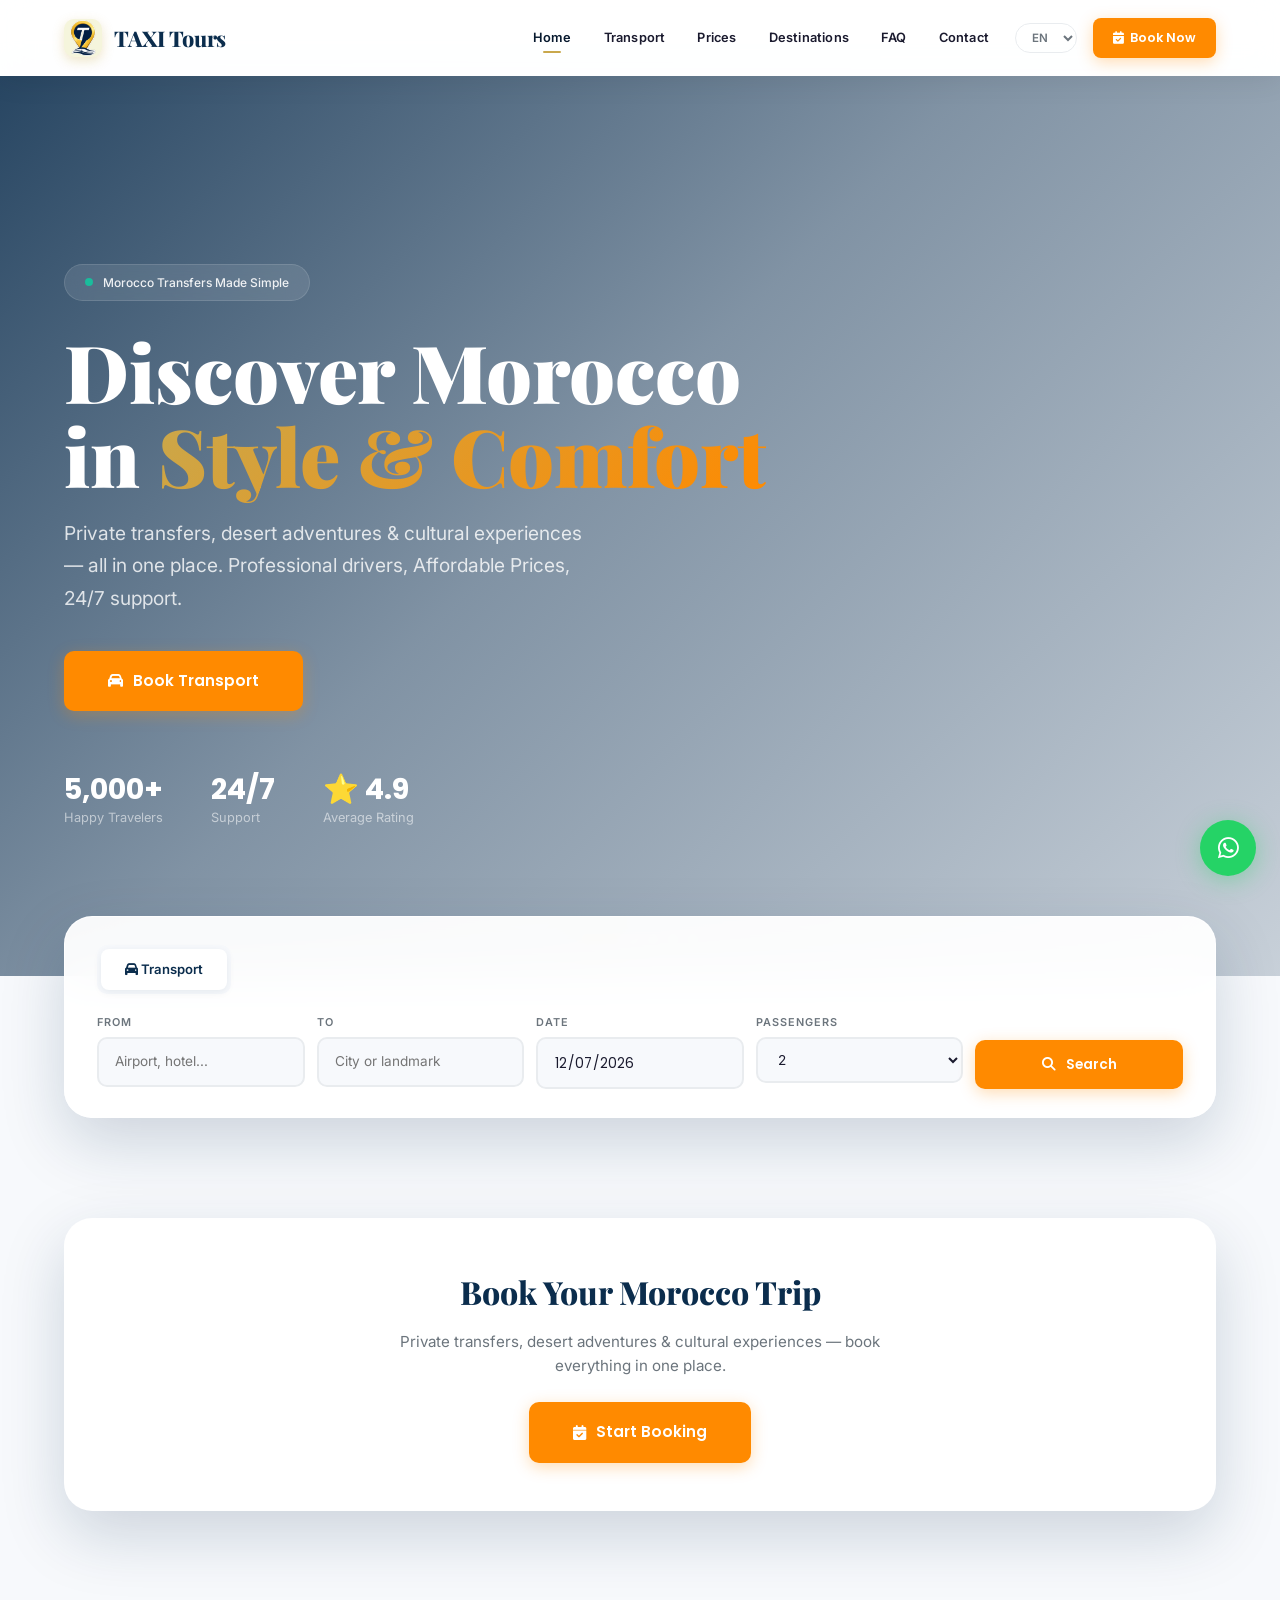
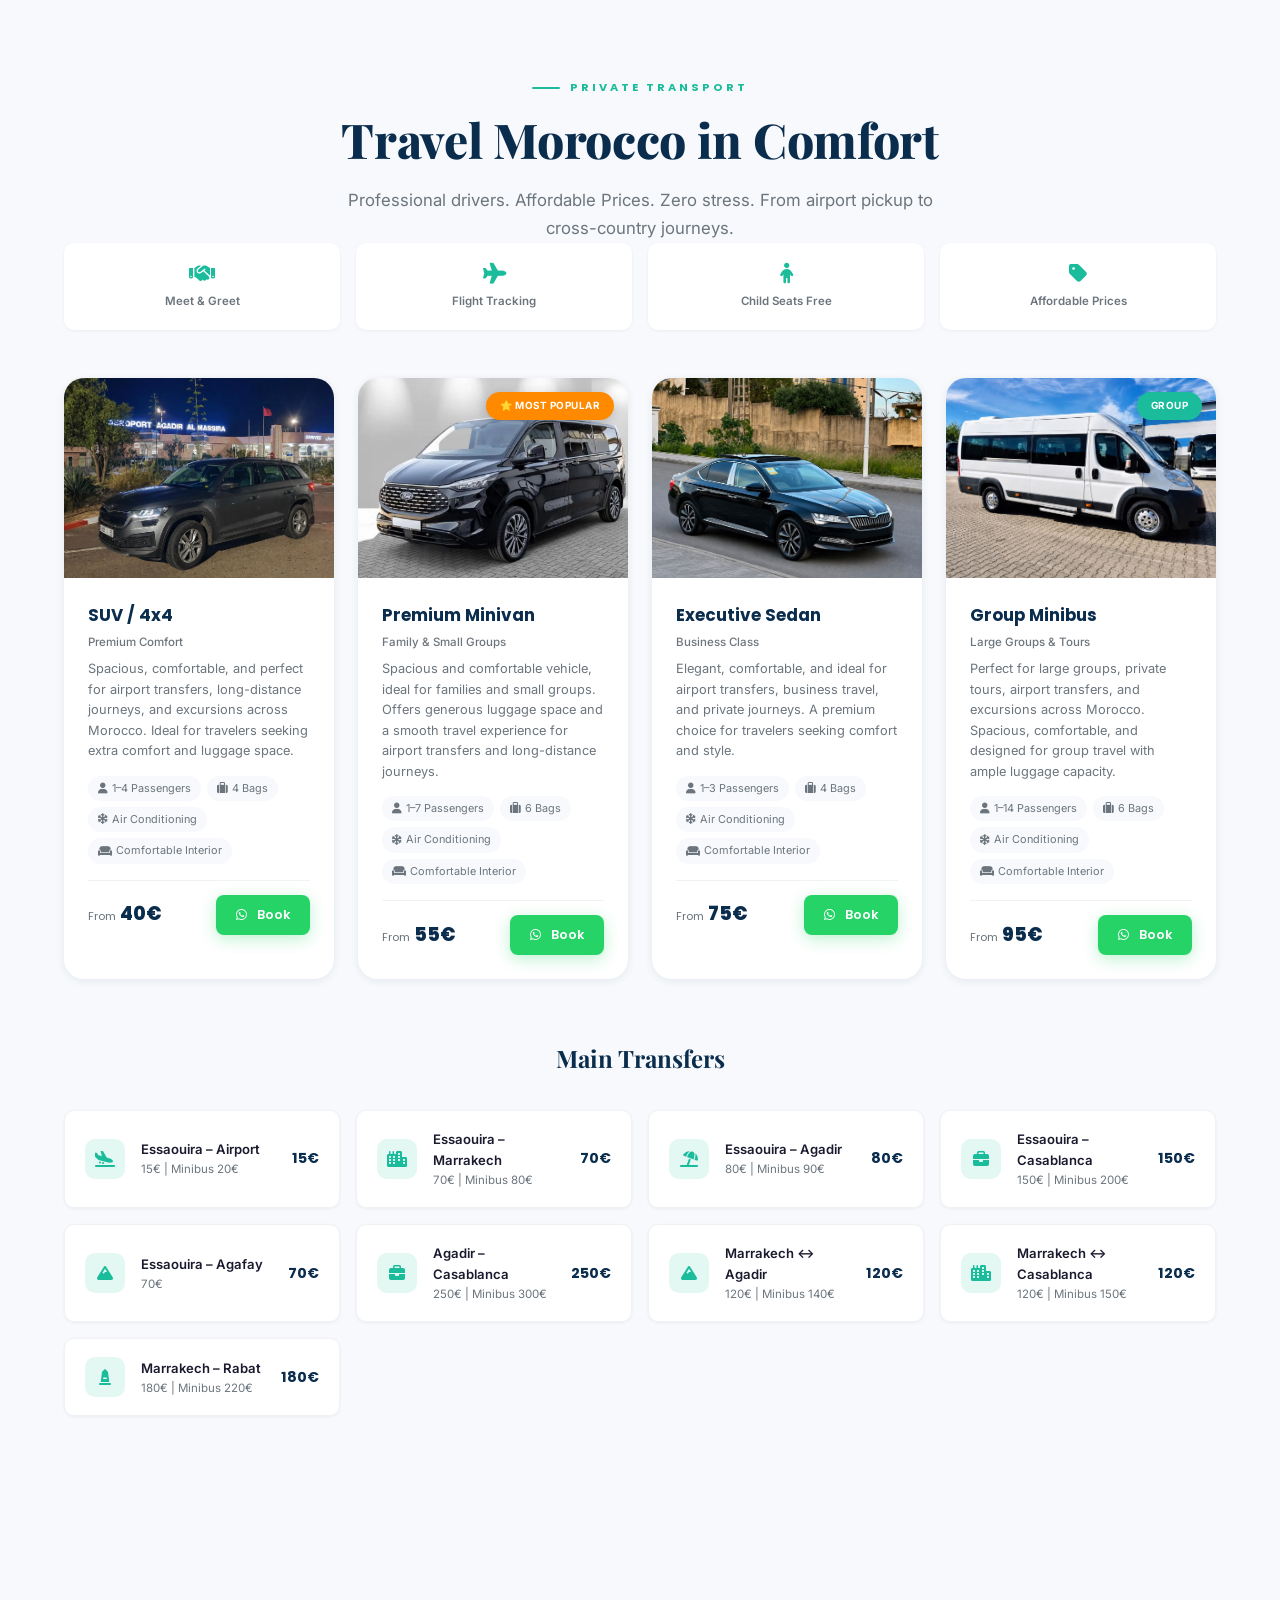
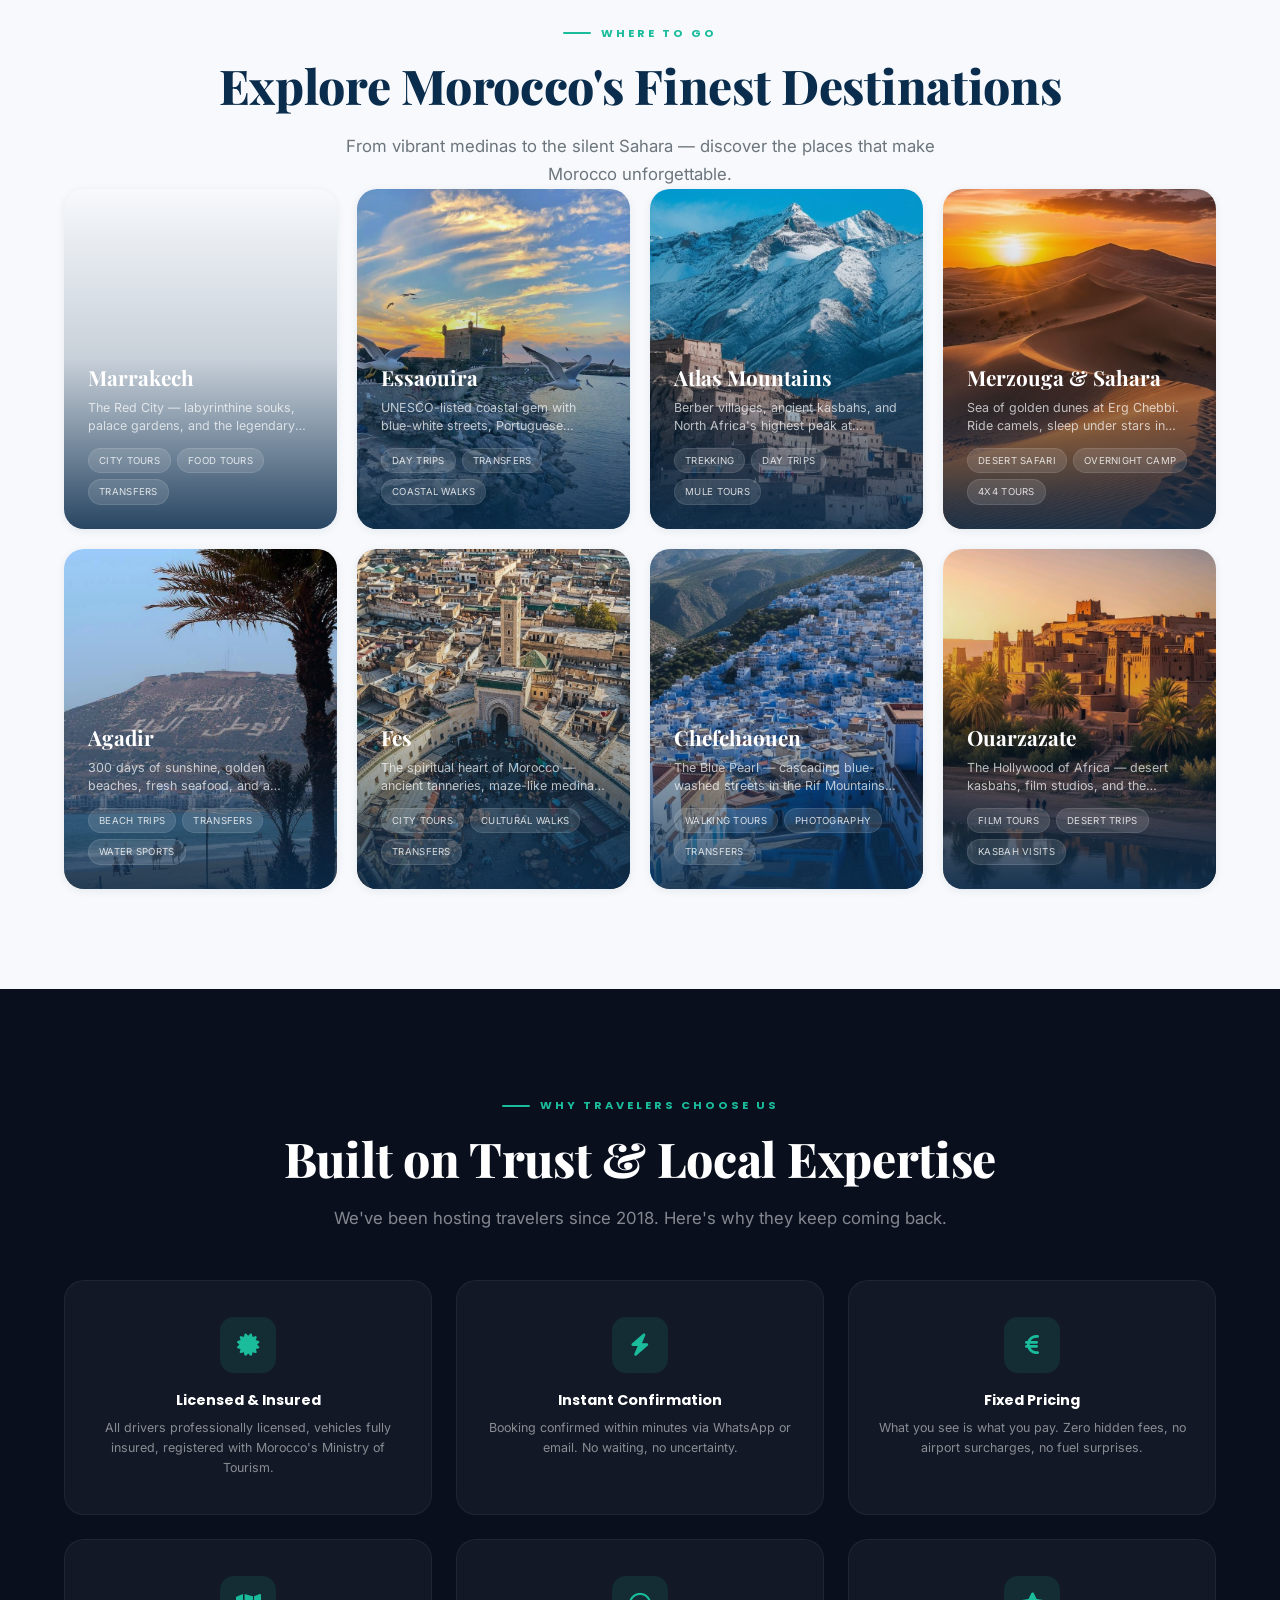
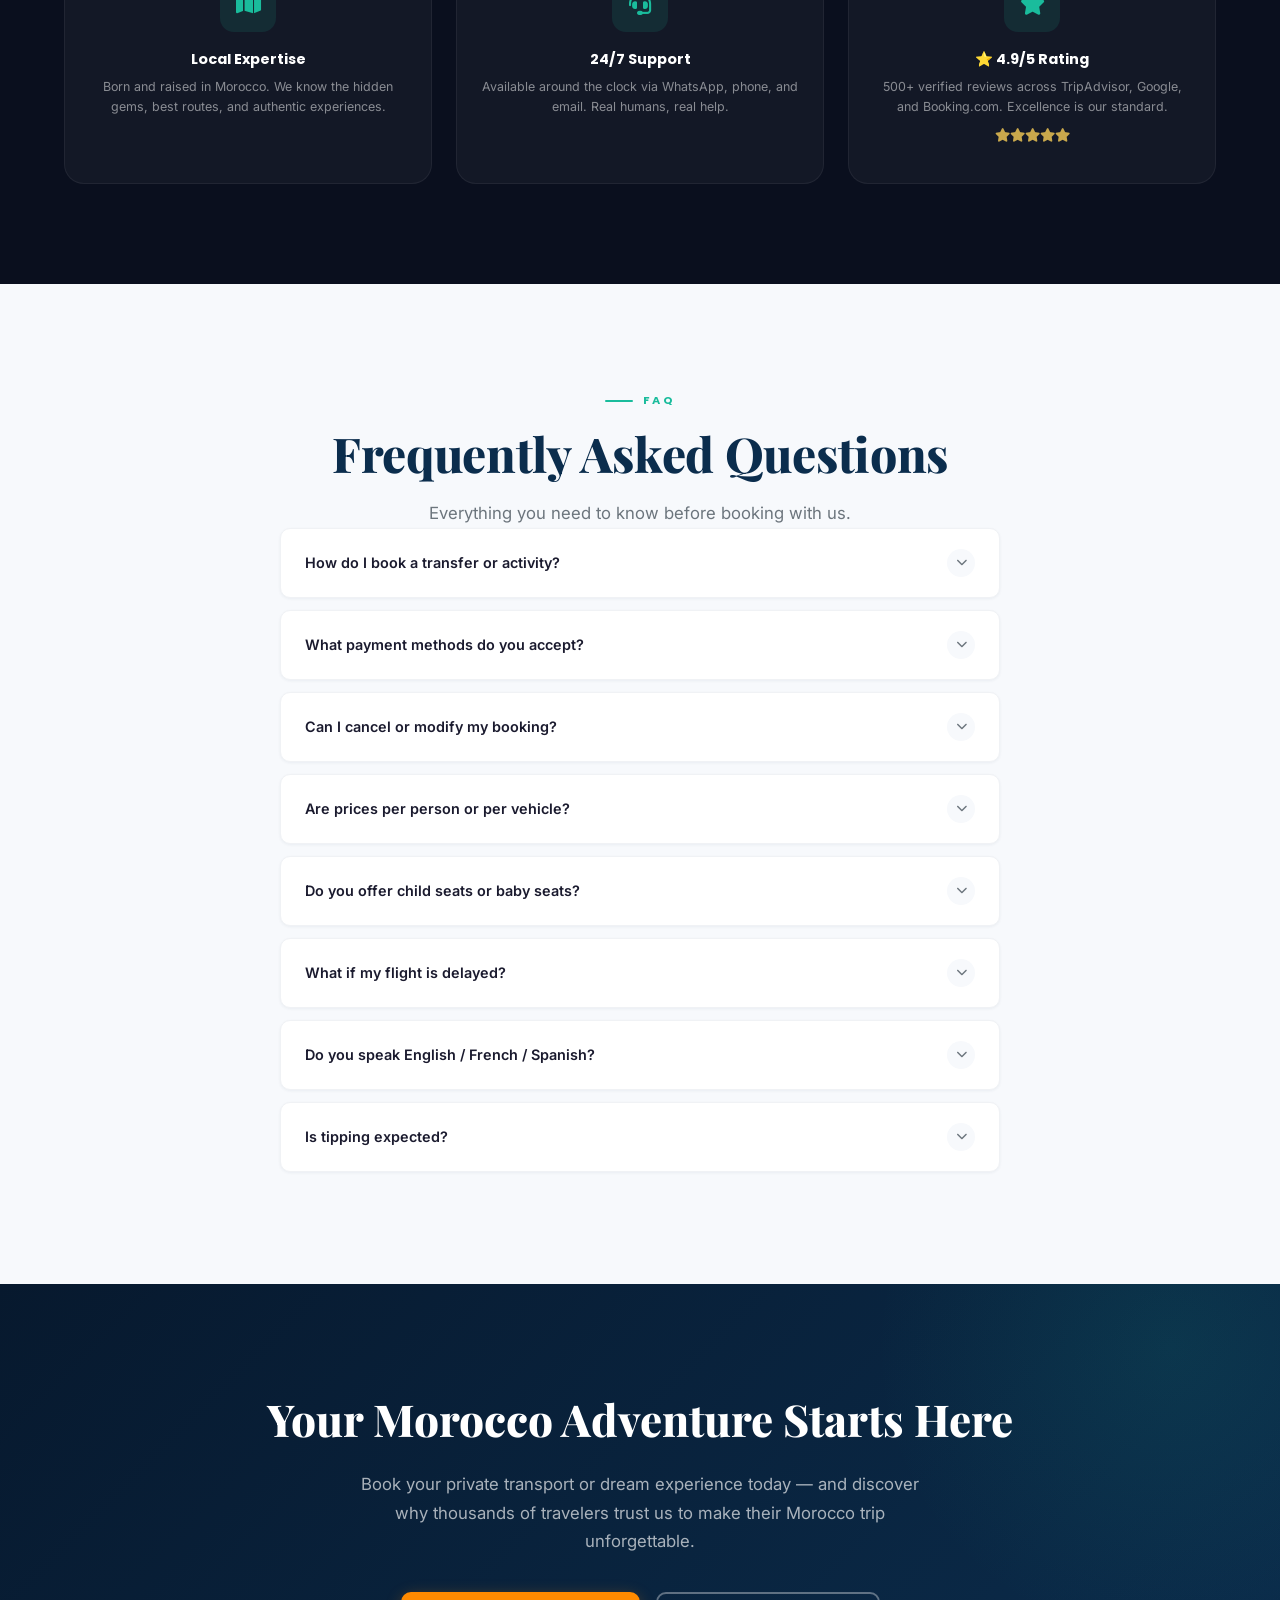
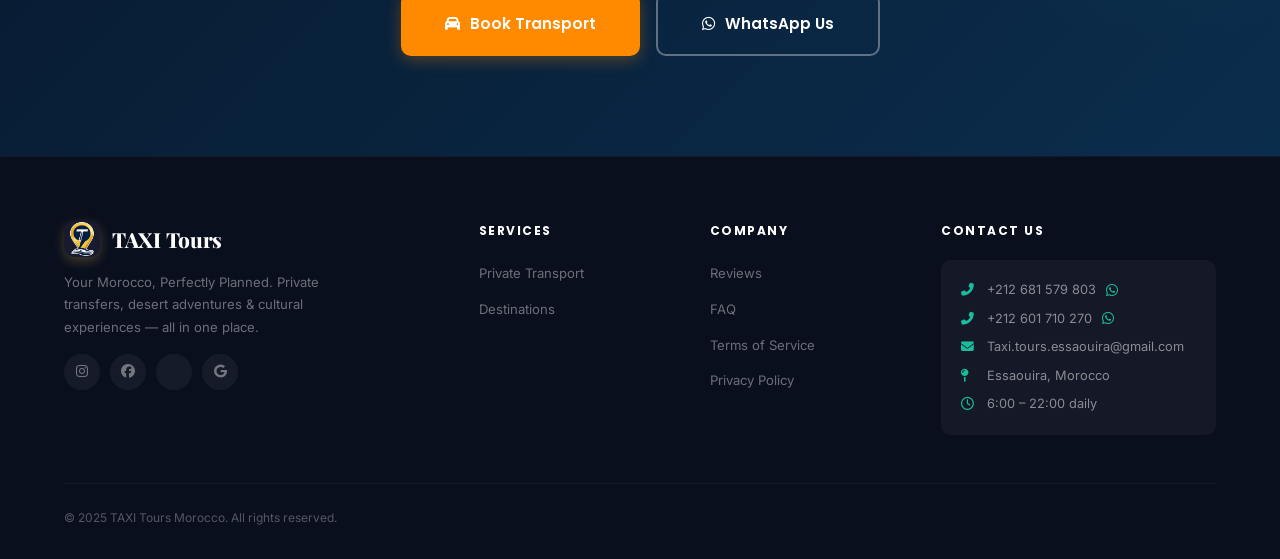
==== index.html @ ba304e3b "seo" ====
﻿<!DOCTYPE html>
<html lang="en">

<head>
  <meta charset="UTF-8">
  <meta name="viewport" content="width=device-width,initial-scale=1">
  <link rel="icon" type="image/svg+xml" href="./images/logo-icon.png">
  <title>TAXI Tours — Private Transfers, Desert Adventures & Cultural Experiences in Morocco</title>
  <meta name="description"
    content="Book premium private transport, desert safaris, and cultural experiences in Morocco. Professional drivers. Affordable Prices. 24/7 support.">
  <link rel="preconnect" href="https://fonts.googleapis.com">
  <link rel="preconnect" href="https://fonts.gstatic.com" crossorigin>
  <link
    href="https://fonts.googleapis.com/css2?family=Playfair+Display:ital,wght@0,400;0,600;0,700;0,800;0,900;1,400&family=Poppins:wght@400;500;600;700;800&family=Inter:wght@300;400;500;600;700&display=swap"
    rel="stylesheet">
  <link rel="stylesheet" href="https://cdnjs.cloudflare.com/ajax/libs/font-awesome/6.5.0/css/all.min.css">

  <style>
    /* ======================================================
   TAXI Tours — Design System
   ====================================================== */
    :root {
      --primary: #0B2D4D;
      --primary-light: #134074;
      --primary-dark: #07192e;
      --secondary: #1ABC9C;
      --secondary-dark: #16a085;
      --secondary-light: rgba(26, 188, 156, 0.12);
      --cta: #FF8A00;
      --cta-hover: #e67e00;
      --cta-light: rgba(255, 138, 0, 0.12);
      --gold: #C9A84C;
      --gold-light: rgba(201, 168, 76, 0.15);
      --bg: #F7F9FC;
      --bg-white: #fff;
      --bg-dark: #0A0F1E;
      --text: #1a1a2e;
      --text-muted: #6c757d;
      --text-light: #fff;
      --border: #e9ecef;
      --border-light: #f0f2f5;
      --radius: 20px;
      --radius-sm: 10px;
      --radius-lg: 28px;
      --shadow-xs: 0 1px 3px rgba(11, 45, 77, 0.06);
      --shadow-sm: 0 2px 8px rgba(11, 45, 77, 0.08);
      --shadow-md: 0 8px 30px rgba(11, 45, 77, 0.10);
      --shadow-lg: 0 16px 48px rgba(11, 45, 77, 0.14);
      --shadow-xl: 0 24px 64px rgba(11, 45, 77, 0.18);
      --shadow-glow-secondary: 0 8px 32px rgba(26, 188, 156, 0.25);
      --shadow-glow-cta: 0 8px 32px rgba(255, 138, 0, 0.3);
      --shadow-glow-gold: 0 8px 32px rgba(201, 168, 76, 0.25);
      --transition: 0.3s cubic-bezier(0.4, 0, 0.2, 1);
      --transition-slow: 0.5s cubic-bezier(0.4, 0, 0.2, 1);
      --transition-bounce: 0.4s cubic-bezier(0.34, 1.56, 0.64, 1);
      --nav-height: 76px;
      --max-width: 1200px;
      --font-display: 'Playfair Display', Georgia, serif;
      --font-ui: 'Poppins', sans-serif;
      --font-body: 'Inter', -apple-system, BlinkMacSystemFont, sans-serif;
      --glass-bg: rgba(255, 255, 255, 0.10);
      --glass-border: rgba(255, 255, 255, 0.15);
    }

    *,
    *::before,
    *::after {
      margin: 0;
      padding: 0;
      box-sizing: border-box
    }

    html {
      scroll-behavior: smooth;
      font-size: 16px;
      -webkit-tap-highlight-color: transparent
    }

    body {
      font-family: var(--font-body);
      color: var(--text);
      background: var(--bg);
      line-height: 1.6;
      -webkit-font-smoothing: antialiased;
      overflow-x: hidden;
      padding-top: var(--nav-height)
    }

    img {
      max-width: 100%;
      height: auto;
      display: block
    }

    a {
      text-decoration: none;
      color: inherit
    }

    ul {
      list-style: none
    }

    button {
      cursor: pointer;
      border: none;
      background: none;
      font: inherit;
      color: inherit
    }

    input,
    select,
    textarea {
      font: inherit;
      outline: none
    }

    ::selection {
      background: rgba(26, 188, 156, 0.2);
      color: var(--primary)
    }

    .container {
      width: 100%;
      max-width: var(--max-width);
      margin: 0 auto;
      padding: 0 24px
    }

    .section {
      padding: 100px 0
    }

    .section-label {
      display: inline-flex;
      align-items: center;
      gap: 10px;
      font-family: var(--font-ui);
      font-size: 0.7rem;
      font-weight: 700;
      text-transform: uppercase;
      letter-spacing: 3px;
      color: var(--secondary);
      margin-bottom: 16px
    }

    .section-label::before {
      content: '';
      width: 28px;
      height: 2px;
      background: var(--secondary);
      border-radius: 2px
    }

    .section-title {
      font-family: var(--font-display);
      font-size: clamp(2rem, 4.5vw, 3rem);
      font-weight: 800;
      color: var(--primary);
      line-height: 1.15;
      margin-bottom: 18px;
      letter-spacing: -0.3px
    }

    .section-subtitle {
      font-size: 1.05rem;
      color: var(--text-muted);
      max-width: 620px;
      line-height: 1.7
    }

    .text-center {
      text-align: center
    }

    .text-center .section-subtitle {
      margin: 0 auto
    }

    /* ---- Glass ---- */
    .glass {
      background: var(--glass-bg);
      backdrop-filter: blur(16px);
      -webkit-backdrop-filter: blur(16px);
      border: 1px solid var(--glass-border)
    }

    .glass-card {
      background: rgba(255, 255, 255, 0.92);
      backdrop-filter: blur(20px);
      -webkit-backdrop-filter: blur(20px);
      border: 1px solid rgba(255, 255, 255, 0.6);
      box-shadow: var(--shadow-lg)
    }

    /* ---- Buttons ---- */
    .btn {
      display: inline-flex;
      align-items: center;
      justify-content: center;
      gap: 10px;
      font-family: var(--font-ui);
      font-weight: 600;
      font-size: 0.85rem;
      padding: 14px 32px;
      border-radius: var(--radius-sm);
      transition: var(--transition);
      white-space: nowrap;
      position: relative;
      overflow: hidden
    }

    .btn::after {
      content: '';
      position: absolute;
      inset: 0;
      background: rgba(255, 255, 255, 0.12);
      opacity: 0;
      transition: opacity 0.3s
    }

    .btn:hover::after {
      opacity: 1
    }

    .btn:active {
      transform: scale(0.97)
    }

    .btn-primary {
      background: var(--primary);
      color: var(--text-light);
      box-shadow: 0 4px 16px rgba(11, 45, 77, 0.2)
    }

    .btn-primary:hover {
      background: var(--primary-light);
      transform: translateY(-2px);
      box-shadow: 0 8px 28px rgba(11, 45, 77, 0.3)
    }

    .btn-secondary {
      background: var(--secondary);
      color: var(--text-light);
      box-shadow: 0 4px 16px rgba(26, 188, 156, 0.25)
    }

    .btn-secondary:hover {
      background: var(--secondary-dark);
      transform: translateY(-2px);
      box-shadow: var(--shadow-glow-secondary)
    }

    .btn-cta {
      background: var(--cta);
      color: var(--text-light);
      box-shadow: 0 4px 16px rgba(255, 138, 0, 0.3)
    }

    .btn-cta:hover {
      background: var(--cta-hover);
      transform: translateY(-2px);
      box-shadow: var(--shadow-glow-cta)
    }

    .btn-outline {
      background: transparent;
      border: 2px solid rgba(255, 255, 255, 0.35);
      color: var(--text-light)
    }

    .btn-outline:hover {
      background: rgba(255, 255, 255, 0.1);
      border-color: rgba(255, 255, 255, 0.6);
      transform: translateY(-2px)
    }

    .btn-whatsapp {
      background: #25D366;
      color: white;
      box-shadow: 0 4px 16px rgba(37, 211, 102, 0.3)
    }

    .btn-whatsapp:hover {
      background: #20bd5d;
      transform: translateY(-2px);
      box-shadow: 0 8px 28px rgba(37, 211, 102, 0.35)
    }

    .btn-gold {
      background: var(--gold);
      color: var(--primary);
      box-shadow: 0 4px 16px rgba(201, 168, 76, 0.3)
    }

    .btn-gold:hover {
      background: #b8963a;
      transform: translateY(-2px);
      box-shadow: var(--shadow-glow-gold)
    }

    .btn-sm {
      padding: 10px 20px;
      font-size: 0.78rem;
      border-radius: 8px
    }

    .btn-lg {
      padding: 18px 44px;
      font-size: 0.95rem
    }

    .btn-block {
      width: 100%;
      justify-content: center
    }

    .btn-icon {
      width: 44px;
      height: 44px;
      padding: 0;
      border-radius: 50%
    }

    /* ---- Navbar ---- */
    .navbar {
      position: fixed;
      top: 0;
      left: 0;
      right: 0;
      z-index: 1000;
      height: var(--nav-height);
      display: flex;
      align-items: center;
      transition: background 0.4s cubic-bezier(0.4, 0, 0.2, 1),
        box-shadow 0.4s cubic-bezier(0.4, 0, 0.2, 1);
      background: rgba(255, 255, 255, 0.9);
      -webkit-backdrop-filter: blur(16px);
      backdrop-filter: blur(16px);
      box-shadow: 0 4px 30px rgba(0, 0, 0, 0.08)
    }

    .navbar .container {
      display: flex;
      align-items: center;
      justify-content: space-between;
      height: 100%
    }

    .navbar-brand {
      display: flex;
      align-items: center;
      gap: 12px;
      font-family: var(--font-display);
      font-weight: 800;
      font-size: 1.35rem;
      color: var(--primary);
      letter-spacing: -0.3px;
      flex-shrink: 0
    }

    .navbar-brand-icon {
      width: 38px;
      height: 38px;
      background: linear-gradient(135deg, var(--gold), #a8892e);
      border-radius: 10px;
      display: flex;
      align-items: center;
      justify-content: center;
      font-size: 1rem;
      color: var(--primary-dark);
      box-shadow: 0 4px 12px rgba(201, 168, 76, 0.3);
      flex-shrink: 0
    }

    .navbar-menu {
      display: flex;
      align-items: center;
      gap: 4px
    }

    .navbar-link {
      position: relative;
      font-size: 0.8rem;
      font-weight: 600;
      color: var(--text);
      padding: 8px 14px;
      border-radius: var(--radius-sm);
      transition: color 0.3s ease,
        background 0.3s ease;
      letter-spacing: 0.2px
    }

    .navbar-link::before {
      content: '';
      position: absolute;
      inset: 0;
      border-radius: var(--radius-sm);
      background: var(--bg);
      opacity: 0;
      transform: scale(0.92);
      transition: opacity 0.3s ease, transform 0.3s ease
    }

    .navbar-link:hover::before {
      opacity: 1;
      transform: scale(1)
    }

    .navbar-link:hover {
      color: var(--primary)
    }

    .navbar-link::after {
      content: '';
      position: absolute;
      bottom: 3px;
      left: 50%;
      transform: translateX(-50%) scaleX(0);
      width: 18px;
      height: 2.5px;
      background: var(--gold);
      border-radius: 3px;
      transition: transform 0.35s cubic-bezier(0.34, 1.56, 0.64, 1)
    }

    .navbar-link.active {
      color: var(--primary-dark)
    }

    .navbar-link.active::after {
      transform: translateX(-50%) scaleX(1)
    }

    .navbar-lang {
      margin-left: 8px;
      padding: 6px 12px;
      border-radius: 50px;
      font-size: 0.72rem;
      font-weight: 600;
      color: var(--text-muted);
      border: 1px solid var(--border);
      transition: color 0.3s ease,
        border-color 0.3s ease,
        background 0.3s ease;
      background: transparent;
      cursor: pointer;
      outline: none
    }

    .navbar-lang:hover {
      background-color: var(--bg);
      color: var(--text)
    }

    .navbar-lang-btn,
    .navbar-close {
      display: none
    }

    .navbar-cta {
      margin-left: 12px
    }

    .navbar-cta .btn {
      gap: 6px
    }

    .navbar-overlay {
      display: none
    }

    .navbar-toggle {
      display: none;
      flex-direction: column;
      gap: 5px;
      padding: 6px;
      cursor: pointer;
      z-index: 1001;
      background: none;
      border: none
    }

    .navbar-toggle span {
      display: block;
      width: 24px;
      height: 2.5px;
      background: var(--primary);
      border-radius: 3px;
      transition: transform 0.35s cubic-bezier(0.34, 1.56, 0.64, 1),
        opacity 0.25s ease,
        background 0.3s ease
    }

    .navbar-toggle.active span:nth-child(1) {
      transform: rotate(45deg) translate(5px, 5px)
    }

    .navbar-toggle.active span:nth-child(2) {
      opacity: 0;
      transform: translateX(-10px)
    }

    .navbar-toggle.active span:nth-child(3) {
      transform: rotate(-45deg) translate(5px, -5px)
    }

    /* ---- Hero Slider ---- */
    .hero {
      position: relative;
      min-height: 100vh;
      display: flex;
      align-items: center;
      overflow: hidden
    }

    .hero-slider {
      position: absolute;
      inset: 0
    }

    .hero-slide {
      position: absolute;
      inset: 0;
      background-size: cover;
      background-position: center;
      opacity: 0;
      transition: opacity 1.5s ease-in-out;
      transform: scale(1.05)
    }

    .hero-slide.active {
      opacity: 1
    }

    .hero-overlay {
      position: absolute;
      inset: 0;
      background: linear-gradient(135deg, rgba(11, 45, 77, 0.88) 0%, rgba(11, 45, 77, 0.5) 45%, rgba(11, 45, 77, 0.2) 100%);
      z-index: 1
    }

    .hero-content {
      position: relative;
      z-index: 2;
      width: 100%;
      padding: 140px 0 100px
    }

    .hero-badge {
      display: inline-flex;
      align-items: center;
      gap: 10px;
      background: rgba(255, 255, 255, 0.10);
      backdrop-filter: blur(12px);
      border: 1px solid rgba(255, 255, 255, 0.12);
      padding: 8px 20px;
      border-radius: 50px;
      font-size: 0.75rem;
      font-weight: 500;
      color: rgba(255, 255, 255, 0.9);
      margin-bottom: 28px;
      animation: fadeUp 0.7s ease-out
    }

    .hero-badge-dot {
      width: 8px;
      height: 8px;
      background: var(--secondary);
      border-radius: 50%;
      animation: pulse-dot 2s infinite
    }

    @keyframes pulse-dot {

      0%,
      100% {
        opacity: 1;
        transform: scale(1)
      }

      50% {
        opacity: 0.5;
        transform: scale(0.8)
      }
    }

    .hero-title {
      font-family: var(--font-display);
      font-size: clamp(2.5rem, 6.5vw, 5rem);
      font-weight: 900;
      color: var(--text-light);
      line-height: 1.05;
      margin-bottom: 20px;
      animation: fadeUp 0.7s ease-out 0.1s both
    }

    .hero-title span {
      background: linear-gradient(135deg, var(--gold) 0%, var(--cta) 100%);
      -webkit-background-clip: text;
      -webkit-text-fill-color: transparent;
      background-clip: text
    }

    .hero-text {
      font-size: clamp(1rem, 2vw, 1.2rem);
      color: rgba(255, 255, 255, 0.8);
      max-width: 540px;
      line-height: 1.7;
      margin-bottom: 36px;
      animation: fadeUp 0.7s ease-out 0.2s both
    }

    .hero-actions {
      display: flex;
      gap: 16px;
      flex-wrap: wrap;
      animation: fadeUp 0.7s ease-out 0.3s both
    }

    .hero-stats {
      display: flex;
      gap: 48px;
      margin-top: 64px;
      animation: fadeUp 0.7s ease-out 0.4s both
    }

    .hero-stat-value {
      font-family: var(--font-ui);
      font-size: 1.8rem;
      font-weight: 700;
      color: var(--text-light);
      line-height: 1
    }

    .hero-stat-label {
      font-size: 0.8rem;
      color: rgba(255, 255, 255, 0.55);
      margin-top: 4px
    }

    .slider-nav {
      position: absolute;
      bottom: 32px;
      left: 50%;
      transform: translateX(-50%);
      display: flex;
      gap: 10px;
      z-index: 3
    }

    .slider-dot {
      width: 10px;
      height: 10px;
      border-radius: 50%;
      background: rgba(255, 255, 255, 0.3);
      border: none;
      cursor: pointer;
      transition: var(--transition);
      padding: 0
    }

    .slider-dot.active {
      background: var(--gold);
      width: 36px;
      border-radius: 6px
    }

    @keyframes fadeUp {
      from {
        opacity: 0;
        transform: translateY(24px)
      }

      to {
        opacity: 1;
        transform: translateY(0)
      }
    }

    /* ---- Floating Search ---- */
    .search-section {
      position: relative;
      z-index: 3;
      margin-top: -60px
    }

    .search-card {
      background: rgba(255, 255, 255, 0.95);
      backdrop-filter: blur(24px);
      -webkit-backdrop-filter: blur(24px);
      border-radius: var(--radius-lg);
      box-shadow: var(--shadow-xl);
      padding: 28px 32px;
      border: 1px solid rgba(255, 255, 255, 0.8)
    }

    .search-tabs {
      display: flex;
      gap: 4px;
      margin-bottom: 20px;
      background: var(--bg);
      border-radius: var(--radius-sm);
      padding: 4px;
      width: fit-content
    }

    .search-tab {
      padding: 10px 24px;
      border-radius: 8px;
      font-size: 0.82rem;
      font-weight: 600;
      color: var(--text-muted);
      transition: var(--transition);
      cursor: pointer
    }

    .search-tab.active {
      background: var(--bg-white);
      color: var(--primary);
      box-shadow: var(--shadow-sm)
    }

    .search-form {
      display: none;
      gap: 12px
    }

    .search-form.active {
      display: flex;
      flex-wrap: wrap
    }

    .search-field {
      flex: 1;
      min-width: 160px
    }

    .search-field label {
      display: block;
      font-size: 0.68rem;
      font-weight: 600;
      text-transform: uppercase;
      letter-spacing: 1px;
      color: var(--text-muted);
      margin-bottom: 6px
    }

    .search-field input,
    .search-field select {
      width: 100%;
      padding: 12px 16px;
      border: 2px solid var(--border);
      border-radius: var(--radius-sm);
      font-size: 0.85rem;
      color: var(--text);
      background: var(--bg);
      transition: var(--transition)
    }

    .search-field input:focus,
    .search-field select:focus {
      border-color: var(--secondary);
      background: white;
      box-shadow: 0 0 0 4px rgba(26, 188, 156, 0.1)
    }

    /* ---- Booking Flow ---- */
    .flow-section {
      padding: 100px 0 60px
    }

    .flow-card {
      background: var(--bg-white);
      border-radius: var(--radius-lg);
      box-shadow: var(--shadow-xl);
      overflow: hidden
    }

    .flow-header {
      padding: 32px 32px 0
    }

    .flow-header h2 {
      font-family: var(--font-display);
      font-size: 1.4rem;
      font-weight: 800;
      color: var(--primary)
    }

    .flow-steps {
      display: flex;
      align-items: center;
      padding: 24px 32px;
      border-bottom: 1px solid var(--border-light)
    }

    .flow-step {
      display: flex;
      align-items: center;
      gap: 10px;
      flex: 1;
      position: relative
    }

    .flow-step:not(:last-child)::after {
      content: '';
      flex: 1;
      height: 2px;
      background: var(--border);
      margin: 0 16px;
      transition: var(--transition)
    }

    .flow-step.completed:not(:last-child)::after,
    .flow-step.active:not(:last-child)::after {
      background: var(--secondary)
    }

    .flow-step-number {
      width: 34px;
      height: 34px;
      border-radius: 50%;
      background: var(--border);
      display: flex;
      align-items: center;
      justify-content: center;
      font-size: 0.78rem;
      font-weight: 700;
      color: var(--text-muted);
      transition: var(--transition);
      flex-shrink: 0
    }

    .flow-step.active .flow-step-number {
      background: var(--secondary);
      color: white;
      box-shadow: 0 4px 12px rgba(26, 188, 156, 0.3)
    }

    .flow-step.completed .flow-step-number {
      background: var(--secondary);
      color: white
    }

    .flow-step-label {
      font-size: 0.72rem;
      font-weight: 600;
      color: var(--text-muted);
      white-space: nowrap;
      transition: var(--transition)
    }

    .flow-step.active .flow-step-label {
      color: var(--primary);
      font-weight: 700
    }

    .flow-step.completed .flow-step-label {
      color: var(--secondary)
    }

    .flow-body {
      padding: 32px
    }

    .flow-step-content {
      display: none;
      animation: fadeIn 0.4s ease-out
    }

    .flow-step-content.active {
      display: block
    }

    @keyframes fadeIn {
      from {
        opacity: 0;
        transform: translateY(12px)
      }

      to {
        opacity: 1;
        transform: translateY(0)
      }
    }

    .service-options {
      display: grid;
      grid-template-columns: 1fr 1fr;
      gap: 20px
    }

    .service-option {
      position: relative;
      padding: 40px 28px;
      border: 2px solid var(--border);
      border-radius: var(--radius);
      text-align: center;
      cursor: pointer;
      transition: var(--transition);
      background: var(--bg)
    }

    .service-option:hover {
      border-color: var(--secondary);
      background: rgba(26, 188, 156, 0.04);
      transform: translateY(-2px)
    }

    .service-option.selected {
      border-color: var(--secondary);
      background: rgba(26, 188, 156, 0.06);
      box-shadow: 0 0 0 4px rgba(26, 188, 156, 0.1)
    }

    .service-option-icon {
      width: 64px;
      height: 64px;
      margin: 0 auto 16px;
      background: var(--bg);
      border-radius: 16px;
      display: flex;
      align-items: center;
      justify-content: center;
      font-size: 1.8rem;
      transition: var(--transition)
    }

    .service-option.selected .service-option-icon {
      background: var(--secondary-light)
    }

    .service-option-title {
      font-family: var(--font-display);
      font-size: 1.2rem;
      font-weight: 700;
      color: var(--primary);
      margin-bottom: 6px
    }

    .service-option-desc {
      font-size: 0.82rem;
      color: var(--text-muted);
      line-height: 1.5
    }

    .service-option-check {
      position: absolute;
      top: 12px;
      right: 12px;
      width: 24px;
      height: 24px;
      border-radius: 50%;
      background: var(--border);
      display: flex;
      align-items: center;
      justify-content: center;
      font-size: 0.65rem;
      color: white;
      transition: var(--transition)
    }

    .service-option.selected .service-option-check {
      background: var(--secondary)
    }

    .form-grid {
      display: grid;
      grid-template-columns: 1fr 1fr;
      gap: 18px
    }

    .form-group {
      display: flex;
      flex-direction: column;
      gap: 6px;
      position: relative
    }

    .form-group.full {
      grid-column: 1/-1
    }

    .form-label {
      font-size: 0.72rem;
      font-weight: 600;
      text-transform: uppercase;
      letter-spacing: 0.8px;
      color: var(--text-muted)
    }

    .form-input {
      width: 100%;
      padding: 14px 16px;
      border: 2px solid var(--border);
      border-radius: var(--radius-sm);
      font-size: 0.88rem;
      color: var(--text);
      background: var(--bg);
      transition: var(--transition)
    }

    .form-input:focus {
      border-color: var(--secondary);
      background: white;
      box-shadow: 0 0 0 4px rgba(26, 188, 156, 0.1)
    }

    .form-input::placeholder {
      color: #adb5bd
    }

    input[type="date"],
    input[type="datetime-local"] {
      font-family: var(--font-ui);
      color-scheme: light;
      min-height: 52px;
      min-width: 0;
      max-width: 100%;
      appearance: none;
      -webkit-appearance: none;
      cursor: pointer
    }

    input[type="date"]::-webkit-calendar-picker-indicator,
    input[type="datetime-local"]::-webkit-calendar-picker-indicator {
      background: none;
      color: transparent;
      cursor: pointer;
      width: 20px;
      height: 20px;
      margin-left: 4px;
      opacity: 0.6;
      transition: opacity 0.2s
    }

    input[type="date"]::-webkit-calendar-picker-indicator:hover,
    input[type="datetime-local"]::-webkit-calendar-picker-indicator:hover {
      opacity: 1
    }

    input[type="date"]::-webkit-datetime-edit {
      display: flex;
      align-items: center;
      min-width: 0;
      width: 100%
    }

    .form-input.error {
      border-color: #e74c3c
    }

    .form-textarea {
      min-height: 80px;
      resize: vertical
    }

    .stepper {
      display: flex;
      align-items: center;
      gap: 0;
      background: var(--bg);
      border: 2px solid var(--border);
      border-radius: var(--radius-sm);
      overflow: hidden;
      width: fit-content
    }

    .stepper-btn {
      width: 44px;
      height: 44px;
      display: flex;
      align-items: center;
      justify-content: center;
      font-size: 1.2rem;
      font-weight: 600;
      color: var(--text-muted);
      transition: var(--transition);
      background: transparent;
      touch-action: manipulation;
      -webkit-touch-callout: none;
      user-select: none
    }

    .stepper-btn:hover {
      background: var(--secondary-light);
      color: var(--secondary)
    }

    .stepper-value {
      width: 56px;
      text-align: center;
      font-weight: 700;
      font-size: 1.1rem;
      color: var(--text);
      font-family: var(--font-ui)
    }

    .vehicle-selector {
      display: grid;
      grid-template-columns: repeat(5, 1fr);
      gap: 10px
    }

    .vehicle-option {
      padding: 16px 10px;
      border: 2px solid var(--border);
      border-radius: var(--radius-sm);
      text-align: center;
      cursor: pointer;
      transition: var(--transition);
      background: var(--bg)
    }

    .vehicle-option:hover {
      border-color: var(--secondary);
      transform: translateY(-2px)
    }

    .vehicle-option.selected {
      border-color: var(--secondary);
      background: rgba(26, 188, 156, 0.06);
      box-shadow: 0 0 0 3px rgba(26, 188, 156, 0.1)
    }

    .vehicle-option-icon {
      font-size: 1.6rem;
      margin-bottom: 4px
    }

    .vehicle-option-name {
      font-size: 0.68rem;
      font-weight: 600;
      color: var(--text)
    }

    .vehicle-option-price {
      font-size: 0.62rem;
      color: var(--text-muted)
    }

    .vehicle-option-badge {
      display: inline-block;
      padding: 2px 8px;
      border-radius: 4px;
      font-size: 0.55rem;
      font-weight: 700;
      margin-top: 4px;
      background: var(--gold-light);
      color: var(--gold)
    }

    .summary-card {
      background: var(--bg);
      border-radius: var(--radius);
      padding: 28px
    }

    .summary-row {
      display: flex;
      justify-content: space-between;
      align-items: center;
      padding: 14px 0;
      border-bottom: 1px solid var(--border-light)
    }

    .summary-row:last-of-type {
      border-bottom: none
    }

    .summary-label {
      display: flex;
      align-items: center;
      gap: 10px;
      font-size: 0.85rem;
      color: var(--text-muted)
    }

    .summary-label i {
      width: 20px;
      color: var(--secondary)
    }

    .summary-value {
      font-weight: 600;
      font-size: 0.88rem;
      color: var(--text);
      text-align: right
    }

    .summary-total {
      background: var(--primary);
      color: white;
      border-radius: var(--radius-sm);
      padding: 20px 24px;
      display: flex;
      justify-content: space-between;
      align-items: center;
      margin-top: 20px
    }

    .summary-total-label {
      font-size: 0.85rem;
      opacity: 0.8
    }

    .summary-total-value {
      font-family: var(--font-display);
      font-size: 1.6rem;
      font-weight: 800
    }

    .summary-note {
      display: flex;
      align-items: center;
      gap: 8px;
      margin-top: 12px;
      padding: 12px 16px;
      background: var(--secondary-light);
      border-radius: var(--radius-sm);
      font-size: 0.78rem;
      color: var(--secondary);
      font-weight: 500
    }

    .argan-option {
      margin-top: 16px;
      padding: 16px 18px;
      background: linear-gradient(135deg, rgba(26, 188, 156, 0.08), rgba(26, 188, 156, 0.03));
      border-radius: var(--radius);
      border: 1px solid rgba(26, 188, 156, 0.18);
      transition: border-color 0.25s
    }

    .argan-option:hover {
      border-color: rgba(26, 188, 156, 0.4)
    }

    .argan-checkbox {
      display: flex;
      align-items: flex-start;
      gap: 14px;
      cursor: pointer;
      position: relative
    }

    .argan-checkbox input {
      position: absolute;
      opacity: 0;
      width: 0;
      height: 0
    }

    .argan-checkmark {
      flex-shrink: 0;
      width: 22px;
      height: 22px;
      border-radius: 6px;
      border: 2px solid var(--secondary);
      background: var(--bg-white);
      display: flex;
      align-items: center;
      justify-content: center;
      transition: background 0.2s, border-color 0.2s;
      margin-top: 3px
    }

    .argan-checkbox input:checked+.argan-checkmark {
      background: var(--secondary);
      border-color: var(--secondary)
    }

    .argan-checkbox input:checked+.argan-checkmark::after {
      content: '';
      width: 6px;
      height: 10px;
      border: solid #fff;
      border-width: 0 2px 2px 0;
      transform: rotate(45deg);
      margin-top: -2px
    }

    .argan-label {
      display: flex;
      align-items: flex-start;
      gap: 12px;
      flex: 1
    }

    .argan-icon {
      flex-shrink: 0;
      width: 36px;
      height: 36px;
      border-radius: 10px;
      background: linear-gradient(135deg, var(--secondary), var(--secondary-dark));
      display: flex;
      align-items: center;
      justify-content: center;
      font-size: 0.9rem;
      color: #fff;
      margin-top: 1px
    }

    .argan-text {
      display: flex;
      flex-direction: column;
      gap: 4px;
      flex: 1;
      min-width: 0
    }

    .argan-heading {
      font-size: 0.88rem;
      font-weight: 700;
      color: var(--primary);
      line-height: 1.3
    }

    .argan-note {
      font-size: 0.78rem;
      font-weight: 400;
      color: var(--text-muted);
      line-height: 1.5
    }

    .argan-free {
      display: inline-flex;
      align-items: center;
      gap: 5px;
      font-size: 0.75rem;
      font-weight: 600;
      color: var(--secondary);
      margin-top: 2px
    }

    .argan-free::before {
      content: '';
      width: 6px;
      height: 6px;
      border-radius: 50%;
      background: var(--secondary);
      flex-shrink: 0
    }

    @media (max-width: 480px) {
      .argan-option {
        padding: 14px 14px
      }

      .argan-checkbox {
        gap: 12px
      }

      .argan-icon {
        width: 32px;
        height: 32px;
        font-size: 0.8rem
      }

      .argan-heading {
        font-size: 0.82rem
      }

      .argan-note {
        font-size: 0.75rem
      }

      .argan-free {
        font-size: 0.72rem
      }
    }

    @media (min-width: 768px) {
      .argan-option {
        padding: 18px 22px
      }

      .argan-icon {
        width: 40px;
        height: 40px;
        font-size: 1rem
      }

      .argan-heading {
        font-size: 0.92rem
      }
    }

    .confirm-grid {
      display: grid;
      grid-template-columns: 1fr 1fr;
      gap: 16px
    }

    .confirm-card {
      padding: 28px;
      border: 2px solid var(--border);
      border-radius: var(--radius);
      text-align: center;
      cursor: pointer;
      transition: var(--transition);
      background: var(--bg)
    }

    .confirm-card:hover {
      border-color: var(--secondary);
      transform: translateY(-3px);
      box-shadow: var(--shadow-md)
    }

    .confirm-card-icon {
      font-size: 2.2rem;
      margin-bottom: 12px
    }

    .confirm-card-title {
      font-family: var(--font-ui);
      font-size: 0.95rem;
      font-weight: 700;
      color: var(--primary);
      margin-bottom: 4px
    }

    .confirm-card-desc {
      font-size: 0.78rem;
      color: var(--text-muted)
    }

    /* ---- Transport ---- */
    .transport-hero {
      background: var(--primary-dark);
      position: relative;
      overflow: hidden
    }

    .vehicles-grid {
      display: grid;
      grid-template-columns: repeat(auto-fit, minmax(260px, 1fr));
      gap: 24px;
      margin-top: 48px
    }

    .vehicle-card {
      background: var(--bg-white);
      border-radius: var(--radius);
      overflow: hidden;
      box-shadow: var(--shadow-sm);
      transition: var(--transition-bounce);
      cursor: pointer
    }

    .vehicle-card:hover {
      transform: translateY(-10px);
      box-shadow: var(--shadow-xl)
    }

    .vehicle-card-image {
      height: 200px;
      position: relative;
      overflow: hidden;
      background-size: cover;
      background-position: center
    }

    .vehicle-card-badge {
      position: absolute;
      top: 14px;
      right: 14px;
      padding: 6px 14px;
      border-radius: 50px;
      font-size: 0.62rem;
      font-weight: 700;
      text-transform: uppercase;
      letter-spacing: 0.5px;
      box-shadow: 0 4px 12px rgba(0, 0, 0, 0.15)
    }

    .vehicle-card-badge.popular {
      background: var(--cta);
      color: white
    }

    .vehicle-card-badge.best {
      background: var(--secondary);
      color: white
    }

    .vehicle-card-badge.vip {
      background: var(--gold);
      color: var(--primary-dark)
    }

    .vehicle-card-body {
      padding: 24px
    }

    .vehicle-card-name {
      font-family: var(--font-ui);
      font-size: 1.05rem;
      font-weight: 700;
      color: var(--primary);
      margin-bottom: 4px
    }

    .vehicle-card-class {
      font-size: 0.72rem;
      color: var(--text-muted);
      margin-bottom: 8px;
      font-weight: 500
    }

    .vehicle-card-desc {
      font-size: 0.8rem;
      color: var(--text-muted);
      line-height: 1.6;
      margin-bottom: 14px
    }

    .vehicle-card-features {
      display: flex;
      flex-wrap: wrap;
      gap: 6px;
      margin-bottom: 16px
    }

    .vehicle-card-feature {
      display: inline-flex;
      align-items: center;
      gap: 4px;
      font-size: 0.68rem;
      color: var(--text-muted);
      padding: 4px 10px;
      background: var(--bg);
      border-radius: 50px
    }

    .vehicle-card-footer {
      display: flex;
      align-items: center;
      justify-content: space-between;
      padding-top: 14px;
      border-top: 1px solid var(--border-light)
    }

    .vehicle-card-price {
      font-family: var(--font-ui);
      font-size: 1.2rem;
      font-weight: 800;
      color: var(--primary)
    }

    .vehicle-card-price .price-from {
      font-size: 0.7rem;
      font-weight: 400;
      color: var(--text-muted)
    }

    .routes-grid {
      display: grid;
      grid-template-columns: repeat(auto-fit, minmax(220px, 1fr));
      gap: 16px;
      margin-top: 32px
    }

    .summary-price-row {
      border-top: 2px dashed var(--border);
      margin-top: 8px;
      padding-top: 12px;
    }
    .summary-price-value {
      font-size: 1.1rem;
    }

    .route-card {
      display: flex;
      align-items: center;
      gap: 16px;
      padding: 18px 20px;
      background: var(--bg-white);
      border-radius: var(--radius-sm);
      box-shadow: var(--shadow-xs);
      transition: var(--transition);
      border: 1px solid var(--border-light);
      cursor: pointer
    }

    .route-card:hover {
      transform: translateY(-2px);
      box-shadow: var(--shadow-md);
      border-color: var(--secondary)
    }

    .route-icon {
      width: 40px;
      height: 40px;
      border-radius: 10px;
      background: var(--secondary-light);
      display: flex;
      align-items: center;
      justify-content: center;
      color: var(--secondary);
      flex-shrink: 0
    }

    .route-info {
      flex: 1
    }

    .route-name {
      font-size: 0.82rem;
      font-weight: 600;
      color: var(--text)
    }

    .route-meta {
      font-size: 0.72rem;
      color: var(--text-muted)
    }

    .route-price {
      font-family: var(--font-ui);
      font-size: 0.9rem;
      font-weight: 700;
      color: var(--primary);
      white-space: nowrap
    }

    /* ---- Destinations ---- */

    /* ---- Destinations ---- */
    .destinations-grid {
      display: grid;
      grid-template-columns: repeat(auto-fit, minmax(220px, 1fr));
      gap: 20px
    }

    .destination-card {
      position: relative;
      border-radius: var(--radius);
      overflow: hidden;
      height: 340px;
      cursor: pointer;
      box-shadow: var(--shadow-sm);
      transition: var(--transition-bounce)
    }

    .destination-card:hover {
      transform: translateY(-8px);
      box-shadow: var(--shadow-xl)
    }

    .destination-card-image {
      position: absolute;
      inset: 0;
      background-size: cover;
      background-position: center;
      transition: transform 0.6s ease
    }

    .destination-card:hover .destination-card-image {
      transform: scale(1.08)
    }

    .destination-card-overlay {
      position: absolute;
      inset: 0;
      background: linear-gradient(to top, rgba(11, 45, 77, 0.88) 0%, rgba(11, 45, 77, 0.2) 50%, transparent 100%);
      z-index: 1
    }

    .destination-card-body {
      position: absolute;
      bottom: 0;
      left: 0;
      right: 0;
      padding: 24px;
      z-index: 2
    }

    .destination-card-name {
      font-family: var(--font-display);
      font-size: 1.3rem;
      font-weight: 700;
      color: var(--text-light);
      margin-bottom: 4px
    }

    .destination-card-desc {
      font-size: 0.78rem;
      color: rgba(255, 255, 255, 0.7);
      line-height: 1.5;
      display: -webkit-box;
      -webkit-line-clamp: 2;
      -webkit-box-orient: vertical;
      overflow: hidden
    }

    .destination-card-avail {
      display: flex;
      flex-wrap: wrap;
      gap: 6px;
      margin-top: 12px
    }

    .destination-card-avail span {
      padding: 4px 10px;
      background: rgba(255, 255, 255, 0.12);
      border: 1px solid rgba(255, 255, 255, 0.1);
      border-radius: 50px;
      font-size: 0.6rem;
      color: rgba(255, 255, 255, 0.8);
      text-transform: uppercase;
      letter-spacing: 0.3px
    }

    /* ---- Reviews ---- */
    .reviews-section {
      background: var(--primary);
      position: relative;
      overflow: hidden
    }

    .reviews-section::before {
      content: '';
      position: absolute;
      top: -30%;
      right: -10%;
      width: 500px;
      height: 500px;
      background: radial-gradient(circle, rgba(26, 188, 156, 0.08), transparent 70%);
      border-radius: 50%;
      pointer-events: none
    }

    .reviews-section .section-title {
      color: var(--text-light)
    }

    .reviews-section .section-subtitle {
      color: rgba(255, 255, 255, 0.55)
    }

    .reviews-carousel {
      position: relative;
      margin-top: 48px;
      overflow: hidden
    }

    .reviews-track {
      display: flex;
      gap: 24px;
      transition: transform 0.5s cubic-bezier(0.4, 0, 0.2, 1)
    }

    .review-card {
      min-width: calc(33.333% - 16px);
      background: rgba(255, 255, 255, 0.06);
      backdrop-filter: blur(12px);
      border: 1px solid rgba(255, 255, 255, 0.08);
      border-radius: var(--radius);
      padding: 28px;
      flex-shrink: 0
    }

    .review-card-stars {
      display: flex;
      gap: 3px;
      color: #FFB800;
      font-size: 0.8rem;
      margin-bottom: 12px
    }

    .review-card-flag {
      font-size: 1.2rem;
      margin-bottom: 8px;
      line-height: 1
    }

    .review-card-text {
      font-size: 0.85rem;
      color: rgba(255, 255, 255, 0.85);
      line-height: 1.7;
      margin-bottom: 18px;
      font-style: italic
    }

    .review-card-author {
      display: flex;
      align-items: center;
      gap: 12px
    }

    .review-card-avatar {
      width: 40px;
      height: 40px;
      border-radius: 50%;
      background: linear-gradient(135deg, var(--gold), var(--secondary));
      display: flex;
      align-items: center;
      justify-content: center;
      font-weight: 700;
      font-size: 0.8rem;
      color: white;
      flex-shrink: 0
    }

    .review-card-name {
      font-size: 0.82rem;
      font-weight: 600;
      color: var(--text-light)
    }

    .review-card-role {
      font-size: 0.68rem;
      color: rgba(255, 255, 255, 0.45)
    }

    .reviews-controls {
      display: flex;
      justify-content: center;
      gap: 12px;
      margin-top: 32px
    }

    .review-btn {
      width: 44px;
      height: 44px;
      border-radius: 50%;
      background: rgba(255, 255, 255, 0.08);
      border: 1px solid rgba(255, 255, 255, 0.12);
      color: white;
      display: flex;
      align-items: center;
      justify-content: center;
      font-size: 1rem;
      transition: var(--transition);
      cursor: pointer
    }

    .review-btn:hover {
      background: rgba(255, 255, 255, 0.18);
      transform: scale(1.05)
    }

    .review-summary {
      text-align: center;
      margin-bottom: 32px
    }

    .review-summary-stars {
      color: #FFB800;
      font-size: 1.3rem;
      margin-bottom: 8px
    }

    .review-summary-text {
      color: rgba(255, 255, 255, 0.6);
      font-size: 0.85rem
    }

    /* ---- Trust ---- */
    .trust-section {
      background: var(--bg-dark);
      position: relative;
      overflow: hidden
    }

    .trust-section .section-title {
      color: var(--text-light)
    }

    .trust-section .section-subtitle {
      color: rgba(255, 255, 255, 0.5)
    }

    .trust-grid {
      display: grid;
      grid-template-columns: repeat(3, 1fr);
      gap: 24px;
      margin-top: 48px
    }

    .trust-card {
      padding: 36px 24px;
      background: rgba(255, 255, 255, 0.04);
      border: 1px solid rgba(255, 255, 255, 0.06);
      border-radius: var(--radius);
      transition: var(--transition);
      text-align: center
    }

    .trust-card:hover {
      background: rgba(255, 255, 255, 0.07);
      border-color: rgba(255, 255, 255, 0.1);
      transform: translateY(-4px)
    }

    .trust-card-icon {
      width: 56px;
      height: 56px;
      margin: 0 auto 16px;
      background: rgba(26, 188, 156, 0.12);
      border-radius: 14px;
      display: flex;
      align-items: center;
      justify-content: center;
      font-size: 1.4rem;
      color: var(--secondary);
      transition: var(--transition)
    }

    .trust-card:hover .trust-card-icon {
      background: var(--secondary);
      color: white
    }

    .trust-card-title {
      font-family: var(--font-ui);
      font-size: 0.9rem;
      font-weight: 700;
      color: var(--text-light);
      margin-bottom: 6px
    }

    .trust-card-desc {
      font-size: 0.78rem;
      color: rgba(255, 255, 255, 0.5);
      line-height: 1.6
    }

    .trust-card-rating {
      font-size: 0.85rem;
      color: var(--gold);
      margin-top: 8px
    }

    /* ---- FAQ ---- */
    .faq-list {
      max-width: 720px;
      margin: 0 auto
    }

    .faq-item {
      background: var(--bg-white);
      border-radius: var(--radius-sm);
      margin-bottom: 12px;
      box-shadow: var(--shadow-xs);
      border: 1px solid var(--border-light);
      overflow: hidden;
      transition: var(--transition)
    }

    .faq-item:hover {
      box-shadow: var(--shadow-sm)
    }

    .faq-item.open {
      box-shadow: var(--shadow-md);
      border-color: var(--secondary)
    }

    .faq-question {
      display: flex;
      align-items: center;
      justify-content: space-between;
      width: 100%;
      padding: 20px 24px;
      font-size: 0.9rem;
      font-weight: 600;
      color: var(--text);
      text-align: left;
      transition: var(--transition);
      cursor: pointer
    }

    .faq-item.open .faq-question {
      color: var(--secondary)
    }

    .faq-icon {
      width: 28px;
      height: 28px;
      border-radius: 50%;
      background: var(--bg);
      display: flex;
      align-items: center;
      justify-content: center;
      font-size: 0.7rem;
      color: var(--text-muted);
      transition: var(--transition);
      flex-shrink: 0
    }

    .faq-item.open .faq-icon {
      background: var(--secondary-light);
      color: var(--secondary);
      transform: rotate(180deg)
    }

    .faq-answer {
      max-height: 0;
      overflow: hidden;
      transition: max-height 0.35s ease, padding 0.35s ease;
      padding: 0 24px
    }

    .faq-item.open .faq-answer {
      max-height: 300px;
      padding: 0 24px 20px
    }

    .faq-answer p {
      font-size: 0.83rem;
      color: var(--text-muted);
      line-height: 1.7
    }

    /* ---- CTA ---- */
    .cta-section {
      background: linear-gradient(135deg, var(--primary-dark), var(--primary));
      position: relative;
      overflow: hidden
    }

    .cta-section::before {
      content: '';
      position: absolute;
      top: -50%;
      right: -15%;
      width: 600px;
      height: 600px;
      background: radial-gradient(circle, rgba(26, 188, 156, 0.1), transparent 70%);
      border-radius: 50%;
      pointer-events: none
    }

    .cta-content {
      position: relative;
      z-index: 2;
      text-align: center
    }

    .cta-title {
      font-family: var(--font-display);
      font-size: clamp(1.75rem, 4vw, 2.75rem);
      font-weight: 800;
      color: var(--text-light);
      margin-bottom: 16px
    }

    .cta-text {
      color: rgba(255, 255, 255, 0.65);
      font-size: 1.05rem;
      max-width: 560px;
      margin: 0 auto 36px;
      line-height: 1.7
    }

    .cta-actions {
      display: flex;
      justify-content: center;
      gap: 16px;
      flex-wrap: wrap
    }

    /* ---- Footer ---- */
    .footer {
      background: var(--bg-dark);
      padding: 64px 0 32px;
      border-top: 1px solid rgba(255, 255, 255, 0.04)
    }

    .footer-grid {
      display: grid;
      grid-template-columns: 2fr 1fr 1fr 1.5fr;
      gap: 48px;
      margin-bottom: 48px
    }

    .footer-brand {
      font-family: var(--font-display);
      font-size: 1.3rem;
      font-weight: 800;
      color: var(--text-light);
      display: flex;
      align-items: center;
      gap: 12px;
      margin-bottom: 14px;
      letter-spacing: -0.3px
    }

    .footer-brand .navbar-brand-icon {
      width: 36px;
      height: 36px;
      font-size: 0.9rem
    }

    .footer-desc {
      font-size: 0.82rem;
      color: rgba(255, 255, 255, 0.4);
      line-height: 1.7;
      max-width: 300px;
      margin-bottom: 16px
    }

    .footer-socials {
      display: flex;
      gap: 10px
    }

    .footer-social {
      width: 36px;
      height: 36px;
      border-radius: 50%;
      background: rgba(255, 255, 255, 0.05);
      display: flex;
      align-items: center;
      justify-content: center;
      color: rgba(255, 255, 255, 0.4);
      font-size: 0.85rem;
      transition: var(--transition)
    }

    .footer-social:hover {
      background: var(--secondary);
      color: white;
      transform: translateY(-3px)
    }

    .footer-heading {
      font-family: var(--font-ui);
      font-size: 0.75rem;
      font-weight: 700;
      color: var(--text-light);
      text-transform: uppercase;
      letter-spacing: 1.5px;
      margin-bottom: 20px
    }

    .footer-links li {
      margin-bottom: 10px
    }

    .footer-links a {
      font-size: 0.82rem;
      color: rgba(255, 255, 255, 0.4);
      transition: var(--transition);
      display: inline-flex;
      align-items: center;
      gap: 8px
    }

    .footer-links a:hover {
      color: var(--secondary);
      transform: translateX(4px)
    }

    .footer-contact {
      padding: 20px;
      background: rgba(255, 255, 255, 0.04);
      border-radius: var(--radius-sm);
      margin-top: 12px
    }

    .footer-contact-item {
      display: flex;
      align-items: center;
      gap: 10px;
      font-size: 0.8rem;
      color: rgba(255, 255, 255, 0.5);
      margin-bottom: 8px
    }

    .footer-contact-item:last-child {
      margin-bottom: 0
    }

    .footer-contact-item i {
      width: 16px;
      color: var(--secondary)
    }

    .footer-contact-link {
      color: rgba(255, 255, 255, 0.5);
      text-decoration: none;
      transition: color 0.3s ease
    }

    .footer-contact-link:hover {
      color: var(--secondary)
    }

    .footer-contact-wa {
      color: #25D366;
      font-size: 0.85rem;
      transition: transform 0.3s ease;
      display: inline-flex;
      align-items: center
    }

    .footer-contact-wa:hover {
      color: #20bd5d;
      transform: scale(1.15)
    }

    .footer-bottom {
      padding-top: 24px;
      border-top: 1px solid rgba(255, 255, 255, 0.05);
      display: flex;
      justify-content: space-between;
      align-items: center;
      flex-wrap: wrap;
      gap: 16px
    }

    .footer-copy {
      font-size: 0.75rem;
      color: rgba(255, 255, 255, 0.3)
    }

    /* ---- Conversion Elements ---- */
    .whatsapp-float {
      position: fixed;
      bottom: 24px;
      right: 24px;
      z-index: 999;
      width: 56px;
      height: 56px;
      background: #25D366;
      border-radius: 50%;
      display: flex;
      align-items: center;
      justify-content: center;
      color: white;
      font-size: 1.5rem;
      box-shadow: 0 4px 24px rgba(37, 211, 102, 0.4);
      transition: var(--transition-bounce);
      animation: wa-pulse 2.5s ease-in-out infinite
    }

    .whatsapp-float:hover {
      transform: scale(1.12);
      box-shadow: 0 8px 36px rgba(37, 211, 102, 0.5)
    }

    @keyframes wa-pulse {

      0%,
      100% {
        box-shadow: 0 4px 24px rgba(37, 211, 102, 0.4)
      }

      50% {
        box-shadow: 0 4px 40px rgba(37, 211, 102, 0.65)
      }
    }

    .whatsapp-float-tooltip {
      position: absolute;
      right: 68px;
      background: white;
      color: var(--text);
      padding: 10px 18px;
      border-radius: var(--radius-sm);
      font-size: 0.78rem;
      font-weight: 600;
      white-space: nowrap;
      box-shadow: var(--shadow-lg);
      opacity: 0;
      pointer-events: none;
      transition: var(--transition)
    }

    .whatsapp-float:hover .whatsapp-float-tooltip {
      opacity: 1;
      right: 72px
    }

    .back-to-top {
      position: fixed;
      bottom: 92px;
      right: 24px;
      z-index: 998;
      width: 44px;
      height: 44px;
      border-radius: 50%;
      background: var(--primary);
      color: white;
      display: flex;
      align-items: center;
      justify-content: center;
      font-size: 1rem;
      box-shadow: var(--shadow-md);
      opacity: 0;
      pointer-events: none;
      transition: var(--transition);
      cursor: pointer
    }

    .back-to-top.visible {
      opacity: 1;
      pointer-events: auto
    }

    .back-to-top:hover {
      transform: translateY(-3px);
      box-shadow: var(--shadow-lg)
    }

    .sticky-mobile-cta {
      display: none;
      position: fixed;
      bottom: 0;
      left: 0;
      right: 0;
      z-index: 998;
      padding: 12px 16px;
      padding-bottom: calc(12px + env(safe-area-inset-bottom, 0));
      background: var(--bg-white);
      border-top: 1px solid var(--border);
      box-shadow: 0 -4px 20px rgba(0, 0, 0, 0.08);
      gap: 10px;
      animation: slideUp 0.3s ease-out
    }

    @keyframes slideUp {
      from {
        transform: translateY(100%)
      }

      to {
        transform: translateY(0)
      }
    }

    .sticky-mobile-cta .btn {
      flex: 1;
      justify-content: center
    }

    /* ---- Reveal ---- */
    .reveal {
      opacity: 0;
      transform: translateY(30px);
      transition: opacity 0.7s ease, transform 0.7s ease
    }

    .reveal.visible {
      opacity: 1;
      transform: translateY(0)
    }

    /* ---- Suggestion Dropdown ---- */
    .suggestions {
      display: none;
      position: absolute;
      top: 100%;
      left: 0;
      right: 0;
      background: white;
      border: 1px solid var(--border);
      border-radius: var(--radius-sm);
      box-shadow: var(--shadow-md);
      z-index: 100;
      margin-top: 2px;
      overflow: hidden
    }

    .suggestion-item {
      padding: 10px 14px;
      font-size: 0.82rem;
      cursor: pointer;
      transition: background 0.15s
    }

    .suggestion-item:hover {
      background: var(--secondary-light);
      color: var(--secondary)
    }

    /* ---- Responsive ---- */
    @media(max-width:1024px) {
      .vehicle-selector {
        grid-template-columns: repeat(3, 1fr)
      }

      .trust-grid {
        grid-template-columns: repeat(2, 1fr)
      }

      .footer-grid {
        grid-template-columns: repeat(2, 1fr)
      }

      .review-card {
        min-width: calc(50% - 12px)
      }
    }

    @media(max-width:768px) {
      .section {
        padding: 60px 0
      }

      .navbar-overlay {
        display: block;
        position: fixed;
        inset: 0;
        background: rgba(0, 0, 0, 0.45);
        z-index: 998;
        opacity: 0;
        pointer-events: none;
        transition: opacity 0.35s ease;
        -webkit-backdrop-filter: blur(4px);
        backdrop-filter: blur(4px)
      }

      .navbar-overlay.open {
        opacity: 1;
        pointer-events: auto
      }

      .navbar-toggle {
        display: flex
      }

      .navbar-menu {
        position: fixed;
        top: 0;
        right: -100%;
        width: min(320px, 85vw);
        height: 100vh;
        height: 100dvh;
        background: var(--primary);
        flex-direction: column;
        padding: 90px 28px 32px;
        align-items: flex-start;
        transition: right 0.45s cubic-bezier(0.4, 0, 0.2, 1);
        gap: 4px;
        z-index: 999;
        overflow-y: auto;
        box-shadow: -4px 0 30px rgba(0, 0, 0, 0.15)
      }

      .navbar.scrolled .navbar-menu {
        background: white
      }

      .navbar-menu.open {
        right: 0
      }

      .navbar.scrolled .navbar-menu.open,
      .navbar-menu.open {
        background: var(--primary)
      }

      .navbar-link {
        width: 100%;
        padding: 12px 16px;
        font-size: 0.9rem;
        border-radius: 8px
      }

      .navbar-link::before {
        display: none
      }

      .navbar-link:hover {
        background: rgba(255, 255, 255, 0.08)
      }

      .navbar.scrolled .navbar-menu .navbar-link {
        color: var(--text-muted)
      }

      .navbar-menu.open .navbar-link {
        color: rgba(255, 255, 255, 0.9)
      }

      .navbar.scrolled .navbar-menu.open .navbar-link,
      .navbar-menu.open .navbar-link.active {
        color: rgba(255, 255, 255, 0.9)
      }

      .navbar-link::after {
        bottom: auto;
        left: 0;
        top: 50%;
        transform: translateY(-50%) scaleY(0);
        width: 3px;
        height: 20px
      }

      .navbar-link.active::after {
        transform: translateY(-50%) scaleY(1)
      }

      .navbar-cta {
        margin-left: 0;
        margin-top: 8px;
        width: 100%
      }

      .navbar-cta .btn {
        width: 100%;
        justify-content: center
      }

      .navbar-lang {
        display: none
      }

      .navbar-lang-btn {
        display: block;
        width: 100%;
        margin-top: 4px;
        padding: 12px 16px;
        border-radius: 8px;
        font-size: 0.85rem;
        font-weight: 600;
        color: rgba(255, 255, 255, 0.9);
        border: 1px solid rgba(255, 255, 255, 0.2);
        background: transparent;
        cursor: pointer;
        outline: none;
        text-align: left;
        font-family: inherit
      }

      .navbar-lang-btn:hover {
        background: rgba(255, 255, 255, 0.08)
      }

      .navbar-close {
        display: block;
        position: absolute;
        top: 16px;
        right: 16px;
        width: 36px;
        height: 36px;
        border-radius: 50%;
        border: none;
        background: rgba(255, 255, 255, 0.1);
        color: #fff;
        font-size: 1.4rem;
        line-height: 1;
        cursor: pointer;
        z-index: 1000;
        transition: background 0.2s ease
      }

      .navbar-close:hover {
        background: rgba(255, 255, 255, 0.2)
      }

      .hero {
        min-height: 85vh
      }

      .hero-content {
        padding: 100px 0 60px
      }

      .hero-stats {
        gap: 24px;
        flex-wrap: wrap
      }

      .search-section {
        margin-top: -30px
      }

      .search-card {
        padding: 20px
      }

      .search-form.active {
        flex-direction: column
      }

      .search-field {
        min-width: 100%
      }

      .flow-section {
        padding: 60px 0 40px
      }

      .flow-steps {
        padding: 16px;
        overflow-x: auto
      }

      .flow-step-label {
        display: none
      }

      .flow-body {
        padding: 20px
      }

      .flow-header {
        padding: 20px 20px 0
      }

      .service-options {
        grid-template-columns: 1fr
      }

      .form-grid {
        grid-template-columns: 1fr
      }

      .vehicle-selector {
        grid-template-columns: repeat(2, 1fr)
      }

      .suggestion-item {
        padding: 14px 16px;
        font-size: 0.9rem
      }

      .confirm-grid {
        grid-template-columns: 1fr
      }

      .vehicles-grid {
        grid-template-columns: 1fr
      }

      .destinations-grid {
        grid-template-columns: 1fr
      }

      .destination-card {
        height: 260px
      }

      .trust-grid {
        grid-template-columns: 1fr
      }

      .footer-grid {
        grid-template-columns: 1fr;
        gap: 28px
      }

      .review-card {
        min-width: 100%
      }

      .sticky-mobile-cta {
        display: flex
      }

      .whatsapp-float {
        bottom: 76px;
        width: 48px;
        height: 48px;
        font-size: 1.25rem
      }

      .whatsapp-float-tooltip {
        display: none
      }

      .back-to-top {
        bottom: 76px
      }

      .slider-nav {
        bottom: 20px
      }
    }

    @media(max-width:480px) {

      .hero-actions,
      .cta-actions {
        flex-direction: column;
        width: 100%
      }

      .hero-actions .btn,
      .cta-actions .btn {
        width: 100%;
        justify-content: center
      }

      .vehicle-selector {
        grid-template-columns: repeat(2, 1fr)
      }

      .search-tabs {
        width: 100%
      }

      .search-tab {
        flex: 1;
        text-align: center
      }
    }

    /* ---- Modal ---- */
    .modal-overlay {
      position: fixed;
      inset: 0;
      background: rgba(0, 0, 0, 0.55);
      backdrop-filter: blur(8px);
      -webkit-backdrop-filter: blur(8px);
      z-index: 2000;
      display: flex;
      align-items: center;
      justify-content: center;
      opacity: 0;
      pointer-events: none;
      transition: opacity 0.3s ease;
      padding: 16px
    }

    .modal-overlay.open {
      opacity: 1;
      pointer-events: auto
    }

    .modal {
      background: var(--bg-white);
      border-radius: var(--radius-lg);
      max-width: 680px;
      width: 100%;
      max-height: 90vh;
      overflow-y: auto;
      box-shadow: var(--shadow-xl);
      transform: translateY(30px)scale(0.96);
      transition: transform 0.4s cubic-bezier(0.34, 1.56, 0.64, 1)
    }

    .modal-overlay.open .modal {
      transform: translateY(0)scale(1)
    }

    .modal-header {
      display: flex;
      align-items: center;
      justify-content: space-between;
      padding: 20px 28px;
      border-bottom: 1px solid var(--border-light);
      position: sticky;
      top: 0;
      background: var(--bg-white);
      z-index: 10;
      border-radius: var(--radius-lg) var(--radius-lg) 0 0
    }

    .modal-title {
      font-family: var(--font-display);
      font-size: 1.15rem;
      font-weight: 800;
      color: var(--primary);
      display: flex;
      align-items: center;
      gap: 10px
    }

    .modal-title i {
      color: var(--secondary)
    }

    .modal-close {
      width: 36px;
      height: 36px;
      border-radius: 50%;
      background: var(--bg);
      display: flex;
      align-items: center;
      justify-content: center;
      font-size: 1rem;
      color: var(--text-muted);
      transition: var(--transition);
      cursor: pointer;
      border: none
    }

    .modal-close:hover {
      background: var(--border);
      color: var(--text);
      transform: rotate(90deg)
    }

    .modal-body {
      padding: 24px 28px 28px
    }

    .modal-footer {
      display: flex;
      gap: 12px;
      justify-content: flex-end;
      padding: 16px 28px 20px;
      border-top: 1px solid var(--border-light);
      position: sticky;
      bottom: 0;
      background: var(--bg-white);
      border-radius: 0 0 var(--radius-lg) var(--radius-lg)
    }

    /* ---- Tariffs Modal ---- */
    .modal-tariffs .modal-body {
      padding: 0;
      max-height: 70vh;
      overflow-y: auto
    }

    /* ---- Tariffs Modal - Search ---- */
    .tariffs-search {
      position: relative;
      padding: 12px 20px 0
    }

    .tariffs-search-icon {
      position: absolute;
      left: 28px;
      top: 50%;
      transform: translateY(-50%);
      color: var(--text-muted);
      font-size: 0.8rem;
      pointer-events: none;
      z-index: 1
    }

    .tariffs-search-input {
      width: 100%;
      padding: 10px 14px 10px 36px;
      border: 1.5px solid var(--border);
      border-radius: 24px;
      font-size: 0.82rem;
      font-family: var(--font-ui);
      background: var(--bg);
      color: var(--text);
      outline: none;
      transition: var(--transition);
      box-sizing: border-box
    }

    .tariffs-search-input:focus {
      border-color: var(--secondary);
      box-shadow: 0 0 0 3px rgba(212, 175, 55, 0.15);
      background: var(--bg-white)
    }

    .tariffs-search-input::placeholder {
      color: var(--text-muted)
    }

    /* ---- Tariffs Modal - Filter + Cards ---- */
    .tariffs-filters {
      display: flex;
      flex-wrap: wrap;
      gap: 8px;
      padding: 16px 20px 12px;
      border-bottom: 1px solid var(--border-light);
      position: sticky;
      top: 0;
      background: var(--bg-white);
      z-index: 2
    }

    .tariffs-filter-btn {
      display: inline-flex;
      align-items: center;
      gap: 6px;
      padding: 8px 16px;
      border-radius: 24px;
      border: 1.5px solid var(--border);
      background: var(--bg);
      font-size: 0.78rem;
      font-weight: 600;
      font-family: var(--font-ui);
      color: var(--text-muted);
      cursor: pointer;
      transition: var(--transition);
      white-space: nowrap
    }

    .tariffs-filter-btn:hover {
      border-color: var(--secondary);
      color: var(--primary);
      background: var(--secondary-light)
    }

    .tariffs-filter-btn.active {
      background: var(--secondary);
      color: var(--text-light);
      border-color: var(--secondary);
      box-shadow: 0 2px 8px rgba(212, 175, 55, 0.3)
    }

    .tariffs-counter {
      padding: 10px 20px 4px;
      font-size: 0.72rem;
      font-family: var(--font-ui);
      color: var(--text-muted);
      font-weight: 500
    }

    .tariffs-grid {
      display: grid;
      grid-template-columns: repeat(auto-fill, minmax(240px, 1fr));
      gap: 12px;
      padding: 8px 20px 20px
    }

    .tariff-card {
      display: flex;
      flex-direction: column;
      background: var(--bg);
      border: 1px solid var(--border-light);
      border-radius: var(--radius-sm);
      padding: 16px 18px;
      cursor: pointer;
      transition: var(--transition);
      gap: 10px
    }

    .tariff-card:hover {
      transform: translateY(-3px);
      box-shadow: var(--shadow-md);
      border-color: var(--secondary)
    }

    .tariff-route {
      display: flex;
      align-items: center;
      gap: 8px;
      font-size: 0.85rem;
      font-weight: 500;
      color: var(--text)
    }

    .tariff-from {
      font-weight: 700;
      color: var(--primary)
    }

    .tariff-arrow {
      color: var(--secondary);
      font-size: 0.7rem
    }

    .tariff-to {
      color: var(--text-muted);
      font-weight: 500
    }

    .tariff-pricing {
      font-family: var(--font-ui);
      font-size: 0.9rem;
      font-weight: 700;
      color: var(--secondary)
    }

    .tariff-minibus {
      font-size: 0.72rem;
      font-weight: 500;
      color: var(--text-muted)
    }

    .tariff-roundtrip {
      font-size: 0.72rem;
      font-weight: 500;
      color: var(--secondary)
    }

    .tariff-book-btn {
      align-self: flex-end;
      display: inline-flex;
      align-items: center;
      gap: 6px;
      padding: 7px 18px;
      border-radius: 20px;
      border: none;
      background: var(--secondary);
      color: var(--text-light);
      font-size: 0.75rem;
      font-weight: 700;
      font-family: var(--font-ui);
      cursor: pointer;
      transition: var(--transition-bounce)
    }

    .tariff-book-btn:hover {
      background: var(--secondary-dark);
      transform: scale(1.05)
    }

    @media(max-width:600px) {
      .tariffs-search {
        padding: 10px 12px 0
      }
      .tariffs-search-icon {
        left: 20px
      }
      .tariffs-search-input {
        padding: 9px 12px 9px 32px;
        font-size: 0.78rem
      }
      .tariffs-filters {
        padding: 12px 12px 8px;
        gap: 6px
      }
      .tariffs-filter-btn {
        font-size: 0.7rem;
        padding: 6px 12px
      }
      .tariffs-grid {
        grid-template-columns: 1fr;
        padding: 6px 12px 16px;
        gap: 10px
      }
      .tariff-card {
        padding: 14px 14px
      }
    }

    .modal-tariffs .modal-body {
      padding: 0;
      max-height: 70vh;
      overflow-y: auto
    }

    .modal .flow-steps {
      padding: 20px 0;
      border-bottom: 1px solid var(--border-light);
      margin-bottom: 20px
    }

    .modal .flow-step-label {
      font-size: 0.65rem
    }

    .modal .form-grid {
      grid-template-columns: 1fr 1fr
    }

    .modal .vehicle-selector {
      grid-template-columns: repeat(5, 1fr)
    }

    @media(max-width:768px) {

      .modal .form-grid,
      .modal .confirm-grid {
        grid-template-columns: 1fr
      }

      .modal .vehicle-selector {
        grid-template-columns: repeat(2, 1fr)
      }

      .modal .service-options {
        grid-template-columns: 1fr
      }

      .modal {
        max-height: 85vh
      }

      .modal-body {
        padding: 16px 20px 20px
      }

      .modal-header {
        padding: 16px 20px
      }
    }
  </style>
</head>

<body>

  <!-- ====== NAVBAR ====== -->
  <nav class="navbar" id="navbar">
    <div class="container">
      <a href="#" class="navbar-brand">
        <span class="navbar-brand-icon" style="background: beige !important;">
          <img src="./images/logo-icon.png" alt="" srcset="">
        </span>
        <span data-i18n="nav.brand">TAXI Tours
        </span></a>
      <div class="navbar-menu" id="navbarMenu">
        <button class="navbar-close" id="navbarClose" aria-label="Close menu">&times;</button>
        <a href="#hero" class="navbar-link active" data-i18n="nav.home">Home</a>
        <a href="#transport" class="navbar-link" data-i18n="nav.transport">Transport</a>
        <a href="javascript:void(0)" class="navbar-link" onclick="TariffsModal.open()" data-i18n="nav.tariffs">Tarifs</a>
        <a href="#destinations" class="navbar-link" data-i18n="nav.destinations">Destinations</a>
        <a href="#faq" class="navbar-link" data-i18n="nav.faq">FAQ</a>
        <a href="#contact" class="navbar-link" data-i18n="nav.contact">Contact</a>
        <select class="navbar-lang" data-i18n-aria="aria.lang">
          <option value="en">EN</option>
          <option value="fr">FR</option>
        </select>
        <button class="navbar-lang-btn" id="navbarLangBtn"
          onclick="var s=document.querySelector('.navbar-lang');s.value=s.value==='en'?'fr':'en';s.dispatchEvent(new Event('change'))">EN</button>
        <div class="navbar-cta"><a href="book-now/index.html" class="btn btn-cta btn-sm"><i
              class="fas fa-calendar-check"></i> <span data-i18n="nav.book">Book Now</span></a></div>
      </div>
      <div class="navbar-overlay" id="navbarOverlay"></div>
      <button class="navbar-toggle" id="navbarToggle"
        data-i18n-aria="aria.toggle"><span></span><span></span><span></span></button>
    </div>
  </nav>

  <!-- ====== HERO ====== -->
  <section class="hero" id="hero">
    <div class="hero-slider" id="heroSlider">
      <div class="hero-slide active"
        style="background-image:url('https://images.unsplash.com/photo-1597212618440-806262de4f6b?w=1920&q=80')"></div>
      <div class="hero-slide" style="background-image:url('/images/bg/1.jpg')">
      </div>
      <div class="hero-slide"
        style="background-image:url('./images/bg/2.jpg')"></div>
  
      <div class="hero-slide"
        style="background-image:url('./images/bg/4.jpg')"></div>
    </div>
    <div class="hero-overlay"></div>
    <div class="hero-content">
      <div class="container">
        <div class="hero-badge"><span class="hero-badge-dot"></span><span data-i18n="hero.badge">Your Morocco, Perfectly
            Planned</span></div>
        <h1 class="hero-title" data-i18n="hero.title">Discover Morocco<br>in <span>Style &amp; Comfort</span></h1>
        <p class="hero-text" data-i18n="hero.text">Private transfers, desert adventures &amp; cultural experiences — all
          in one place. Professional drivers, Affordable Prices, 24/7 support.</p>
        <div class="hero-actions">
          <a href="book-now/index.html" class="btn btn-cta btn-lg"><i
              class="fas fa-car"></i> <span data-i18n="hero.cta">Book Transport</span></a>
        </div>
        <div class="hero-stats">
          <div>
            <div class="hero-stat-value">5,000+</div>
            <div class="hero-stat-label" data-i18n="hero.stat.travelers">Happy Travelers</div>
          </div>
          <div>
            <div class="hero-stat-value">24/7</div>
            <div class="hero-stat-label" data-i18n="hero.stat.support">Support</div>
          </div>
          <div>
            <div class="hero-stat-value">⭐ 4.9</div>
            <div class="hero-stat-label" data-i18n="hero.stat.rating">Average Rating</div>
          </div>
        </div>
      </div>
    </div>
    <div class="slider-nav" id="sliderNav">
      <button class="slider-dot active" data-slide="0"></button>
      <button class="slider-dot" data-slide="1"></button>
      <button class="slider-dot" data-slide="2"></button>
      <button class="slider-dot" data-slide="3"></button>
      <button class="slider-dot" data-slide="4"></button>
    </div>
  </section>

  <!-- ====== SEARCH BAR ====== -->
  <section class="search-section" id="booking">
    <div class="container">
      <div class="search-card reveal">
        <div class="search-tabs" id="searchTabs">
          <button class="search-tab active" data-tab="transport" onclick="Search.switch('transport')"><i
              class="fas fa-car"></i> <span data-i18n="search.tab.transport">Transport</span></button>
        </div>
        <form class="search-form active" id="searchTransport" onsubmit="return Search.submitTransport(event)">
          <div class="search-field" style="position:relative"><label data-i18n="search.from">From</label><input
              type="text" id="sPickup" data-i18n-placeholder="search.placeholder.pickup" placeholder="Airport, hotel..."
              required autocomplete="off">
            <div class="suggestions" id="sPickupSuggestions"></div>
          </div>
          <div class="search-field" style="position:relative"><label data-i18n="search.to">To</label><input type="text"
              id="sDest" data-i18n-placeholder="search.placeholder.dest" placeholder="City or landmark" required
              autocomplete="off">
            <div class="suggestions" id="sDestSuggestions"></div>
          </div>
          <div class="search-field"><label data-i18n="search.date">Date</label><input type="date" id="sDate" required>
          </div>
          <div class="search-field"><label data-i18n="search.passengers">Passengers</label><select id="sPassengers">
              <option>1</option>
              <option selected>2</option>
              <option>3</option>
              <option>4</option>
              <option>5</option>
              <option>6</option>
              <option>7</option>
              <option>8+</option>
            </select></div>
          <div class="search-field" style="display:flex;align-items:flex-end"><button type="submit"
              class="btn btn-cta btn-block"><i class="fas fa-search"></i> <span
                data-i18n="search.btn">Search</span></button></div>
        </form>

      </div>
    </div>
  </section>

  <!-- ====== BOOKING FLOW SECTION (triggers modal) ====== -->
  <section class="flow-section" id="bookingFlow">
    <div class="container">
      <a href="book-now/index.html" class="flow-card reveal" style="display:block">
        <div class="flow-header" style="text-align:center;padding:48px 32px">
          <h2 data-i18n="flowcta.title"
            style="font-family:var(--font-display);font-size:clamp(1.5rem,3vw,2rem);font-weight:800;color:var(--primary);margin-bottom:12px">
            Book Your Morocco Trip</h2>
          <p data-i18n="flowcta.text"
            style="font-size:0.95rem;color:var(--text-muted);max-width:480px;margin:0 auto 24px">Private transfers,
            desert adventures &amp; cultural experiences — book everything in one place.</p>
          <span class="btn btn-cta btn-lg"><i
              class="fas fa-calendar-check"></i> <span data-i18n="flowcta.btn">Start Booking</span></span>
        </div>
      </a>
    </div>
  </section>

  <!-- ====== TRANSPORT ====== -->
  <section class="section" id="transport">
    <div class="container">
      <div class="section-header text-center reveal">
        <span class="section-label" data-i18n="transport.label">Private Transport</span>
        <h2 class="section-title" data-i18n="transport.title">Travel Morocco in Comfort</h2>
        <p class="section-subtitle mx-auto" data-i18n="transport.subtitle">Professional drivers. Affordable Prices. Zero
          stress. From airport pickup to cross-country journeys.</p>
      </div>
      <div class="features-grid"
        style="display:grid;grid-template-columns:repeat(auto-fit,minmax(160px,1fr));gap:16px;margin-bottom:48px">
        <div
          style="text-align:center;padding:20px;background:var(--bg-white);border-radius:var(--radius-sm);box-shadow:var(--shadow-xs)">
          <i class="fas fa-handshake" style="color:var(--secondary);font-size:1.3rem;margin-bottom:8px"></i>
          <div style="font-size:0.72rem;font-weight:600;color:var(--text-muted)" data-i18n="feature.meet">Meet &amp;
            Greet</div>
        </div>

        <div
          style="text-align:center;padding:20px;background:var(--bg-white);border-radius:var(--radius-sm);box-shadow:var(--shadow-xs)">
          <i class="fas fa-plane" style="color:var(--secondary);font-size:1.3rem;margin-bottom:8px"></i>
          <div style="font-size:0.72rem;font-weight:600;color:var(--text-muted)" data-i18n="feature.flight">Flight
            Tracking</div>
        </div>
        <div
          style="text-align:center;padding:20px;background:var(--bg-white);border-radius:var(--radius-sm);box-shadow:var(--shadow-xs)">
          <i class="fas fa-child" style="color:var(--secondary);font-size:1.3rem;margin-bottom:8px"></i>
          <div style="font-size:0.72rem;font-weight:600;color:var(--text-muted)" data-i18n="feature.seats">Child Seats
            Free</div>
        </div>
        <div
          style="text-align:center;padding:20px;background:var(--bg-white);border-radius:var(--radius-sm);box-shadow:var(--shadow-xs)">
          <i class="fas fa-tag" style="color:var(--secondary);font-size:1.3rem;margin-bottom:8px"></i>
          <div style="font-size:0.72rem;font-weight:600;color:var(--text-muted)" data-i18n="feature.prices">
          </div>
        </div>
      </div>

      <div class="vehicles-grid">
        <div class="vehicle-card reveal">
          <div class="vehicle-card-image" style="background-image:url('./images/car/SUV/3.jpeg')">
          </div>
          <div class="vehicle-card-body">
            <h3 class="vehicle-card-name" data-i18n="vehicle.economy.name">SUV / 4x4</h3>
            <div class="vehicle-card-class" data-i18n="vehicle.economy.class">Premium Comfort</div>
            <p class="vehicle-card-desc" data-i18n="vehicle.economy.desc">Spacious, comfortable, and perfect for airport
              transfers, long-distance journeys, and excursions across Morocco. Ideal for travelers seeking extra comfort
              and luggage space.</p>
            <div class="vehicle-card-features"><span class="vehicle-card-feature"><i class="fas fa-user"></i> 1–4
                Passengers</span><span class="vehicle-card-feature"><i class="fas fa-suitcase"></i> 4 Bags</span><span
                class="vehicle-card-feature"><i class="fas fa-snowflake"></i> Air Conditioning</span><span
                class="vehicle-card-feature"><i class="fas fa-couch"></i> Comfortable Interior</span></div>
            <div class="vehicle-card-footer">
              <div class="vehicle-card-price"><span class="price-from" data-i18n="vehicle.price.from">À partir de</span>
                40€</div><a href="https://wa.me/212681579803?text=I'm%20interested%20in%20SUV%204x4"
                target="_blank" class="btn btn-whatsapp btn-sm"><i class="fab fa-whatsapp"></i> <span
                  data-i18n="vehicle.book">Book</span></a>
            </div>
          </div>
        </div>

        <div class="vehicle-card reveal">
          <div class="vehicle-card-image" style="background-image:url('./images/car/SUV/2.jpeg')">
            <span class="vehicle-card-badge popular" data-i18n="vehicle.premium.badge">? Most Popular</span>
          </div>
          <div class="vehicle-card-body">
            <h3 class="vehicle-card-name" data-i18n="vehicle.premium.name">Premium Minivan</h3>
            <div class="vehicle-card-class" data-i18n="vehicle.premium.class">Family & Small Groups</div>
            <p class="vehicle-card-desc" data-i18n="vehicle.premium.desc">Spacious and comfortable vehicle, ideal for
              families and small groups. Offers generous luggage space and a smooth travel experience for airport
              transfers and long-distance journeys.</p>
            <div class="vehicle-card-features"><span class="vehicle-card-feature"><i class="fas fa-user"></i> 1–7
                Passengers</span><span class="vehicle-card-feature"><i class="fas fa-suitcase"></i> 6 Bags</span><span
                class="vehicle-card-feature"><i class="fas fa-snowflake"></i> Air Conditioning</span><span
                class="vehicle-card-feature"><i class="fas fa-couch"></i> Comfortable Interior</span></div>
            <div class="vehicle-card-footer">
              <div class="vehicle-card-price"><span class="price-from" data-i18n="vehicle.price.from">À partir de</span>
                55€</div><a href="https://wa.me/212681579803?text=I'm%20interested%20in%20Premium%20Minivan"
                target="_blank" class="btn btn-whatsapp btn-sm"><i class="fab fa-whatsapp"></i> <span
                  data-i18n="vehicle.book">Book</span></a>
            </div>
          </div>
        </div>

        <div class="vehicle-card reveal">
          <div class="vehicle-card-image" style="background-image:url('./images/car/SUV/1.jpeg')">
          </div>
          <div class="vehicle-card-body">
            <h3 class="vehicle-card-name" data-i18n="vehicle.suv.name">Executive Sedan</h3>
            <div class="vehicle-card-class" data-i18n="vehicle.suv.class">Business Class</div>
            <p class="vehicle-card-desc" data-i18n="vehicle.suv.desc">Elegant, comfortable, and ideal for airport
              transfers, business travel, and private journeys. A premium choice for travelers seeking comfort and
              style.</p>
            <div class="vehicle-card-features"><span class="vehicle-card-feature"><i class="fas fa-user"></i> 1–3
                Passengers</span><span class="vehicle-card-feature"><i class="fas fa-suitcase"></i> 4 Bags</span><span
                class="vehicle-card-feature"><i class="fas fa-snowflake"></i> Air Conditioning</span><span
                class="vehicle-card-feature"><i class="fas fa-couch"></i> Comfortable Interior</span></div>
            <div class="vehicle-card-footer">
              <div class="vehicle-card-price"><span class="price-from" data-i18n="vehicle.price.from">À partir de</span>
                75€</div><a href="https://wa.me/212681579803?text=I'm%20interested%20in%20Executive%20Sedan"
                target="_blank" class="btn btn-whatsapp btn-sm"><i class="fab fa-whatsapp"></i> <span
                  data-i18n="vehicle.book">Book</span></a>
            </div>
          </div>
        </div>

        <div class="vehicle-card reveal">
          <div class="vehicle-card-image" style="background-image:url('./images/car/SUV/4.jpeg')">
            <span class="vehicle-card-badge best" data-i18n="vehicle.minivan.badge">Group</span>
          </div>
          <div class="vehicle-card-body">
            <h3 class="vehicle-card-name" data-i18n="vehicle.minivan.name">Group Minibus</h3>
            <div class="vehicle-card-class" data-i18n="vehicle.minivan.class">Large Groups &amp; Tours</div>
            <p class="vehicle-card-desc" data-i18n="vehicle.minivan.desc">Perfect for large groups, private tours,
              airport transfers, and excursions across Morocco. Spacious, comfortable, and designed for group travel
              with ample luggage capacity.</p>
            <div class="vehicle-card-features"><span class="vehicle-card-feature"><i class="fas fa-user"></i> 1–14
                Passengers</span><span class="vehicle-card-feature"><i class="fas fa-suitcase"></i> 6 Bags</span><span
                class="vehicle-card-feature"><i class="fas fa-snowflake"></i> Air Conditioning</span><span
                class="vehicle-card-feature"><i class="fas fa-couch"></i> Comfortable Interior</span></div>
            <div class="vehicle-card-footer">
              <div class="vehicle-card-price"><span class="price-from" data-i18n="vehicle.price.from">À partir de</span>
                95€</div><a href="https://wa.me/212681579803?text=I'm%20interested%20in%20Group%20Minibus"
                target="_blank" class="btn btn-whatsapp btn-sm"><i class="fab fa-whatsapp"></i> <span
                  data-i18n="vehicle.book">Book</span></a>
            </div>
          </div>
        </div>
      </div>

      <div class="reveal" style="margin-top:60px">
        <h3
          style="font-family:var(--font-display);font-size:1.5rem;font-weight:700;color:var(--primary);margin-bottom:20px;text-align:center"
          data-i18n="routes.title">Transferts Principaux</h3>
        <div class="routes-grid">
          <div class="route-card" onclick="Search.bookRoute('Essaouira')">
            <div class="route-icon"><i class="fas fa-plane-arrival"></i></div>
            <div class="route-info">
              <div class="route-name" data-i18n="route.essaouiraAirport">Essaouira – Airport</div>
              <div class="route-meta">15€ | Minibus 20€</div>
            </div>
            <div class="route-price">15€</div>
          </div>
          <div class="route-card" onclick="Search.bookRoute('Marrakech')">
            <div class="route-icon"><i class="fas fa-city"></i></div>
            <div class="route-info">
              <div class="route-name" data-i18n="route.essaouiraMarrakech">Essaouira – Marrakech</div>
              <div class="route-meta">70€ | Minibus 80€</div>
            </div>
            <div class="route-price">70€</div>
          </div>
          <div class="route-card" onclick="Search.bookRoute('Agadir')">
            <div class="route-icon"><i class="fas fa-umbrella-beach"></i></div>
            <div class="route-info">
              <div class="route-name" data-i18n="route.essaouiraAgadir">Essaouira – Agadir</div>
              <div class="route-meta">80€ | Minibus 90€</div>
            </div>
            <div class="route-price">80€</div>
          </div>
          <div class="route-card" onclick="Search.bookRoute('Casablanca')">
            <div class="route-icon"><i class="fas fa-briefcase"></i></div>
            <div class="route-info">
              <div class="route-name" data-i18n="route.essaouiraCasablanca">Essaouira – Casablanca</div>
              <div class="route-meta">150€ | Minibus 200€</div>
            </div>
            <div class="route-price">150€</div>
          </div>
          <div class="route-card" onclick="Search.bookRoute('Agafay')">
            <div class="route-icon"><i class="fas fa-mountain"></i></div>
            <div class="route-info">
              <div class="route-name" data-i18n="route.essaouiraAgafay">Essaouira – Agafay</div>
              <div class="route-meta">70€</div>
            </div>
            <div class="route-price">70€</div>
          </div>
          <div class="route-card" onclick="Search.bookRoute('Casablanca')">
            <div class="route-icon"><i class="fas fa-briefcase"></i></div>
            <div class="route-info">
              <div class="route-name" data-i18n="route.agadirCasablanca">Agadir – Casablanca</div>
              <div class="route-meta">250€ | Minibus 300€</div>
            </div>
            <div class="route-price">250€</div>
          </div>
          <div class="route-card" onclick="Search.bookRoute('Agadir')">
            <div class="route-icon"><i class="fas fa-mountain"></i></div>
            <div class="route-info">
              <div class="route-name" data-i18n="route.marrakechAgadir">Marrakech – Agadir</div>
              <div class="route-meta">120€ | Minibus 140€</div>
            </div>
            <div class="route-price">120€</div>
          </div>
          <div class="route-card" onclick="Search.bookRoute('Casablanca')">
            <div class="route-icon"><i class="fas fa-city"></i></div>
            <div class="route-info">
              <div class="route-name" data-i18n="route.marrakechCasablanca">Marrakech – Casablanca</div>
              <div class="route-meta">120€ | Minibus 150€</div>
            </div>
            <div class="route-price">120€</div>
          </div>
          <div class="route-card" onclick="Search.bookRoute('Rabat')">
            <div class="route-icon"><i class="fas fa-monument"></i></div>
            <div class="route-info">
              <div class="route-name" data-i18n="route.marrakechRabat">Marrakech – Rabat</div>
              <div class="route-meta">180€ | Minibus 220€</div>
            </div>
            <div class="route-price">180€</div>
          </div>
        </div>
      </div>

  </section>



  <!-- ====== DESTINATIONS ====== -->
  <section class="section" id="destinations">
    <div class="container">
      <div class="section-header text-center reveal">
        <span class="section-label" data-i18n="dest.label">Where to Go</span>
        <h2 class="section-title" data-i18n="dest.title">Explore Morocco's Finest Destinations</h2>
        <p class="section-subtitle mx-auto" data-i18n="dest.subtitle">From vibrant medinas to the silent Sahara —
          discover the places that make Morocco unforgettable.</p>
      </div>
      <div class="destinations-grid">

        <div class="destination-card reveal">
          <div class="destination-card-image"
            style="background-image:url('https://images.unsplash.com/photo-1597212618440-806262de4f6b?w=600&q=80')">
          </div>
          <div class="destination-card-overlay"></div>
          <div class="destination-card-body">
            <h3 class="destination-card-name" data-i18n="dest.marrakech.name">Marrakech</h3>
            <p class="destination-card-desc" data-i18n="dest.marrakech.desc">The Red City — labyrinthine souks, palace
              gardens, and the legendary Djemaa el-Fna square.</p>
            <div class="destination-card-avail"><span data-i18n="dest.marrakech.tag.city-tours">City Tours</span><span
                data-i18n="dest.marrakech.tag.food-tours">Food Tours</span><span
                data-i18n="dest.marrakech.tag.transfers">Transfers</span></div>
          </div>
        </div>

        <div class="destination-card reveal">
          <div class="destination-card-image" style="background-image:url('./images/city/essaouira.jpg')"></div>
          <div class="destination-card-overlay"></div>
          <div class="destination-card-body">
            <h3 class="destination-card-name" data-i18n="dest.essaouira.name">Essaouira</h3>
            <p class="destination-card-desc" data-i18n="dest.essaouira.desc">UNESCO-listed coastal gem with blue-white
              streets, Portuguese ramparts, and world-class windsurfing.</p>
            <div class="destination-card-avail"><span data-i18n="dest.essaouira.tag.day-trips">Day Trips</span><span
                data-i18n="dest.essaouira.tag.transfers">Transfers</span><span
                data-i18n="dest.essaouira.tag.coastal-walks">Coastal Walks</span></div>
          </div>
        </div>

        <div class="destination-card reveal">
          <div class="destination-card-image" style="background-image:url('./images/city/atlas.jpg')"></div>
          <div class="destination-card-overlay"></div>
          <div class="destination-card-body">
            <h3 class="destination-card-name" data-i18n="dest.atlas.name">Atlas Mountains</h3>
            <p class="destination-card-desc" data-i18n="dest.atlas.desc">Berber villages, ancient kasbahs, and North
              Africa's highest peak at 4,167m.</p>
            <div class="destination-card-avail"><span data-i18n="dest.atlas.tag.trekking">Trekking</span><span
                data-i18n="dest.atlas.tag.day-trips">Day Trips</span><span data-i18n="dest.atlas.tag.mule-tours">Mule
                Tours</span></div>
          </div>
        </div>

        <div class="destination-card reveal">
          <div class="destination-card-image" style="background-image:url('./images/city/marzouga.jpg')"></div>
          <div class="destination-card-overlay"></div>
          <div class="destination-card-body">
            <h3 class="destination-card-name" data-i18n="dest.merzouga.name">Merzouga &amp; Sahara</h3>
            <p class="destination-card-desc" data-i18n="dest.merzouga.desc">Sea of golden dunes at Erg Chebbi. Ride
              camels, sleep under stars in luxury desert camps.</p>
            <div class="destination-card-avail"><span data-i18n="dest.merzouga.tag.desert-safari">Desert
                Safari</span><span data-i18n="dest.merzouga.tag.overnight-camp">Overnight Camp</span><span
                data-i18n="dest.merzouga.tag.4x4-tours">4x4 Tours</span></div>
          </div>
        </div>

        <div class="destination-card reveal">
          <div class="destination-card-image" style="background-image:url('./images/city/agadir.jpg')"></div>
          <div class="destination-card-overlay"></div>
          <div class="destination-card-body">
            <h3 class="destination-card-name" data-i18n="dest.agadir.name">Agadir</h3>
            <p class="destination-card-desc" data-i18n="dest.agadir.desc">300 days of sunshine, golden beaches, fresh
              seafood, and a vibrant promenade.</p>
            <div class="destination-card-avail"><span data-i18n="dest.agadir.tag.beach-trips">Beach Trips</span><span
                data-i18n="dest.agadir.tag.transfers">Transfers</span><span
                data-i18n="dest.agadir.tag.water-sports">Water Sports</span></div>
          </div>
        </div>

        <div class="destination-card reveal">
          <div class="destination-card-image" style="background-image:url('./images/city/fes.jpg')"></div>
          <div class="destination-card-overlay"></div>
          <div class="destination-card-body">
            <h3 class="destination-card-name" data-i18n="dest.fes.name">Fes</h3>
            <p class="destination-card-desc" data-i18n="dest.fes.desc">The spiritual heart of Morocco — ancient
              tanneries, maze-like medina, and the world's oldest university.</p>
            <div class="destination-card-avail"><span data-i18n="dest.fes.tag.city-tours">City Tours</span><span
                data-i18n="dest.fes.tag.cultural-walks">Cultural Walks</span><span
                data-i18n="dest.fes.tag.transfers">Transfers</span></div>
          </div>
        </div>

        <div class="destination-card reveal">
          <div class="destination-card-image" style="background-image:url('./images/city/chefchaoun.jpg')"></div>
          <div class="destination-card-overlay"></div>
          <div class="destination-card-body">
            <h3 class="destination-card-name" data-i18n="dest.chefchaouen.name">Chefchaouen</h3>
            <p class="destination-card-desc" data-i18n="dest.chefchaouen.desc">The Blue Pearl — cascading blue-washed
              streets in the Rif Mountains, Morocco's most photogenic town.</p>
            <div class="destination-card-avail"><span data-i18n="dest.chefchaouen.tag.walking-tours">Walking
                Tours</span><span data-i18n="dest.chefchaouen.tag.photography">Photography</span><span
                data-i18n="dest.chefchaouen.tag.transfers">Transfers</span></div>
          </div>
        </div>

        <div class="destination-card reveal">
          <div class="destination-card-image" style="background-image:url('./images/city/ouarzazat.jpg')"></div>
          <div class="destination-card-overlay"></div>
          <div class="destination-card-body">
            <h3 class="destination-card-name" data-i18n="dest.ouarzazate.name">Ouarzazate</h3>
            <p class="destination-card-desc" data-i18n="dest.ouarzazate.desc">The Hollywood of Africa — desert kasbahs,
              film studios, and the gateway to the Draa Valley.</p>
            <div class="destination-card-avail"><span data-i18n="dest.ouarzazate.tag.film-tours">Film Tours</span><span
                data-i18n="dest.ouarzazate.tag.desert-trips">Desert Trips</span><span
                data-i18n="dest.ouarzazate.tag.kasbah-visits">Kasbah Visits</span></div>
          </div>
        </div>

      </div>
    </div>
  </section>

  <!-- ====== TRUST ====== -->
  <section class="section trust-section" id="trust">
    <div class="container">
      <div class="section-header text-center reveal">
        <span class="section-label" style="color:var(--secondary)" data-i18n="trust.label">Why Travelers Choose
          Us</span>
        <h2 class="section-title" style="color:var(--text-light)" data-i18n="trust.title">Built on Trust &amp; Local
          Expertise</h2>
        <p class="section-subtitle mx-auto" style="color:rgba(255,255,255,0.5)" data-i18n="trust.subtitle">We've been
          hosting travelers since 2018. Here's why they keep coming back.</p>
      </div>
      <div class="trust-grid reveal">
        <div class="trust-card">
          <div class="trust-card-icon"><i class="fas fa-certificate"></i></div>
          <h3 class="trust-card-title" data-i18n="trust.card1.title">Licensed &amp; Insured</h3>
          <p class="trust-card-desc" data-i18n="trust.card1.desc">All drivers professionally licensed, vehicles fully
            insured, registered with Morocco's Ministry of Tourism.</p>
        </div>
        <div class="trust-card">
          <div class="trust-card-icon"><i class="fas fa-bolt"></i></div>
          <h3 class="trust-card-title" data-i18n="trust.card2.title">Instant Confirmation</h3>
          <p class="trust-card-desc" data-i18n="trust.card2.desc">Booking confirmed within minutes via WhatsApp or
            email. No waiting, no uncertainty.</p>
        </div>
        <div class="trust-card">
          <div class="trust-card-icon"><i class="fas fa-euro-sign"></i></div>
          <h3 class="trust-card-title" data-i18n="trust.card3.title">Fixed Pricing</h3>
          <p class="trust-card-desc" data-i18n="trust.card3.desc">What you see is what you pay. Zero hidden fees, no
            airport surcharges, no fuel surprises.</p>
        </div>
        <div class="trust-card">
          <div class="trust-card-icon"><i class="fas fa-map"></i></div>
          <h3 class="trust-card-title" data-i18n="trust.card4.title">Local Expertise</h3>
          <p class="trust-card-desc" data-i18n="trust.card4.desc">Born and raised in Morocco. We know the hidden gems,
            best routes, and authentic experiences.</p>
        </div>
        <div class="trust-card">
          <div class="trust-card-icon"><i class="fas fa-headset"></i></div>
          <h3 class="trust-card-title" data-i18n="trust.card5.title">24/7 Support</h3>
          <p class="trust-card-desc" data-i18n="trust.card5.desc">Available around the clock via WhatsApp, phone, and
            email. Real humans, real help.</p>
        </div>
        <div class="trust-card">
          <div class="trust-card-icon"><i class="fas fa-star"></i></div>
          <h3 class="trust-card-title" data-i18n="trust.card6.title">⭐ 4.9/5 Rating</h3>
          <p class="trust-card-desc" data-i18n="trust.card6.desc">500+ verified reviews across TripAdvisor, Google, and
            Booking.com. Excellence is our standard.</p>
          <div class="trust-card-rating"><i class="fas fa-star"></i><i class="fas fa-star"></i><i
              class="fas fa-star"></i><i class="fas fa-star"></i><i class="fas fa-star"></i></div>
        </div>
      </div>
    </div>
  </section>

  <!-- ====== FAQ ====== -->
  <section class="section" id="faq">
    <div class="container container-narrow">
      <div class="section-header text-center reveal">
        <span class="section-label" data-i18n="faq.label">FAQ</span>
        <h2 class="section-title" data-i18n="faq.title">Frequently Asked Questions</h2>
        <p class="section-subtitle mx-auto" data-i18n="faq.subtitle">Everything you need to know before booking with us.
        </p>
      </div>
      <div class="faq-list">

        <div class="faq-item reveal"><button class="faq-question" onclick="FAQ.toggle(this)"><span
              data-i18n="faq.q1">How do I book a transfer or activity?</span><span class="faq-icon"><i
                class="fas fa-chevron-down"></i></span></button>
          <div class="faq-answer">
            <p data-i18n="faq.a1">Simply fill out our booking form or click the WhatsApp button. We confirm within 5–30
              minutes with all details. You can also email or call us directly.</p>
          </div>
        </div>

        <div class="faq-item reveal"><button class="faq-question" onclick="FAQ.toggle(this)"><span
              data-i18n="faq.q2">What payment methods do you accept?</span><span class="faq-icon"><i
                class="fas fa-chevron-down"></i></span></button>
          <div class="faq-answer">
            <p data-i18n="faq.a2">We accept cash (MAD, EUR, USD), bank transfer, and online payment via Stripe/PayPal
              (available on request). For WhatsApp bookings, you can pay upon pickup or in advance.</p>
          </div>
        </div>

        <div class="faq-item reveal"><button class="faq-question" onclick="FAQ.toggle(this)"><span
              data-i18n="faq.q3">Can I cancel or modify my booking?</span><span class="faq-icon"><i
                class="fas fa-chevron-down"></i></span></button>
          <div class="faq-answer">
            <p data-i18n="faq.a3">Free cancellation up to 48 hours before your scheduled service. Modifications accepted
              up to 24 hours before (subject to availability). We understand plans change — just let us know.</p>
          </div>
        </div>

        <div class="faq-item reveal"><button class="faq-question" onclick="FAQ.toggle(this)"><span
              data-i18n="faq.q4">Are prices per person or per vehicle?</span><span class="faq-icon"><i
                class="fas fa-chevron-down"></i></span></button>
          <div class="faq-answer">
            <p data-i18n="faq.a4">Transport prices are per vehicle (not per person). Activity prices are per person
              unless stated otherwise. Group discounts are available for parties of 4 or more.</p>
          </div>
        </div>

        <div class="faq-item reveal"><button class="faq-question" onclick="FAQ.toggle(this)"><span data-i18n="faq.q5">Do
              you offer child seats or baby seats?</span><span class="faq-icon"><i
                class="fas fa-chevron-down"></i></span></button>
          <div class="faq-answer">
            <p data-i18n="faq.a5">Yes, available on request at no extra charge. Please mention the child's age and
              weight when booking so we provide the appropriate seat. We carry all types from infant to booster.</p>
          </div>
        </div>

        <div class="faq-item reveal"><button class="faq-question" onclick="FAQ.toggle(this)"><span
              data-i18n="faq.q6">What if my flight is delayed?</span><span class="faq-icon"><i
                class="fas fa-chevron-down"></i></span></button>
          <div class="faq-answer">
            <p data-i18n="faq.a6">We track all flights in real-time. Your driver will always wait for you at no extra
              cost. No stress, no extra charges. We've got you covered.</p>
          </div>
        </div>

        <div class="faq-item reveal"><button class="faq-question" onclick="FAQ.toggle(this)"><span data-i18n="faq.q7">Do
              you speak English / French / Spanish?</span><span class="faq-icon"><i
                class="fas fa-chevron-down"></i></span></button>
          <div class="faq-answer">
            <p data-i18n="faq.a7">Yes! Our team speaks English, French, Arabic, and Spanish. We can match you with a
              driver or guide in your preferred language. Just let us know when booking.</p>
          </div>
        </div>

        <div class="faq-item reveal"><button class="faq-question" onclick="FAQ.toggle(this)"><span data-i18n="faq.q8">Is
              tipping expected?</span><span class="faq-icon"><i class="fas fa-chevron-down"></i></span></button>
          <div class="faq-answer">
            <p data-i18n="faq.a8">Tipping is appreciated but never mandatory. If you're happy with the service, a small
              gesture (10–15% is customary) goes a long way. But your smile is the best tip!</p>
          </div>
        </div>

      </div>
    </div>
  </section>

  <!-- ====== CTA ====== -->
  <section class="section cta-section">
    <div class="container">
      <div class="cta-content reveal">
        <h2 class="cta-title" data-i18n="cta.title">Your Morocco Adventure Starts Here</h2>
        <p class="cta-text" data-i18n="cta.text">Book your private transport or dream experience today — and discover
          why thousands of travelers trust us to make their Morocco trip unforgettable.</p>
        <div class="cta-actions">
          <a href="book-now/index.html" class="btn btn-cta btn-lg"><i
              class="fas fa-car"></i> <span data-i18n="hero.cta">Book Transport</span></a>
          <a href="https://wa.me/212681579803?text=Hi!%20I'd%20like%20to%20plan%20my%20Morocco%20trip" target="_blank"
            class="btn btn-outline btn-lg"><i class="fab fa-whatsapp"></i> <span data-i18n="cta.whatsapp">WhatsApp
              Us</span></a>
        </div>
      </div>
    </div>
  </section>

  <!-- ====== CONTACT / FOOTER ====== -->
  <footer class="footer" id="contact">
    <div class="container">
      <div class="footer-grid">
        <div>
          <div class="footer-brand"><span class="navbar-brand-icon" style="background: #1a1a2e !important;">
              <img src="./images/logo-icon.png" alt="" srcset="">
            </span>
            <span data-i18n="footer.brand">TAXI Tours</span>
          </div>
          <p class="footer-desc" data-i18n="footer.desc">Your Morocco, Perfectly Planned. Private transfers, desert
            adventures &amp; cultural experiences — all in one place.</p>
          <div class="footer-socials">
            <a href="#" class="footer-social" aria-label="Instagram" data-i18n-aria="aria.instagram"><i
                class="fab fa-instagram"></i></a>
            <a href="#" class="footer-social" aria-label="Facebook" data-i18n-aria="aria.facebook"><i
                class="fab fa-facebook"></i></a>
            <a href="#" class="footer-social" aria-label="TripAdvisor" data-i18n-aria="aria.tripadvisor"><i
                class="fab fa-tripadvisor"></i></a>
            <a href="#" class="footer-social" aria-label="Google" data-i18n-aria="aria.google"><i
                class="fab fa-google"></i></a>
          </div>
        </div>
        <div>
          <h4 class="footer-heading" data-i18n="footer.heading.services">Services</h4>
          <ul class="footer-links">
            <li><a href="#transport" data-i18n="footer.link.transport">Private Transport</a></li>
            <li><a href="#destinations" data-i18n="footer.link.destinations">Destinations</a></li>
          </ul>
        </div>
        <div>
          <h4 class="footer-heading" data-i18n="footer.heading.company">Company</h4>
          <ul class="footer-links">
            <li><a href="#reviews" data-i18n="footer.link.reviews">Reviews</a></li>
            <li><a href="#faq" data-i18n="footer.link.faq">FAQ</a></li>
            <li><a href="#" data-i18n="footer.link.terms">Terms of Service</a></li>
            <li><a href="#" data-i18n="footer.link.privacy">Privacy Policy</a></li>
          </ul>
        </div>
        <div>
          <h4 class="footer-heading" data-i18n="footer.heading.contact">Contact Us</h4>
          <div class="footer-contact">
            <div class="footer-contact-item"><i class="fas fa-phone-alt"></i> <a href="tel:+212681579803"
                class="footer-contact-link">+212 681 579 803</a> <a href="https://wa.me/212681579803" target="_blank"
                class="footer-contact-wa" aria-label="WhatsApp +212 681 579 803"><i class="fab fa-whatsapp"></i></a>
            </div>
            <div class="footer-contact-item"><i class="fas fa-phone-alt"></i> <a href="tel:+212601710270"
                class="footer-contact-link">+212 601 710 270</a> <a href="https://wa.me/212601710270" target="_blank"
                class="footer-contact-wa" aria-label="WhatsApp +212 601 710 270"><i class="fab fa-whatsapp"></i></a>
            </div>
            <div class="footer-contact-item"><i class="fas fa-envelope"></i> <a
                href="mailto:Taxi.tours.essaouira@gmail.com" class="footer-contact-link"
                data-i18n="footer.contact.email">Taxi.tours.essaouira@gmail.com</a></div>
            <div class="footer-contact-item"><i class="fas fa-map-pin"></i> <span
                data-i18n="footer.contact.address">Essaouira, Morocco</span></div>
            <div class="footer-contact-item"><i class="far fa-clock"></i> <span data-i18n="footer.contact.hours">6:00 –
                22:00 daily</span></div>
          </div>
        </div>
      </div>
      <div class="footer-bottom">
        <span class="footer-copy" data-i18n="footer.copyright">&copy; 2025 TAXI Tours Morocco. All rights reserved.
          &bull; Designed for travelers ??</span>
      </div>
    </div>
  </footer>

  <!-- ====== CONVERSION ELEMENTS ====== -->
  <a href="https://wa.me/212681579803?text=Hi!%20I'd%20like%20to%20plan%20my%20Morocco%20trip" target="_blank"
    class="whatsapp-float" aria-label="Contact on WhatsApp" data-i18n-aria="aria.whatsapp">
    <i class="fab fa-whatsapp"></i><span class="whatsapp-float-tooltip" data-i18n="whatsapp.tooltip">Chat with us!
      ??</span>
  </a>

  <button class="back-to-top" id="backToTop" onclick="window.scrollTo({top:0,behavior:'smooth'})"
    aria-label="Back to top" data-i18n-aria="aria.backToTop">
    <i class="fas fa-arrow-up"></i>
  </button>

  <div class="sticky-mobile-cta">
    <a href="book-now/index.html" class="btn btn-cta"><i class="fas fa-car"></i> <span
        data-i18n="sticky.book">Book Transport</span></a>
    <a href="https://wa.me/212681579803?text=Hi!%20I'd%20like%20to%20plan%20my%20Morocco%20trip" target="_blank"
      class="btn btn-whatsapp"><i class="fab fa-whatsapp"></i> <span data-i18n="sticky.whatsapp">WhatsApp</span></a>
  </div>

  <!-- ====== BOOKING MODAL ====== -->
  <div class="modal-overlay" id="bookingModalOverlay" onclick="BookingModal.close(event)">
    <div class="modal" onclick="event.stopPropagation()">
      <div class="modal-header">
        <div class="modal-title"><i class="fas fa-route"></i> <span data-i18n="modal.title">Book Your Morocco
            Trip</span></div>
        <button class="modal-close" onclick="BookingModal.close()"><i class="fas fa-times"></i></button>
      </div>
      <div class="modal-body">
        <div class="flow-steps" id="modalFlowSteps">
          <div class="flow-step active" data-step="1"><span class="flow-step-number">1</span><span
              class="flow-step-label" data-i18n="modal.step1">Trip Details</span></div>
          <div class="flow-step" data-step="2"><span class="flow-step-number">2</span><span class="flow-step-label"
              data-i18n="modal.step2">Customer Information</span></div>
          <div class="flow-step" data-step="3"><span class="flow-step-number">3</span><span class="flow-step-label"
              data-i18n="modal.step3">Confirmation</span></div>
        </div>
        <div id="modalFlowBody">

          <!-- Step 1: Trip Details -->
          <div class="flow-step-content active" data-step="1">
            <p style="margin-bottom:20px;font-size:0.88rem;color:var(--text-muted)" data-i18n="modal.step1.text">Where
              and when — set up your trip details below.</p>
            <div class="form-grid">
              <div class="form-group full"><label class="form-label" data-i18n="modal.label.pickup">Pickup
                  Location</label><input class="form-input" id="modalPickup" type="text"
                  placeholder="Airport, hotel, or address" data-i18n-placeholder="modal.placeholder.pickup" required>
                <div class="suggestions" id="modalPickupSuggestions"></div>
              </div>
              <div class="form-group full"><label class="form-label"
                  data-i18n="modal.label.destination">Destination</label><input class="form-input" id="modalDest"
                  type="text" placeholder="City or landmark" data-i18n-placeholder="modal.placeholder.dest" required>
                <div class="suggestions" id="modalDestSuggestions"></div>
              </div>

              <div class="form-group"><label class="form-label" data-i18n="modal.label.datetime">Date &amp;
                  Time</label><input class="form-input" id="modalDatetime" type="datetime-local" required></div>
              <div class="form-group"><label class="form-label" data-i18n="modal.label.passengers">Passengers</label>
                <div class="stepper"><button class="stepper-btn" type="button"
                    onclick="BookingModal.changePax(-1)">-</button><span class="stepper-value"
                    id="modalPax">2</span><button class="stepper-btn" type="button"
                    onclick="BookingModal.changePax(1)">+</button></div>
              </div>
              <div class="form-group full" id="modalFlightGroup" style="display:none">
                <label class="form-label" data-i18n="modal.label.flight">✈️ Flight Number (Optional)</label>
                <input class="form-input" id="modalFlight" type="text" placeholder="e.g. FR1234"
                  data-i18n-placeholder="modal.placeholder.flight">
                <div class="form-desc" data-i18n="modal.desc.flight">Provide your flight number so we can track your
                  arrival and adjust pickup timing in case of delays.</div>
              </div>
            </div>
            <div style="margin-top:24px;display:flex;gap:12px;justify-content:flex-end">
              <button class="btn btn-secondary" onclick="BookingModal.next()"><span data-i18n="modal.next">Next
                  Step</span> <i class="fas fa-arrow-right"></i></button>
            </div>
          </div>

          <!-- Step 2: Customer Information -->
          <div class="flow-step-content" data-step="2">
            <p style="margin-bottom:20px;font-size:0.88rem;color:var(--text-muted)" data-i18n="modal.step2.text">Who's
              traveling? Just your name and phone.</p>
            <div class="form-grid">
              <div class="form-group full"><label class="form-label" data-i18n="modal.label.name">Full
                  Name</label><input class="form-input" id="modalName" type="text" placeholder="Your full name"
                  data-i18n-placeholder="modal.placeholder.name" required></div>
              <div class="form-group full"><label class="form-label" data-i18n="modal.label.phone">Phone
                  Number</label><input class="form-input" id="modalPhone" type="tel" placeholder="+212 6XX XXX XXX"
                  required></div>
            </div>
            <div style="margin-top:24px;display:flex;gap:12px;justify-content:space-between">
              <button class="btn btn-ghost" onclick="BookingModal.prev()"><i class="fas fa-arrow-left"></i> <span
                  data-i18n="modal.back">Back</span></button>
              <button class="btn btn-secondary" onclick="BookingModal.next()"><span data-i18n="modal.seesummary">See
                  Summary</span> <i class="fas fa-arrow-right"></i></button>
            </div>
          </div>

          <!-- Step 3: Confirmation -->
          <div class="flow-step-content" data-step="3">
            <p style="margin-bottom:20px;font-size:0.88rem;color:var(--text-muted)" data-i18n="modal.step3.text">Review
              everything and confirm your reservation.</p>
            <div class="summary-card" id="modalSummaryCard">
              <div class="summary-row"><span class="summary-label"><i class="fas fa-map-pin"></i> <span
                    data-i18n="modal.summary.pickup">Pickup</span></span><span class="summary-value"
                  id="modalSumPickup">—</span></div>
              <div class="summary-row"><span class="summary-label"><i class="fas fa-location-dot"></i> <span
                    data-i18n="modal.summary.destination">Destination</span></span><span class="summary-value"
                  id="modalSumDest">—</span></div>
              <div class="summary-row"><span class="summary-label"><i class="far fa-calendar"></i> <span
                    data-i18n="modal.summary.datetime">Date &amp; Time</span></span><span class="summary-value"
                  id="modalSumDatetime">—</span></div>
              <div class="summary-row" id="modalSumFlightRow" style="display:none"><span class="summary-label"><i class="fas fa-plane"></i> <span
                    data-i18n="modal.summary.flight">Flight</span></span><span class="summary-value"
                  id="modalSumFlight">—</span></div>
              <div class="summary-row"><span class="summary-label"><i class="fas fa-user"></i> <span
                    data-i18n="modal.summary.passengers">Passengers</span></span><span class="summary-value"
                  id="modalSumPax">—</span></div>
              <div class="summary-row"><span class="summary-label"><i class="fas fa-user"></i> <span
                    data-i18n="modal.summary.name">Name</span></span><span class="summary-value"
                  id="modalSumName">—</span></div>
              <div class="summary-row"><span class="summary-label"><i class="fas fa-phone"></i> <span
                    data-i18n="modal.summary.phone">Phone</span></span><span class="summary-value"
                  id="modalSumPhone">—</span></div>
              <div class="summary-row summary-price-row"><span class="summary-label"><i class="fas fa-euro-sign"></i> <span
                    data-i18n="modal.summary.total">Price</span></span><span class="summary-value summary-price-value"
                  id="modalSumPrice">—</span></div>
            </div>

            <!-- Argan Oil Cooperative free experience -->
            <div class="argan-option" id="arganOption" style="display:none">
              <label class="argan-checkbox">
                <input type="checkbox" id="arganCheckbox">
                <span class="argan-checkmark"></span>
                <span class="argan-label">
                  <span class="argan-icon"><i class="fas fa-leaf"></i></span>
                  <span class="argan-text">
                    <span class="argan-heading" data-i18n="modal.argan.heading">Free Argan Oil Cooperative Visit</span>
                    <span class="argan-note" data-i18n="modal.argan.note">Enjoy a complimentary stop at a traditional
                      women's Argan Oil Cooperative during your journey between Marrakech and Essaouira.</span>
                    <span class="argan-free" data-i18n="modal.argan.free">No extra charge â€“ optional stop.</span>
                  </span>
                </span>
              </label>
            </div>

            <div style="margin-top:24px;display:flex;gap:12px;justify-content:space-between">
              <button class="btn btn-ghost" onclick="BookingModal.prev()"><i class="fas fa-arrow-left"></i> <span
                  data-i18n="modal.back">Back</span></button>
              <button class="btn btn-secondary" onclick="BookingModal.confirmAndWhatsApp()"><span
                  data-i18n="modal.confirm.reservation">Confirm Reservation</span> <i class="fas fa-check"></i></button>
            </div>
          </div>

        </div>
      </div>
    </div>
  </div>

  <!-- ====== TARIFS MODAL ====== -->
  <div class="modal-overlay" id="tariffsModalOverlay" onclick="TariffsModal.close(event)">
    <div class="modal modal-tariffs" onclick="event.stopPropagation()">
      <div class="modal-header">
        <div class="modal-title"><i class="fas fa-euro-sign"></i> <span data-i18n="tariffs.title">Price List / Tarifs</span></div>
        <button class="modal-close" onclick="TariffsModal.close()"><i class="fas fa-times"></i></button>
      </div>
      <div class="modal-body">
        <div class="tariffs-search">
          <i class="fas fa-search tariffs-search-icon"></i>
          <input type="text" class="tariffs-search-input" id="tariffsSearch" placeholder="Search routes..." data-i18n-placeholder="tariffs.search" oninput="TariffsModal.search(this.value)">
        </div>
        <div class="tariffs-filters" id="tariffsFilters"></div>
        <div class="tariffs-counter" id="tariffsCounter"></div>
        <div class="tariffs-grid" id="tariffsGrid"></div>
        <div class="tariffs-empty" id="tariffsEmpty" style="display:none;text-align:center;padding:40px 20px;color:var(--text-muted)"><i class="fas fa-search" style="font-size:1.5rem;display:block;margin-bottom:10px"></i> <span data-i18n="tariffs.empty">Aucun trajet trouvé</span></div>
      </div>
    </div>
  </div>

  <script src="js/i18n.js"></script>
  <script>
    // =============================================
    // TAXI Tours — Application Script
    // =============================================
    document.addEventListener('DOMContentLoaded', function () {

      // NAVBAR SCROLL
      const navbar = document.getElementById('navbar');
      function handleScroll() { navbar.classList.toggle('scrolled', window.scrollY > 60) }
      window.addEventListener('scroll', handleScroll, { passive: true }); handleScroll();

      // MOBILE MENU
      const toggle = document.getElementById('navbarToggle'), menu = document.getElementById('navbarMenu'), overlay = document.getElementById('navbarOverlay');
      function closeMenu() { menu.classList.remove('open'); toggle.classList.remove('active'); if (overlay) overlay.classList.remove('open'); document.body.style.overflow = '' }
      function openMenu() { menu.classList.add('open'); toggle.classList.add('active'); if (overlay) overlay.classList.add('open'); document.body.style.overflow = 'hidden' }
      if (toggle && menu) {
        toggle.addEventListener('click', function () { menu.classList.contains('open') ? closeMenu() : openMenu() });
        menu.querySelectorAll('.navbar-link').forEach(function (l) { l.addEventListener('click', closeMenu) });
      }
      var closeBtn = document.getElementById('navbarClose');
      if (closeBtn) closeBtn.addEventListener('click', closeMenu);
      if (overlay) overlay.addEventListener('click', closeMenu);
      window.addEventListener('resize', function () { if (window.innerWidth > 768) closeMenu() });
      document.addEventListener('keydown', function (e) { if (e.key === 'Escape' && menu?.classList.contains('open')) closeMenu() });

      // ACTIVE NAV LINK ON SCROLL
      (function initScrollSpy() {
        var sections = document.querySelectorAll('section[id]');
        var links = document.querySelectorAll('.navbar-link[href^="#"]');
        if (!sections.length || !links.length) return;
        var observer = new IntersectionObserver(function (entries) {
          entries.forEach(function (e) {
            if (!e.isIntersecting) return;
            links.forEach(function (l) { l.classList.remove('active'); if (l.getAttribute('href') === '#' + e.target.id) l.classList.add('active') });
          });
        }, { threshold: 0.2, rootMargin: '-20% 0px -20% 0px' });
        sections.forEach(function (s) { observer.observe(s) });
      })();

      // SCROLL REVEAL
      const ro = new IntersectionObserver(function (e) { e.forEach(function (e) { if (e.isIntersecting) { e.target.classList.add('visible'); ro.unobserve(e.target) } }) }, { threshold: 0.08, rootMargin: '0px 0px -40px 0px' });
      document.querySelectorAll('.reveal').forEach(function (el) { ro.observe(el) });

      // SMOOTH SCROLL
      document.querySelectorAll('a[href^="#"]').forEach(function (a) { a.addEventListener('click', function (e) { var id = a.getAttribute('href'); if (id === '#' || !id) return; var t = document.querySelector(id); if (t) { e.preventDefault(); var offset = (navbar ? navbar.offsetHeight : 76) + 10; window.scrollTo({ top: t.getBoundingClientRect().top + window.scrollY - offset, behavior: 'smooth' }) } }) });

      // HERO SLIDER
      (function () { var slides = document.querySelectorAll('.hero-slide'), dots = document.querySelectorAll('.slider-dot'); if (!slides.length) return; var cur = 0, interval; function go(i) { slides.forEach(function (s) { s.classList.remove('active') }); dots.forEach(function (d) { d.classList.remove('active') }); slides[i].classList.add('active'); dots[i].classList.add('active'); cur = i } function nextI() { go((cur + 1) % slides.length) } function start() { interval = setInterval(nextI, 5000) } function stop() { clearInterval(interval) } dots.forEach(function (d) { d.addEventListener('click', function () { go(parseInt(d.dataset.slide)); stop(); start() }) }); start() })();

      // SEARCH TABS
      function goToBookNow(pickup, dest) { var url = 'book-now/index.html'; var params = []; if (pickup) params.push('pickup=' + encodeURIComponent(pickup)); if (dest) params.push('dest=' + encodeURIComponent(dest)); if (params.length) url += '?' + params.join('&'); window.location.href = url }
      window.Search = { submitTransport: function (e) { e.preventDefault(); var p = document.getElementById('sPickup').value, d = document.getElementById('sDest').value; if (!p || !d) return false; goToBookNow(p, d); return false }, bookRoute: function (dest) { goToBookNow('', dest) } };

      // POPULAR ROUTES CLICK HANDLER
      document.querySelector('.routes-grid')?.addEventListener('click', function (e) { var card = e.target.closest('.route-card'); if (!card) return; var nameEl = card.querySelector('.route-name'); if (!nameEl) return; var parts = nameEl.textContent.split('↔'); if (parts.length !== 2) return; Search.bookRoute(parts[1].trim()) });

      // DESTINATION CARDS CLICK HANDLER - opens modal and pre-fills destination
      document.getElementById('destinations')?.querySelector('.destinations-grid')?.addEventListener('click', function (e) { var card = e.target.closest('.destination-card'); if (!card) return; var nameEl = card.querySelector('.destination-card-name'); if (!nameEl) return; goToBookNow('', nameEl.textContent) });

      // VEHICLE CARDS CLICK HANDLER - opens modal
      document.getElementById('transport')?.querySelector('.vehicles-grid')?.addEventListener('click', function (e) { var btn = e.target.closest('.btn-whatsapp'); if (!btn) return; e.preventDefault(); goToBookNow() });

      // BOOKING MODAL
      var modalLocations = [
        'Marrakech', 'Marrakech Airport', 'Marrakech Medina', 'Marrakech Palmeraie',
        'Essaouira', 'Essaouira Airport',
        'Agadir', 'Agadir Airport',
        'Casablanca', 'Casablanca Airport',
        'Rabat', 'Fes', 'Tangier', 'Chefchaouen', 'Ouarzazate', 'Merzouga',
        'Casablanca (CMN) - Mohammed V Airport', 'Rabat (RBA) - Rabat-Salé Airport', 'Marrakech (RAK) - Menara Airport', 'Agadir (AGA) - Al Massira Airport', 'Fes (FEZ) - Fes-Saïss Airport', 'Tangier (TNG) - Ibn Battouta Airport', 'Essaouira (ESU) - Mogador Airport',
        'Ourika', 'Oukaimeden', 'Imlil', 'Ouirgane',
        'Lac de Lalla Takerkoust', 'Agafay',
        'Taghazout', 'Imsouane', 'Sidi Ifni', 'Taroudant', 'Tiznit', 'Tafraoute',
        'Sidi Kaouki', 'Safi', 'Oualidia', 'El Jadida',
        'Cascades d\'Ouzoud', 'Ouzoud Waterfalls',
        'Atlas Mountains', 'Ourika Valley', 'Tafraoute', 'Legzira Beach', 'Paradise Valley', 'Imlil', 'Toubkal', 'Merzouga Sahara', 'Dades Gorge', 'Todra Gorge', 'Draa Valley', 'Lake Ifrah',
        'Meknes', 'Ifrane', 'Oujda', 'Nador', 'Kenitra', 'Tetouan', 'Mohammedia', 'Khouribga', 'Beni Mellal', 'Taza', 'Settat', 'Laayoune', 'Dakhla', 'Azrou', 'Midelt', 'Zagora', 'Taourirt', 'Berkane', 'Al Hoceima', 'Guelmim', 'Tan-Tan', 'Asilah', 'Ouezzane', 'Sefrou', 'Taounate', 'Benslimane', 'Sidi Kacem', 'Larache', 'Errachidia', 'Souk El Arbaa', 'Youssoufia'
      ];
      function setupModalAuto(id, sugId) { var inp = document.getElementById(id), box = document.getElementById(sugId); if (!inp || !box) return; inp.addEventListener('input', function () { var v = inp.value.toLowerCase().trim(); if (!v || v.length < 1) { box.innerHTML = ''; box.style.display = 'none'; return } var m = modalLocations.filter(function (l) { return l.toLowerCase().includes(v) }).slice(0, 5); if (!m.length) { box.innerHTML = ''; box.style.display = 'none'; return } box.innerHTML = m.map(function (x) { return '<div class="suggestion-item" data-value="' + x + '">' + x + '</div>' }).join(''); box.style.display = 'block'; box.querySelectorAll('.suggestion-item').forEach(function (el) { el.addEventListener('pointerdown', function (e) { e.preventDefault(); inp.value = el.dataset.value; box.innerHTML = ''; box.style.display = 'none' }) }) }); inp.addEventListener('blur', function () { setTimeout(function () { box.innerHTML = ''; box.style.display = 'none' }, 350) }) }
      setupModalAuto('modalPickup', 'modalPickupSuggestions'); setupModalAuto('modalDest', 'modalDestSuggestions');
      setupModalAuto('sPickup', 'sPickupSuggestions'); setupModalAuto('sDest', 'sDestSuggestions');

      // --- Flight Number: show only when pickup is an airport ---
      function isAirportLocation(name) {
        return name.toLowerCase().indexOf('airport') > -1;
      }
      function updateFlightField() {
        var pickup = document.getElementById('modalPickup');
        var group = document.getElementById('modalFlightGroup');
        if (!pickup || !group) return;
        group.style.display = isAirportLocation(pickup.value) ? '' : 'none';
      }
      document.getElementById('modalPickup').addEventListener('input', updateFlightField);
      document.getElementById('modalPickupSuggestions').addEventListener('pointerdown', function () {
        setTimeout(updateFlightField, 50);
      });

      window.BookingModal = { step: 1, total: 3, open: function (pickup, dest) { document.getElementById('bookingModalOverlay').classList.add('open'); document.body.style.overflow = 'hidden'; this.go(1);['modalName', 'modalPhone', 'modalFlight'].forEach(function (id) { var el = document.getElementById(id); if (el) el.value = '' }); if (pickup) { var pi = document.getElementById('modalPickup'); if (pi) pi.value = pickup } if (dest) { var di = document.getElementById('modalDest'); if (di) di.value = dest } var mdt = document.getElementById('modalDatetime'); if (mdt && !mdt.value) { var d = new Date(); d.setDate(d.getDate() + 1); mdt.value = d.toISOString().slice(0, 16) } document.getElementById('modalPax').textContent = '1'; setTimeout(function () { var fe = document.getElementById('modalPickup'); if (fe) fe.focus(); updateFlightField() }, 400) }, close: function (e) { if (e && e.target !== e.currentTarget) return; document.getElementById('bookingModalOverlay').classList.remove('open'); document.body.style.overflow = '' }, go: function (s) { this.step = s; var steps = document.getElementById('modalFlowSteps'); steps.querySelectorAll('.flow-step').forEach(function (e) { e.classList.remove('active', 'completed') }); var body = document.getElementById('modalFlowBody'); body.querySelectorAll('.flow-step-content').forEach(function (e) { e.classList.remove('active') }); var c = body.querySelector('.flow-step-content[data-step="' + s + '"]'); if (c) c.classList.add('active'); for (var i = 1; i <= this.total; i++) { var st = steps.querySelector('.flow-step[data-step="' + i + '"]'); if (!st) continue; if (i < s) st.classList.add('completed'); else if (i === s) st.classList.add('active') } if (s === 3) this.summary() }, next: function () { if (this.step < this.total) { if (!this.validate()) return; this.go(this.step + 1) } }, prev: function () { if (this.step > 1) this.go(this.step - 1) }, changePax: function (d) { var el = document.getElementById('modalPax'); var v = parseInt(el.textContent) + d; v = Math.max(1, Math.min(8, v)); el.textContent = v }, validate: function () { var fields; if (this.step === 1) { fields = ['modalPickup', 'modalDest', 'modalDatetime'] } else if (this.step === 2) { fields = ['modalName', 'modalPhone'] } else { return true } var v = true; fields.forEach(function (id) { var inp = document.getElementById(id); if (!inp) return; if (!inp.value.trim()) { inp.classList.add('error'); v = false; inp.addEventListener('input', function f() { this.classList.remove('error'); this.removeEventListener('input', f) }, { once: true }) } else inp.classList.remove('error') }); if (!v) { var fe = document.querySelector('#bookingModalOverlay .form-input.error'); if (fe) fe.focus() } return v }, summary: function () { var p = document.getElementById('modalPickup').value || '—', d = document.getElementById('modalDest').value || '—', mdt = document.getElementById('modalDatetime').value || '', dt = mdt ? mdt.split('T')[0] : '', tm = mdt && mdt.indexOf('T') > -1 ? mdt.split('T')[1].slice(0, 5) : '', px = document.getElementById('modalPax').textContent || '—', nm = document.getElementById('modalName').value || '—', ph = document.getElementById('modalPhone').value || '—'; document.getElementById('modalSumPickup').textContent = p; document.getElementById('modalSumDest').textContent = d; document.getElementById('modalSumName').textContent = nm; document.getElementById('modalSumPhone').textContent = ph; if (dt && tm) { try { var dd = new Date(dt + 'T' + tm); document.getElementById('modalSumDatetime').textContent = dd.toLocaleString((Lang.current === 'ar' ? 'ar-SA' : Lang.current === 'fr' ? 'fr-FR' : 'en-GB'), { day: 'numeric', month: 'short', year: 'numeric', hour: '2-digit', minute: '2-digit' }) } catch (e) { document.getElementById('modalSumDatetime').textContent = dt + ' ' + tm } } else { document.getElementById('modalSumDatetime').textContent = (dt || '—') + ' ' + (tm || '—') } document.getElementById('modalSumPax').textContent = px; var pl = p.toLowerCase(), dl = d.toLowerCase(); var isArgan = (pl.indexOf('essaouira') > -1 && dl.indexOf('marrakech') > -1) || (pl.indexOf('marrakech') > -1 && dl.indexOf('essaouira') > -1) || (pl.indexOf('essaouira') > -1 && dl.indexOf('agafay') > -1) || (pl.indexOf('agafay') > -1 && dl.indexOf('essaouira') > -1); var ao = document.getElementById('arganOption'); if (ao) { ao.style.display = isArgan ? '' : 'none'; if (!isArgan) { var ac = document.getElementById('arganCheckbox'); if (ac) ac.checked = false } } }, confirmAndWhatsApp: function () { var nm = document.getElementById('modalName').value || '', ph = document.getElementById('modalPhone').value || '', p = document.getElementById('modalPickup').value || '—', d = document.getElementById('modalDest').value || '—', mdt = document.getElementById('modalDatetime').value || '', dt = mdt ? mdt.split('T')[0] : '', tm = mdt && mdt.indexOf('T') > -1 ? mdt.split('T')[1].slice(0, 5) : '', px = document.getElementById('modalPax').textContent || '1', arganEl = document.getElementById('arganCheckbox'), msg = Lang.t('whatsapp.modal.header') + Lang.t('whatsapp.modal.name') + nm + '\n' + Lang.t('whatsapp.modal.phone') + ph + '\n' + Lang.t('whatsapp.modal.pickup') + p + '\n' + Lang.t('whatsapp.modal.dest') + d + '\n' + Lang.t('whatsapp.modal.date') + dt + '\n' + Lang.t('whatsapp.modal.time') + tm + '\n' + Lang.t('whatsapp.modal.pax') + px; if (arganEl && arganEl.checked) { msg += '\n\n🌿 Argan Oil Cooperative Visit' } window.open('https://wa.me/212681579803?text=' + encodeURIComponent(msg), '_blank'); this.close() } };
      // Extend BookingModal with price calculation and flight number
      var origSummary = BookingModal.summary;
      BookingModal.summary = function () {
        origSummary.call(this);
        var p = document.getElementById('modalPickup').value || '';
        var d = document.getElementById('modalDest').value || '';
        var priceData = window.getTransferPrice ? window.getTransferPrice(p, d) : null;
        var priceEl = document.getElementById('modalSumPrice');
        if (priceData && priceData.car) {
          var txt = '€' + priceData.car;
          if (priceData.minibus) txt += ' | Minibus €' + priceData.minibus;
          priceEl.textContent = txt;
          priceEl.style.color = 'var(--secondary)';
          priceEl.style.fontWeight = '700';
        } else {
          priceEl.textContent = Lang.t('modal.summary.price.request');
          priceEl.style.color = 'var(--text-muted)';
          priceEl.style.fontWeight = '400';
        }
        // Flight number in summary
        var flight = document.getElementById('modalFlight').value || '';
        var flightRow = document.getElementById('modalSumFlightRow');
        var flightVal = document.getElementById('modalSumFlight');
        if (flightRow && flightVal) {
          if (flight) {
            flightVal.textContent = flight;
            flightRow.style.display = '';
          } else {
            flightRow.style.display = 'none';
          }
        }
      };
      var origConfirm = BookingModal.confirmAndWhatsApp;
      BookingModal.confirmAndWhatsApp = function () {
        var nm = document.getElementById('modalName').value || '',
          ph = document.getElementById('modalPhone').value || '',
          p = document.getElementById('modalPickup').value || '-',
          d = document.getElementById('modalDest').value || '-',
          mdt = document.getElementById('modalDatetime').value || '',
          dt = mdt ? mdt.split('T')[0] : '',
          tm = mdt && mdt.indexOf('T') > -1 ? mdt.split('T')[1].slice(0, 5) : '',
          px = document.getElementById('modalPax').textContent || '1',
          fl = document.getElementById('modalFlight').value || '',
          priceData = window.getTransferPrice ? window.getTransferPrice(p, d) : null;
        var msg = Lang.t('whatsapp.modal.header') +
          Lang.t('whatsapp.modal.name') + nm + '\n' +
          Lang.t('whatsapp.modal.phone') + ph + '\n' +
          Lang.t('whatsapp.modal.pickup') + p + '\n' +
          Lang.t('whatsapp.modal.dest') + d + '\n' +
          Lang.t('whatsapp.modal.date') + dt + '\n' +
          Lang.t('whatsapp.modal.time') + tm + '\n' +
          Lang.t('whatsapp.modal.pax') + px;
        if (fl) {
          msg += '\n' + Lang.t('whatsapp.modal.flight') + fl;
        }
        if (priceData && priceData.car) {
          msg += '\n💰 Price: €' + priceData.car;
          if (priceData.minibus) msg += ' | Minibus €' + priceData.minibus;
        }
        var arganEl = document.getElementById('arganCheckbox');
        if (arganEl && arganEl.checked) { msg += '\n\n🌿 Argan Oil Cooperative Visit' }
        window.open('https://wa.me/212681579803?text=' + encodeURIComponent(msg), '_blank');
        this.close();
      };

      // ====== ROUTE DATA ======
      var routesData = [
        // Main Transfers
        { from: 'Essaouira', to: 'Airport', price: 15, minibus: 20, tags: ['essaouira','airports'], pickup: 'Essaouira', dest: 'Essaouira Airport' },
        { from: 'Essaouira', to: 'Marrakech', price: 70, minibus: 80, tags: ['essaouira','marrakech'], pickup: 'Essaouira', dest: 'Marrakech' },
        { from: 'Essaouira', to: 'Agadir', price: 80, minibus: 90, tags: ['essaouira','agadir'], pickup: 'Essaouira', dest: 'Agadir' },
        { from: 'Essaouira', to: 'Casablanca', price: 150, minibus: 200, tags: ['essaouira','casablanca'], pickup: 'Essaouira', dest: 'Casablanca' },
        { from: 'Essaouira', to: 'Agafay', price: 120, roundtrip: 180, tags: ['essaouira'], pickup: 'Essaouira', dest: 'Agafay' },
        { from: 'Agafay', to: 'Essaouira', price: 120, roundtrip: 180, tags: ['essaouira'], pickup: 'Agafay', dest: 'Essaouira' },
        { from: 'Agadir', to: 'Casablanca', price: 250, minibus: 300, tags: ['agadir','casablanca'], pickup: 'Agadir', dest: 'Casablanca' },
        { from: 'Marrakech', to: 'Agadir', price: 120, minibus: 140, tags: ['marrakech','agadir'], pickup: 'Marrakech', dest: 'Agadir' },
        { from: 'Marrakech', to: 'Casablanca', price: 120, minibus: 150, tags: ['marrakech','casablanca'], pickup: 'Marrakech', dest: 'Casablanca' },
        { from: 'Marrakech', to: 'Rabat', price: 180, minibus: 220, tags: ['marrakech'], pickup: 'Marrakech', dest: 'Rabat' },

        // From Marrakech
        { from: 'Marrakech', to: 'Airport', price: 15, tags: ['marrakech','airports'], pickup: 'Marrakech', dest: 'Marrakech Airport' },
        { from: 'Marrakech', to: 'Palmeraie', price: 20, tags: ['marrakech'], pickup: 'Marrakech', dest: 'Marrakech Palmeraie' },
        { from: 'Marrakech', to: 'Ourika', price: 70, tags: ['marrakech'], pickup: 'Marrakech', dest: 'Ourika' },
        { from: 'Marrakech', to: 'Oukaimeden', price: 90, tags: ['marrakech'], pickup: 'Marrakech', dest: 'Oukaimeden' },
        { from: 'Marrakech', to: 'Imlil', price: 90, tags: ['marrakech'], pickup: 'Marrakech', dest: 'Imlil' },
        { from: 'Marrakech', to: 'Ouirgane', price: 70, tags: ['marrakech'], pickup: 'Marrakech', dest: 'Ouirgane' },
        { from: 'Marrakech', to: 'Lalla Takerkoust', price: 70, tags: ['marrakech'], pickup: 'Marrakech', dest: 'Lac de Lalla Takerkoust' },
        { from: 'Marrakech', to: 'Agafay', price: 60, roundtrip: 100, tags: ['marrakech'], pickup: 'Marrakech', dest: 'Agafay' },
        { from: 'Agafay', to: 'Marrakech', price: 60, roundtrip: 100, tags: ['marrakech'], pickup: 'Agafay', dest: 'Marrakech' },
        { from: 'Marrakech', to: 'Essaouira', price: 70, tags: ['marrakech','essaouira'], pickup: 'Marrakech', dest: 'Essaouira' },
        { from: 'Marrakech', to: 'Agadir Airport', price: 120, tags: ['marrakech','agadir','airports'], pickup: 'Marrakech', dest: 'Agadir Airport' },
        { from: 'Marrakech', to: 'Taghazout', price: 150, tags: ['marrakech','agadir'], pickup: 'Marrakech', dest: 'Taghazout' },
        { from: 'Marrakech', to: 'Imsouane', price: 160, tags: ['marrakech','essaouira'], pickup: 'Marrakech', dest: 'Imsouane' },
        { from: 'Marrakech', to: 'Sidi Ifni', price: 250, tags: ['marrakech'], pickup: 'Marrakech', dest: 'Sidi Ifni' },
        { from: 'Marrakech', to: 'Taroudant', price: 170, tags: ['marrakech'], pickup: 'Marrakech', dest: 'Taroudant' },
        { from: 'Marrakech', to: "Cascades d'Ouzoud", price: 120, tags: ['marrakech'], pickup: 'Marrakech', dest: 'Ouzoud Waterfalls' },
        { from: 'Marrakech', to: 'Ouarzazate', price: 140, tags: ['marrakech'], pickup: 'Marrakech', dest: 'Ouarzazate' },
        { from: 'Marrakech', to: 'Merzouga', price: 400, tags: ['marrakech'], pickup: 'Marrakech', dest: 'Merzouga' },
        { from: 'Marrakech', to: 'Casablanca Airport', price: 120, tags: ['marrakech','casablanca','airports'], pickup: 'Marrakech', dest: 'Casablanca Airport' },
        { from: 'Marrakech', to: 'Fes', price: 350, tags: ['marrakech'], pickup: 'Marrakech', dest: 'Fes' },
        { from: 'Marrakech', to: 'Chefchaouen', price: 450, tags: ['marrakech'], pickup: 'Marrakech', dest: 'Chefchaouen' },
        { from: 'Marrakech', to: 'Tangier', price: 450, tags: ['marrakech'], pickup: 'Marrakech', dest: 'Tangier' },

        // From Agadir
        { from: 'Agadir', to: 'Airport', price: 20, tags: ['agadir','airports'], pickup: 'Agadir', dest: 'Agadir Airport' },
        { from: 'Agadir', to: 'Taghazout', price: 40, tags: ['agadir'], pickup: 'Agadir', dest: 'Taghazout' },
        { from: 'Agadir', to: 'Imsouane', price: 65, tags: ['agadir','essaouira'], pickup: 'Agadir', dest: 'Imsouane' },
        { from: 'Agadir', to: 'Taroudant', price: 90, tags: ['agadir'], pickup: 'Agadir', dest: 'Taroudant' },
        { from: 'Agadir', to: 'Tiznit', price: 100, tags: ['agadir'], pickup: 'Agadir', dest: 'Tiznit' },
        { from: 'Agadir', to: 'Sidi Ifni', price: 120, tags: ['agadir'], pickup: 'Agadir', dest: 'Sidi Ifni' },
        { from: 'Agadir', to: 'Tafraoute', price: 160, tags: ['agadir'], pickup: 'Agadir', dest: 'Tafraoute' },
        { from: 'Agadir', to: 'Essaouira', price: 80, tags: ['agadir','essaouira'], pickup: 'Agadir', dest: 'Essaouira' },
        { from: 'Agadir', to: 'Essaouira Airport', price: 90, tags: ['agadir','essaouira','airports'], pickup: 'Agadir', dest: 'Essaouira Airport' },

        // From Essaouira
        { from: 'Essaouira', to: 'Sidi Kaouki', price: 25, tags: ['essaouira'], pickup: 'Essaouira', dest: 'Sidi Kaouki' },
        { from: 'Essaouira', to: 'Imsouane', price: 70, tags: ['essaouira','agadir'], pickup: 'Essaouira', dest: 'Imsouane' },
        { from: 'Essaouira', to: 'Taghazout', price: 70, tags: ['essaouira','agadir'], pickup: 'Essaouira', dest: 'Taghazout' },
        { from: 'Essaouira', to: 'Agadir Airport', price: 90, tags: ['essaouira','agadir','airports'], pickup: 'Essaouira', dest: 'Agadir Airport' },
        { from: 'Essaouira', to: 'Taroudant', price: 180, tags: ['essaouira'], pickup: 'Essaouira', dest: 'Taroudant' },
        { from: 'Essaouira', to: 'Sidi Ifni', price: 250, tags: ['essaouira'], pickup: 'Essaouira', dest: 'Sidi Ifni' },
        { from: 'Essaouira', to: 'Safi', price: 90, tags: ['essaouira'], pickup: 'Essaouira', dest: 'Safi' },
        { from: 'Essaouira', to: 'Oualidia', price: 130, tags: ['essaouira'], pickup: 'Essaouira', dest: 'Oualidia' },
        { from: 'Essaouira', to: 'El Jadida', price: 150, tags: ['essaouira','casablanca'], pickup: 'Essaouira', dest: 'El Jadida' },
        { from: 'Essaouira', to: 'Casablanca Airport', price: 170, tags: ['essaouira','casablanca','airports'], pickup: 'Essaouira', dest: 'Casablanca Airport' },
        { from: 'Essaouira', to: 'Rabat', price: 250, tags: ['essaouira'], pickup: 'Essaouira', dest: 'Rabat' },
        { from: 'Essaouira', to: 'Fes', price: 420, tags: ['essaouira'], pickup: 'Essaouira', dest: 'Fes' },
        { from: 'Essaouira', to: 'Tangier', price: 500, tags: ['essaouira'], pickup: 'Essaouira', dest: 'Tangier' }
      ];

      var filterDefs = [
        { id: 'all', label: { en: 'All Routes', fr: 'Tous les trajets' }, icon: 'fa-route' },
        { id: 'marrakech', label: { en: 'Marrakech', fr: 'Marrakech' }, icon: 'fa-city' },
        { id: 'agadir', label: { en: 'Agadir', fr: 'Agadir' }, icon: 'fa-umbrella-beach' },
        { id: 'essaouira', label: { en: 'Essaouira', fr: 'Essaouira' }, icon: 'fa-sailboat' },
        { id: 'casablanca', label: { en: 'Casablanca', fr: 'Casablanca' }, icon: 'fa-briefcase' },
        { id: 'airports', label: { en: 'Airports', fr: 'Aéroports' }, icon: 'fa-plane' }
      ];

      // TARIFS MODAL
      window.TariffsModal = {
        activeFilter: 'all',
        searchQuery: '',
        open: function () {
          document.getElementById('tariffsModalOverlay').classList.add('open');
          document.body.style.overflow = 'hidden';
          this.activeFilter = 'all';
          this.searchQuery = '';
          var inp = document.getElementById('tariffsSearch');
          if (inp) inp.value = '';
          this.render();
        },
        close: function (e) {
          if (e && e.target !== e.currentTarget) return;
          document.getElementById('tariffsModalOverlay').classList.remove('open');
          document.body.style.overflow = '';
        },
        setFilter: function (id) {
          this.activeFilter = id;
          this.render();
        },
        search: function (value) {
          this.searchQuery = value.toLowerCase().trim();
          this.render();
        },
        render: function () {
          var filtersEl = document.getElementById('tariffsFilters');
          var gridEl = document.getElementById('tariffsGrid');
          var counterEl = document.getElementById('tariffsCounter');
          var emptyEl = document.getElementById('tariffsEmpty');

          // Render filter buttons
          var lang = (window.Lang && Lang.current) || 'en';
          filtersEl.innerHTML = filterDefs.map(function (f) {
            var active = f.id === TariffsModal.activeFilter ? ' active' : '';
            return '<button class="tariffs-filter-btn' + active + '" onclick="TariffsModal.setFilter(\'' + f.id + '\')"><i class="fas ' + f.icon + '"></i> ' + f.label[lang] + '</button>';
          }).join('');

          // Filter routes by tag
          var filtered = routesData;
          if (this.activeFilter !== 'all') {
            filtered = routesData.filter(function (r) {
              return r.tags.indexOf(TariffsModal.activeFilter) > -1;
            });
          }

          // Filter by search query
          if (this.searchQuery) {
            var q = this.searchQuery;
            filtered = filtered.filter(function (r) {
              return r.from.toLowerCase().indexOf(q) > -1 ||
                r.to.toLowerCase().indexOf(q) > -1 ||
                (r.from + ' ' + r.to).toLowerCase().indexOf(q) > -1;
            });
          }

          counterEl.textContent = filtered.length + ' ' + (lang === 'fr' ? 'trajets' : 'routes');

          if (filtered.length === 0) {
            gridEl.innerHTML = '';
            emptyEl.style.display = 'block';
            return;
          }
          emptyEl.style.display = 'none';

          gridEl.innerHTML = filtered.map(function (r) {
            var priceStr = r.price + '\u20AC';
            if (r.minibus) priceStr += ' <span class="tariff-minibus">| Minibus ' + r.minibus + '\u20AC</span>';
            if (r.roundtrip) priceStr += ' <span class="tariff-roundtrip">| ' + (lang === 'fr' ? 'Aller-retour' : 'Round trip') + ' ' + r.roundtrip + '\u20AC</span>';
            var pVal = r.pickup;
            var dVal = r.dest;
            return '<div class="tariff-card" onclick="TariffsModal.book(\'' + dVal.replace(/'/g, "\\'") + '\',\'' + pVal.replace(/'/g, "\\'") + '\')">' +
              '<div class="tariff-route"><span class="tariff-from">' + r.from + '</span> <span class="tariff-arrow"><i class="fas fa-arrow-right"></i></span> <span class="tariff-to">' + r.to + '</span></div>' +
              '<div class="tariff-pricing">' + priceStr + '</div>' +
              '<button class="tariff-book-btn" onclick="event.stopPropagation();TariffsModal.book(\'' + dVal.replace(/'/g, "\\'") + '\',\'' + pVal.replace(/'/g, "\\'") + '\')"><i class="fas fa-check"></i> ' + (lang === 'fr' ? 'Réserver' : 'Book') + '</button>' +
              '</div>';
          }).join('');
        },
        book: function (dest, pickup) {
          this.close();
          goToBookNow(pickup || '', dest || '');
        }
      };

      document.addEventListener('keydown', function (e) { if (e.key === 'Escape') { BookingModal.close(); TariffsModal.close() } });

      // Set default dates
      var mdd = document.getElementById('modalDatetime'); if (mdd) { var mn = new Date(); mn.setDate(mn.getDate() + 1); mdd.value = mn.toISOString().slice(0, 16) }

      var sd = document.getElementById('sDate'); if (sd) { var nn = new Date(); nn.setDate(nn.getDate() + 1); sd.value = nn.toISOString().slice(0, 10) }

      // REVIEWS CAROUSEL
      window.Reviews = { idx: 0, getTrack: function () { return document.getElementById('reviewsTrack') }, getVis: function () { var w = window.innerWidth; if (w <= 768) return 1; if (w <= 1024) return 2; return 3 }, move: function () { var t = this.getTrack(); if (!t) return; var cards = t.querySelectorAll('.review-card'); if (!cards.length) return; var gap = 24, cw = cards[0].offsetWidth, vis = this.getVis(), mx = Math.max(0, cards.length - vis); this.idx = Math.max(0, Math.min(this.idx, mx)); var x = -(this.idx * (cw + gap)); t.style.transform = 'translateX(' + x + 'px)' }, next: function () { var vis = this.getVis(), cards = this.getTrack()?.querySelectorAll('.review-card'), mx = cards ? Math.max(0, cards.length - vis) : 0; this.idx = Math.min(this.idx + 1, mx); this.move() }, prev: function () { this.idx = Math.max(this.idx - 1, 0); this.move() } };
      window.addEventListener('resize', function () { window.Reviews?.move() });

      // FAQ ACCORDION
      window.FAQ = { toggle: function (btn) { var item = btn.closest('.faq-item'), open = item.classList.contains('open'); document.querySelectorAll('.faq-item').forEach(function (i) { i.classList.remove('open') }); if (!open) item.classList.add('open') } };

      // BACK TO TOP
      var btt = document.getElementById('backToTop');
      window.addEventListener('scroll', function () { btt.classList.toggle('visible', window.scrollY > 500) }, { passive: true });

      // HERO PARALLAX
      (function () { var slides = document.querySelectorAll('.hero-slide'), hero = document.querySelector('.hero'); if (hero && slides.length) { window.addEventListener('scroll', function () { var y = window.scrollY, h = hero.offsetHeight; if (y <= h) { slides.forEach(function (s) { s.style.transform = 'translateY(' + (y * 0.25) + 'px) scale(1.05)' }) } }, { passive: true }) } })();

    });
  </script>
</body>

</html>
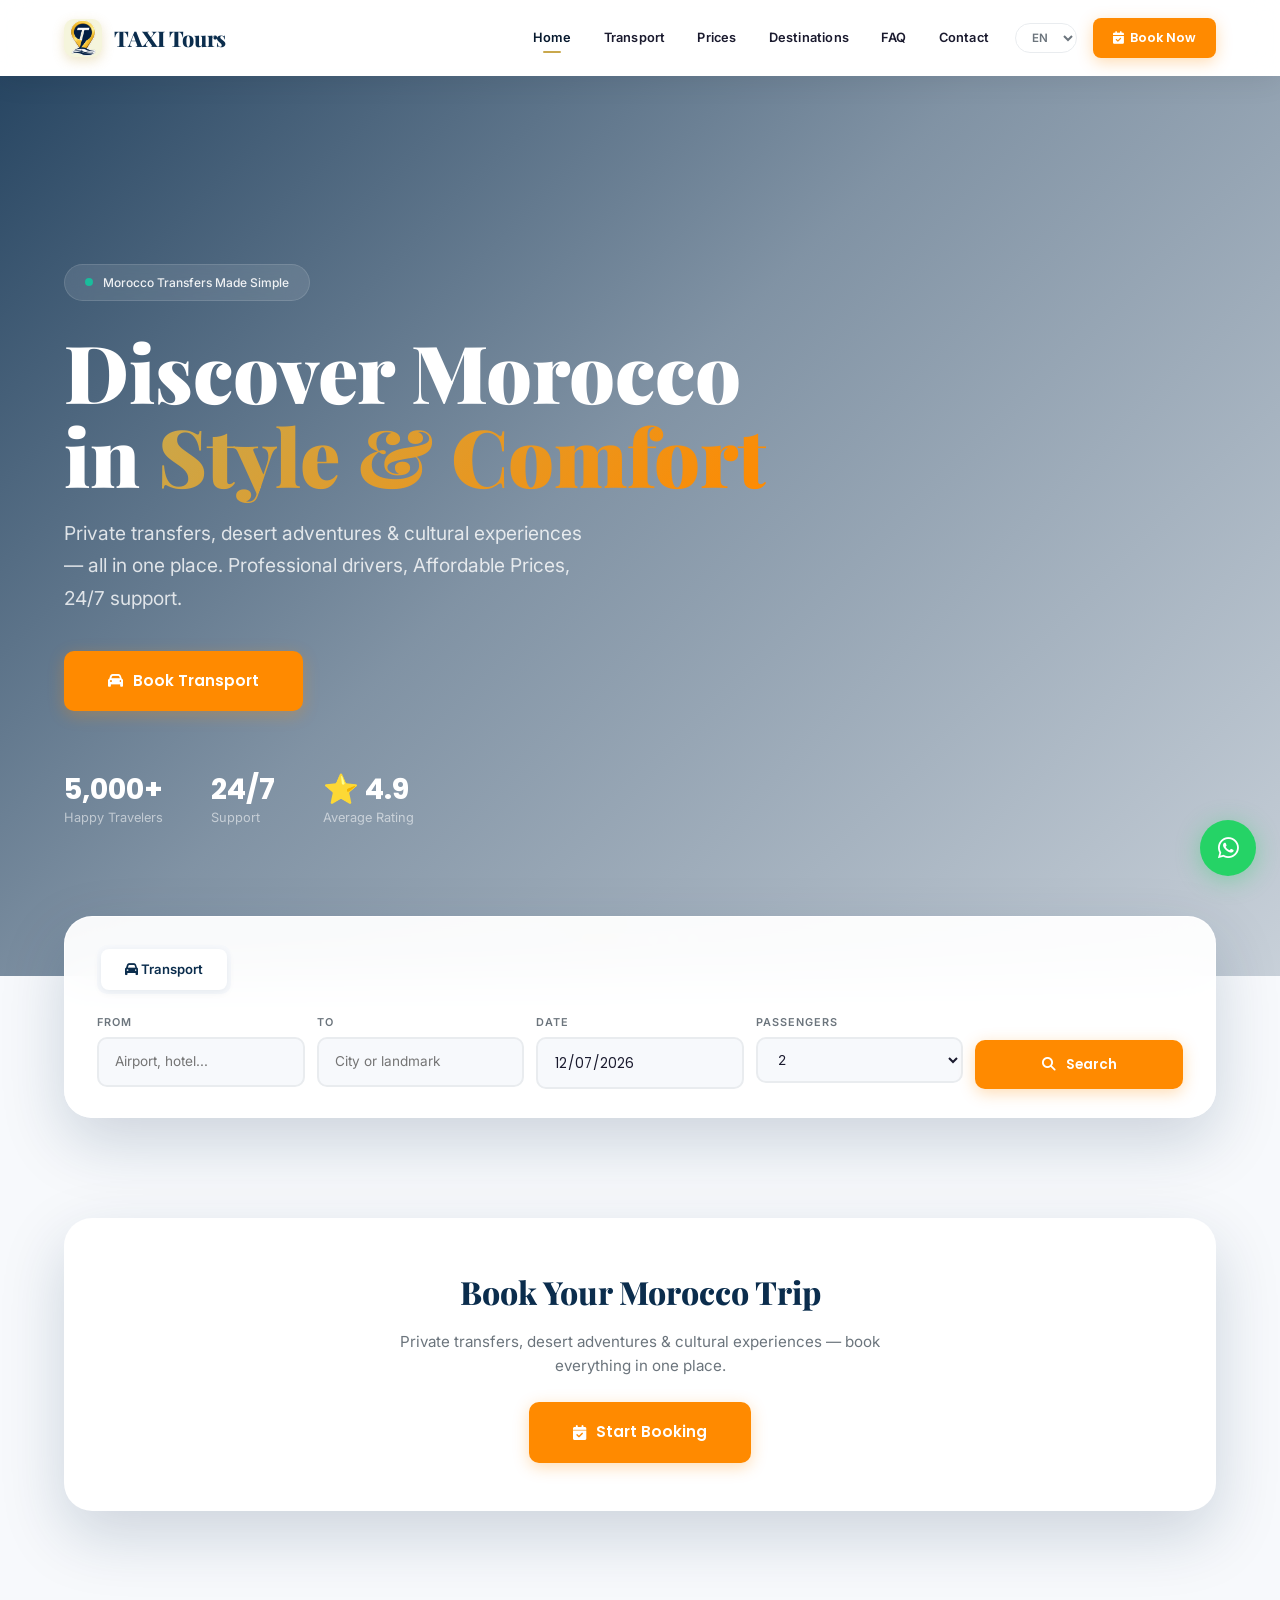
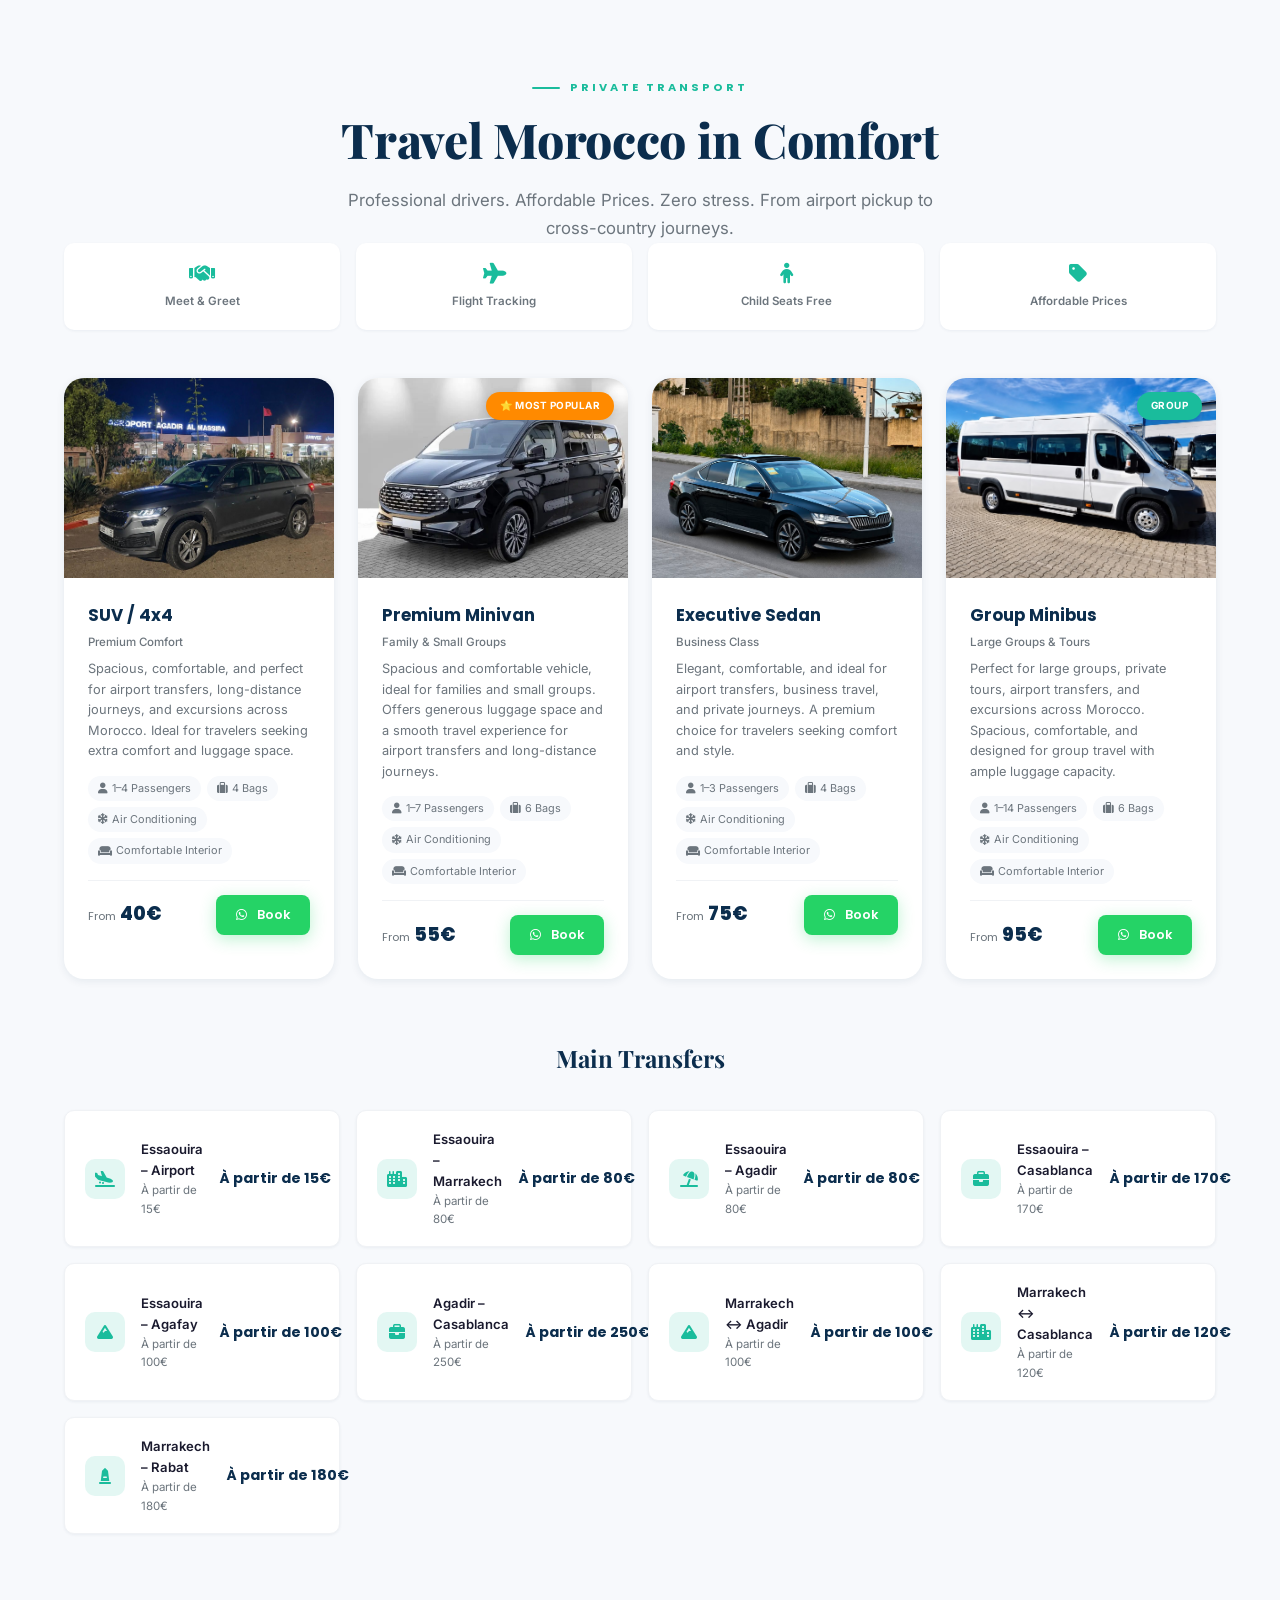
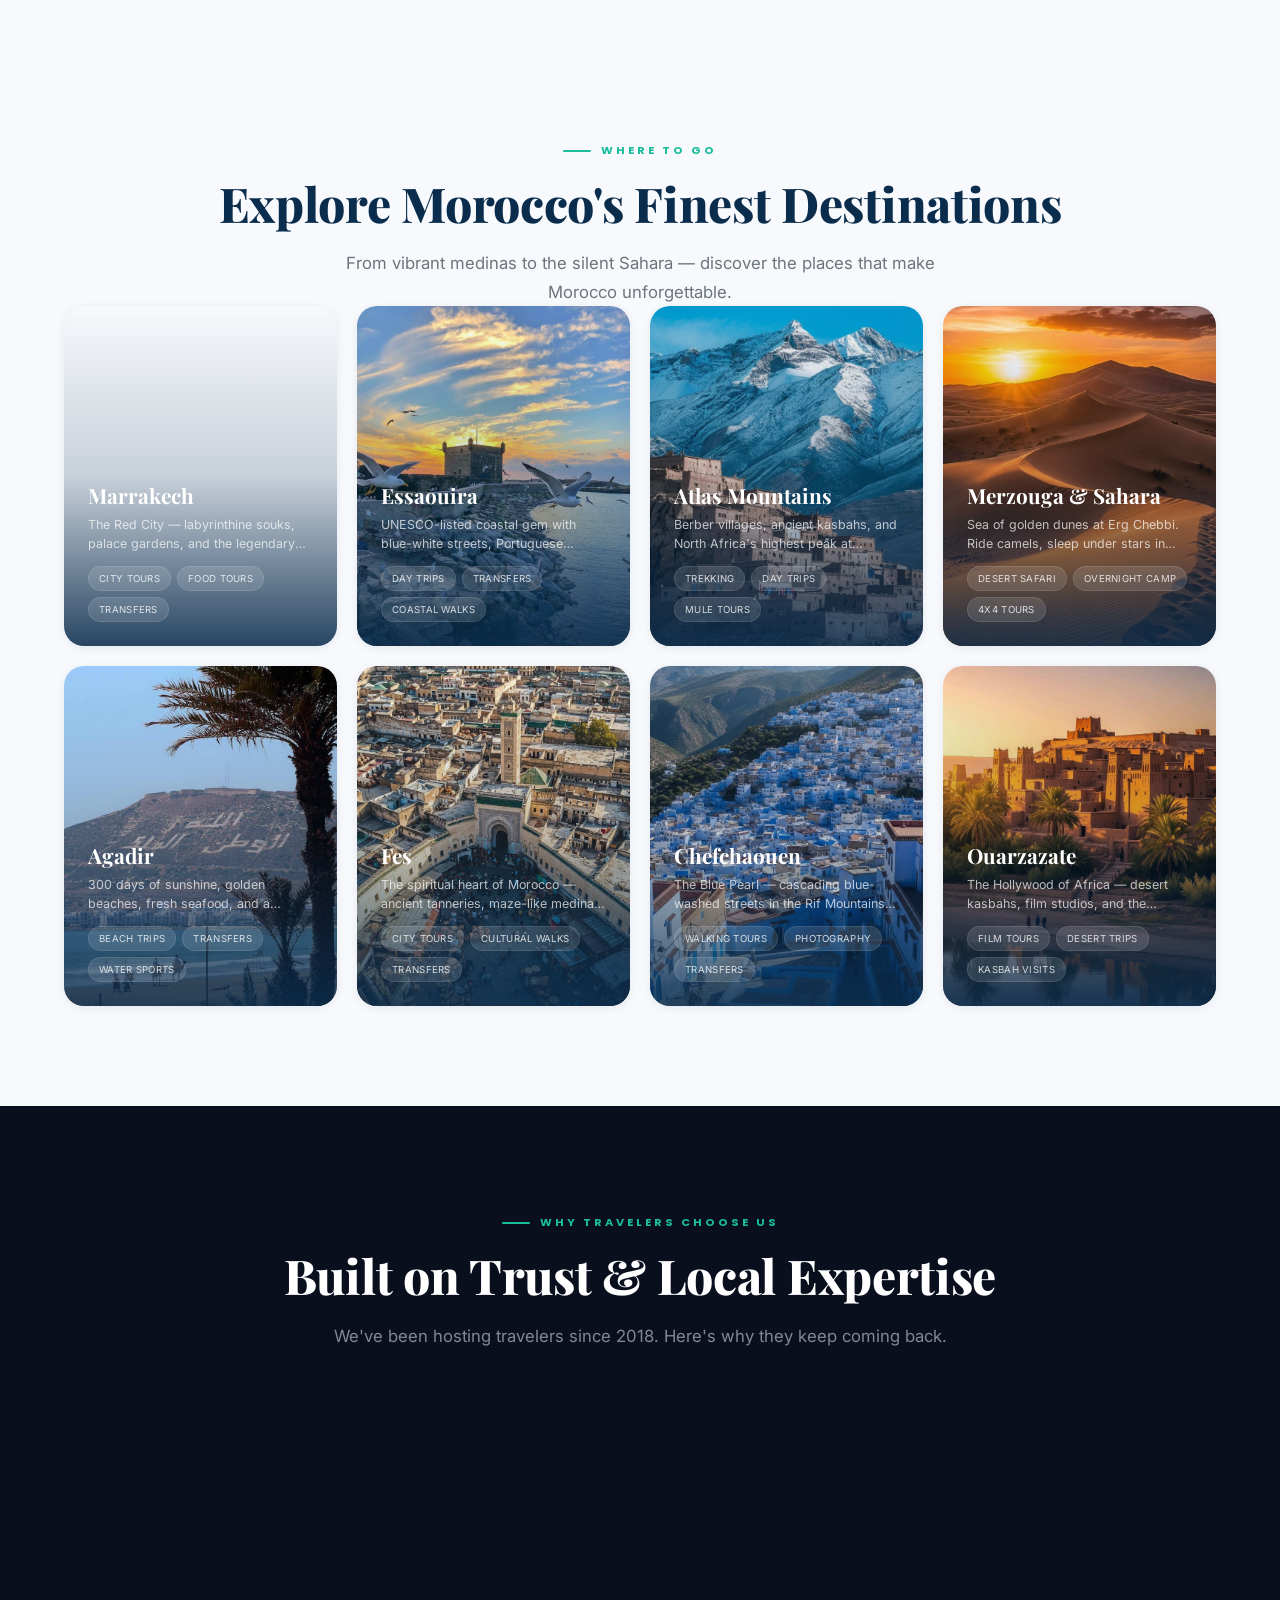
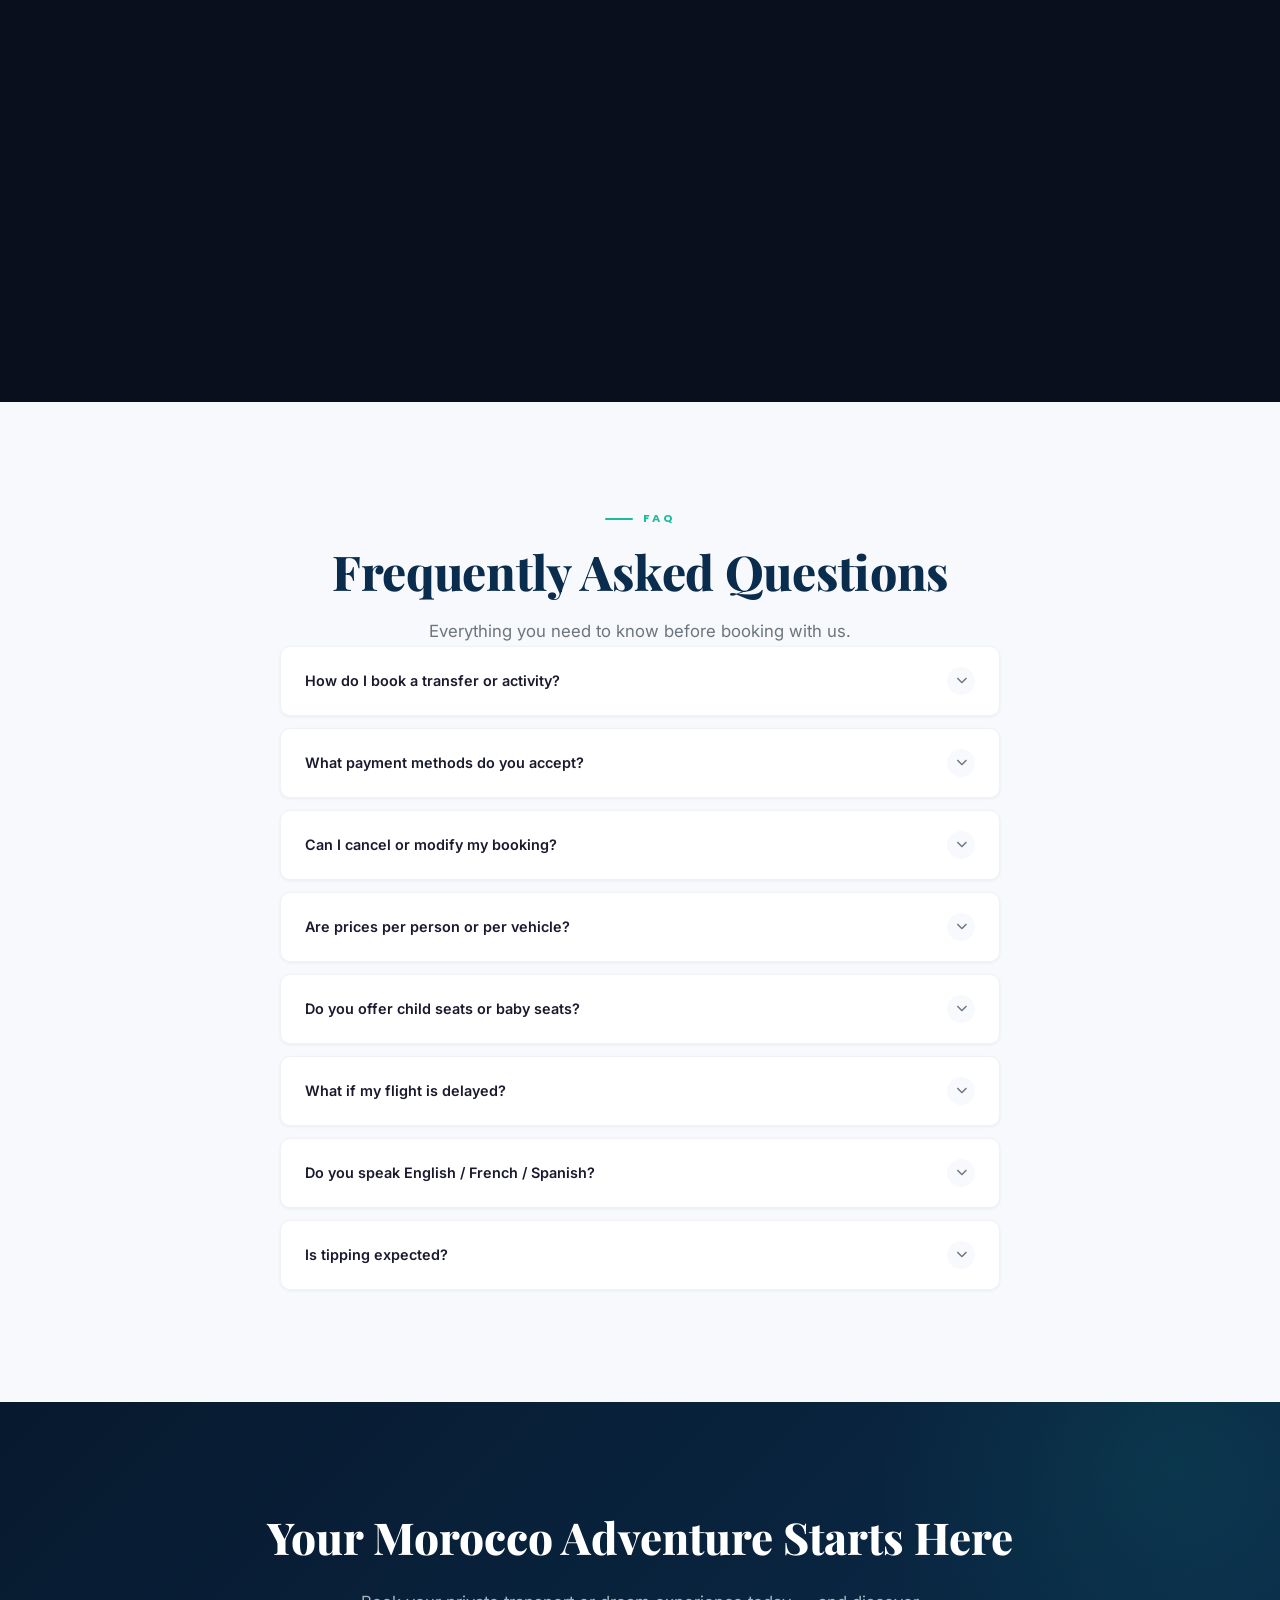
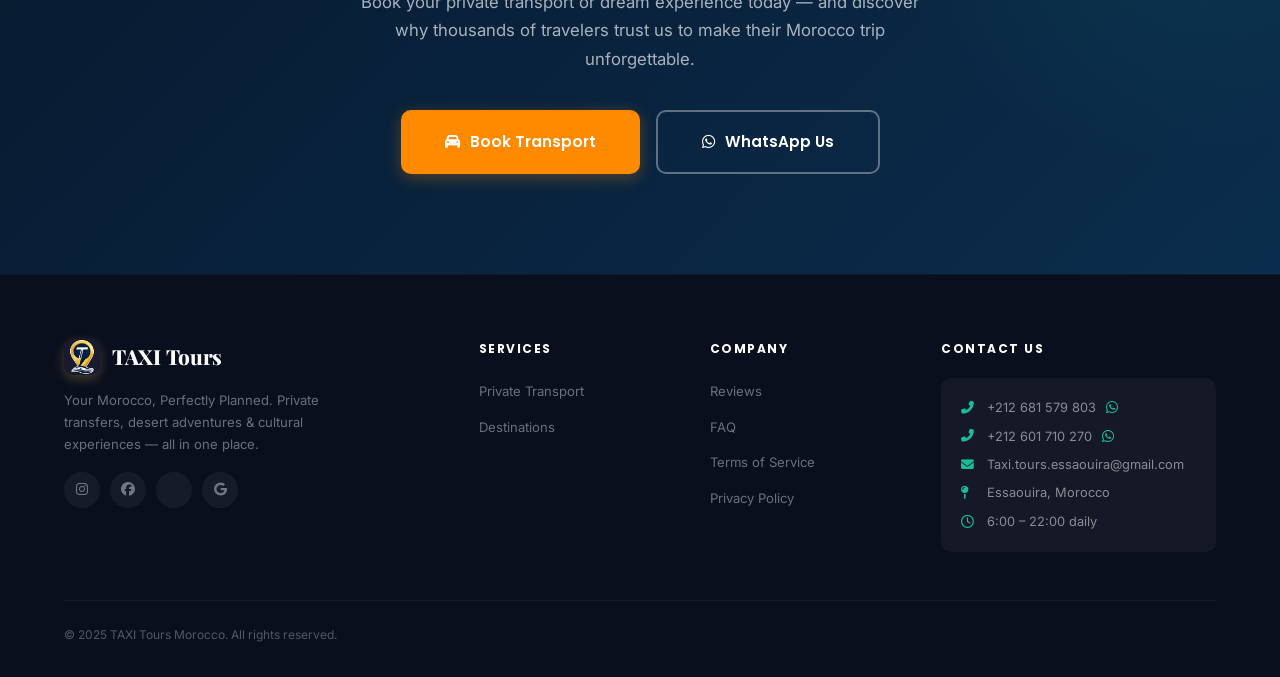
==== commit d9ded846: "seo" ====
--- a/index.html
+++ b/index.html
@@ -2961,12 +2961,6 @@
       color: var(--secondary)
     }
 
-    .tariff-minibus {
-      font-size: 0.72rem;
-      font-weight: 500;
-      color: var(--text-muted)
-    }
-
     .tariff-roundtrip {
       font-size: 0.72rem;
       font-weight: 500;
@@ -3359,73 +3353,73 @@
             <div class="route-icon"><i class="fas fa-plane-arrival"></i></div>
             <div class="route-info">
               <div class="route-name" data-i18n="route.essaouiraAirport">Essaouira – Airport</div>
-              <div class="route-meta">15€ | Minibus 20€</div>
+              <div class="route-meta">À partir de 15€</div>
             </div>
-            <div class="route-price">15€</div>
+            <div class="route-price">À partir de 15€</div>
           </div>
           <div class="route-card" onclick="Search.bookRoute('Marrakech')">
             <div class="route-icon"><i class="fas fa-city"></i></div>
             <div class="route-info">
               <div class="route-name" data-i18n="route.essaouiraMarrakech">Essaouira – Marrakech</div>
-              <div class="route-meta">70€ | Minibus 80€</div>
+              <div class="route-meta">À partir de 80€</div>
             </div>
-            <div class="route-price">70€</div>
+            <div class="route-price">À partir de 80€</div>
           </div>
           <div class="route-card" onclick="Search.bookRoute('Agadir')">
             <div class="route-icon"><i class="fas fa-umbrella-beach"></i></div>
             <div class="route-info">
               <div class="route-name" data-i18n="route.essaouiraAgadir">Essaouira – Agadir</div>
-              <div class="route-meta">80€ | Minibus 90€</div>
+              <div class="route-meta">À partir de 80€</div>
             </div>
-            <div class="route-price">80€</div>
+            <div class="route-price">À partir de 80€</div>
           </div>
           <div class="route-card" onclick="Search.bookRoute('Casablanca')">
             <div class="route-icon"><i class="fas fa-briefcase"></i></div>
             <div class="route-info">
               <div class="route-name" data-i18n="route.essaouiraCasablanca">Essaouira – Casablanca</div>
-              <div class="route-meta">150€ | Minibus 200€</div>
+              <div class="route-meta">À partir de 170€</div>
             </div>
-            <div class="route-price">150€</div>
+            <div class="route-price">À partir de 170€</div>
           </div>
           <div class="route-card" onclick="Search.bookRoute('Agafay')">
             <div class="route-icon"><i class="fas fa-mountain"></i></div>
             <div class="route-info">
               <div class="route-name" data-i18n="route.essaouiraAgafay">Essaouira – Agafay</div>
-              <div class="route-meta">70€</div>
+              <div class="route-meta">À partir de 100€</div>
             </div>
-            <div class="route-price">70€</div>
+            <div class="route-price">À partir de 100€</div>
           </div>
           <div class="route-card" onclick="Search.bookRoute('Casablanca')">
             <div class="route-icon"><i class="fas fa-briefcase"></i></div>
             <div class="route-info">
               <div class="route-name" data-i18n="route.agadirCasablanca">Agadir – Casablanca</div>
-              <div class="route-meta">250€ | Minibus 300€</div>
+              <div class="route-meta">À partir de 250€</div>
             </div>
-            <div class="route-price">250€</div>
+            <div class="route-price">À partir de 250€</div>
           </div>
           <div class="route-card" onclick="Search.bookRoute('Agadir')">
             <div class="route-icon"><i class="fas fa-mountain"></i></div>
             <div class="route-info">
               <div class="route-name" data-i18n="route.marrakechAgadir">Marrakech – Agadir</div>
-              <div class="route-meta">120€ | Minibus 140€</div>
+              <div class="route-meta">À partir de 100€</div>
             </div>
-            <div class="route-price">120€</div>
+            <div class="route-price">À partir de 100€</div>
           </div>
           <div class="route-card" onclick="Search.bookRoute('Casablanca')">
             <div class="route-icon"><i class="fas fa-city"></i></div>
             <div class="route-info">
               <div class="route-name" data-i18n="route.marrakechCasablanca">Marrakech – Casablanca</div>
-              <div class="route-meta">120€ | Minibus 150€</div>
+              <div class="route-meta">À partir de 120€</div>
             </div>
-            <div class="route-price">120€</div>
+            <div class="route-price">À partir de 120€</div>
           </div>
           <div class="route-card" onclick="Search.bookRoute('Rabat')">
             <div class="route-icon"><i class="fas fa-monument"></i></div>
             <div class="route-info">
               <div class="route-name" data-i18n="route.marrakechRabat">Marrakech – Rabat</div>
-              <div class="route-meta">180€ | Minibus 220€</div>
+              <div class="route-meta">À partir de 180€</div>
             </div>
-            <div class="route-price">180€</div>
+            <div class="route-price">À partir de 180€</div>
           </div>
         </div>
       </div>
@@ -3916,8 +3910,7 @@
                   <span class="argan-icon"><i class="fas fa-leaf"></i></span>
                   <span class="argan-text">
                     <span class="argan-heading" data-i18n="modal.argan.heading">Free Argan Oil Cooperative Visit</span>
-                    <span class="argan-note" data-i18n="modal.argan.note">Enjoy a complimentary stop at a traditional
-                      women's Argan Oil Cooperative during your journey between Marrakech and Essaouira.</span>
+                    <span class="argan-note" data-i18n="modal.argan.note">Enjoy a complimentary stop at a traditional women's Argan Oil Cooperative during your journey.</span>
                     <span class="argan-free" data-i18n="modal.argan.free">No extra charge â€“ optional stop.</span>
                   </span>
                 </span>
@@ -4065,8 +4058,7 @@
         var priceData = window.getTransferPrice ? window.getTransferPrice(p, d) : null;
         var priceEl = document.getElementById('modalSumPrice');
         if (priceData && priceData.car) {
-          var txt = '€' + priceData.car;
-          if (priceData.minibus) txt += ' | Minibus €' + priceData.minibus;
+          var txt = 'À partir de ' + priceData.car + '€';
           priceEl.textContent = txt;
           priceEl.style.color = 'var(--secondary)';
           priceEl.style.fontWeight = '700';
@@ -4113,7 +4105,6 @@
         }
         if (priceData && priceData.car) {
           msg += '\n💰 Price: €' + priceData.car;
-          if (priceData.minibus) msg += ' | Minibus €' + priceData.minibus;
         }
         var arganEl = document.getElementById('arganCheckbox');
         if (arganEl && arganEl.checked) { msg += '\n\n🌿 Argan Oil Cooperative Visit' }
@@ -4124,16 +4115,16 @@
       // ====== ROUTE DATA ======
       var routesData = [
         // Main Transfers
-        { from: 'Essaouira', to: 'Airport', price: 15, minibus: 20, tags: ['essaouira','airports'], pickup: 'Essaouira', dest: 'Essaouira Airport' },
-        { from: 'Essaouira', to: 'Marrakech', price: 70, minibus: 80, tags: ['essaouira','marrakech'], pickup: 'Essaouira', dest: 'Marrakech' },
-        { from: 'Essaouira', to: 'Agadir', price: 80, minibus: 90, tags: ['essaouira','agadir'], pickup: 'Essaouira', dest: 'Agadir' },
-        { from: 'Essaouira', to: 'Casablanca', price: 150, minibus: 200, tags: ['essaouira','casablanca'], pickup: 'Essaouira', dest: 'Casablanca' },
-        { from: 'Essaouira', to: 'Agafay', price: 120, roundtrip: 180, tags: ['essaouira'], pickup: 'Essaouira', dest: 'Agafay' },
-        { from: 'Agafay', to: 'Essaouira', price: 120, roundtrip: 180, tags: ['essaouira'], pickup: 'Agafay', dest: 'Essaouira' },
-        { from: 'Agadir', to: 'Casablanca', price: 250, minibus: 300, tags: ['agadir','casablanca'], pickup: 'Agadir', dest: 'Casablanca' },
-        { from: 'Marrakech', to: 'Agadir', price: 120, minibus: 140, tags: ['marrakech','agadir'], pickup: 'Marrakech', dest: 'Agadir' },
-        { from: 'Marrakech', to: 'Casablanca', price: 120, minibus: 150, tags: ['marrakech','casablanca'], pickup: 'Marrakech', dest: 'Casablanca' },
-        { from: 'Marrakech', to: 'Rabat', price: 180, minibus: 220, tags: ['marrakech'], pickup: 'Marrakech', dest: 'Rabat' },
+        { from: 'Essaouira', to: 'Airport', price: 15, tags: ['essaouira','airports'], pickup: 'Essaouira', dest: 'Essaouira Airport' },
+        { from: 'Essaouira', to: 'Marrakech', price: 80, tags: ['essaouira','marrakech'], pickup: 'Essaouira', dest: 'Marrakech' },
+        { from: 'Essaouira', to: 'Agadir', price: 80, tags: ['essaouira','agadir'], pickup: 'Essaouira', dest: 'Agadir' },
+        { from: 'Essaouira', to: 'Casablanca', price: 170, tags: ['essaouira','casablanca'], pickup: 'Essaouira', dest: 'Casablanca' },
+        { from: 'Essaouira', to: 'Agafay', price: 100, roundtrip: 160, tags: ['essaouira'], pickup: 'Essaouira', dest: 'Agafay' },
+        { from: 'Agafay', to: 'Essaouira', price: 100, roundtrip: 160, tags: ['essaouira'], pickup: 'Agafay', dest: 'Essaouira' },
+        { from: 'Agadir', to: 'Casablanca', price: 250, tags: ['agadir','casablanca'], pickup: 'Agadir', dest: 'Casablanca' },
+        { from: 'Marrakech', to: 'Agadir', price: 100, tags: ['marrakech','agadir'], pickup: 'Marrakech', dest: 'Agadir' },
+        { from: 'Marrakech', to: 'Casablanca', price: 120, tags: ['marrakech','casablanca'], pickup: 'Marrakech', dest: 'Casablanca' },
+        { from: 'Marrakech', to: 'Rabat', price: 180, tags: ['marrakech'], pickup: 'Marrakech', dest: 'Rabat' },
 
         // From Marrakech
         { from: 'Marrakech', to: 'Airport', price: 15, tags: ['marrakech','airports'], pickup: 'Marrakech', dest: 'Marrakech Airport' },
@@ -4143,8 +4134,8 @@
         { from: 'Marrakech', to: 'Imlil', price: 90, tags: ['marrakech'], pickup: 'Marrakech', dest: 'Imlil' },
         { from: 'Marrakech', to: 'Ouirgane', price: 70, tags: ['marrakech'], pickup: 'Marrakech', dest: 'Ouirgane' },
         { from: 'Marrakech', to: 'Lalla Takerkoust', price: 70, tags: ['marrakech'], pickup: 'Marrakech', dest: 'Lac de Lalla Takerkoust' },
-        { from: 'Marrakech', to: 'Agafay', price: 60, roundtrip: 100, tags: ['marrakech'], pickup: 'Marrakech', dest: 'Agafay' },
-        { from: 'Agafay', to: 'Marrakech', price: 60, roundtrip: 100, tags: ['marrakech'], pickup: 'Agafay', dest: 'Marrakech' },
+        { from: 'Marrakech', to: 'Agafay', price: 50, roundtrip: 90, tags: ['marrakech'], pickup: 'Marrakech', dest: 'Agafay' },
+        { from: 'Agafay', to: 'Marrakech', price: 50, roundtrip: 90, tags: ['marrakech'], pickup: 'Agafay', dest: 'Marrakech' },
         { from: 'Marrakech', to: 'Essaouira', price: 70, tags: ['marrakech','essaouira'], pickup: 'Marrakech', dest: 'Essaouira' },
         { from: 'Marrakech', to: 'Agadir Airport', price: 120, tags: ['marrakech','agadir','airports'], pickup: 'Marrakech', dest: 'Agadir Airport' },
         { from: 'Marrakech', to: 'Taghazout', price: 150, tags: ['marrakech','agadir'], pickup: 'Marrakech', dest: 'Taghazout' },
@@ -4161,20 +4152,20 @@
 
         // From Agadir
         { from: 'Agadir', to: 'Airport', price: 20, tags: ['agadir','airports'], pickup: 'Agadir', dest: 'Agadir Airport' },
-        { from: 'Agadir', to: 'Taghazout', price: 40, tags: ['agadir'], pickup: 'Agadir', dest: 'Taghazout' },
+        { from: 'Agadir', to: 'Taghazout', price: 120, tags: ['agadir'], pickup: 'Agadir', dest: 'Taghazout' },
         { from: 'Agadir', to: 'Imsouane', price: 65, tags: ['agadir','essaouira'], pickup: 'Agadir', dest: 'Imsouane' },
         { from: 'Agadir', to: 'Taroudant', price: 90, tags: ['agadir'], pickup: 'Agadir', dest: 'Taroudant' },
         { from: 'Agadir', to: 'Tiznit', price: 100, tags: ['agadir'], pickup: 'Agadir', dest: 'Tiznit' },
         { from: 'Agadir', to: 'Sidi Ifni', price: 120, tags: ['agadir'], pickup: 'Agadir', dest: 'Sidi Ifni' },
         { from: 'Agadir', to: 'Tafraoute', price: 160, tags: ['agadir'], pickup: 'Agadir', dest: 'Tafraoute' },
         { from: 'Agadir', to: 'Essaouira', price: 80, tags: ['agadir','essaouira'], pickup: 'Agadir', dest: 'Essaouira' },
-        { from: 'Agadir', to: 'Essaouira Airport', price: 90, tags: ['agadir','essaouira','airports'], pickup: 'Agadir', dest: 'Essaouira Airport' },
+        { from: 'Agadir', to: 'Essaouira Airport', price: 80, tags: ['agadir','essaouira','airports'], pickup: 'Agadir', dest: 'Essaouira Airport' },
 
         // From Essaouira
         { from: 'Essaouira', to: 'Sidi Kaouki', price: 25, tags: ['essaouira'], pickup: 'Essaouira', dest: 'Sidi Kaouki' },
         { from: 'Essaouira', to: 'Imsouane', price: 70, tags: ['essaouira','agadir'], pickup: 'Essaouira', dest: 'Imsouane' },
         { from: 'Essaouira', to: 'Taghazout', price: 70, tags: ['essaouira','agadir'], pickup: 'Essaouira', dest: 'Taghazout' },
-        { from: 'Essaouira', to: 'Agadir Airport', price: 90, tags: ['essaouira','agadir','airports'], pickup: 'Essaouira', dest: 'Agadir Airport' },
+        { from: 'Essaouira', to: 'Agadir Airport', price: 80, tags: ['essaouira','agadir','airports'], pickup: 'Essaouira', dest: 'Agadir Airport' },
         { from: 'Essaouira', to: 'Taroudant', price: 180, tags: ['essaouira'], pickup: 'Essaouira', dest: 'Taroudant' },
         { from: 'Essaouira', to: 'Sidi Ifni', price: 250, tags: ['essaouira'], pickup: 'Essaouira', dest: 'Sidi Ifni' },
         { from: 'Essaouira', to: 'Safi', price: 90, tags: ['essaouira'], pickup: 'Essaouira', dest: 'Safi' },
@@ -4262,8 +4253,7 @@
           emptyEl.style.display = 'none';
 
           gridEl.innerHTML = filtered.map(function (r) {
-            var priceStr = r.price + '\u20AC';
-            if (r.minibus) priceStr += ' <span class="tariff-minibus">| Minibus ' + r.minibus + '\u20AC</span>';
+            var priceStr = (lang === 'fr' ? 'À partir de ' : 'From ') + r.price + '\u20AC';
             if (r.roundtrip) priceStr += ' <span class="tariff-roundtrip">| ' + (lang === 'fr' ? 'Aller-retour' : 'Round trip') + ' ' + r.roundtrip + '\u20AC</span>';
             var pVal = r.pickup;
             var dVal = r.dest;
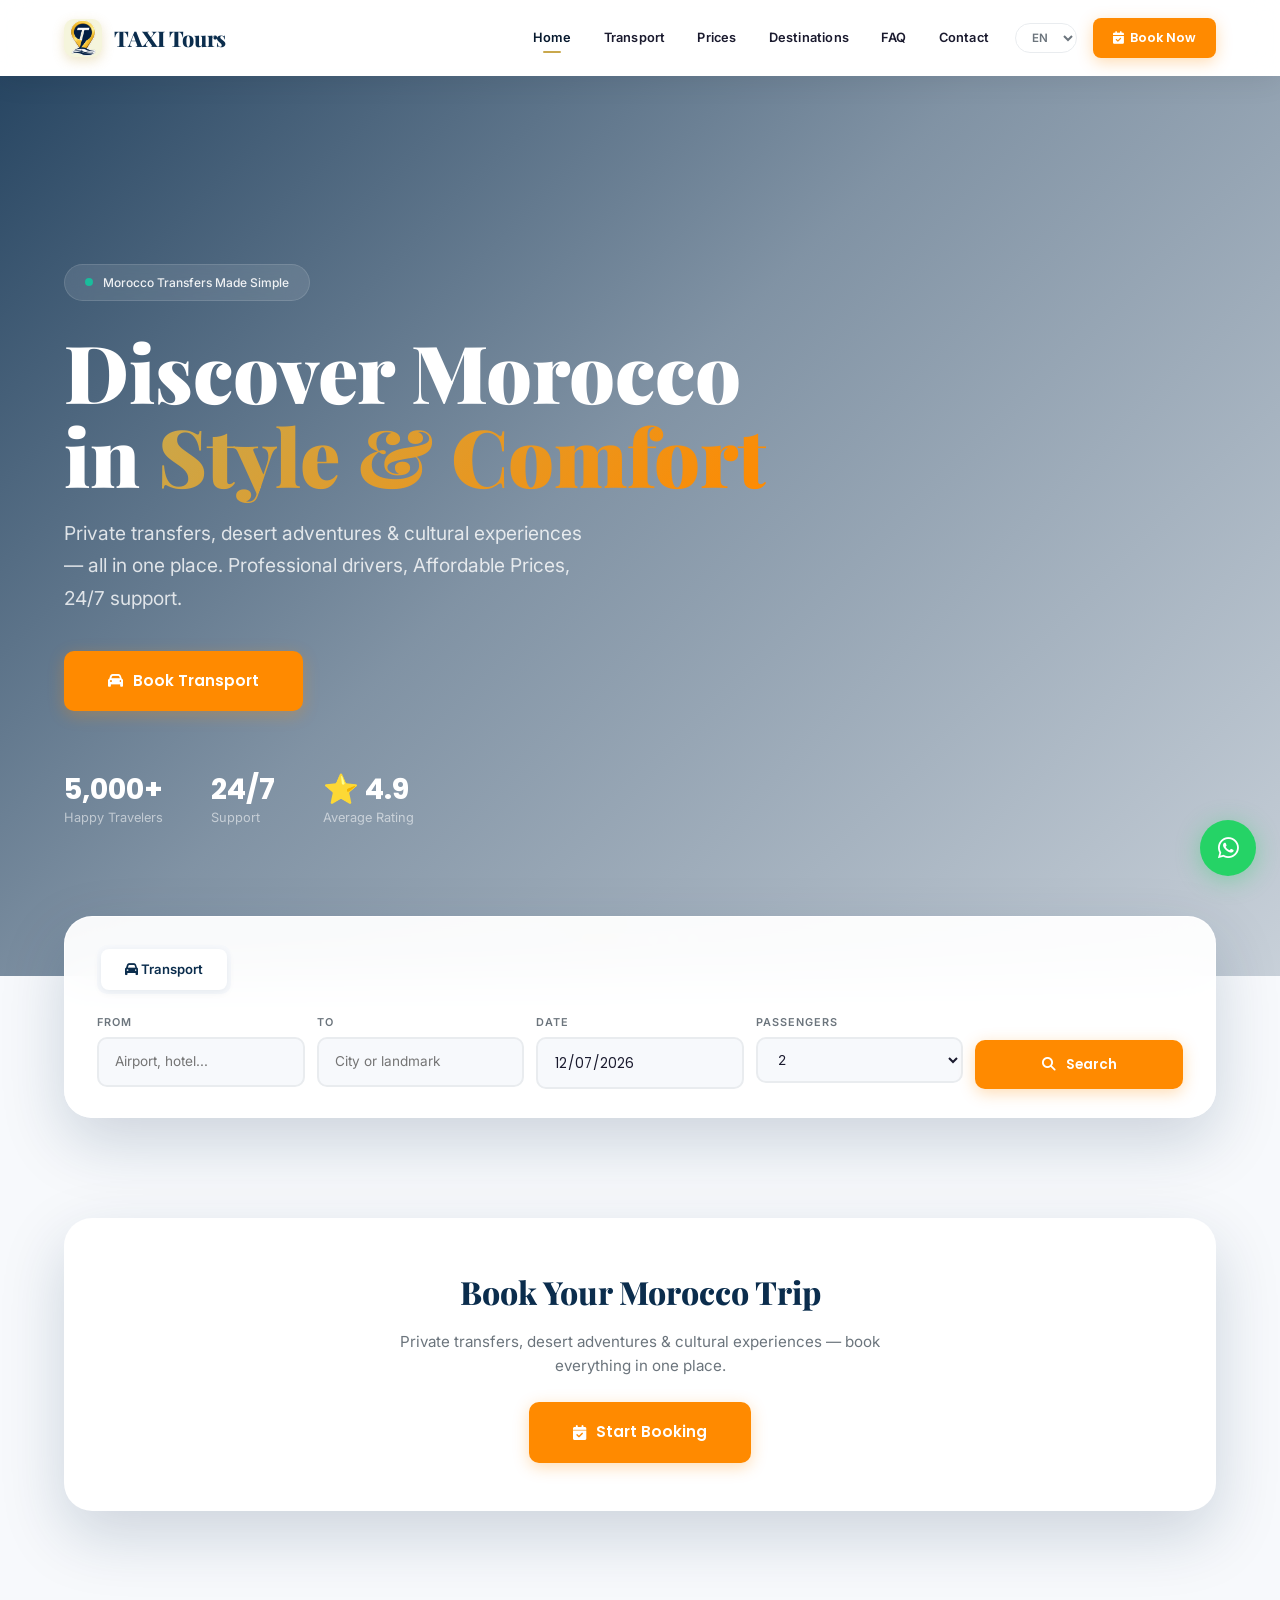
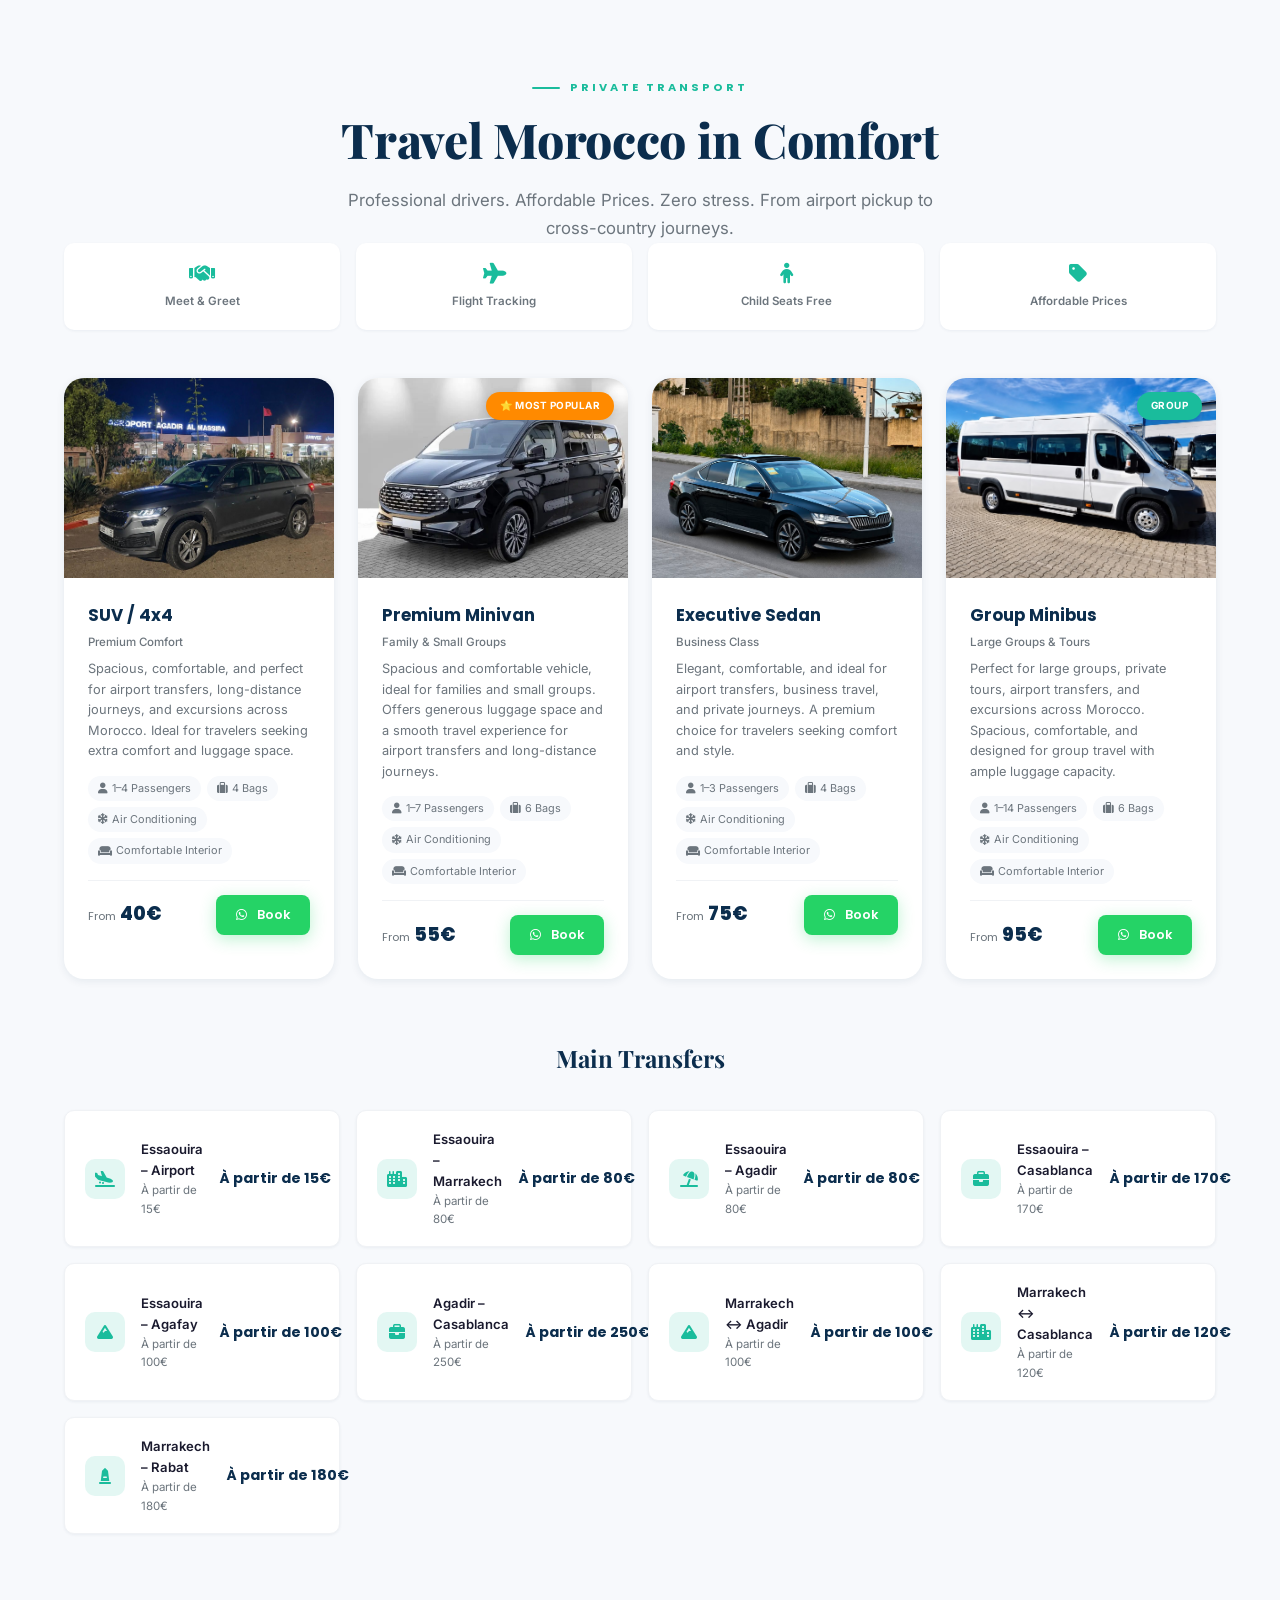
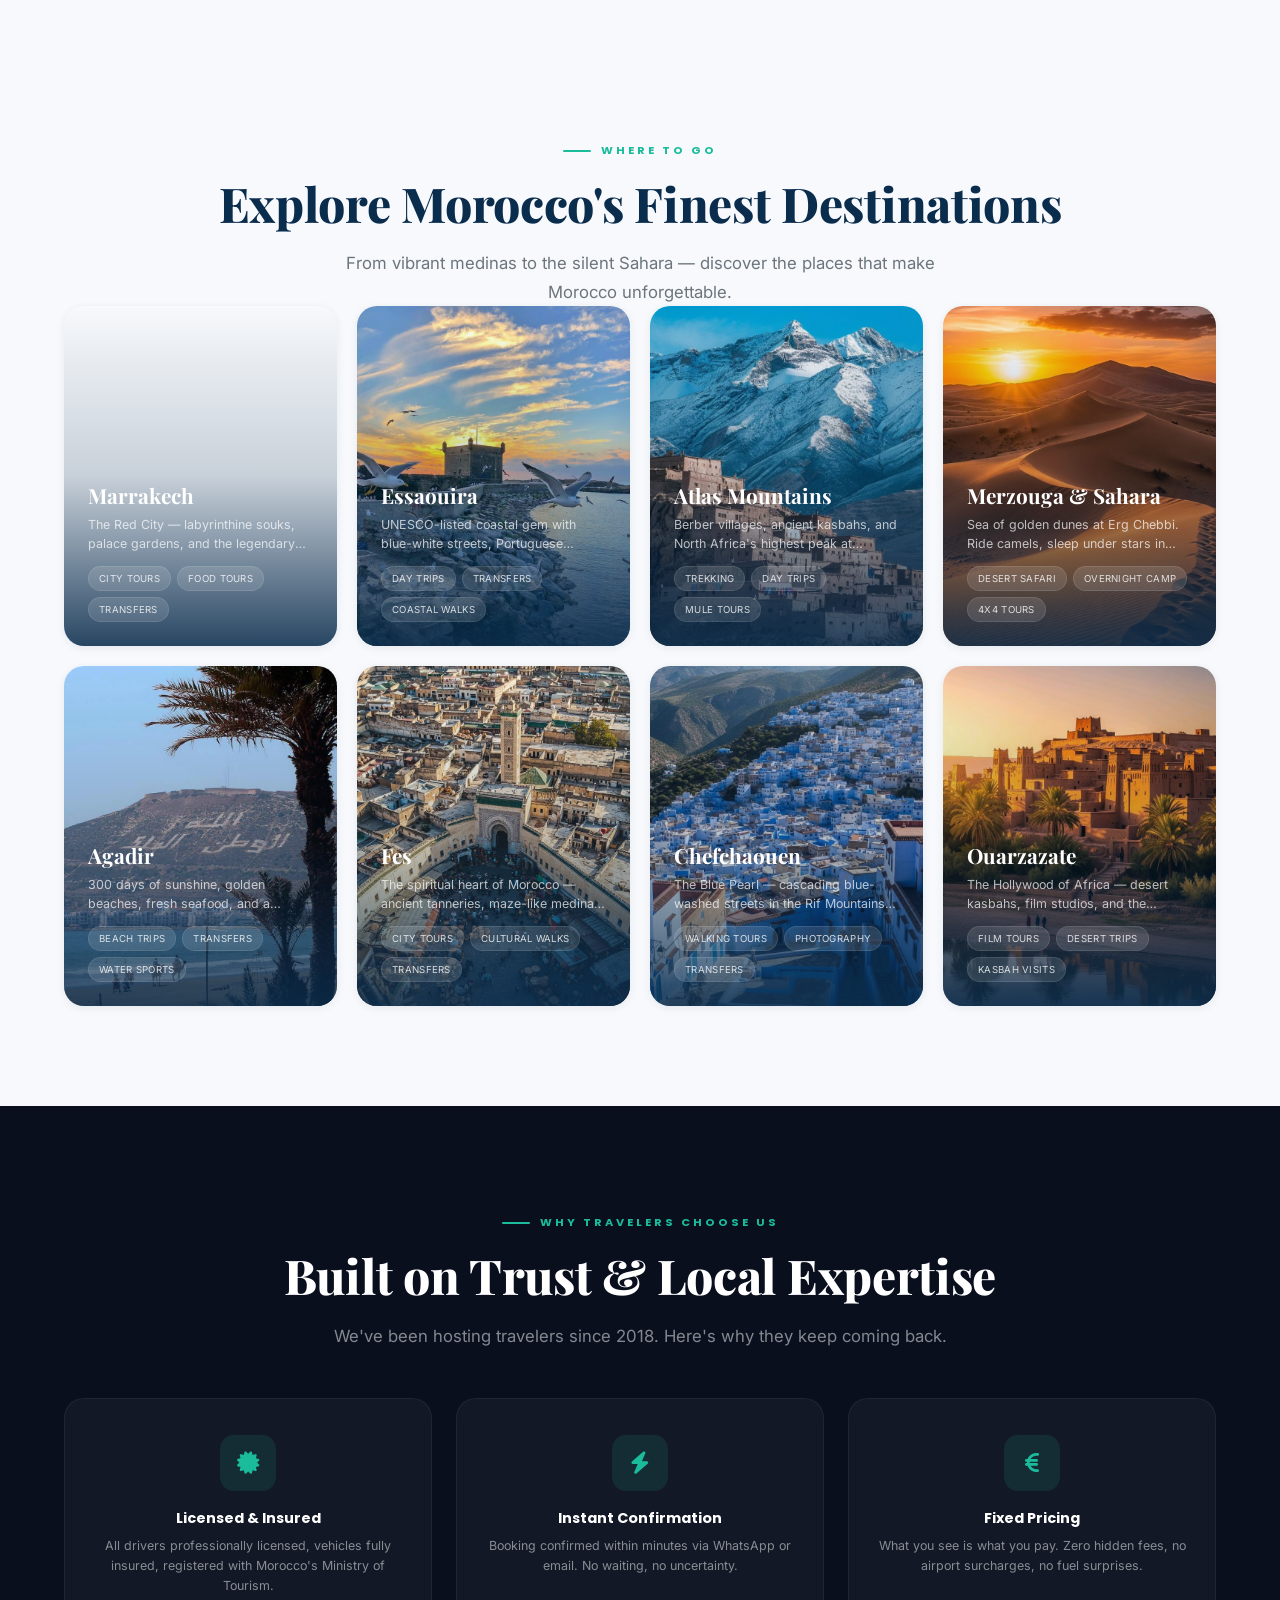
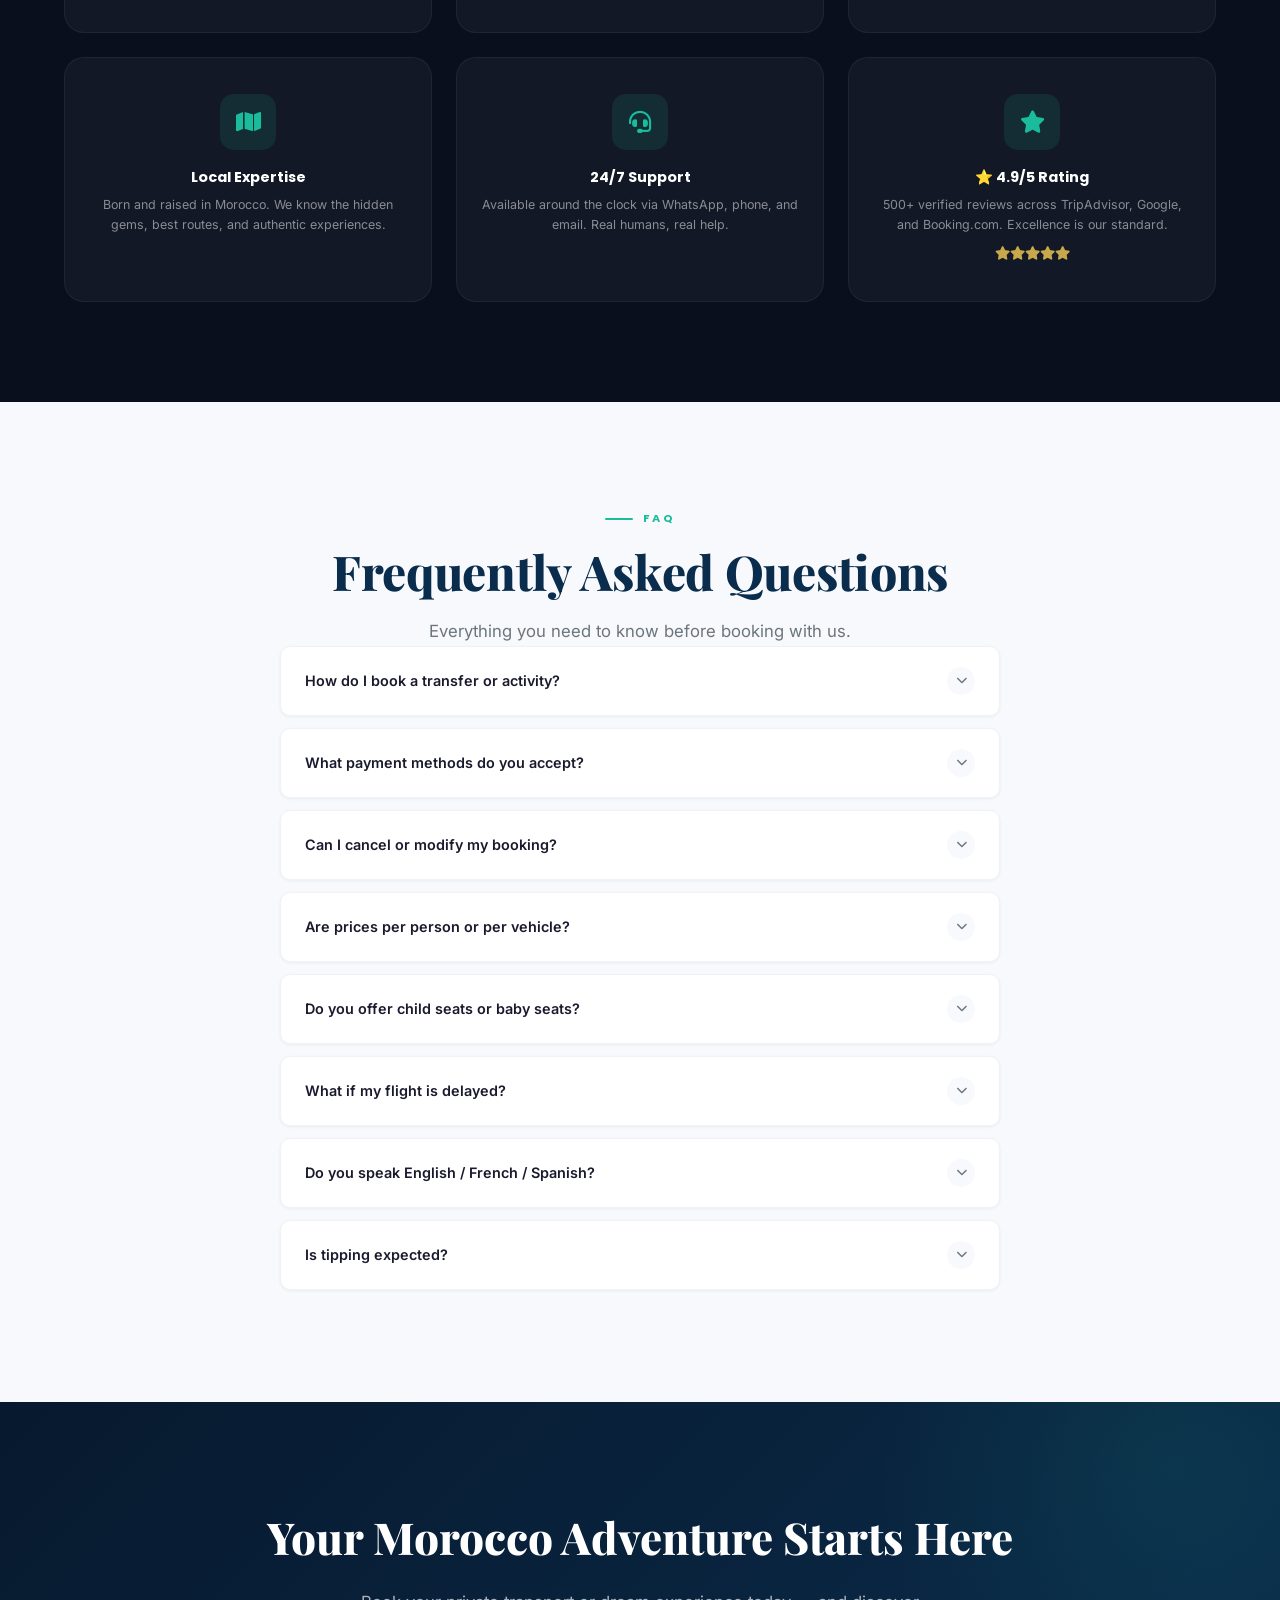
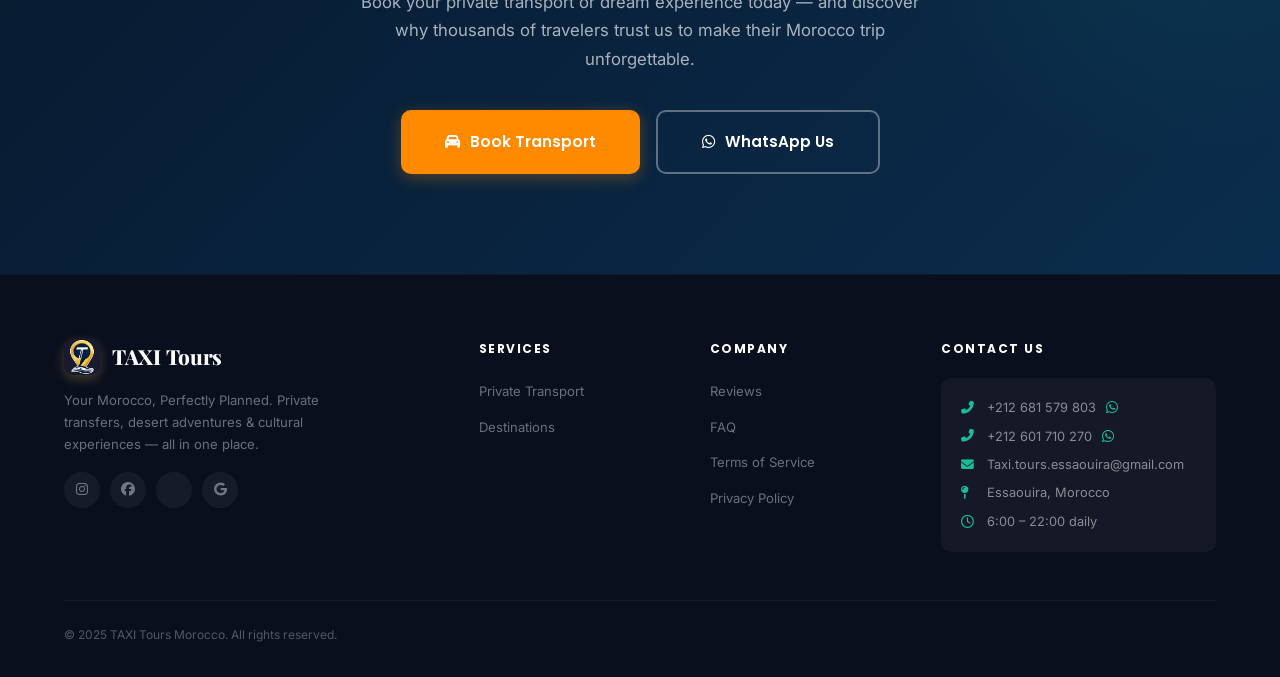
==== commit 42b58b14: "seo" ====
--- a/index.html
+++ b/index.html
@@ -2365,7 +2365,10 @@
       box-shadow: var(--shadow-md);
       z-index: 100;
       margin-top: 2px;
-      overflow: hidden
+      overflow: hidden;
+      max-height: 200px;
+      overflow-y: auto;
+      -webkit-overflow-scrolling: touch
     }
 
     .suggestion-item {
@@ -3067,6 +3070,20 @@
 
       .modal-header {
         padding: 16px 20px
+      }
+
+      .modal .suggestion-item {
+        padding: 14px 16px;
+        min-height: 44px;
+        display: flex;
+        align-items: center
+      }
+    }
+
+    @media(max-width:414px) {
+      .modal .suggestions {
+        max-height: 160px;
+        font-size: 0.82rem
       }
     }
   </style>
@@ -4163,7 +4180,7 @@
 
         // From Essaouira
         { from: 'Essaouira', to: 'Sidi Kaouki', price: 25, tags: ['essaouira'], pickup: 'Essaouira', dest: 'Sidi Kaouki' },
-        { from: 'Essaouira', to: 'Imsouane', price: 70, tags: ['essaouira','agadir'], pickup: 'Essaouira', dest: 'Imsouane' },
+        { from: 'Essaouira', to: 'Imsouane', price: 60, tags: ['essaouira','agadir'], pickup: 'Essaouira', dest: 'Imsouane' },
         { from: 'Essaouira', to: 'Taghazout', price: 70, tags: ['essaouira','agadir'], pickup: 'Essaouira', dest: 'Taghazout' },
         { from: 'Essaouira', to: 'Agadir Airport', price: 80, tags: ['essaouira','agadir','airports'], pickup: 'Essaouira', dest: 'Agadir Airport' },
         { from: 'Essaouira', to: 'Taroudant', price: 180, tags: ['essaouira'], pickup: 'Essaouira', dest: 'Taroudant' },
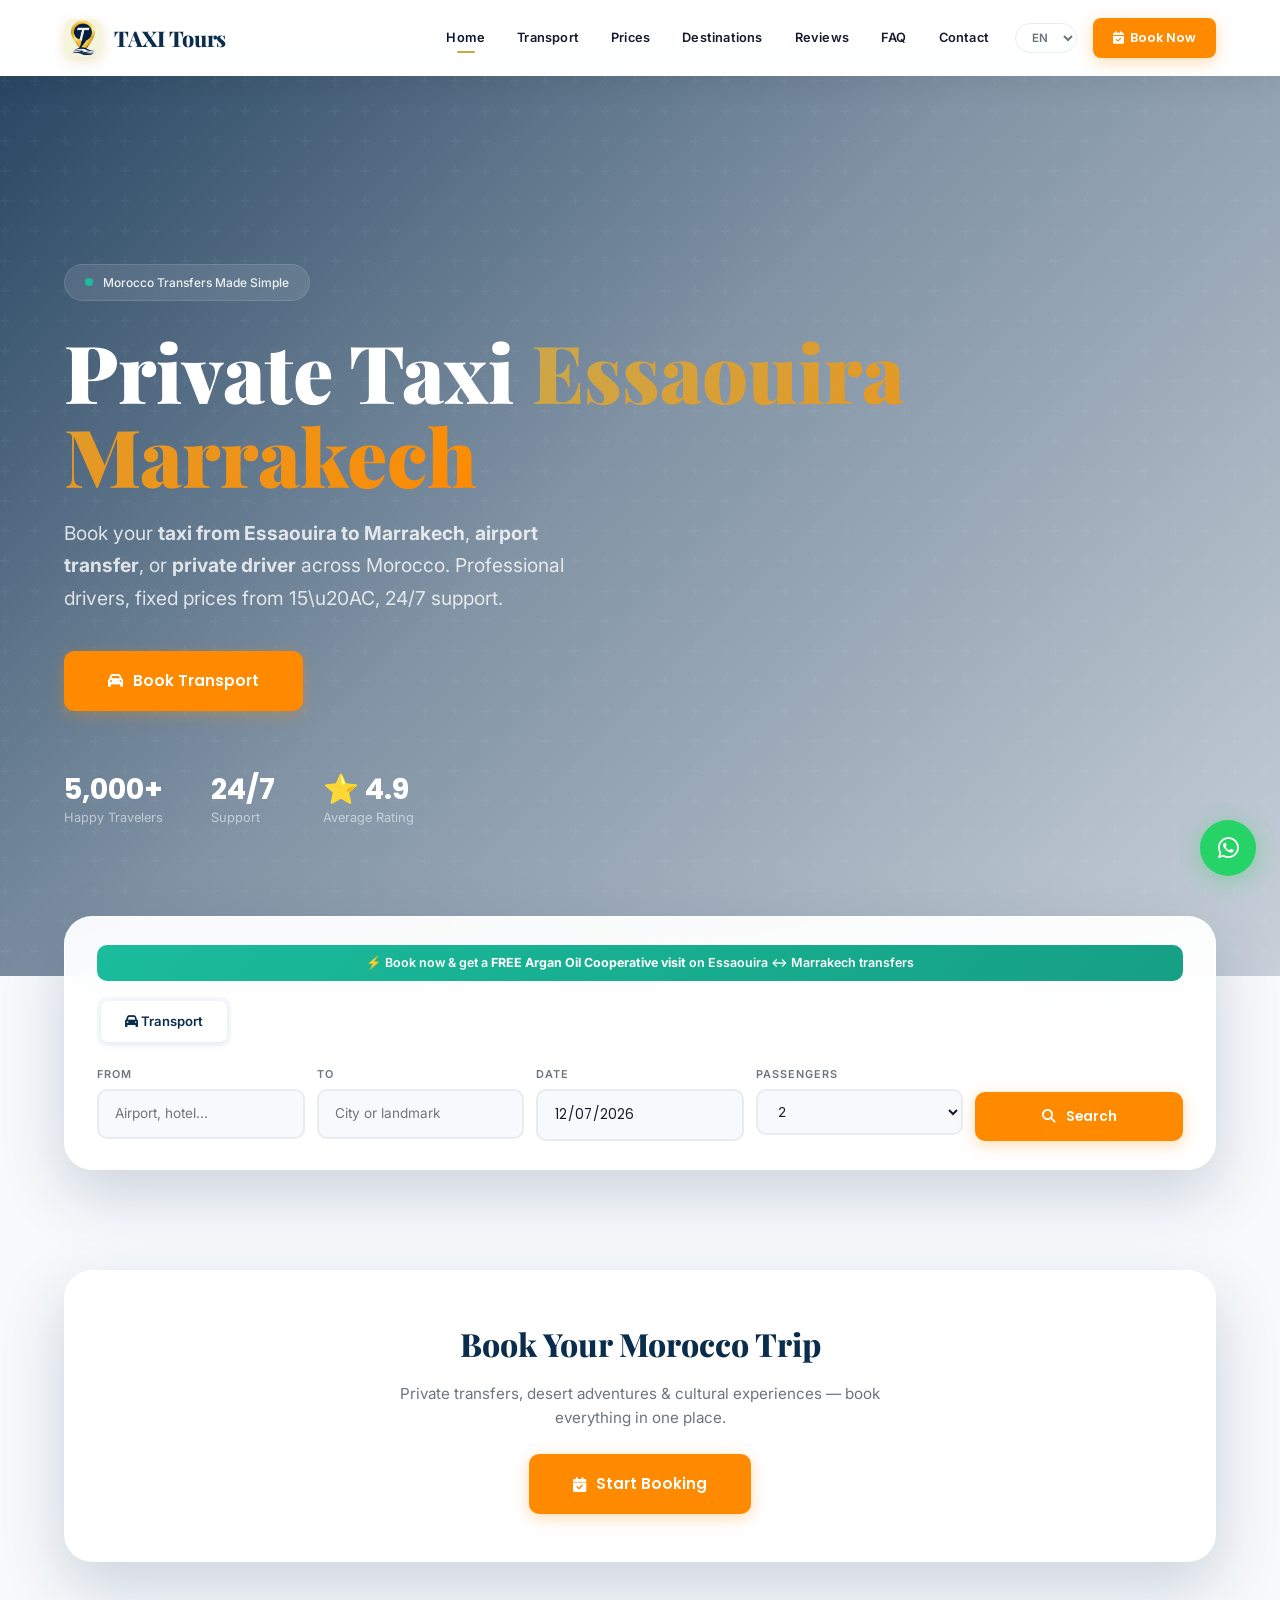
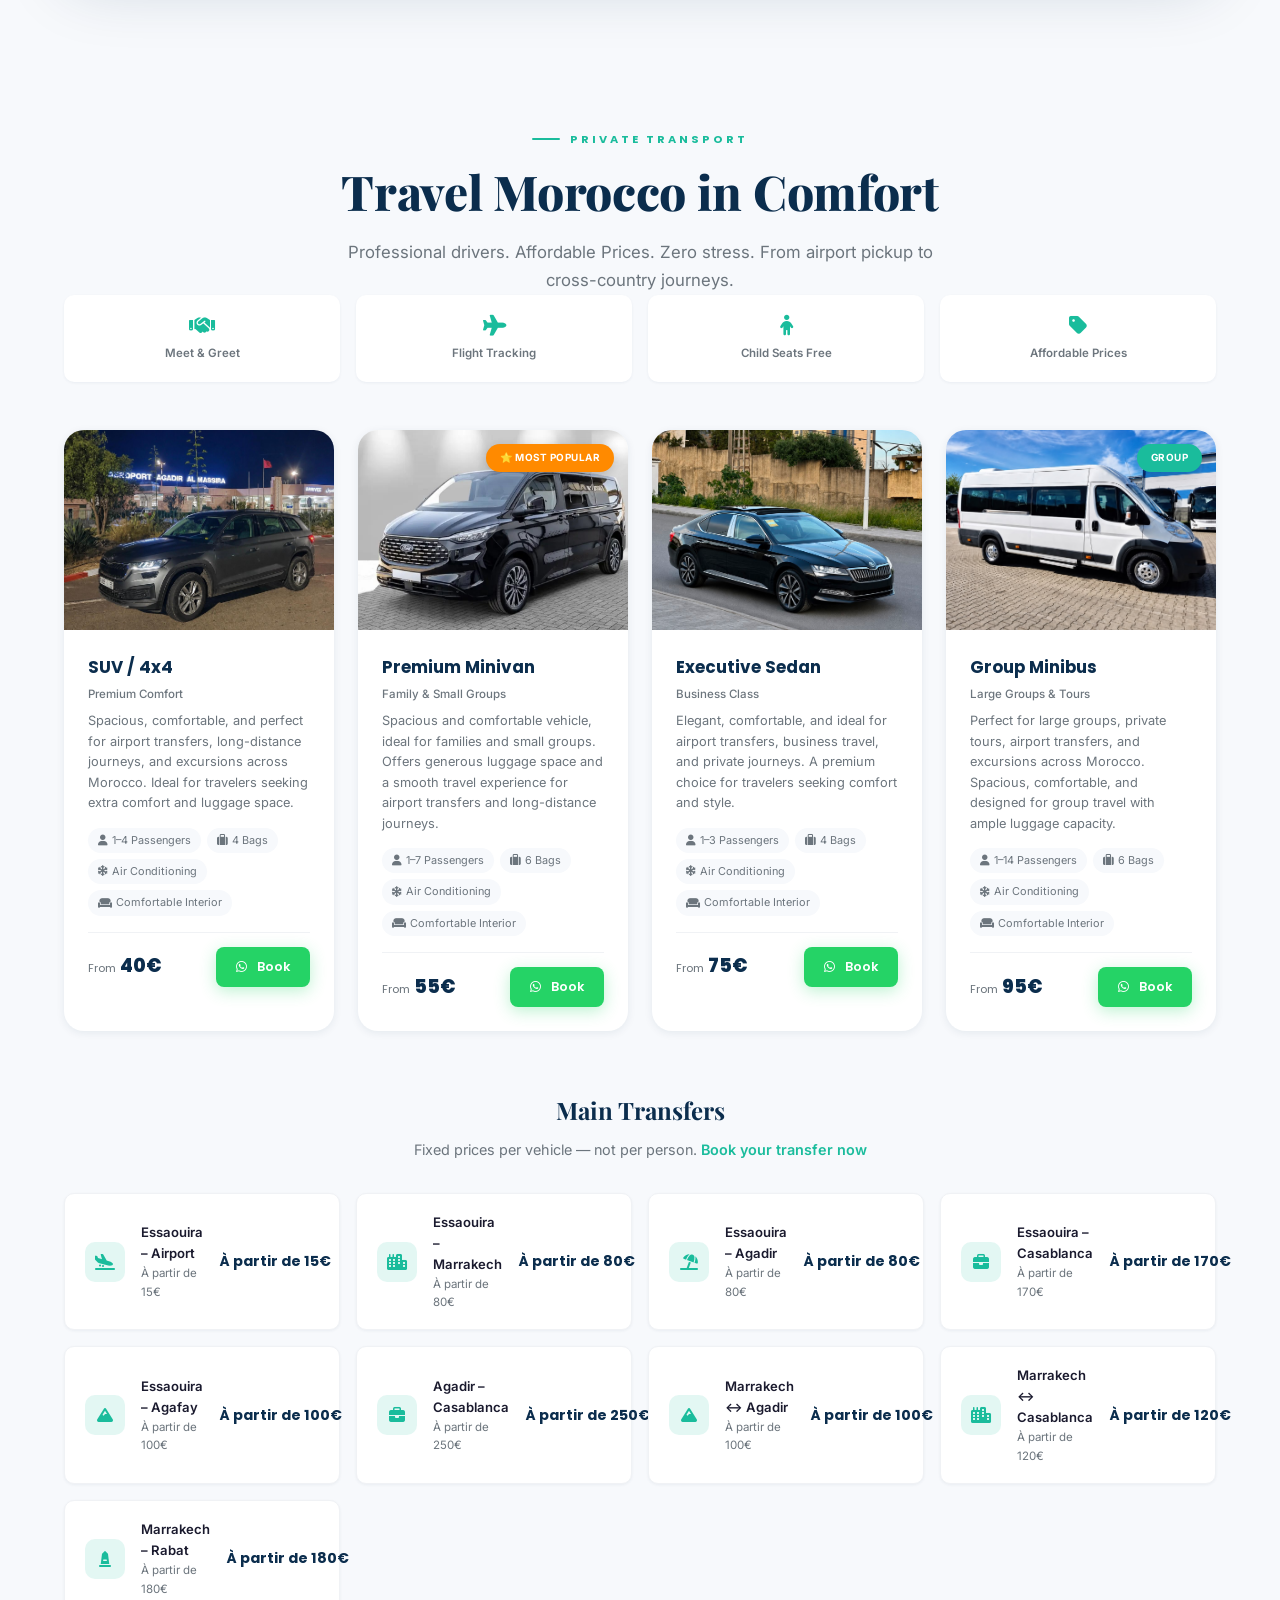
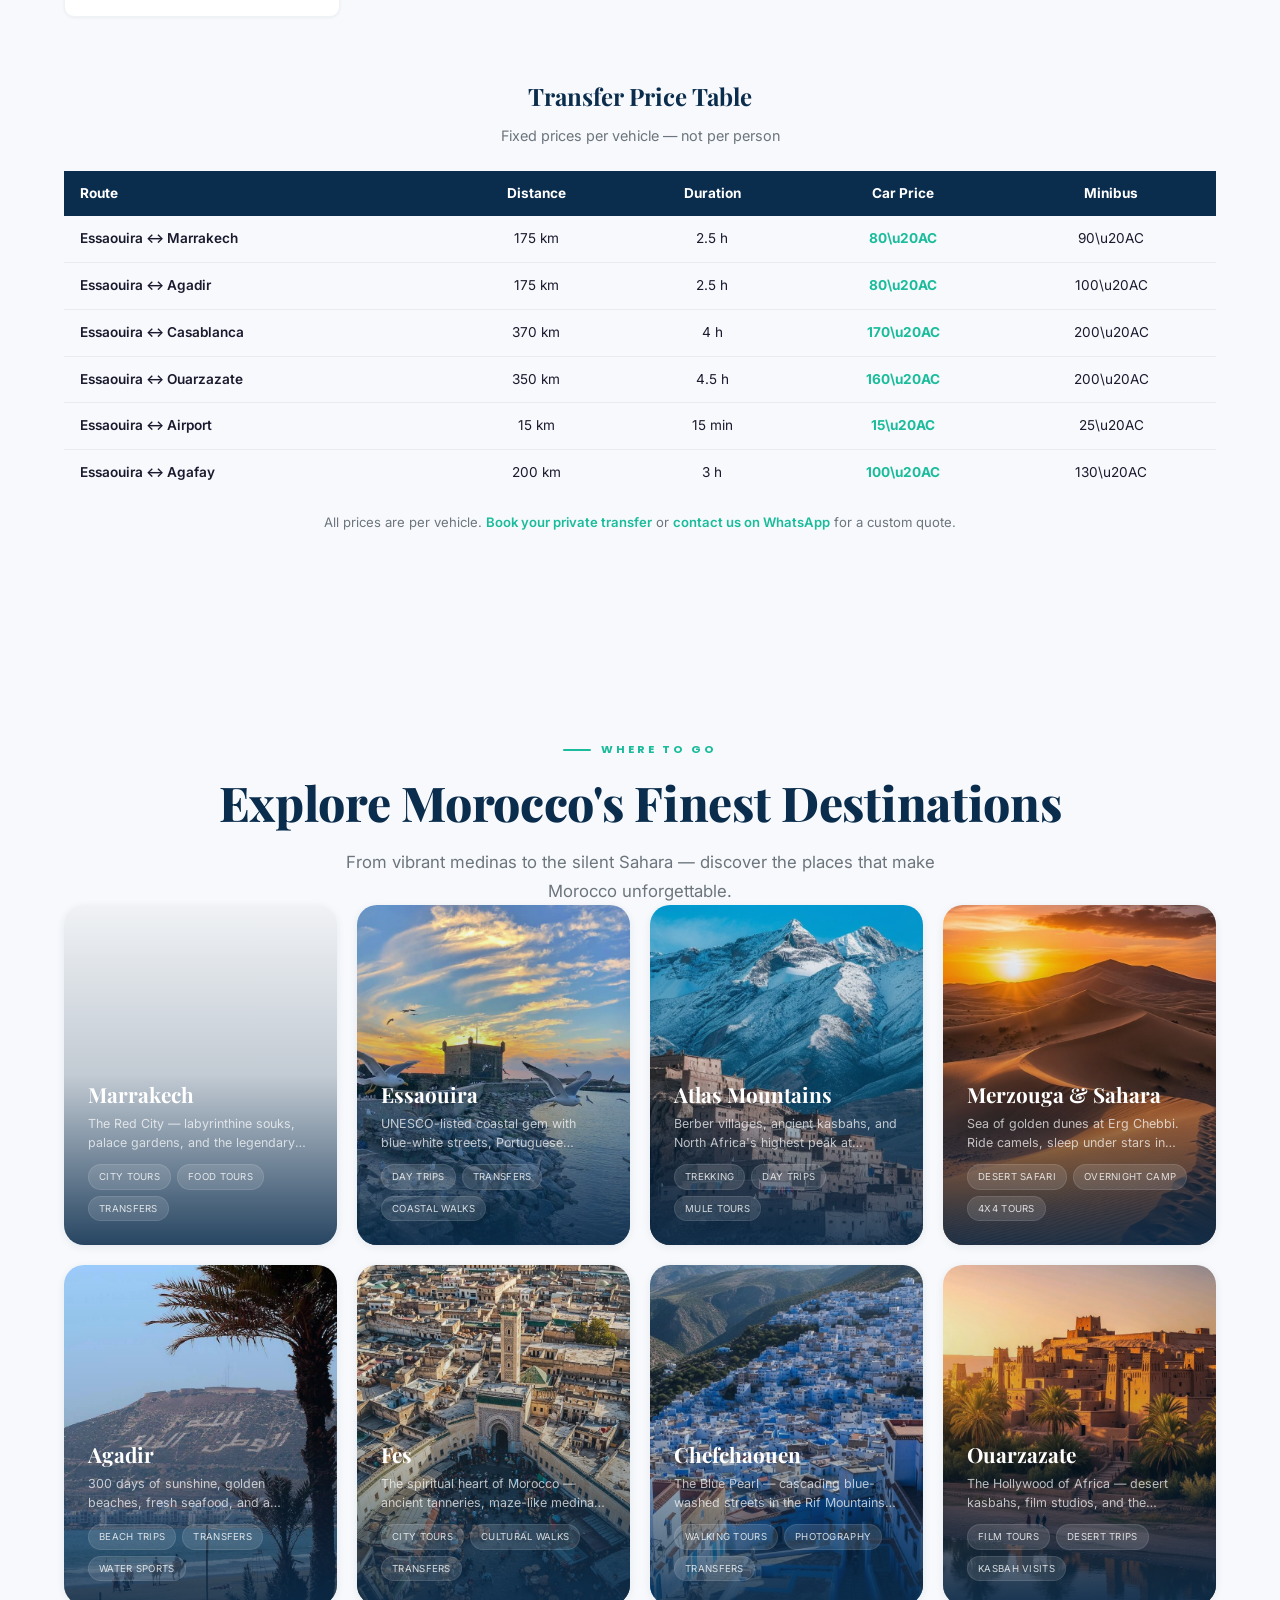
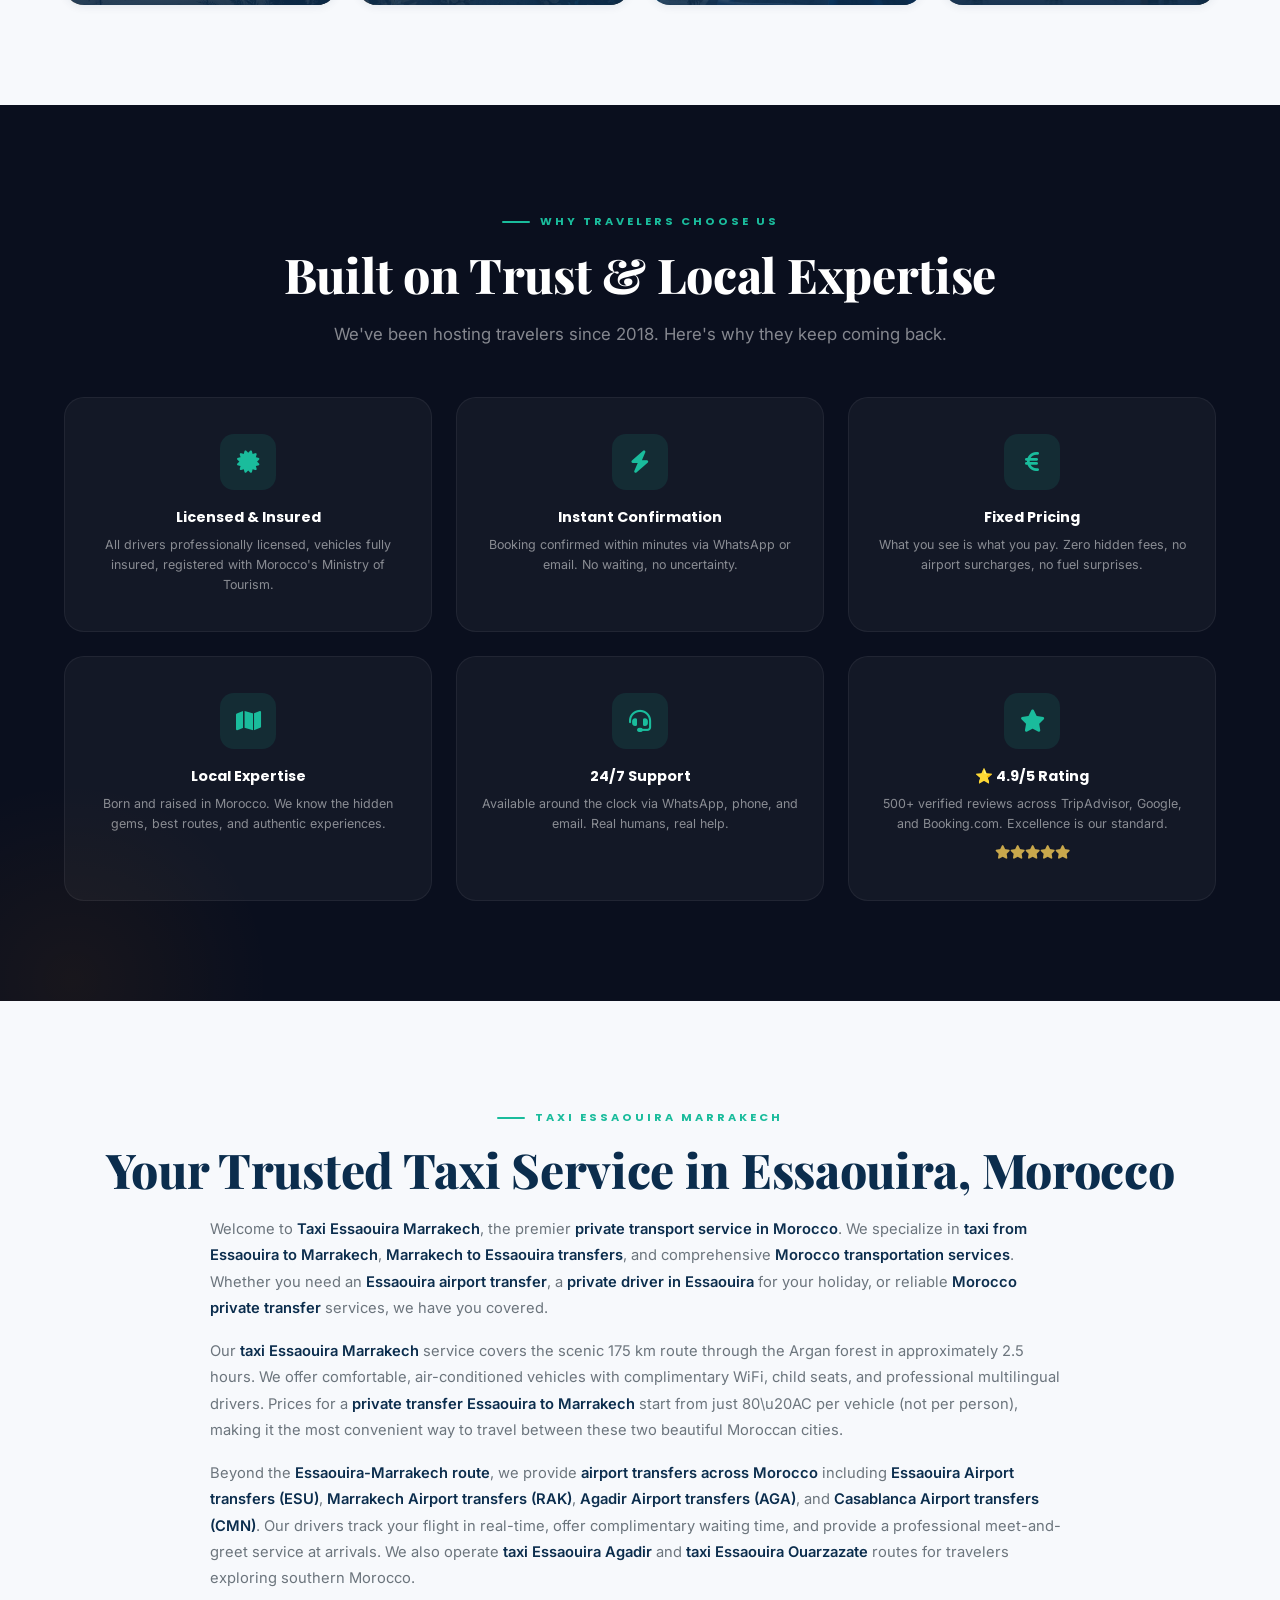
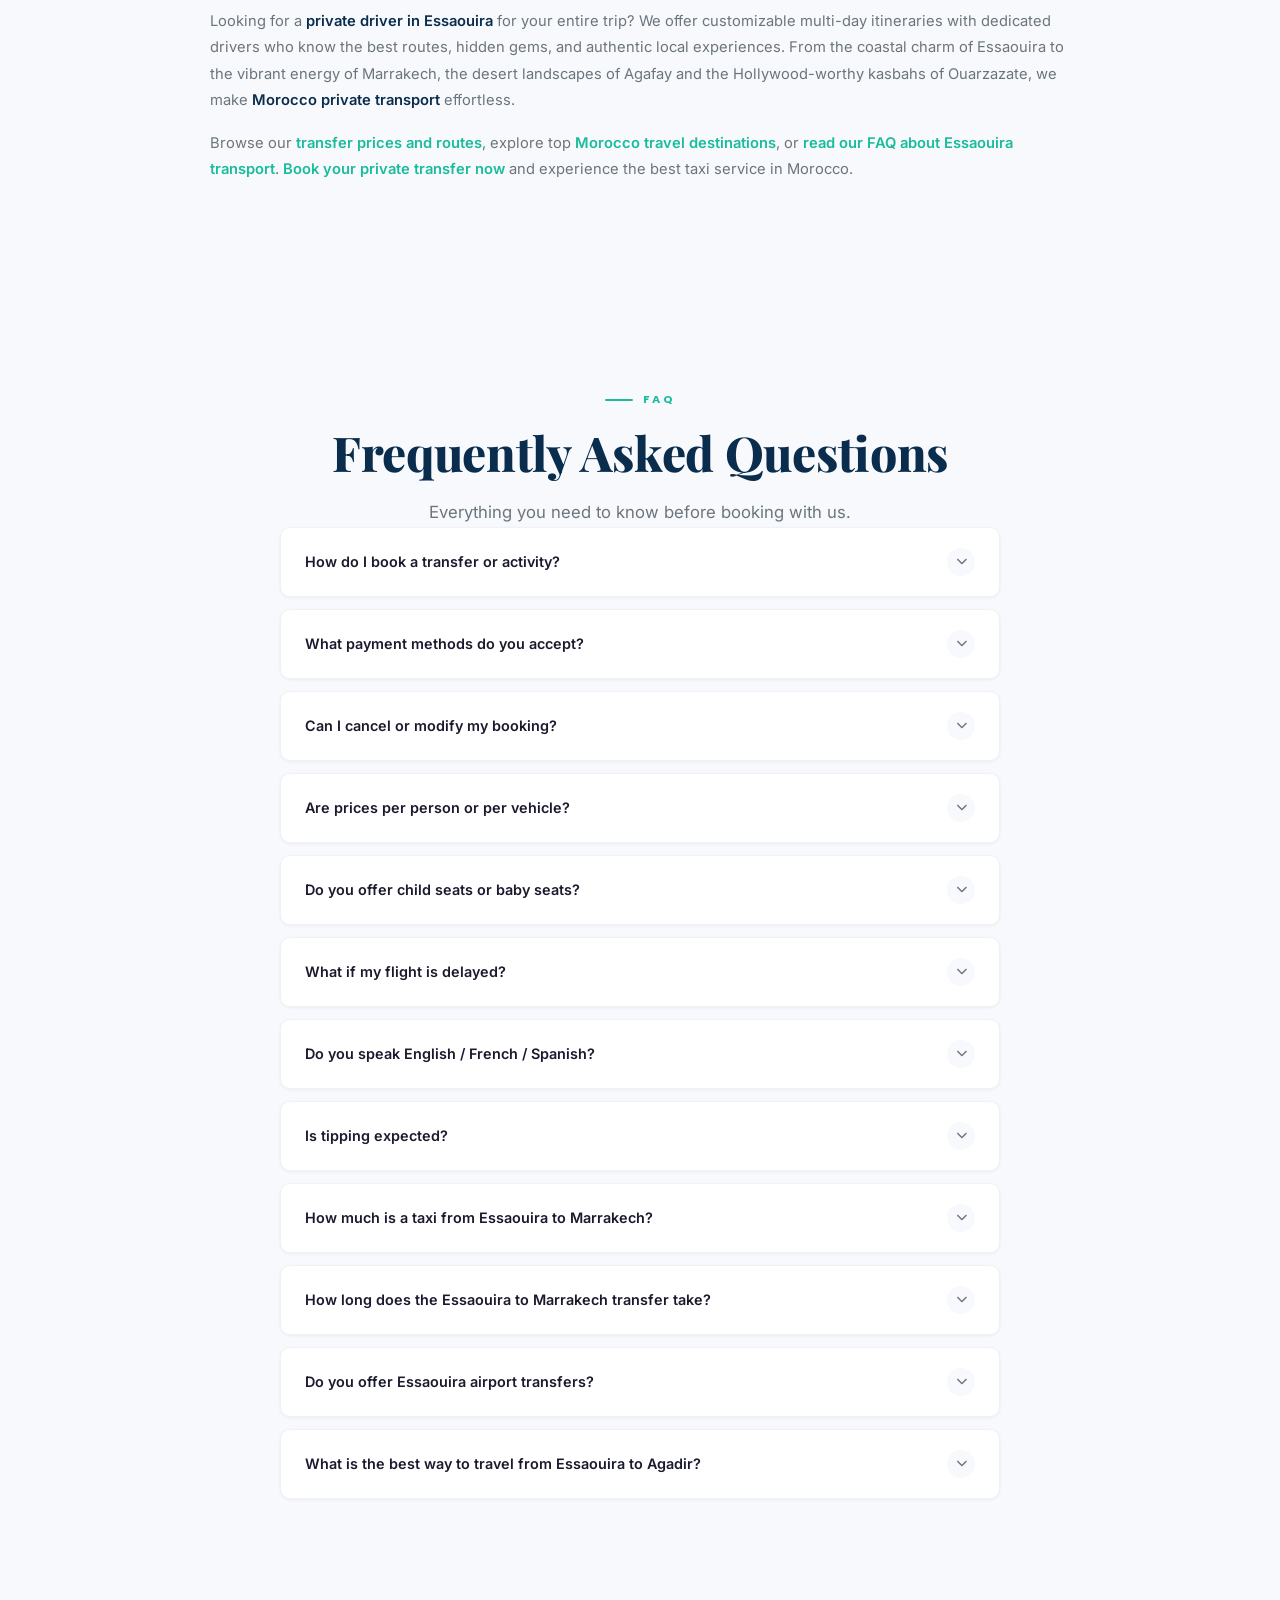
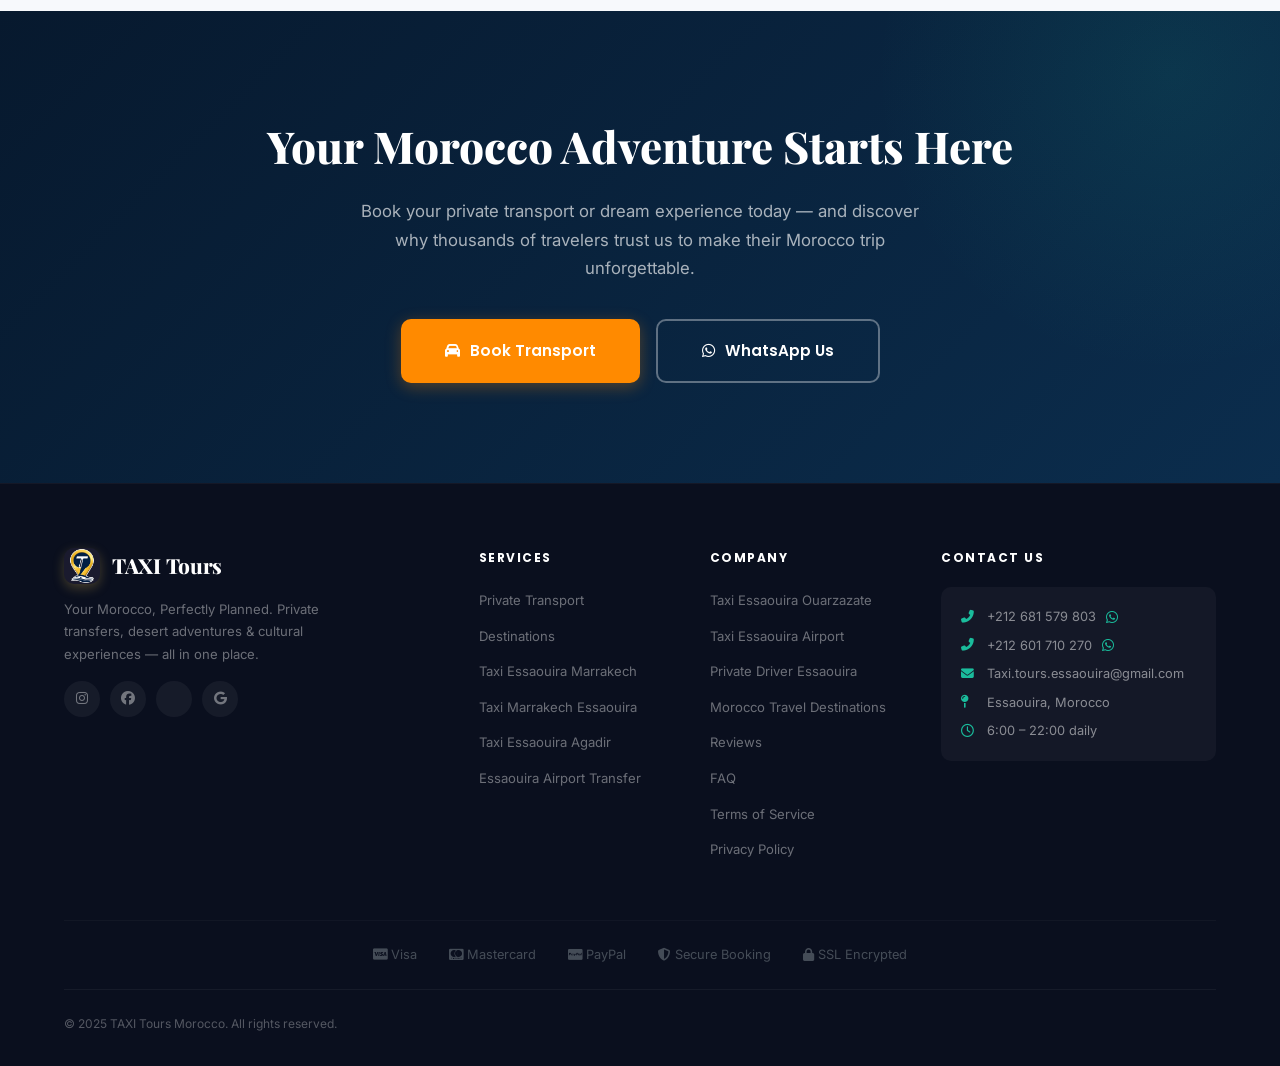
==== commit 5d73fcd4: "add seo pages" ====
--- a/index.html
+++ b/index.html
@@ -5,15 +5,222 @@
   <meta charset="UTF-8">
   <meta name="viewport" content="width=device-width,initial-scale=1">
   <link rel="icon" type="image/svg+xml" href="./images/logo-icon.png">
-  <title>TAXI Tours — Private Transfers, Desert Adventures & Cultural Experiences in Morocco</title>
-  <meta name="description"
-    content="Book premium private transport, desert safaris, and cultural experiences in Morocco. Professional drivers. Affordable Prices. 24/7 support.">
+  <link rel="apple-touch-icon" href="./images/logo-icon.png">
+  <link rel="canonical" href="https://www.taximarrakeckessaouiraa.com/">
+  <meta name="theme-color" content="#0B2D4D">
+
+  <!-- PRIMARY TITLE & META -->
+  <title>Taxi Essaouira Marrakech | Private Transfer & Airport Taxi Morocco</title>
+  <meta name="description" content="Book a private taxi between Essaouira and Marrakech. Airport transfers, fixed prices, professional drivers and 24/7 reservations across Morocco.">
+  <meta name="keywords" content="Taxi Essaouira Marrakech, Private Transfer Essaouira, Essaouira Airport Transfer, Taxi Marrakech Essaouira, Taxi Essaouira Airport, Private Driver Essaouira, Morocco Private Transfer">
+
+  <!-- OPEN GRAPH -->
+  <meta property="og:type" content="website">
+  <meta property="og:url" content="https://www.taximarrakeckessaouiraa.com/">
+  <meta property="og:title" content="Taxi Essaouira Marrakech | Private Transfer & Airport Taxi Morocco">
+  <meta property="og:description" content="Book a private taxi between Essaouira and Marrakech. Airport transfers, fixed prices, professional drivers and 24/7 reservations across Morocco.">
+  <meta property="og:image" content="https://www.taximarrakeckessaouiraa.com/images/og-image.jpg">
+  <meta property="og:image:width" content="1200">
+  <meta property="og:image:height" content="630">
+  <meta property="og:locale" content="en_US">
+  <meta property="og:site_name" content="Taxi Essaouira Marrakech">
+
+  <!-- TWITTER CARDS -->
+  <meta name="twitter:card" content="summary_large_image">
+  <meta name="twitter:title" content="Taxi Essaouira Marrakech | Private Transfer & Airport Taxi Morocco">
+  <meta name="twitter:description" content="Book a private taxi between Essaouira and Marrakech. Airport transfers, fixed prices, professional drivers and 24/7 reservations across Morocco.">
+  <meta name="twitter:image" content="https://www.taximarrakeckessaouiraa.com/images/og-image.jpg">
+
+  <!-- ROBOTS -->
+  <meta name="robots" content="index, follow, max-snippet:-1, max-image-preview:large">
+  <meta name="googlebot" content="index, follow, max-snippet:-1, max-image-preview:large">
+
+  <!-- HREFLANG -->
+  <link rel="alternate" hreflang="en" href="https://www.taximarrakeckessaouiraa.com/">
+  <link rel="alternate" hreflang="fr" href="https://www.taximarrakeckessaouiraa.com/fr/">
+  <link rel="alternate" hreflang="x-default" href="https://www.taximarrakeckessaouiraa.com/">
+
+  <!-- STRUCTURED DATA - LocalBusiness -->
+  <script type="application/ld+json">
+  {
+    "@context": "https://schema.org",
+    "@type": "LocalBusiness",
+    "name": "Taxi Essaouira Marrakech",
+    "image": "https://www.taximarrakeckessaouiraa.com/images/logo-horizontal.svg",
+    "logo": "https://www.taximarrakeckessaouiraa.com/images/logo-icon.png",
+    "url": "https://www.taximarrakeckessaouiraa.com",
+    "telephone": "+212681579803",
+    "email": "Taxi.tours.essaouira@gmail.com",
+    "description": "Private taxi and transfer services in Morocco. Specializing in Essaouira to Marrakech transfers, airport transfers, and private driver services across Morocco.",
+    "priceRange": "\u20AC\u20AC",
+    "address": {
+      "@type": "PostalAddress",
+      "addressLocality": "Essaouira",
+      "addressRegion": "Marrakech-Safi",
+      "addressCountry": "MA"
+    },
+    "aggregateRating": {
+      "@type": "AggregateRating",
+      "ratingValue": "4.9",
+      "reviewCount": "500",
+      "bestRating": "5"
+    },
+    "openingHoursSpecification": [
+      {
+        "@type": "OpeningHoursSpecification",
+        "dayOfWeek": ["Monday","Tuesday","Wednesday","Thursday","Friday","Saturday","Sunday"],
+        "opens": "06:00",
+        "closes": "22:00"
+      }
+    ],
+    "sameAs": [
+      "https://www.instagram.com/taxitoursessaouira",
+      "https://www.facebook.com/taxitoursessaouira",
+      "https://www.tripadvisor.com/taxitoursessaouira"
+    ],
+    "areaServed": [
+      {"@type": "City", "name": "Marrakech"},
+      {"@type": "City", "name": "Essaouira"},
+      {"@type": "City", "name": "Agadir"},
+      {"@type": "City", "name": "Casablanca"},
+      {"@type": "City", "name": "Rabat"},
+      {"@type": "City", "name": "Ouarzazate"}
+    ]
+  }
+  </script>
+
+  <!-- STRUCTURED DATA - TaxiService -->
+  <script type="application/ld+json">
+  {
+    "@context": "https://schema.org",
+    "@type": "Service",
+    "name": "Taxi Essaouira Marrakech Private Transfer",
+    "serviceType": "TaxiService",
+    "provider": {
+      "@type": "LocalBusiness",
+      "name": "Taxi Essaouira Marrakech"
+    },
+    "areaServed": ["Marrakech", "Essaouira", "Agadir", "Casablanca", "Ouarzazate"],
+    "description": "Private taxi transfers between Essaouira and Marrakech, airport transfers, and private driver services across Morocco."
+  }
+  </script>
+
+  <!-- STRUCTURED DATA - BreadcrumbList -->
+  <script type="application/ld+json">
+  {
+    "@context": "https://schema.org",
+    "@type": "BreadcrumbList",
+    "itemListElement": [
+      {"@type": "ListItem", "position": 1, "name": "Home", "item": "https://www.taximarrakeckessaouiraa.com/"},
+      {"@type": "ListItem", "position": 2, "name": "Taxi Essaouira Marrakech", "item": "https://www.taximarrakeckessaouiraa.com/taxi-essaouira-marrakech.html"},
+      {"@type": "ListItem", "position": 3, "name": "Private Transfers", "item": "https://www.taximarrakeckessaouiraa.com/#transport"},
+      {"@type": "ListItem", "position": 4, "name": "Destinations", "item": "https://www.taximarrakeckessaouiraa.com/#destinations"},
+      {"@type": "ListItem", "position": 5, "name": "Contact", "item": "https://www.taximarrakeckessaouiraa.com/#contact"}
+    ]
+  }
+  </script>
+
+  <!-- STRUCTURED DATA - FAQPage -->
+  <script type="application/ld+json">
+  {
+    "@context": "https://schema.org",
+    "@type": "FAQPage",
+    "mainEntity": [
+      {
+        "@type": "Question",
+        "name": "How do I book a taxi from Essaouira to Marrakech?",
+        "acceptedAnswer": {
+          "@type": "Answer",
+          "text": "Simply fill out our booking form or click the WhatsApp button on our site. We confirm within 5-30 minutes with all details. You can also email or call us directly at +212681579803."
+        }
+      },
+      {
+        "@type": "Question",
+        "name": "How much is a taxi from Essaouira to Marrakech?",
+        "acceptedAnswer": {
+          "@type": "Answer",
+          "text": "A private taxi from Essaouira to Marrakech costs 80\u20AC per vehicle (not per person). For larger groups, a minibus is available from 90\u20AC. All prices are fixed with no hidden fees."
+        }
+      },
+      {
+        "@type": "Question",
+        "name": "How long does the Essaouira to Marrakech transfer take?",
+        "acceptedAnswer": {
+          "@type": "Answer",
+          "text": "The transfer from Essaouira to Marrakech takes approximately 2.5 hours covering 175 km. We offer comfortable vehicles with air conditioning and complimentary WiFi."
+        }
+      },
+      {
+        "@type": "Question",
+        "name": "Do you offer Essaouira airport transfers?",
+        "acceptedAnswer": {
+          "@type": "Answer",
+          "text": "Yes, we provide Essaouira Airport transfers (ESU) to and from the city center and all nearby destinations. Prices start from 15\u20AC for Essaouira Airport to city center. We also serve Marrakech Airport (RAK), Agadir Airport (AGA), and Casablanca Airport (CMN)."
+        }
+      },
+      {
+        "@type": "Question",
+        "name": "What is the best way to get from Essaouira to Agadir?",
+        "acceptedAnswer": {
+          "@type": "Answer",
+          "text": "The best way to travel from Essaouira to Agadir is by private taxi transfer. The journey takes approximately 2.5 hours and costs from 80\u20AC per vehicle. This offers door-to-door convenience with air conditioning and a professional driver."
+        }
+      }
+    ]
+  }
+  </script>
+
+  <!-- STRUCTURED DATA - WebSite -->
+  <script type="application/ld+json">
+  {
+    "@context": "https://schema.org",
+    "@type": "WebSite",
+    "name": "Taxi Essaouira Marrakech",
+    "url": "https://www.taximarrakeckessaouiraa.com",
+    "potentialAction": {
+      "@type": "SearchAction",
+      "target": "https://www.taximarrakeckessaouiraa.com/?search={search_term_string}",
+      "query-input": "required name=search_term_string"
+    }
+  }
+  </script>
+
+  <!-- STRUCTURED DATA - Review -->
+  <script type="application/ld+json">
+  {
+    "@context": "https://schema.org",
+    "@type": "Review",
+    "itemReviewed": {
+      "@type": "LocalBusiness",
+      "name": "Taxi Essaouira Marrakech"
+    },
+    "reviewRating": {
+      "@type": "Rating",
+      "ratingValue": "4.9",
+      "bestRating": "5"
+    },
+    "author": {
+      "@type": "Person",
+      "name": "Verified Travelers"
+    },
+    "reviewBody": "Excellent private taxi service between Essaouira and Marrakech. Professional drivers, comfortable vehicles, and punctual service. Highly recommended for airport transfers and long-distance travel in Morocco."
+  }
+  </script>
+
+  <meta http-equiv="Cache-Control" content="public, max-age=31536000, immutable">
+
   <link rel="preconnect" href="https://fonts.googleapis.com">
   <link rel="preconnect" href="https://fonts.gstatic.com" crossorigin>
   <link
     href="https://fonts.googleapis.com/css2?family=Playfair+Display:ital,wght@0,400;0,600;0,700;0,800;0,900;1,400&family=Poppins:wght@400;500;600;700;800&family=Inter:wght@300;400;500;600;700&display=swap"
     rel="stylesheet">
   <link rel="stylesheet" href="https://cdnjs.cloudflare.com/ajax/libs/font-awesome/6.5.0/css/all.min.css">
+
+  <!-- PRELOAD HERO IMAGES -->
+  <link rel="preload" as="image" href="https://images.unsplash.com/photo-1597212618440-806262de4f6b?w=1920&q=80" fetchpriority="high">
+  <link rel="preload" as="image" href="./images/bg/1.jpg">
+  <link rel="preload" as="image" href="./images/bg/2.jpg">
+  <link rel="preload" as="image" href="./images/bg/4.jpg">
 
   <style>
     /* ======================================================
@@ -2383,6 +2590,41 @@
       color: var(--secondary)
     }
 
+    /* ---- SEO Content ---- */
+    .seo-content p:last-child { margin-bottom: 0; }
+    .seo-content strong { color: var(--primary); font-weight: 600; }
+
+    /* ---- Hero Overlay Pattern ---- */
+    .hero-overlay::after {
+      content: '';
+      position: absolute;
+      inset: 0;
+      background: url("data:image/svg+xml,%3Csvg width='60' height='60' viewBox='0 0 60 60' xmlns='http://www.w3.org/2000/svg'%3E%3Cg fill='none' fill-rule='evenodd'%3E%3Cg fill='%23ffffff' fill-opacity='0.03'%3E%3Cpath d='M36 34v-4h-2v4h-4v2h4v4h2v-4h4v-2h-4zm0-30V0h-2v4h-4v2h4v4h2V6h4V4h-4zM6 34v-4H4v4H0v2h4v4h2v-4h4v-2H6zM6 4V0H4v4H0v2h4v4h2V6h4V4H6z'/%3E%3C/g%3E%3C/g%3E%3C/svg%3E");
+      pointer-events: none;
+    }
+
+    /* ---- Page Fade In ---- */
+    body { animation: pageFadeIn 0.5s ease-out; }
+    @keyframes pageFadeIn { from { opacity: 0; } to { opacity: 1; } }
+
+    /* ---- Skeleton Loading for Images ---- */
+    .vehicle-card-image, .destination-card-image {
+      background-color: #f0f2f5;
+    }
+
+    /* ---- Trust Section Background Effect ---- */
+    .trust-section::after {
+      content: '';
+      position: absolute;
+      bottom: -20%;
+      left: -10%;
+      width: 400px;
+      height: 400px;
+      background: radial-gradient(circle, rgba(255, 138, 0, 0.06), transparent 70%);
+      border-radius: 50%;
+      pointer-events: none;
+    }
+
     /* ---- Responsive ---- */
     @media(max-width:1024px) {
       .vehicle-selector {
@@ -3102,12 +3344,13 @@
         </span></a>
       <div class="navbar-menu" id="navbarMenu">
         <button class="navbar-close" id="navbarClose" aria-label="Close menu">&times;</button>
-        <a href="#hero" class="navbar-link active" data-i18n="nav.home">Home</a>
-        <a href="#transport" class="navbar-link" data-i18n="nav.transport">Transport</a>
-        <a href="javascript:void(0)" class="navbar-link" onclick="TariffsModal.open()" data-i18n="nav.tariffs">Tarifs</a>
-        <a href="#destinations" class="navbar-link" data-i18n="nav.destinations">Destinations</a>
-        <a href="#faq" class="navbar-link" data-i18n="nav.faq">FAQ</a>
-        <a href="#contact" class="navbar-link" data-i18n="nav.contact">Contact</a>
+        <a href="#hero" class="navbar-link active" data-i18n="nav.home"><i class="fas fa-home" style="width:20px"></i> Home</a>
+        <a href="#transport" class="navbar-link" data-i18n="nav.transport"><i class="fas fa-car" style="width:20px"></i> Transport</a>
+        <a href="javascript:void(0)" class="navbar-link" onclick="TariffsModal.open()" data-i18n="nav.tariffs"><i class="fas fa-euro-sign" style="width:20px"></i> Prices</a>
+        <a href="#destinations" class="navbar-link" data-i18n="nav.destinations"><i class="fas fa-map-marker-alt" style="width:20px"></i> Destinations</a>
+        <a href="#trust" class="navbar-link" data-i18n="nav.reviews"><i class="fas fa-star" style="width:20px"></i> Reviews</a>
+        <a href="#faq" class="navbar-link" data-i18n="nav.faq"><i class="fas fa-question-circle" style="width:20px"></i> FAQ</a>
+        <a href="#contact" class="navbar-link" data-i18n="nav.contact"><i class="fas fa-envelope" style="width:20px"></i> Contact</a>
         <select class="navbar-lang" data-i18n-aria="aria.lang">
           <option value="en">EN</option>
           <option value="fr">FR</option>
@@ -3127,23 +3370,24 @@
   <section class="hero" id="hero">
     <div class="hero-slider" id="heroSlider">
       <div class="hero-slide active"
-        style="background-image:url('https://images.unsplash.com/photo-1597212618440-806262de4f6b?w=1920&q=80')"></div>
-      <div class="hero-slide" style="background-image:url('/images/bg/1.jpg')">
+        style="background-image:url('https://images.unsplash.com/photo-1597212618440-806262de4f6b?w=1920&q=80')"
+        role="img" aria-label="Private taxi transfer between Essaouira and Marrakech in Morocco"></div>
+      <div class="hero-slide" style="background-image:url('/images/bg/1.jpg')"
+        role="img" aria-label="Morocco desert landscape private transfer tour">
       </div>
       <div class="hero-slide"
-        style="background-image:url('./images/bg/2.jpg')"></div>
+        style="background-image:url('./images/bg/2.jpg')" role="img" aria-label="Essaouira coastal city Morocco taxi service"></div>
   
       <div class="hero-slide"
-        style="background-image:url('./images/bg/4.jpg')"></div>
+        style="background-image:url('./images/bg/4.jpg')" role="img" aria-label="Private driver tour in Essaouira Morocco"></div>
     </div>
     <div class="hero-overlay"></div>
     <div class="hero-content">
       <div class="container">
         <div class="hero-badge"><span class="hero-badge-dot"></span><span data-i18n="hero.badge">Your Morocco, Perfectly
             Planned</span></div>
-        <h1 class="hero-title" data-i18n="hero.title">Discover Morocco<br>in <span>Style &amp; Comfort</span></h1>
-        <p class="hero-text" data-i18n="hero.text">Private transfers, desert adventures &amp; cultural experiences — all
-          in one place. Professional drivers, Affordable Prices, 24/7 support.</p>
+        <h1 class="hero-title">Private Taxi <span>Essaouira Marrakech</span></h1>
+        <p class="hero-text">Book your <strong>taxi from Essaouira to Marrakech</strong>, <strong>airport transfer</strong>, or <strong>private driver</strong> across Morocco. Professional drivers, fixed prices from 15\u20AC, 24/7 support.</p>
         <div class="hero-actions">
           <a href="book-now/index.html" class="btn btn-cta btn-lg"><i
               class="fas fa-car"></i> <span data-i18n="hero.cta">Book Transport</span></a>
@@ -3177,6 +3421,9 @@
   <section class="search-section" id="booking">
     <div class="container">
       <div class="search-card reveal">
+        <div class="urgency-banner" style="text-align:center;padding:8px 16px;background:linear-gradient(135deg,var(--secondary),var(--secondary-dark));border-radius:var(--radius-sm);margin-bottom:16px;color:white;font-size:0.78rem;font-weight:600">
+          &#9889; Book now &amp; get a <strong>FREE Argan Oil Cooperative visit</strong> on Essaouira &#8596; Marrakech transfers
+        </div>
         <div class="search-tabs" id="searchTabs">
           <button class="search-tab active" data-tab="transport" onclick="Search.switch('transport')"><i
               class="fas fa-car"></i> <span data-i18n="search.tab.transport">Transport</span></button>
@@ -3271,7 +3518,7 @@
 
       <div class="vehicles-grid">
         <div class="vehicle-card reveal">
-          <div class="vehicle-card-image" style="background-image:url('./images/car/SUV/3.jpeg')">
+          <div class="vehicle-card-image" style="background-image:url('./images/car/SUV/3.jpeg')" role="img" aria-label="SUV 4x4 Essaouira Marrakech private transfer vehicle">
           </div>
           <div class="vehicle-card-body">
             <h3 class="vehicle-card-name" data-i18n="vehicle.economy.name">SUV / 4x4</h3>
@@ -3293,7 +3540,7 @@
         </div>
 
         <div class="vehicle-card reveal">
-          <div class="vehicle-card-image" style="background-image:url('./images/car/SUV/2.jpeg')">
+          <div class="vehicle-card-image" style="background-image:url('./images/car/SUV/2.jpeg')" role="img" aria-label="Premium minivan Essaouira airport transfer vehicle">
             <span class="vehicle-card-badge popular" data-i18n="vehicle.premium.badge">? Most Popular</span>
           </div>
           <div class="vehicle-card-body">
@@ -3316,7 +3563,7 @@
         </div>
 
         <div class="vehicle-card reveal">
-          <div class="vehicle-card-image" style="background-image:url('./images/car/SUV/1.jpeg')">
+          <div class="vehicle-card-image" style="background-image:url('./images/car/SUV/1.jpeg')" role="img" aria-label="Executive sedan private driver Essaouira">
           </div>
           <div class="vehicle-card-body">
             <h3 class="vehicle-card-name" data-i18n="vehicle.suv.name">Executive Sedan</h3>
@@ -3338,7 +3585,7 @@
         </div>
 
         <div class="vehicle-card reveal">
-          <div class="vehicle-card-image" style="background-image:url('./images/car/SUV/4.jpeg')">
+          <div class="vehicle-card-image" style="background-image:url('./images/car/SUV/4.jpeg')" role="img" aria-label="Group minibus Morocco private transfer vehicle">
             <span class="vehicle-card-badge best" data-i18n="vehicle.minivan.badge">Group</span>
           </div>
           <div class="vehicle-card-body">
@@ -3363,8 +3610,9 @@
 
       <div class="reveal" style="margin-top:60px">
         <h3
-          style="font-family:var(--font-display);font-size:1.5rem;font-weight:700;color:var(--primary);margin-bottom:20px;text-align:center"
-          data-i18n="routes.title">Transferts Principaux</h3>
+          style="font-family:var(--font-display);font-size:1.5rem;font-weight:700;color:var(--primary);margin-bottom:8px;text-align:center"
+          data-i18n="routes.title">Morocco Transfer Prices</h3>
+        <p style="text-align:center;color:var(--text-muted);margin-bottom:24px;font-size:0.9rem">Fixed prices per vehicle — not per person. <a href="book-now/index.html" style="color:var(--secondary);font-weight:600">Book your transfer now</a></p>
         <div class="routes-grid">
           <div class="route-card" onclick="Search.bookRoute('Essaouira')">
             <div class="route-icon"><i class="fas fa-plane-arrival"></i></div>
@@ -3439,6 +3687,69 @@
             <div class="route-price">À partir de 180€</div>
           </div>
         </div>
+      </div>
+
+      <div class="reveal" style="margin-top:60px">
+        <h3 style="font-family:var(--font-display);font-size:1.5rem;font-weight:700;color:var(--primary);margin-bottom:8px;text-align:center">Transfer Price Table</h3>
+        <p style="text-align:center;color:var(--text-muted);margin-bottom:24px;font-size:0.9rem">Fixed prices per vehicle — not per person</p>
+        <div style="overflow-x:auto">
+          <table style="width:100%;border-collapse:collapse;font-size:0.85rem">
+            <thead>
+              <tr style="background:var(--primary);color:white">
+                <th style="padding:12px 16px;text-align:left">Route</th>
+                <th style="padding:12px 16px;text-align:center">Distance</th>
+                <th style="padding:12px 16px;text-align:center">Duration</th>
+                <th style="padding:12px 16px;text-align:center">Car Price</th>
+                <th style="padding:12px 16px;text-align:center">Minibus</th>
+              </tr>
+            </thead>
+            <tbody>
+              <tr style="border-bottom:1px solid var(--border)">
+                <td style="padding:12px 16px;font-weight:600">Essaouira &#8596; Marrakech</td>
+                <td style="padding:12px 16px;text-align:center">175 km</td>
+                <td style="padding:12px 16px;text-align:center">2.5 h</td>
+                <td style="padding:12px 16px;text-align:center;font-weight:700;color:var(--secondary)">80\u20AC</td>
+                <td style="padding:12px 16px;text-align:center">90\u20AC</td>
+              </tr>
+              <tr style="border-bottom:1px solid var(--border)">
+                <td style="padding:12px 16px;font-weight:600">Essaouira &#8596; Agadir</td>
+                <td style="padding:12px 16px;text-align:center">175 km</td>
+                <td style="padding:12px 16px;text-align:center">2.5 h</td>
+                <td style="padding:12px 16px;text-align:center;font-weight:700;color:var(--secondary)">80\u20AC</td>
+                <td style="padding:12px 16px;text-align:center">100\u20AC</td>
+              </tr>
+              <tr style="border-bottom:1px solid var(--border)">
+                <td style="padding:12px 16px;font-weight:600">Essaouira &#8596; Casablanca</td>
+                <td style="padding:12px 16px;text-align:center">370 km</td>
+                <td style="padding:12px 16px;text-align:center">4 h</td>
+                <td style="padding:12px 16px;text-align:center;font-weight:700;color:var(--secondary)">170\u20AC</td>
+                <td style="padding:12px 16px;text-align:center">200\u20AC</td>
+              </tr>
+              <tr style="border-bottom:1px solid var(--border)">
+                <td style="padding:12px 16px;font-weight:600">Essaouira &#8596; Ouarzazate</td>
+                <td style="padding:12px 16px;text-align:center">350 km</td>
+                <td style="padding:12px 16px;text-align:center">4.5 h</td>
+                <td style="padding:12px 16px;text-align:center;font-weight:700;color:var(--secondary)">160\u20AC</td>
+                <td style="padding:12px 16px;text-align:center">200\u20AC</td>
+              </tr>
+              <tr style="border-bottom:1px solid var(--border)">
+                <td style="padding:12px 16px;font-weight:600">Essaouira &#8596; Airport</td>
+                <td style="padding:12px 16px;text-align:center">15 km</td>
+                <td style="padding:12px 16px;text-align:center">15 min</td>
+                <td style="padding:12px 16px;text-align:center;font-weight:700;color:var(--secondary)">15\u20AC</td>
+                <td style="padding:12px 16px;text-align:center">25\u20AC</td>
+              </tr>
+              <tr>
+                <td style="padding:12px 16px;font-weight:600">Essaouira &#8596; Agafay</td>
+                <td style="padding:12px 16px;text-align:center">200 km</td>
+                <td style="padding:12px 16px;text-align:center">3 h</td>
+                <td style="padding:12px 16px;text-align:center;font-weight:700;color:var(--secondary)">100\u20AC</td>
+                <td style="padding:12px 16px;text-align:center">130\u20AC</td>
+              </tr>
+            </tbody>
+          </table>
+        </div>
+        <p style="text-align:center;margin-top:16px;font-size:0.82rem;color:var(--text-muted)">All prices are per vehicle. <a href="book-now/index.html" style="color:var(--secondary);font-weight:600">Book your private transfer</a> or <a href="https://wa.me/212681579803" target="_blank" style="color:var(--secondary);font-weight:600">contact us on WhatsApp</a> for a custom quote.</p>
       </div>
 
   </section>
@@ -3458,7 +3769,8 @@
 
         <div class="destination-card reveal">
           <div class="destination-card-image"
-            style="background-image:url('https://images.unsplash.com/photo-1597212618440-806262de4f6b?w=600&q=80')">
+            style="background-image:url('https://images.unsplash.com/photo-1597212618440-806262de4f6b?w=600&q=80')"
+            role="img" aria-label="Marrakech city tour private taxi transfer">
           </div>
           <div class="destination-card-overlay"></div>
           <div class="destination-card-body">
@@ -3472,7 +3784,7 @@
         </div>
 
         <div class="destination-card reveal">
-          <div class="destination-card-image" style="background-image:url('./images/city/essaouira.jpg')"></div>
+          <div class="destination-card-image" style="background-image:url('./images/city/essaouira.jpg')" role="img" aria-label="Essaouira coastal city taxi transfer service"></div>
           <div class="destination-card-overlay"></div>
           <div class="destination-card-body">
             <h3 class="destination-card-name" data-i18n="dest.essaouira.name">Essaouira</h3>
@@ -3485,7 +3797,7 @@
         </div>
 
         <div class="destination-card reveal">
-          <div class="destination-card-image" style="background-image:url('./images/city/atlas.jpg')"></div>
+          <div class="destination-card-image" style="background-image:url('./images/city/atlas.jpg')" role="img" aria-label="Atlas Mountains private driver tour Morocco"></div>
           <div class="destination-card-overlay"></div>
           <div class="destination-card-body">
             <h3 class="destination-card-name" data-i18n="dest.atlas.name">Atlas Mountains</h3>
@@ -3498,7 +3810,7 @@
         </div>
 
         <div class="destination-card reveal">
-          <div class="destination-card-image" style="background-image:url('./images/city/marzouga.jpg')"></div>
+          <div class="destination-card-image" style="background-image:url('./images/city/marzouga.jpg')" role="img" aria-label="Merzouga Sahara desert private tour transfer"></div>
           <div class="destination-card-overlay"></div>
           <div class="destination-card-body">
             <h3 class="destination-card-name" data-i18n="dest.merzouga.name">Merzouga &amp; Sahara</h3>
@@ -3511,7 +3823,7 @@
         </div>
 
         <div class="destination-card reveal">
-          <div class="destination-card-image" style="background-image:url('./images/city/agadir.jpg')"></div>
+          <div class="destination-card-image" style="background-image:url('./images/city/agadir.jpg')" role="img" aria-label="Agadir beach city transfer service Morocco"></div>
           <div class="destination-card-overlay"></div>
           <div class="destination-card-body">
             <h3 class="destination-card-name" data-i18n="dest.agadir.name">Agadir</h3>
@@ -3524,7 +3836,7 @@
         </div>
 
         <div class="destination-card reveal">
-          <div class="destination-card-image" style="background-image:url('./images/city/fes.jpg')"></div>
+          <div class="destination-card-image" style="background-image:url('./images/city/fes.jpg')" role="img" aria-label="Fes city tour private transfer Morocco"></div>
           <div class="destination-card-overlay"></div>
           <div class="destination-card-body">
             <h3 class="destination-card-name" data-i18n="dest.fes.name">Fes</h3>
@@ -3537,7 +3849,7 @@
         </div>
 
         <div class="destination-card reveal">
-          <div class="destination-card-image" style="background-image:url('./images/city/chefchaoun.jpg')"></div>
+          <div class="destination-card-image" style="background-image:url('./images/city/chefchaoun.jpg')" role="img" aria-label="Chefchaouen blue city private driver tour"></div>
           <div class="destination-card-overlay"></div>
           <div class="destination-card-body">
             <h3 class="destination-card-name" data-i18n="dest.chefchaouen.name">Chefchaouen</h3>
@@ -3550,7 +3862,7 @@
         </div>
 
         <div class="destination-card reveal">
-          <div class="destination-card-image" style="background-image:url('./images/city/ouarzazat.jpg')"></div>
+          <div class="destination-card-image" style="background-image:url('./images/city/ouarzazat.jpg')" role="img" aria-label="Ouarzazate desert kasbah private transfer Morocco"></div>
           <div class="destination-card-overlay"></div>
           <div class="destination-card-body">
             <h3 class="destination-card-name" data-i18n="dest.ouarzazate.name">Ouarzazate</h3>
@@ -3620,6 +3932,27 @@
     </div>
   </section>
 
+  <!-- ====== SEO CONTENT SECTION ====== -->
+  <section class="section" id="seo-content">
+    <div class="container">
+      <div class="section-header text-center reveal">
+        <span class="section-label">Taxi Essaouira Marrakech</span>
+        <h2 class="section-title">Your Trusted Taxi Service in Essaouira, Morocco</h2>
+      </div>
+      <div class="seo-content reveal" style="font-size:0.92rem;color:var(--text-muted);line-height:1.8;max-width:860px;margin:0 auto;">
+        <p style="margin-bottom:16px">Welcome to <strong>Taxi Essaouira Marrakech</strong>, the premier <strong>private transport service in Morocco</strong>. We specialize in <strong>taxi from Essaouira to Marrakech</strong>, <strong>Marrakech to Essaouira transfers</strong>, and comprehensive <strong>Morocco transportation services</strong>. Whether you need an <strong>Essaouira airport transfer</strong>, a <strong>private driver in Essaouira</strong> for your holiday, or reliable <strong>Morocco private transfer</strong> services, we have you covered.</p>
+
+        <p style="margin-bottom:16px">Our <strong>taxi Essaouira Marrakech</strong> service covers the scenic 175 km route through the Argan forest in approximately 2.5 hours. We offer comfortable, air-conditioned vehicles with complimentary WiFi, child seats, and professional multilingual drivers. Prices for a <strong>private transfer Essaouira to Marrakech</strong> start from just 80\u20AC per vehicle (not per person), making it the most convenient way to travel between these two beautiful Moroccan cities.</p>
+
+        <p style="margin-bottom:16px">Beyond the <strong>Essaouira-Marrakech route</strong>, we provide <strong>airport transfers across Morocco</strong> including <strong>Essaouira Airport transfers (ESU)</strong>, <strong>Marrakech Airport transfers (RAK)</strong>, <strong>Agadir Airport transfers (AGA)</strong>, and <strong>Casablanca Airport transfers (CMN)</strong>. Our drivers track your flight in real-time, offer complimentary waiting time, and provide a professional meet-and-greet service at arrivals. We also operate <strong>taxi Essaouira Agadir</strong> and <strong>taxi Essaouira Ouarzazate</strong> routes for travelers exploring southern Morocco.</p>
+
+        <p style="margin-bottom:16px">Looking for a <strong>private driver in Essaouira</strong> for your entire trip? We offer customizable multi-day itineraries with dedicated drivers who know the best routes, hidden gems, and authentic local experiences. From the coastal charm of Essaouira to the vibrant energy of Marrakech, the desert landscapes of Agafay and the Hollywood-worthy kasbahs of Ouarzazate, we make <strong>Morocco private transport</strong> effortless.</p>
+
+        <p>Browse our <a href="#transport" style="color:var(--secondary);font-weight:600">transfer prices and routes</a>, explore top <a href="#destinations" style="color:var(--secondary);font-weight:600">Morocco travel destinations</a>, or <a href="#faq" style="color:var(--secondary);font-weight:600">read our FAQ about Essaouira transport</a>. <a href="book-now/index.html" style="color:var(--secondary);font-weight:600">Book your private transfer now</a> and experience the best taxi service in Morocco.</p>
+      </div>
+    </div>
+  </section>
+
   <!-- ====== FAQ ====== -->
   <section class="section" id="faq">
     <div class="container container-narrow">
@@ -3662,8 +3995,7 @@
               data-i18n="faq.q4">Are prices per person or per vehicle?</span><span class="faq-icon"><i
                 class="fas fa-chevron-down"></i></span></button>
           <div class="faq-answer">
-            <p data-i18n="faq.a4">Transport prices are per vehicle (not per person). Activity prices are per person
-              unless stated otherwise. Group discounts are available for parties of 4 or more.</p>
+            <p data-i18n="faq.a4">Transport prices are per vehicle (not per person). For example, our popular <strong>taxi Essaouira Marrakech</strong> costs 80\u20AC for the whole vehicle regardless of passenger count. Group discounts are available for parties of 4 or more.</p>
           </div>
         </div>
 
@@ -3699,6 +4031,30 @@
           <div class="faq-answer">
             <p data-i18n="faq.a8">Tipping is appreciated but never mandatory. If you're happy with the service, a small
               gesture (10–15% is customary) goes a long way. But your smile is the best tip!</p>
+          </div>
+        </div>
+
+        <div class="faq-item reveal"><button class="faq-question" onclick="FAQ.toggle(this)"><span>How much is a taxi from Essaouira to Marrakech?</span><span class="faq-icon"><i class="fas fa-chevron-down"></i></span></button>
+          <div class="faq-answer">
+            <p>A private taxi from Essaouira to Marrakech costs 80\u20AC per vehicle (not per person) for a standard car. For larger groups, a minibus costs 90\u20AC. This includes door-to-door service, air conditioning, WiFi, and professional driver.</p>
+          </div>
+        </div>
+
+        <div class="faq-item reveal"><button class="faq-question" onclick="FAQ.toggle(this)"><span>How long does the Essaouira to Marrakech transfer take?</span><span class="faq-icon"><i class="fas fa-chevron-down"></i></span></button>
+          <div class="faq-answer">
+            <p>The drive from Essaouira to Marrakech takes approximately 2 hours and 30 minutes, covering 175 kilometers. The route passes through scenic Argan forests and charming Berber villages.</p>
+          </div>
+        </div>
+
+        <div class="faq-item reveal"><button class="faq-question" onclick="FAQ.toggle(this)"><span>Do you offer Essaouira airport transfers?</span><span class="faq-icon"><i class="fas fa-chevron-down"></i></span></button>
+          <div class="faq-answer">
+            <p>Yes! We provide airport transfers to and from all major Moroccan airports: Essaouira Mogador Airport (ESU), Marrakech Menara Airport (RAK), Agadir Al Massira Airport (AGA), and Casablanca Mohammed V Airport (CMN). Prices from 15\u20AC for Essaouira Airport.</p>
+          </div>
+        </div>
+
+        <div class="faq-item reveal"><button class="faq-question" onclick="FAQ.toggle(this)"><span>What is the best way to travel from Essaouira to Agadir?</span><span class="faq-icon"><i class="fas fa-chevron-down"></i></span></button>
+          <div class="faq-answer">
+            <p>The best way to travel from Essaouira to Agadir is by private taxi transfer. It offers door-to-door convenience, flexible timing, air conditioning, WiFi, and professional drivers. Buses are cheaper but less convenient. A private transfer from Essaouira to Agadir costs from 80\u20AC per vehicle.</p>
           </div>
         </div>
 
@@ -3752,11 +4108,19 @@
           <ul class="footer-links">
             <li><a href="#transport" data-i18n="footer.link.transport">Private Transport</a></li>
             <li><a href="#destinations" data-i18n="footer.link.destinations">Destinations</a></li>
+            <li><a href="taxi-essaouira-marrakech.html">Taxi Essaouira Marrakech</a></li>
+            <li><a href="taxi-marrakech-essaouira.html">Taxi Marrakech Essaouira</a></li>
+            <li><a href="taxi-essaouira-agadir.html">Taxi Essaouira Agadir</a></li>
+            <li><a href="essaouira-airport-transfer.html">Essaouira Airport Transfer</a></li>
           </ul>
         </div>
         <div>
-          <h4 class="footer-heading" data-i18n="footer.heading.company">Company</h4>
+          <h4 class="footer-heading" data-i18n="footer.heading.company">Destinations</h4>
           <ul class="footer-links">
+            <li><a href="taxi-essaouira-ouarzazate.html">Taxi Essaouira Ouarzazate</a></li>
+            <li><a href="taxi-essaouira-airport.html">Taxi Essaouira Airport</a></li>
+            <li><a href="private-driver-essaouira.html">Private Driver Essaouira</a></li>
+            <li><a href="#destinations">Morocco Travel Destinations</a></li>
             <li><a href="#reviews" data-i18n="footer.link.reviews">Reviews</a></li>
             <li><a href="#faq" data-i18n="footer.link.faq">FAQ</a></li>
             <li><a href="#" data-i18n="footer.link.terms">Terms of Service</a></li>
@@ -3784,9 +4148,15 @@
           </div>
         </div>
       </div>
+      <div class="trust-badges" style="display:flex;justify-content:center;gap:32px;flex-wrap:wrap;padding:24px 0;opacity:0.6;border-top:1px solid rgba(255,255,255,0.05)">
+        <span style="font-size:0.8rem;color:var(--text-muted);"><i class="fab fa-cc-visa"></i> Visa</span>
+        <span style="font-size:0.8rem;color:var(--text-muted);"><i class="fab fa-cc-mastercard"></i> Mastercard</span>
+        <span style="font-size:0.8rem;color:var(--text-muted);"><i class="fab fa-cc-paypal"></i> PayPal</span>
+        <span style="font-size:0.8rem;color:var(--text-muted);"><i class="fas fa-shield-alt"></i> Secure Booking</span>
+        <span style="font-size:0.8rem;color:var(--text-muted);"><i class="fas fa-lock"></i> SSL Encrypted</span>
+      </div>
       <div class="footer-bottom">
-        <span class="footer-copy" data-i18n="footer.copyright">&copy; 2025 TAXI Tours Morocco. All rights reserved.
-          &bull; Designed for travelers ??</span>
+        <span class="footer-copy" data-i18n="footer.copyright">&copy; 2026 Taxi Essaouira Marrakech. All rights reserved.</span>
       </div>
     </div>
   </footer>
@@ -3794,8 +4164,7 @@
   <!-- ====== CONVERSION ELEMENTS ====== -->
   <a href="https://wa.me/212681579803?text=Hi!%20I'd%20like%20to%20plan%20my%20Morocco%20trip" target="_blank"
     class="whatsapp-float" aria-label="Contact on WhatsApp" data-i18n-aria="aria.whatsapp">
-    <i class="fab fa-whatsapp"></i><span class="whatsapp-float-tooltip" data-i18n="whatsapp.tooltip">Chat with us!
-      ??</span>
+    <i class="fab fa-whatsapp"></i><span class="whatsapp-float-tooltip"><strong>Quick reply</strong> — Book in 2 minutes</span>
   </a>
 
   <button class="back-to-top" id="backToTop" onclick="window.scrollTo({top:0,behavior:'smooth'})"
@@ -3804,10 +4173,17 @@
   </button>
 
   <div class="sticky-mobile-cta">
-    <a href="book-now/index.html" class="btn btn-cta"><i class="fas fa-car"></i> <span
-        data-i18n="sticky.book">Book Transport</span></a>
-    <a href="https://wa.me/212681579803?text=Hi!%20I'd%20like%20to%20plan%20my%20Morocco%20trip" target="_blank"
-      class="btn btn-whatsapp"><i class="fab fa-whatsapp"></i> <span data-i18n="sticky.whatsapp">WhatsApp</span></a>
+    <div style="display:flex;gap:10px;width:100%">
+      <a href="book-now/index.html" class="btn btn-cta" style="flex:1">
+        <i class="fas fa-car"></i> <strong>Book Transport</strong>
+      </a>
+      <a href="https://wa.me/212681579803?text=Hi!%20I'd%20like%20to%20plan%20my%20Morocco%20trip" target="_blank" class="btn btn-whatsapp" style="flex:1">
+        <i class="fab fa-whatsapp"></i> <strong>WhatsApp</strong>
+      </a>
+    </div>
+    <div style="text-align:center;font-size:0.65rem;color:var(--text-muted);margin-top:6px">
+      &#9889; Reply in 2 minutes &middot; Free cancellation &middot; Best price guaranteed
+    </div>
   </div>
 
   <!-- ====== BOOKING MODAL ====== -->
@@ -3967,7 +4343,7 @@
     </div>
   </div>
 
-  <script src="js/i18n.js"></script>
+  <script src="js/i18n.js" defer></script>
   <script>
     // =============================================
     // TAXI Tours — Application Script
@@ -4301,6 +4677,36 @@
       // FAQ ACCORDION
       window.FAQ = { toggle: function (btn) { var item = btn.closest('.faq-item'), open = item.classList.contains('open'); document.querySelectorAll('.faq-item').forEach(function (i) { i.classList.remove('open') }); if (!open) item.classList.add('open') } };
 
+      // ANIMATED COUNTERS
+      (function initCounters() {
+        var stats = document.querySelectorAll('.hero-stat-value');
+        if (!stats.length) return;
+        var counted = false;
+        var observer = new IntersectionObserver(function(entries) {
+          entries.forEach(function(e) {
+            if (e.isIntersecting && !counted) {
+              counted = true;
+              animateValue(document.querySelector('.hero-stat-value:first-child'), 0, 5000, 2000, '+');
+            }
+          });
+        }, { threshold: 0.5 });
+        observer.observe(stats[0].closest('.hero-stats') || stats[0]);
+        function animateValue(el, start, end, duration, suffix) {
+          if (!el) return;
+          var range = end - start;
+          var startTime = performance.now();
+          function tick(currentTime) {
+            var elapsed = currentTime - startTime;
+            var progress = Math.min(elapsed / duration, 1);
+            var eased = 1 - Math.pow(1 - progress, 3);
+            var current = Math.floor(start + range * eased);
+            el.textContent = current.toLocaleString() + suffix;
+            if (progress < 1) requestAnimationFrame(tick);
+          }
+          requestAnimationFrame(tick);
+        }
+      })();
+
       // BACK TO TOP
       var btt = document.getElementById('backToTop');
       window.addEventListener('scroll', function () { btt.classList.toggle('visible', window.scrollY > 500) }, { passive: true });
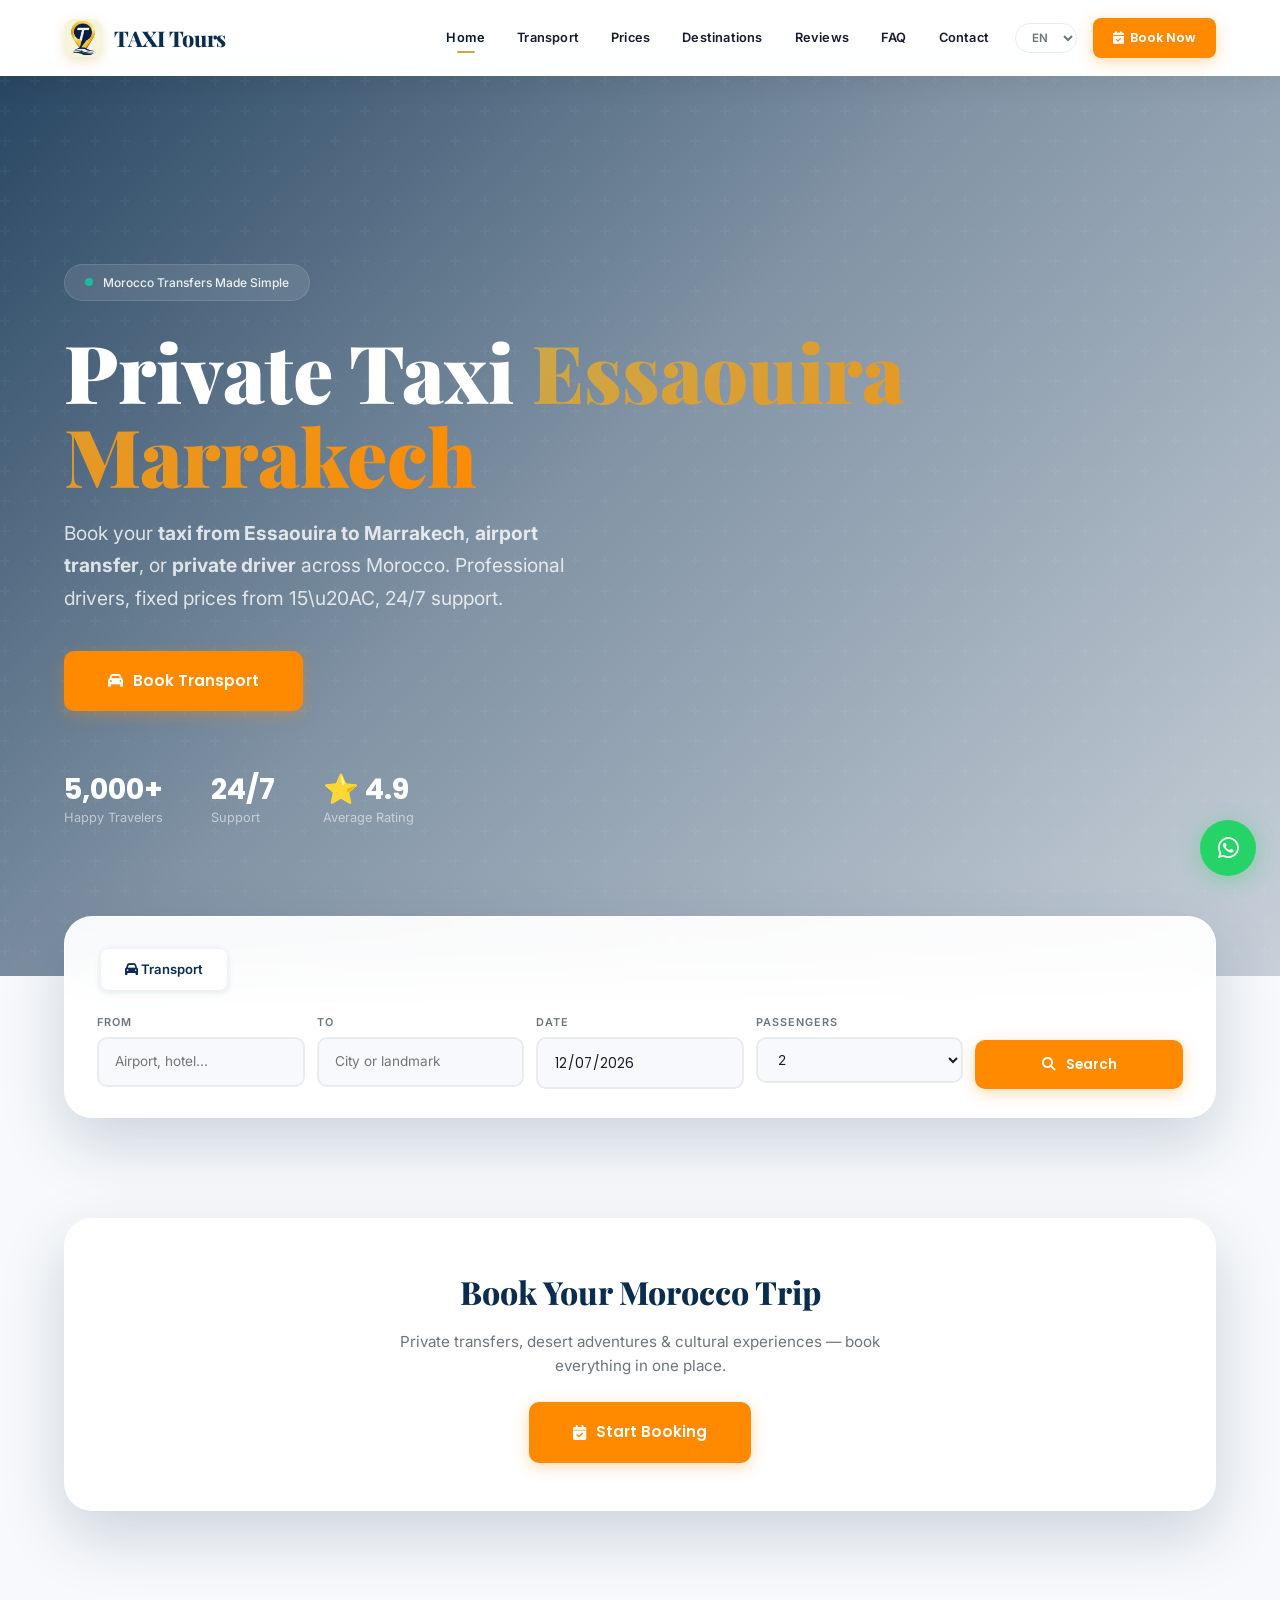
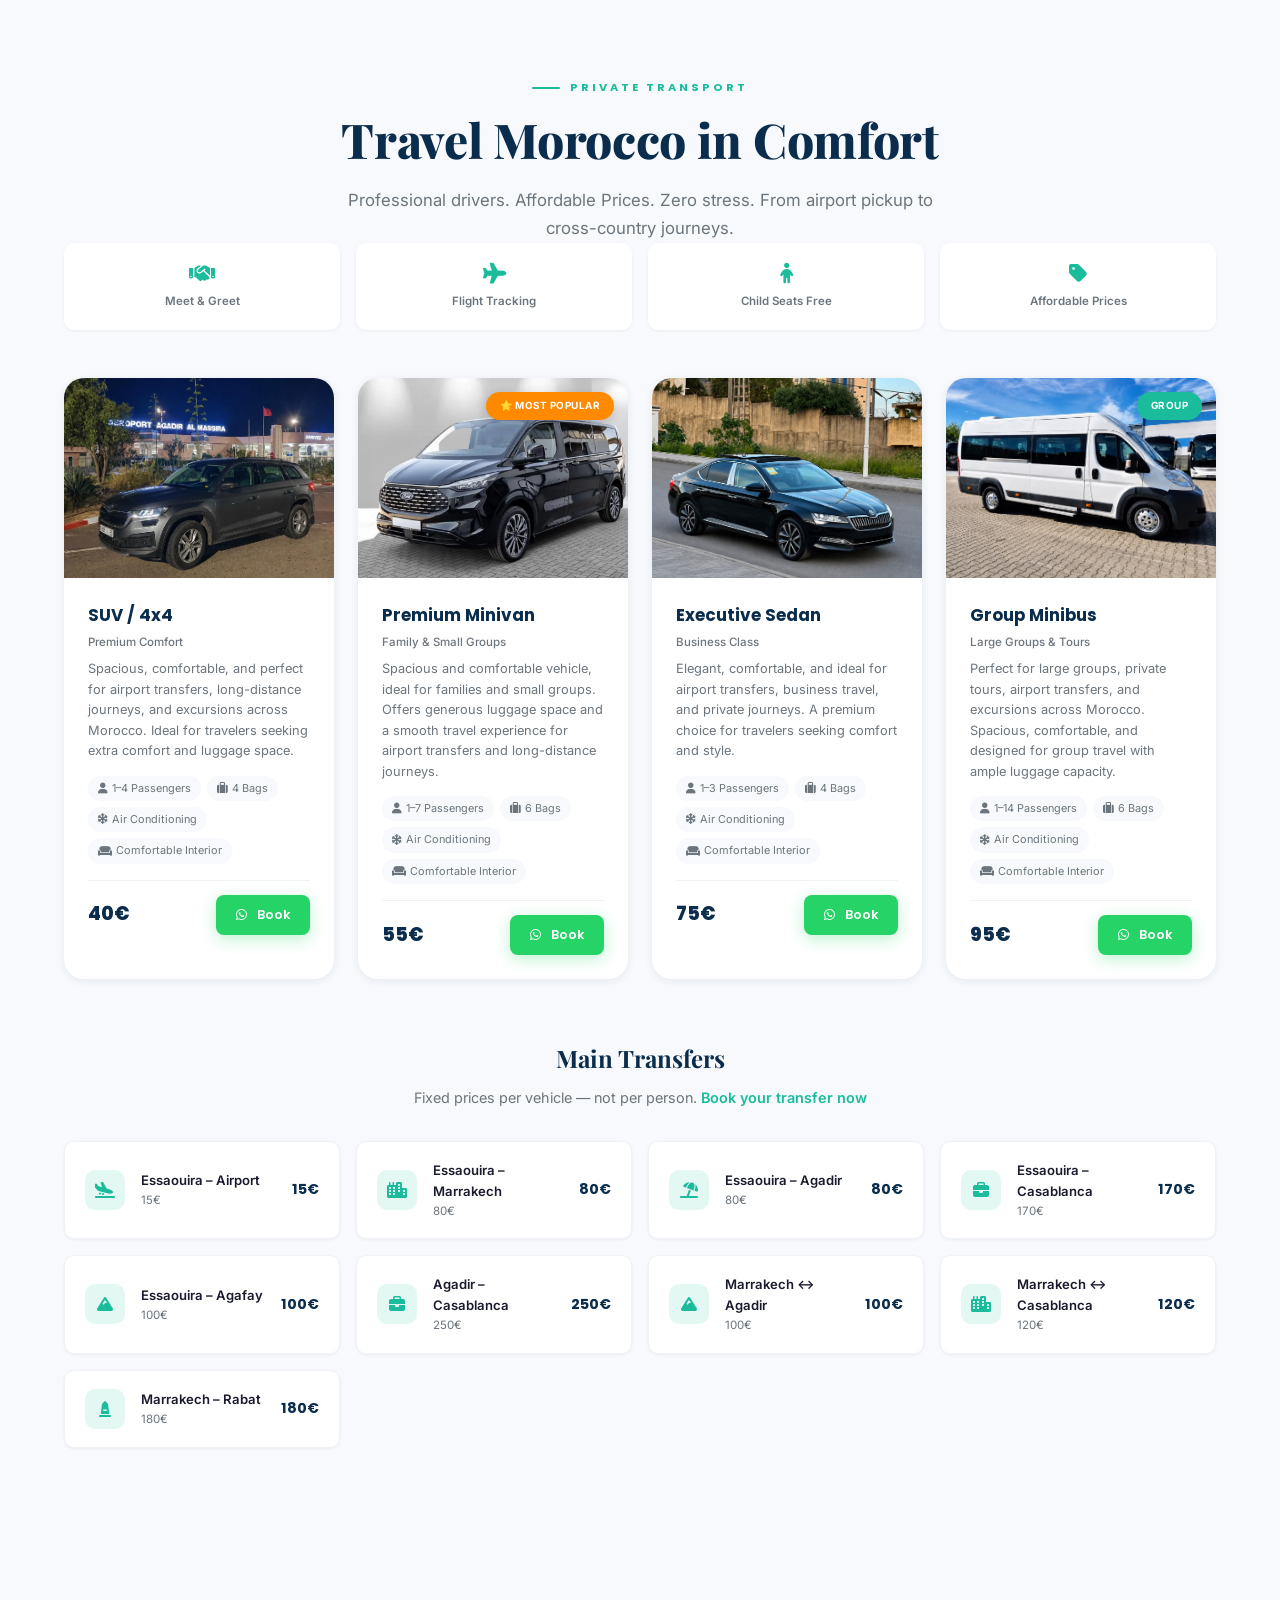
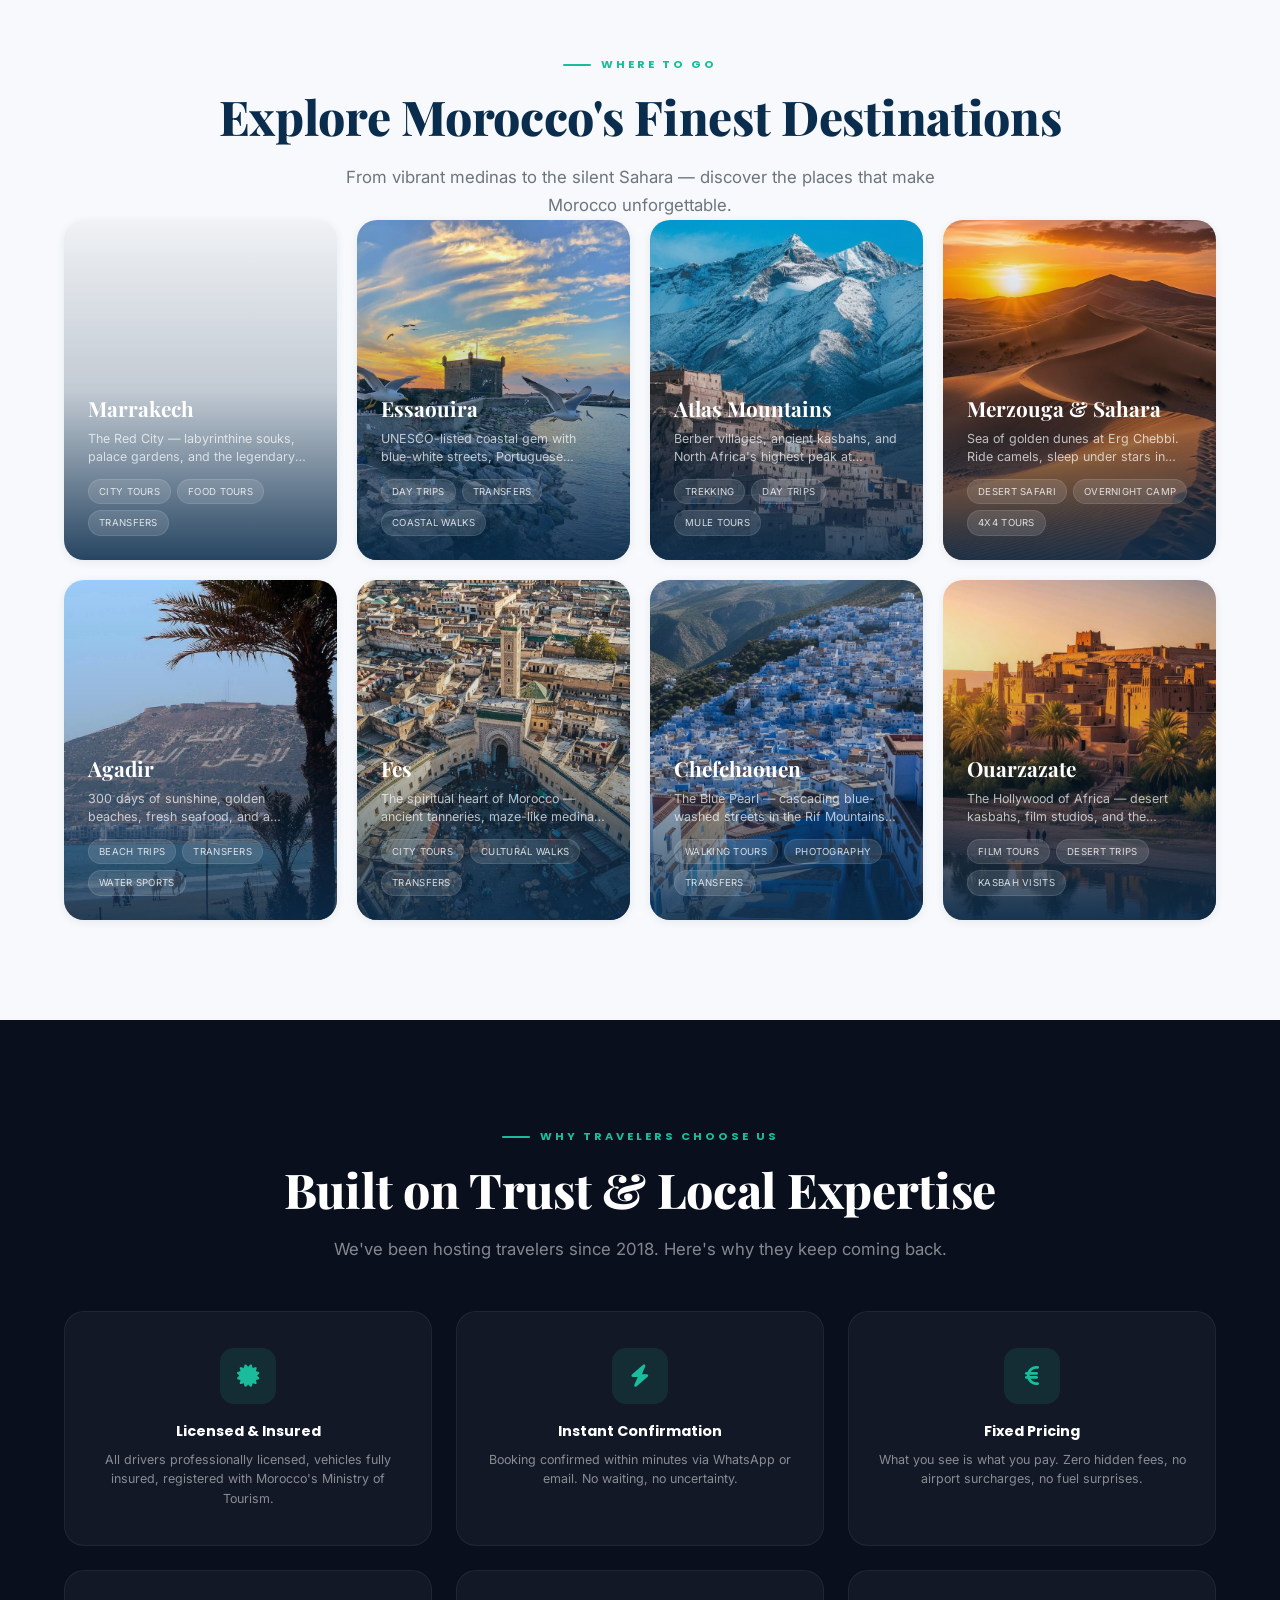
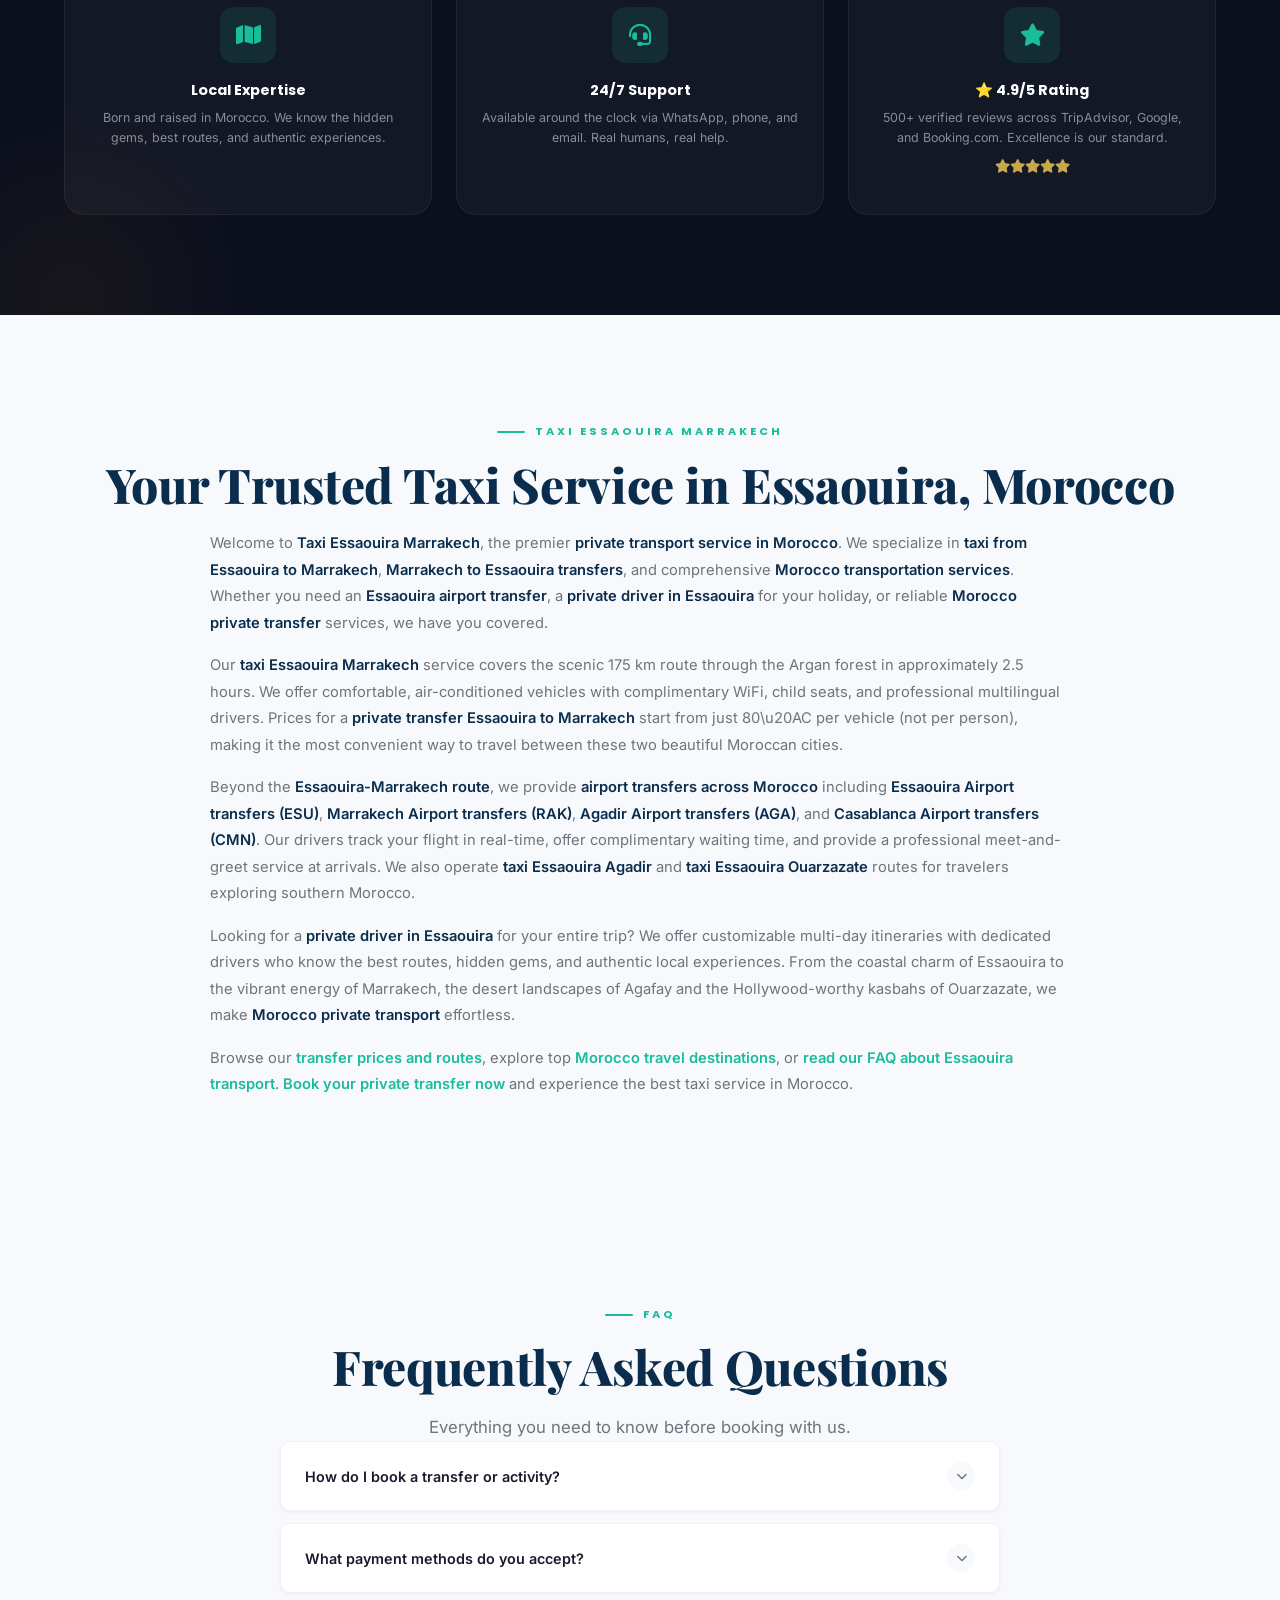
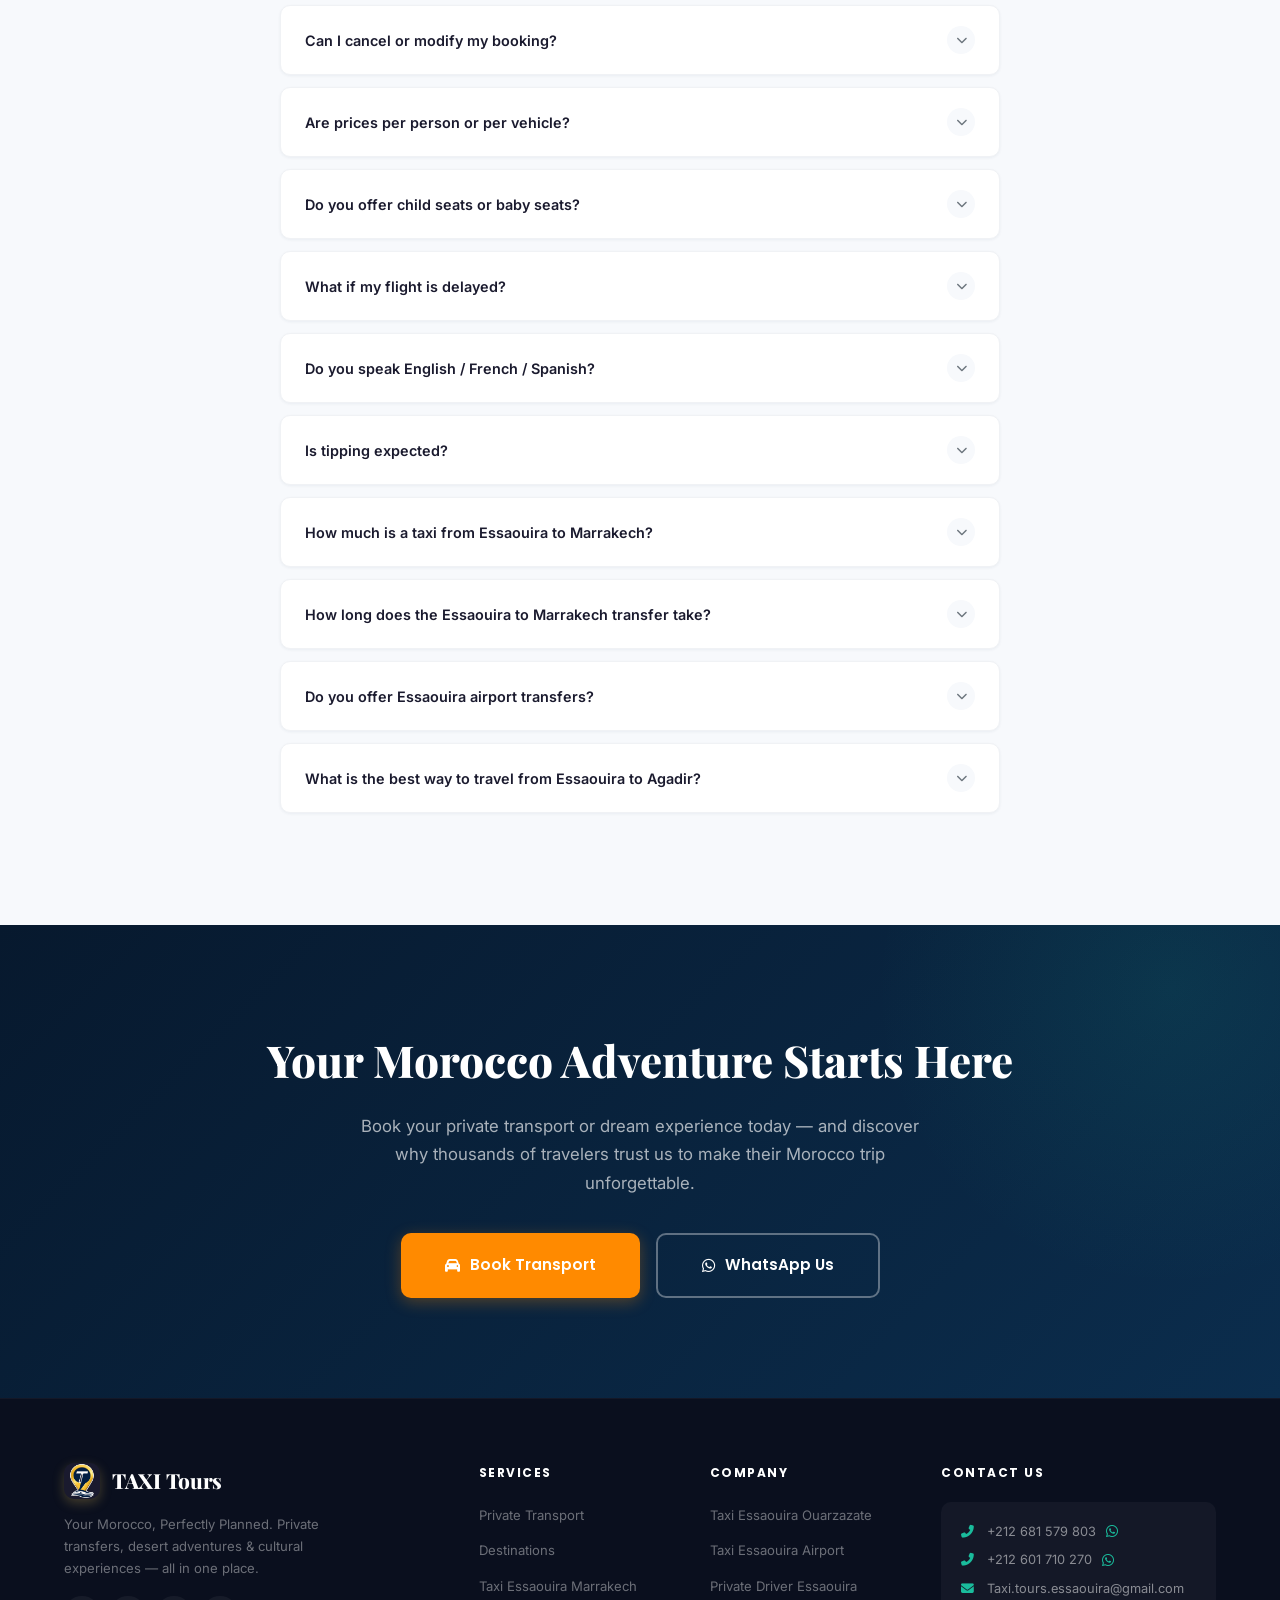
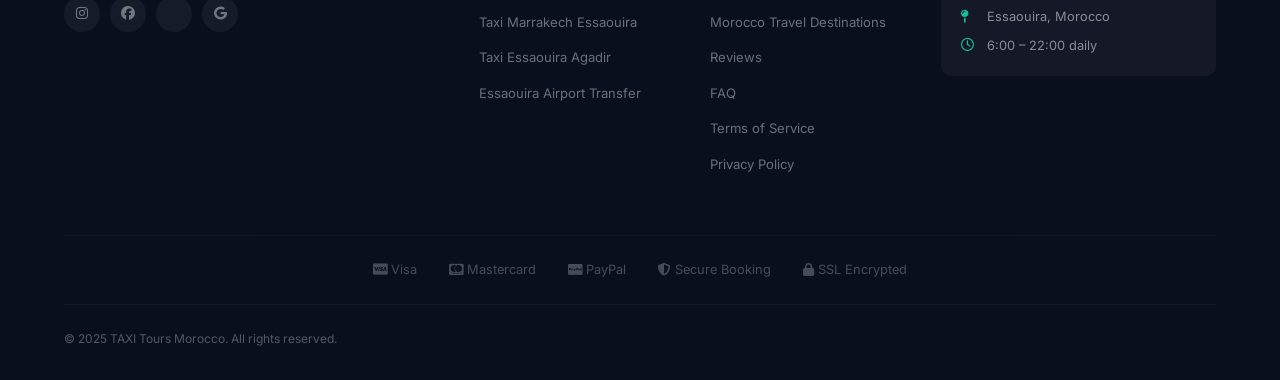
==== commit 70b32e57: "add seo pages" ====
--- a/index.html
+++ b/index.html
@@ -3421,9 +3421,6 @@
   <section class="search-section" id="booking">
     <div class="container">
       <div class="search-card reveal">
-        <div class="urgency-banner" style="text-align:center;padding:8px 16px;background:linear-gradient(135deg,var(--secondary),var(--secondary-dark));border-radius:var(--radius-sm);margin-bottom:16px;color:white;font-size:0.78rem;font-weight:600">
-          &#9889; Book now &amp; get a <strong>FREE Argan Oil Cooperative visit</strong> on Essaouira &#8596; Marrakech transfers
-        </div>
         <div class="search-tabs" id="searchTabs">
           <button class="search-tab active" data-tab="transport" onclick="Search.switch('transport')"><i
               class="fas fa-car"></i> <span data-i18n="search.tab.transport">Transport</span></button>
@@ -3531,7 +3528,7 @@
                 class="vehicle-card-feature"><i class="fas fa-snowflake"></i> Air Conditioning</span><span
                 class="vehicle-card-feature"><i class="fas fa-couch"></i> Comfortable Interior</span></div>
             <div class="vehicle-card-footer">
-              <div class="vehicle-card-price"><span class="price-from" data-i18n="vehicle.price.from">À partir de</span>
+              <div class="vehicle-card-price">
                 40€</div><a href="https://wa.me/212681579803?text=I'm%20interested%20in%20SUV%204x4"
                 target="_blank" class="btn btn-whatsapp btn-sm"><i class="fab fa-whatsapp"></i> <span
                   data-i18n="vehicle.book">Book</span></a>
@@ -3554,7 +3551,7 @@
                 class="vehicle-card-feature"><i class="fas fa-snowflake"></i> Air Conditioning</span><span
                 class="vehicle-card-feature"><i class="fas fa-couch"></i> Comfortable Interior</span></div>
             <div class="vehicle-card-footer">
-              <div class="vehicle-card-price"><span class="price-from" data-i18n="vehicle.price.from">À partir de</span>
+              <div class="vehicle-card-price">
                 55€</div><a href="https://wa.me/212681579803?text=I'm%20interested%20in%20Premium%20Minivan"
                 target="_blank" class="btn btn-whatsapp btn-sm"><i class="fab fa-whatsapp"></i> <span
                   data-i18n="vehicle.book">Book</span></a>
@@ -3576,7 +3573,7 @@
                 class="vehicle-card-feature"><i class="fas fa-snowflake"></i> Air Conditioning</span><span
                 class="vehicle-card-feature"><i class="fas fa-couch"></i> Comfortable Interior</span></div>
             <div class="vehicle-card-footer">
-              <div class="vehicle-card-price"><span class="price-from" data-i18n="vehicle.price.from">À partir de</span>
+              <div class="vehicle-card-price">
                 75€</div><a href="https://wa.me/212681579803?text=I'm%20interested%20in%20Executive%20Sedan"
                 target="_blank" class="btn btn-whatsapp btn-sm"><i class="fab fa-whatsapp"></i> <span
                   data-i18n="vehicle.book">Book</span></a>
@@ -3599,7 +3596,7 @@
                 class="vehicle-card-feature"><i class="fas fa-snowflake"></i> Air Conditioning</span><span
                 class="vehicle-card-feature"><i class="fas fa-couch"></i> Comfortable Interior</span></div>
             <div class="vehicle-card-footer">
-              <div class="vehicle-card-price"><span class="price-from" data-i18n="vehicle.price.from">À partir de</span>
+              <div class="vehicle-card-price">
                 95€</div><a href="https://wa.me/212681579803?text=I'm%20interested%20in%20Group%20Minibus"
                 target="_blank" class="btn btn-whatsapp btn-sm"><i class="fab fa-whatsapp"></i> <span
                   data-i18n="vehicle.book">Book</span></a>
@@ -3618,139 +3615,78 @@
             <div class="route-icon"><i class="fas fa-plane-arrival"></i></div>
             <div class="route-info">
               <div class="route-name" data-i18n="route.essaouiraAirport">Essaouira – Airport</div>
-              <div class="route-meta">À partir de 15€</div>
+              <div class="route-meta"> 15€</div>
             </div>
-            <div class="route-price">À partir de 15€</div>
+            <div class="route-price"> 15€</div>
           </div>
           <div class="route-card" onclick="Search.bookRoute('Marrakech')">
             <div class="route-icon"><i class="fas fa-city"></i></div>
             <div class="route-info">
               <div class="route-name" data-i18n="route.essaouiraMarrakech">Essaouira – Marrakech</div>
-              <div class="route-meta">À partir de 80€</div>
+              <div class="route-meta"> 80€</div>
             </div>
-            <div class="route-price">À partir de 80€</div>
+            <div class="route-price"> 80€</div>
           </div>
           <div class="route-card" onclick="Search.bookRoute('Agadir')">
             <div class="route-icon"><i class="fas fa-umbrella-beach"></i></div>
             <div class="route-info">
               <div class="route-name" data-i18n="route.essaouiraAgadir">Essaouira – Agadir</div>
-              <div class="route-meta">À partir de 80€</div>
+              <div class="route-meta"> 80€</div>
             </div>
-            <div class="route-price">À partir de 80€</div>
+            <div class="route-price"> 80€</div>
           </div>
           <div class="route-card" onclick="Search.bookRoute('Casablanca')">
             <div class="route-icon"><i class="fas fa-briefcase"></i></div>
             <div class="route-info">
               <div class="route-name" data-i18n="route.essaouiraCasablanca">Essaouira – Casablanca</div>
-              <div class="route-meta">À partir de 170€</div>
+              <div class="route-meta"> 170€</div>
             </div>
-            <div class="route-price">À partir de 170€</div>
+            <div class="route-price"> 170€</div>
           </div>
           <div class="route-card" onclick="Search.bookRoute('Agafay')">
             <div class="route-icon"><i class="fas fa-mountain"></i></div>
             <div class="route-info">
               <div class="route-name" data-i18n="route.essaouiraAgafay">Essaouira – Agafay</div>
-              <div class="route-meta">À partir de 100€</div>
+              <div class="route-meta"> 100€</div>
             </div>
-            <div class="route-price">À partir de 100€</div>
+            <div class="route-price"> 100€</div>
           </div>
           <div class="route-card" onclick="Search.bookRoute('Casablanca')">
             <div class="route-icon"><i class="fas fa-briefcase"></i></div>
             <div class="route-info">
               <div class="route-name" data-i18n="route.agadirCasablanca">Agadir – Casablanca</div>
-              <div class="route-meta">À partir de 250€</div>
+              <div class="route-meta"> 250€</div>
             </div>
-            <div class="route-price">À partir de 250€</div>
+            <div class="route-price"> 250€</div>
           </div>
           <div class="route-card" onclick="Search.bookRoute('Agadir')">
             <div class="route-icon"><i class="fas fa-mountain"></i></div>
             <div class="route-info">
               <div class="route-name" data-i18n="route.marrakechAgadir">Marrakech – Agadir</div>
-              <div class="route-meta">À partir de 100€</div>
+              <div class="route-meta"> 100€</div>
             </div>
-            <div class="route-price">À partir de 100€</div>
+            <div class="route-price"> 100€</div>
           </div>
           <div class="route-card" onclick="Search.bookRoute('Casablanca')">
             <div class="route-icon"><i class="fas fa-city"></i></div>
             <div class="route-info">
               <div class="route-name" data-i18n="route.marrakechCasablanca">Marrakech – Casablanca</div>
-              <div class="route-meta">À partir de 120€</div>
+              <div class="route-meta"> 120€</div>
             </div>
-            <div class="route-price">À partir de 120€</div>
+            <div class="route-price"> 120€</div>
           </div>
           <div class="route-card" onclick="Search.bookRoute('Rabat')">
             <div class="route-icon"><i class="fas fa-monument"></i></div>
             <div class="route-info">
               <div class="route-name" data-i18n="route.marrakechRabat">Marrakech – Rabat</div>
-              <div class="route-meta">À partir de 180€</div>
+              <div class="route-meta"> 180€</div>
             </div>
-            <div class="route-price">À partir de 180€</div>
+            <div class="route-price"> 180€</div>
           </div>
         </div>
       </div>
 
-      <div class="reveal" style="margin-top:60px">
-        <h3 style="font-family:var(--font-display);font-size:1.5rem;font-weight:700;color:var(--primary);margin-bottom:8px;text-align:center">Transfer Price Table</h3>
-        <p style="text-align:center;color:var(--text-muted);margin-bottom:24px;font-size:0.9rem">Fixed prices per vehicle — not per person</p>
-        <div style="overflow-x:auto">
-          <table style="width:100%;border-collapse:collapse;font-size:0.85rem">
-            <thead>
-              <tr style="background:var(--primary);color:white">
-                <th style="padding:12px 16px;text-align:left">Route</th>
-                <th style="padding:12px 16px;text-align:center">Distance</th>
-                <th style="padding:12px 16px;text-align:center">Duration</th>
-                <th style="padding:12px 16px;text-align:center">Car Price</th>
-                <th style="padding:12px 16px;text-align:center">Minibus</th>
-              </tr>
-            </thead>
-            <tbody>
-              <tr style="border-bottom:1px solid var(--border)">
-                <td style="padding:12px 16px;font-weight:600">Essaouira &#8596; Marrakech</td>
-                <td style="padding:12px 16px;text-align:center">175 km</td>
-                <td style="padding:12px 16px;text-align:center">2.5 h</td>
-                <td style="padding:12px 16px;text-align:center;font-weight:700;color:var(--secondary)">80\u20AC</td>
-                <td style="padding:12px 16px;text-align:center">90\u20AC</td>
-              </tr>
-              <tr style="border-bottom:1px solid var(--border)">
-                <td style="padding:12px 16px;font-weight:600">Essaouira &#8596; Agadir</td>
-                <td style="padding:12px 16px;text-align:center">175 km</td>
-                <td style="padding:12px 16px;text-align:center">2.5 h</td>
-                <td style="padding:12px 16px;text-align:center;font-weight:700;color:var(--secondary)">80\u20AC</td>
-                <td style="padding:12px 16px;text-align:center">100\u20AC</td>
-              </tr>
-              <tr style="border-bottom:1px solid var(--border)">
-                <td style="padding:12px 16px;font-weight:600">Essaouira &#8596; Casablanca</td>
-                <td style="padding:12px 16px;text-align:center">370 km</td>
-                <td style="padding:12px 16px;text-align:center">4 h</td>
-                <td style="padding:12px 16px;text-align:center;font-weight:700;color:var(--secondary)">170\u20AC</td>
-                <td style="padding:12px 16px;text-align:center">200\u20AC</td>
-              </tr>
-              <tr style="border-bottom:1px solid var(--border)">
-                <td style="padding:12px 16px;font-weight:600">Essaouira &#8596; Ouarzazate</td>
-                <td style="padding:12px 16px;text-align:center">350 km</td>
-                <td style="padding:12px 16px;text-align:center">4.5 h</td>
-                <td style="padding:12px 16px;text-align:center;font-weight:700;color:var(--secondary)">160\u20AC</td>
-                <td style="padding:12px 16px;text-align:center">200\u20AC</td>
-              </tr>
-              <tr style="border-bottom:1px solid var(--border)">
-                <td style="padding:12px 16px;font-weight:600">Essaouira &#8596; Airport</td>
-                <td style="padding:12px 16px;text-align:center">15 km</td>
-                <td style="padding:12px 16px;text-align:center">15 min</td>
-                <td style="padding:12px 16px;text-align:center;font-weight:700;color:var(--secondary)">15\u20AC</td>
-                <td style="padding:12px 16px;text-align:center">25\u20AC</td>
-              </tr>
-              <tr>
-                <td style="padding:12px 16px;font-weight:600">Essaouira &#8596; Agafay</td>
-                <td style="padding:12px 16px;text-align:center">200 km</td>
-                <td style="padding:12px 16px;text-align:center">3 h</td>
-                <td style="padding:12px 16px;text-align:center;font-weight:700;color:var(--secondary)">100\u20AC</td>
-                <td style="padding:12px 16px;text-align:center">130\u20AC</td>
-              </tr>
-            </tbody>
-          </table>
-        </div>
-        <p style="text-align:center;margin-top:16px;font-size:0.82rem;color:var(--text-muted)">All prices are per vehicle. <a href="book-now/index.html" style="color:var(--secondary);font-weight:600">Book your private transfer</a> or <a href="https://wa.me/212681579803" target="_blank" style="color:var(--secondary);font-weight:600">contact us on WhatsApp</a> for a custom quote.</p>
-      </div>
+      
 
   </section>
 
@@ -4181,9 +4117,7 @@
         <i class="fab fa-whatsapp"></i> <strong>WhatsApp</strong>
       </a>
     </div>
-    <div style="text-align:center;font-size:0.65rem;color:var(--text-muted);margin-top:6px">
-      &#9889; Reply in 2 minutes &middot; Free cancellation &middot; Best price guaranteed
-    </div>
+   
   </div>
 
   <!-- ====== BOOKING MODAL ====== -->
@@ -4451,7 +4385,7 @@
         var priceData = window.getTransferPrice ? window.getTransferPrice(p, d) : null;
         var priceEl = document.getElementById('modalSumPrice');
         if (priceData && priceData.car) {
-          var txt = 'À partir de ' + priceData.car + '€';
+          var txt = ' ' + priceData.car + '€';
           priceEl.textContent = txt;
           priceEl.style.color = 'var(--secondary)';
           priceEl.style.fontWeight = '700';
@@ -4646,7 +4580,7 @@
           emptyEl.style.display = 'none';
 
           gridEl.innerHTML = filtered.map(function (r) {
-            var priceStr = (lang === 'fr' ? 'À partir de ' : 'From ') + r.price + '\u20AC';
+            var priceStr = (lang === 'fr' ? ' ' : 'From ') + r.price + '\u20AC';
             if (r.roundtrip) priceStr += ' <span class="tariff-roundtrip">| ' + (lang === 'fr' ? 'Aller-retour' : 'Round trip') + ' ' + r.roundtrip + '\u20AC</span>';
             var pVal = r.pickup;
             var dVal = r.dest;
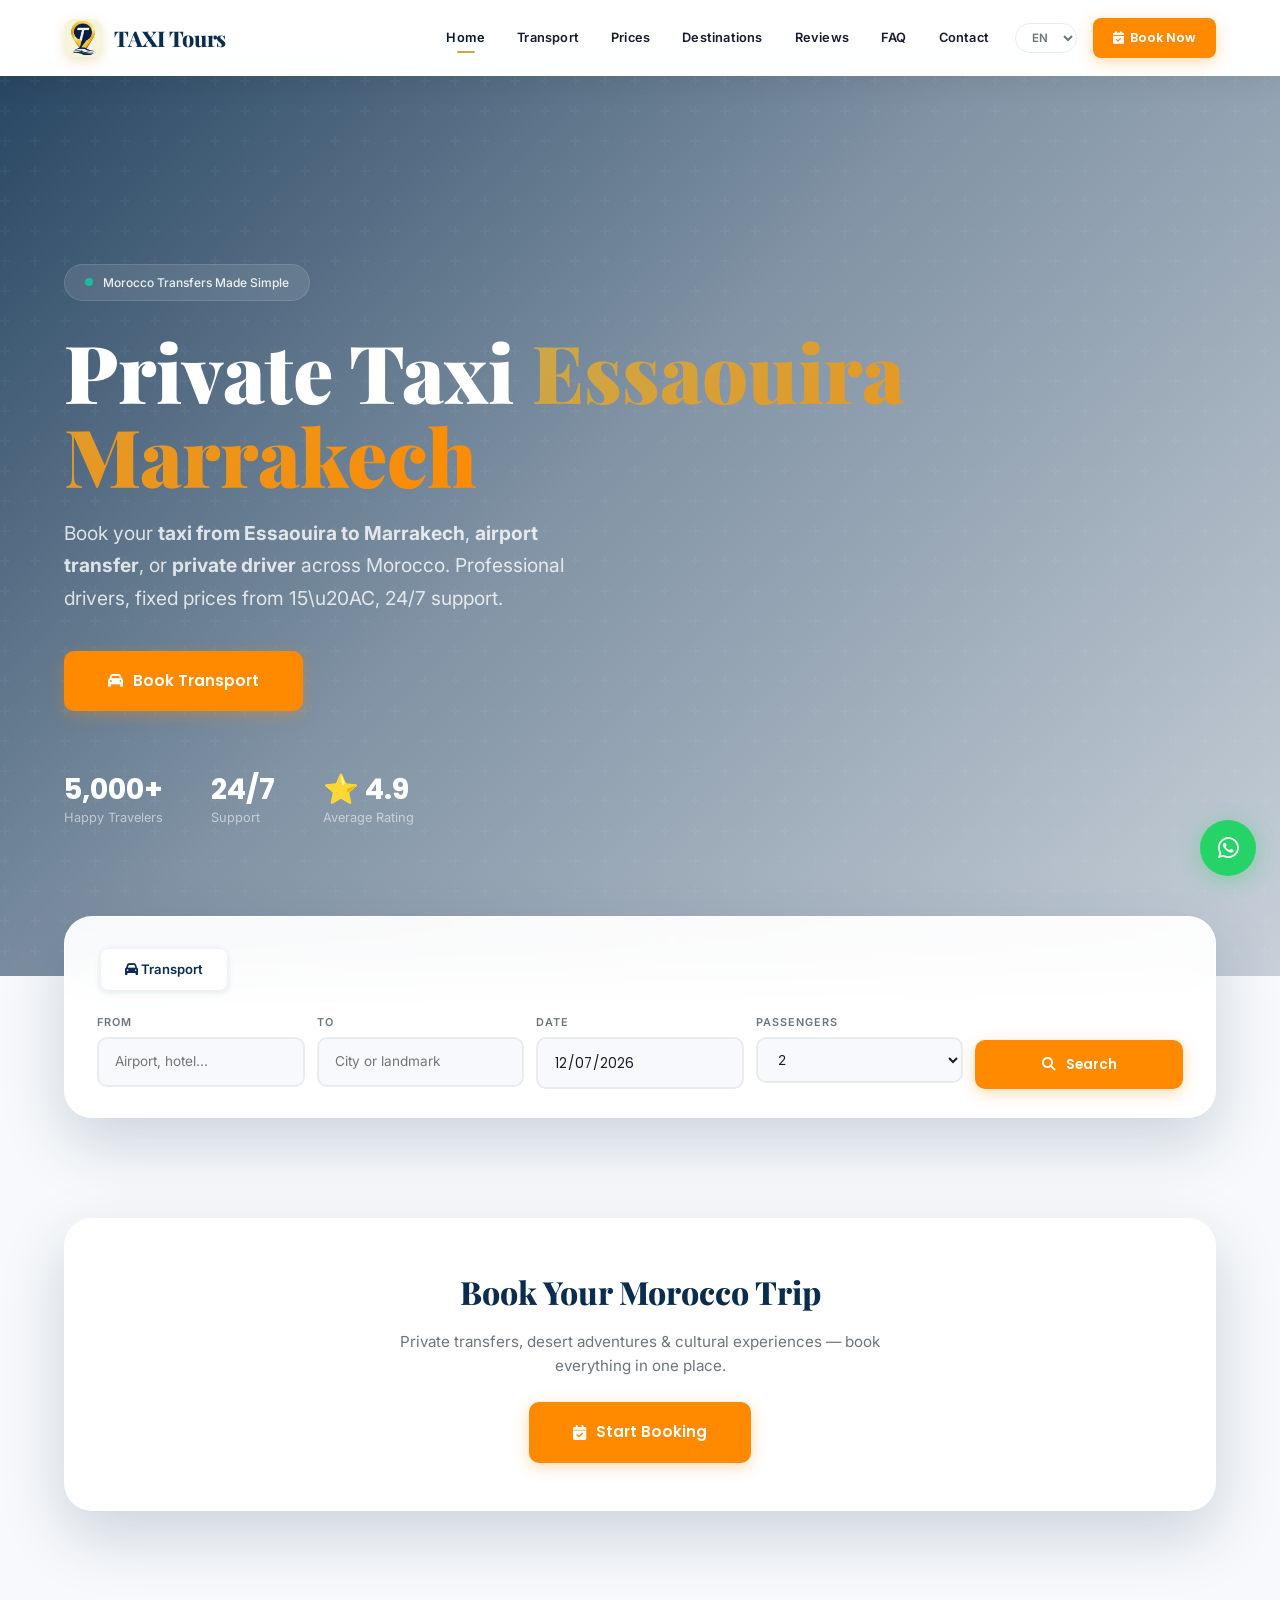
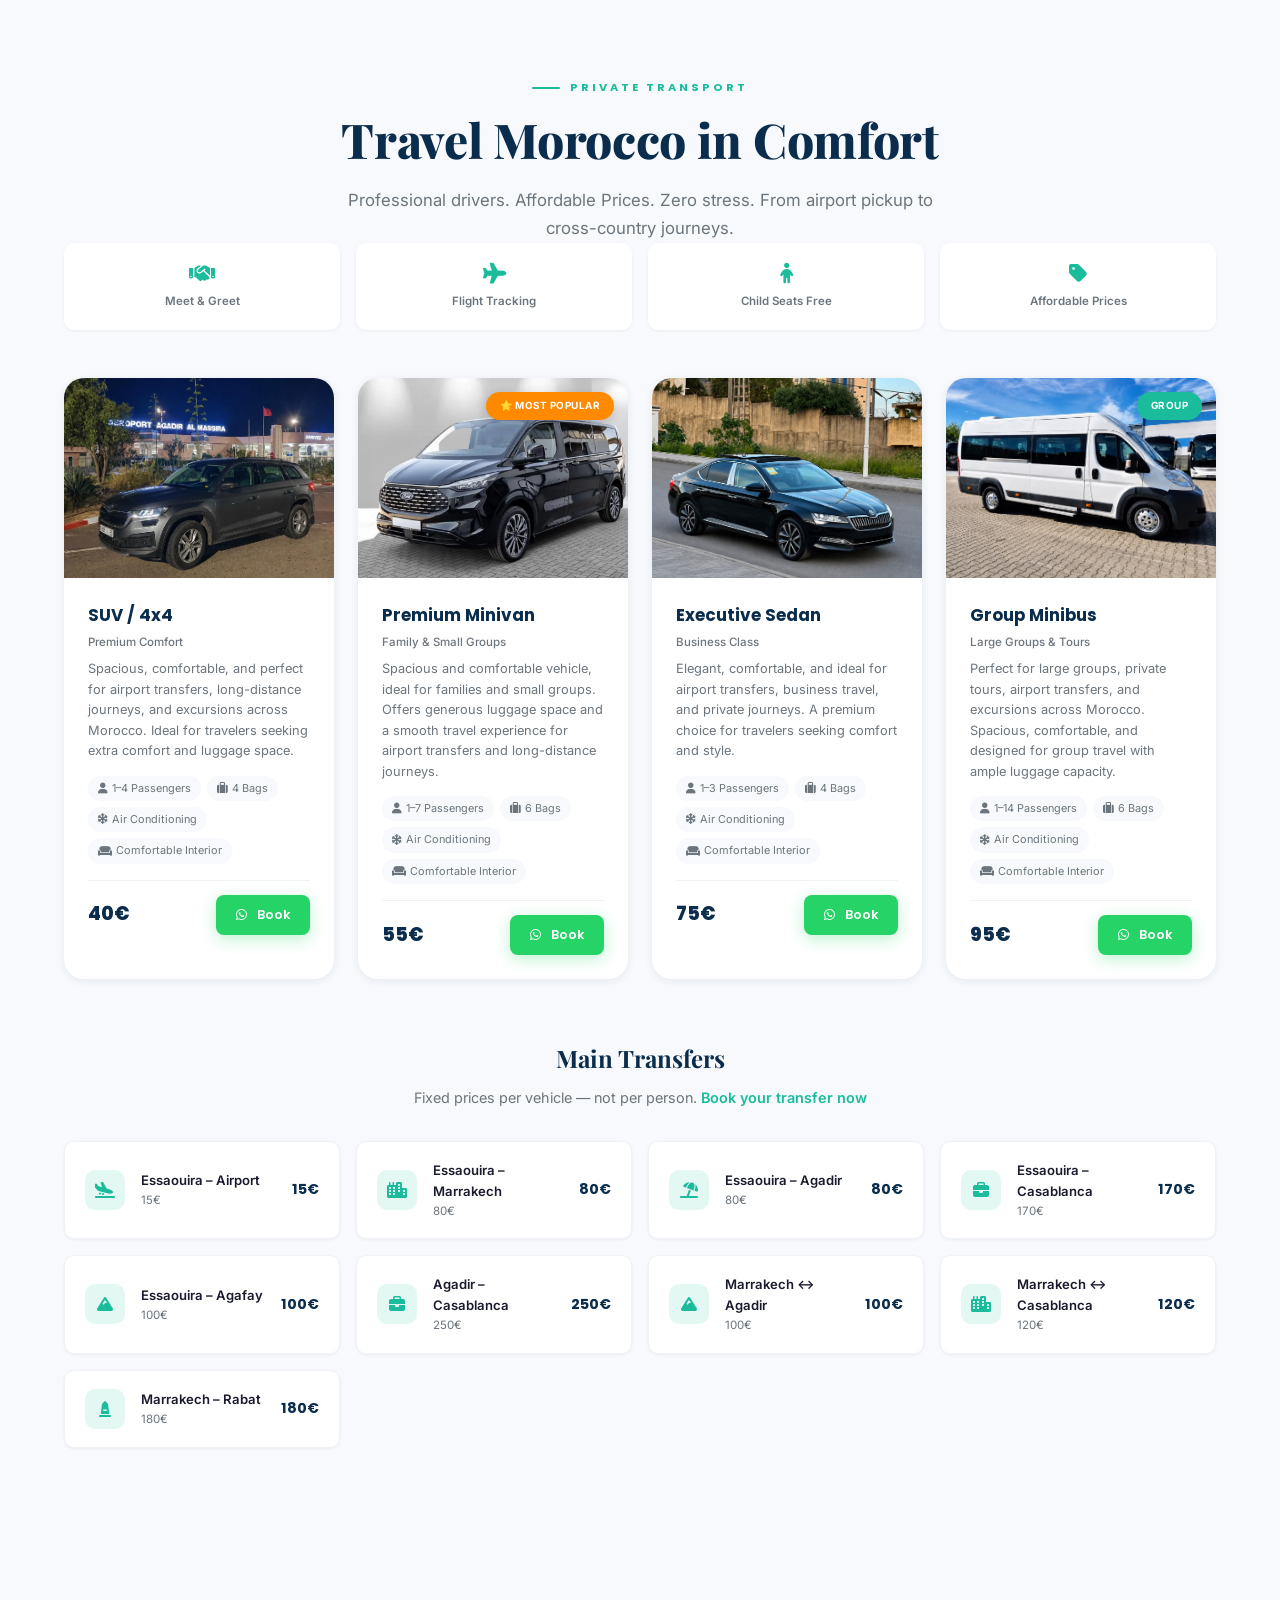
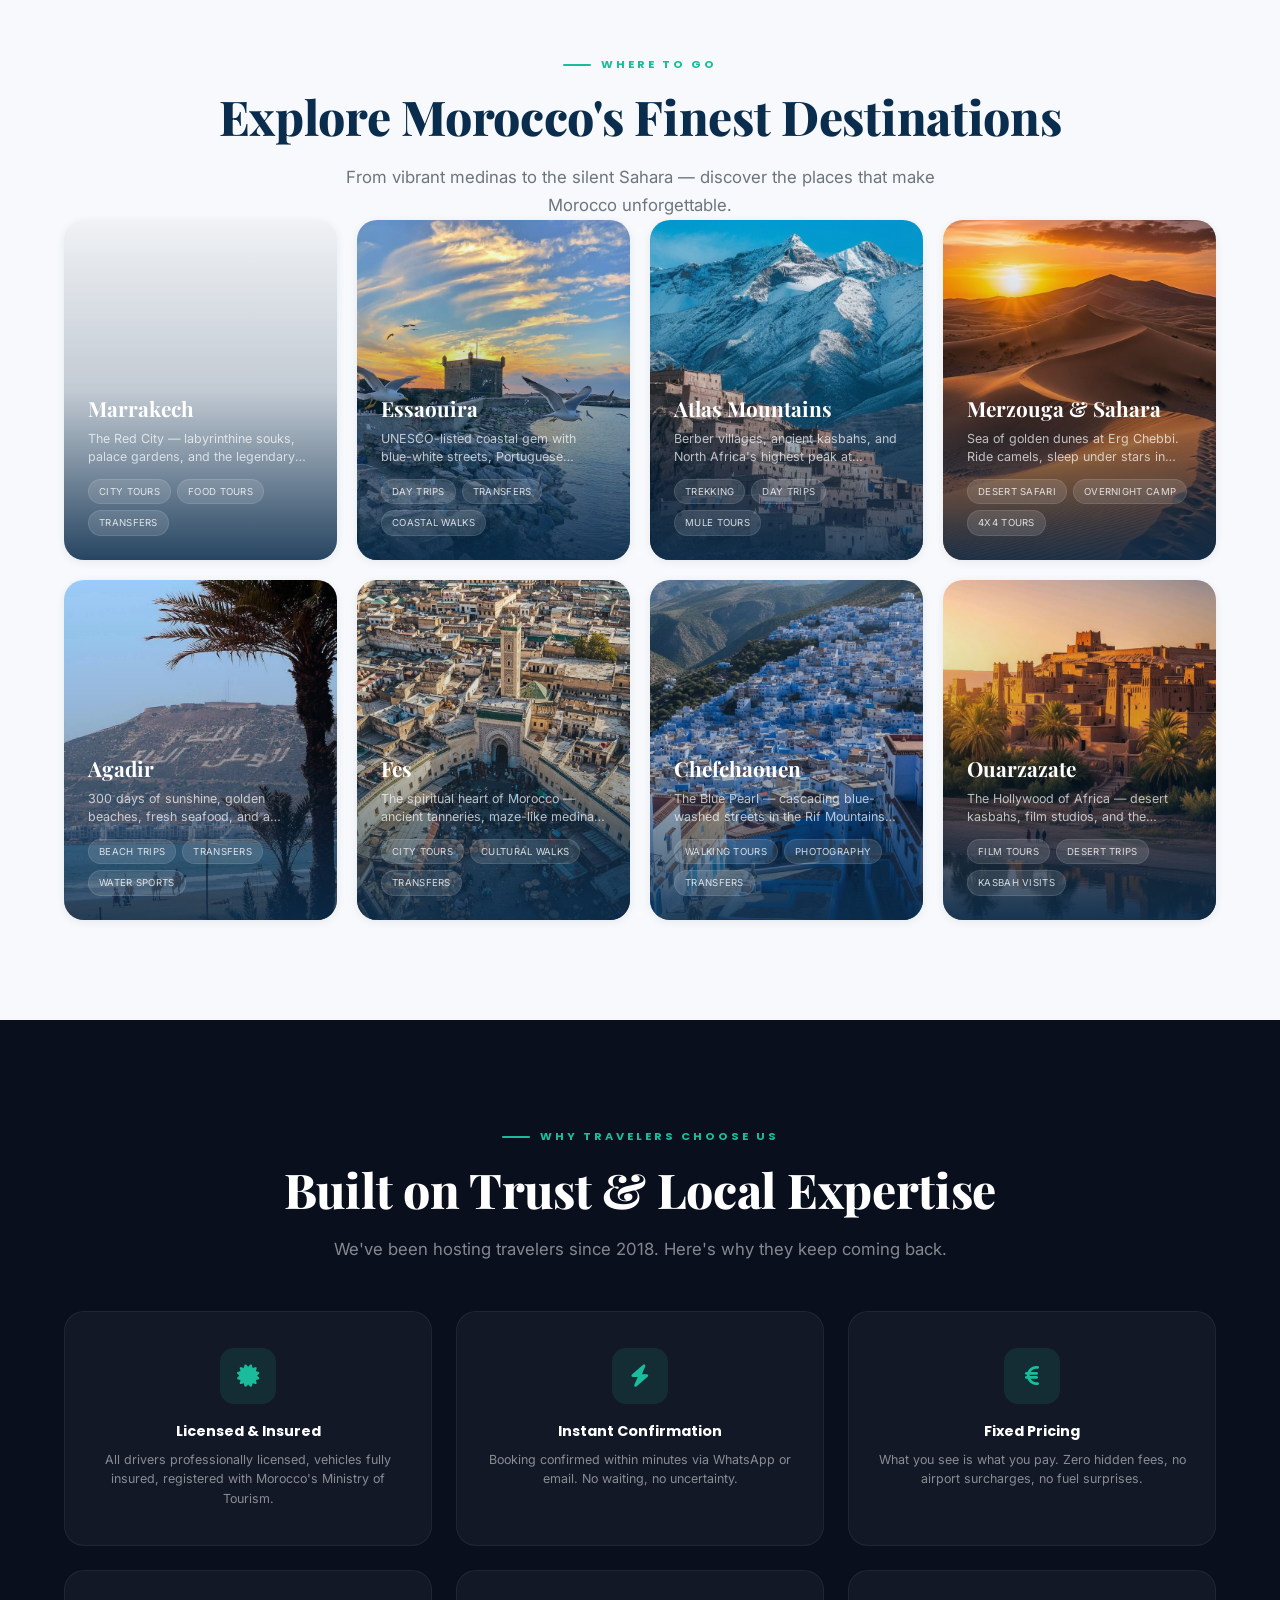
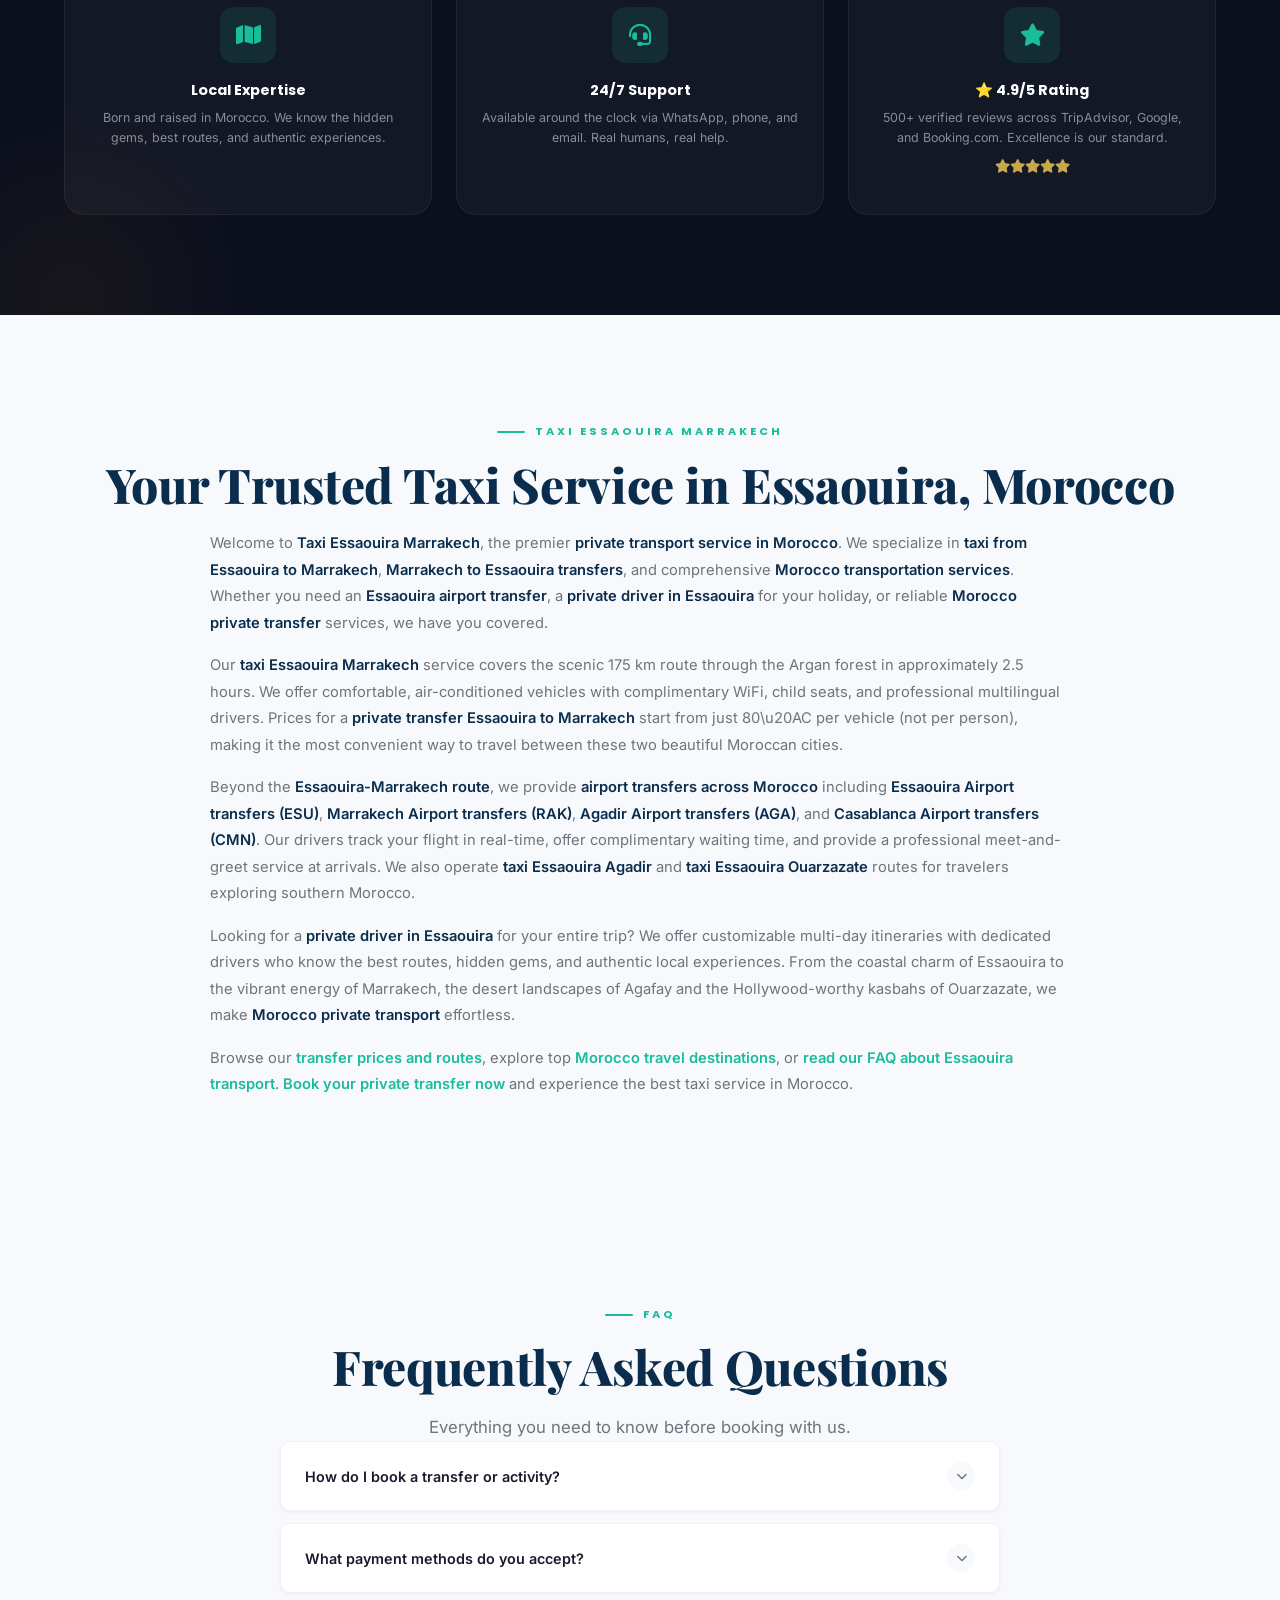
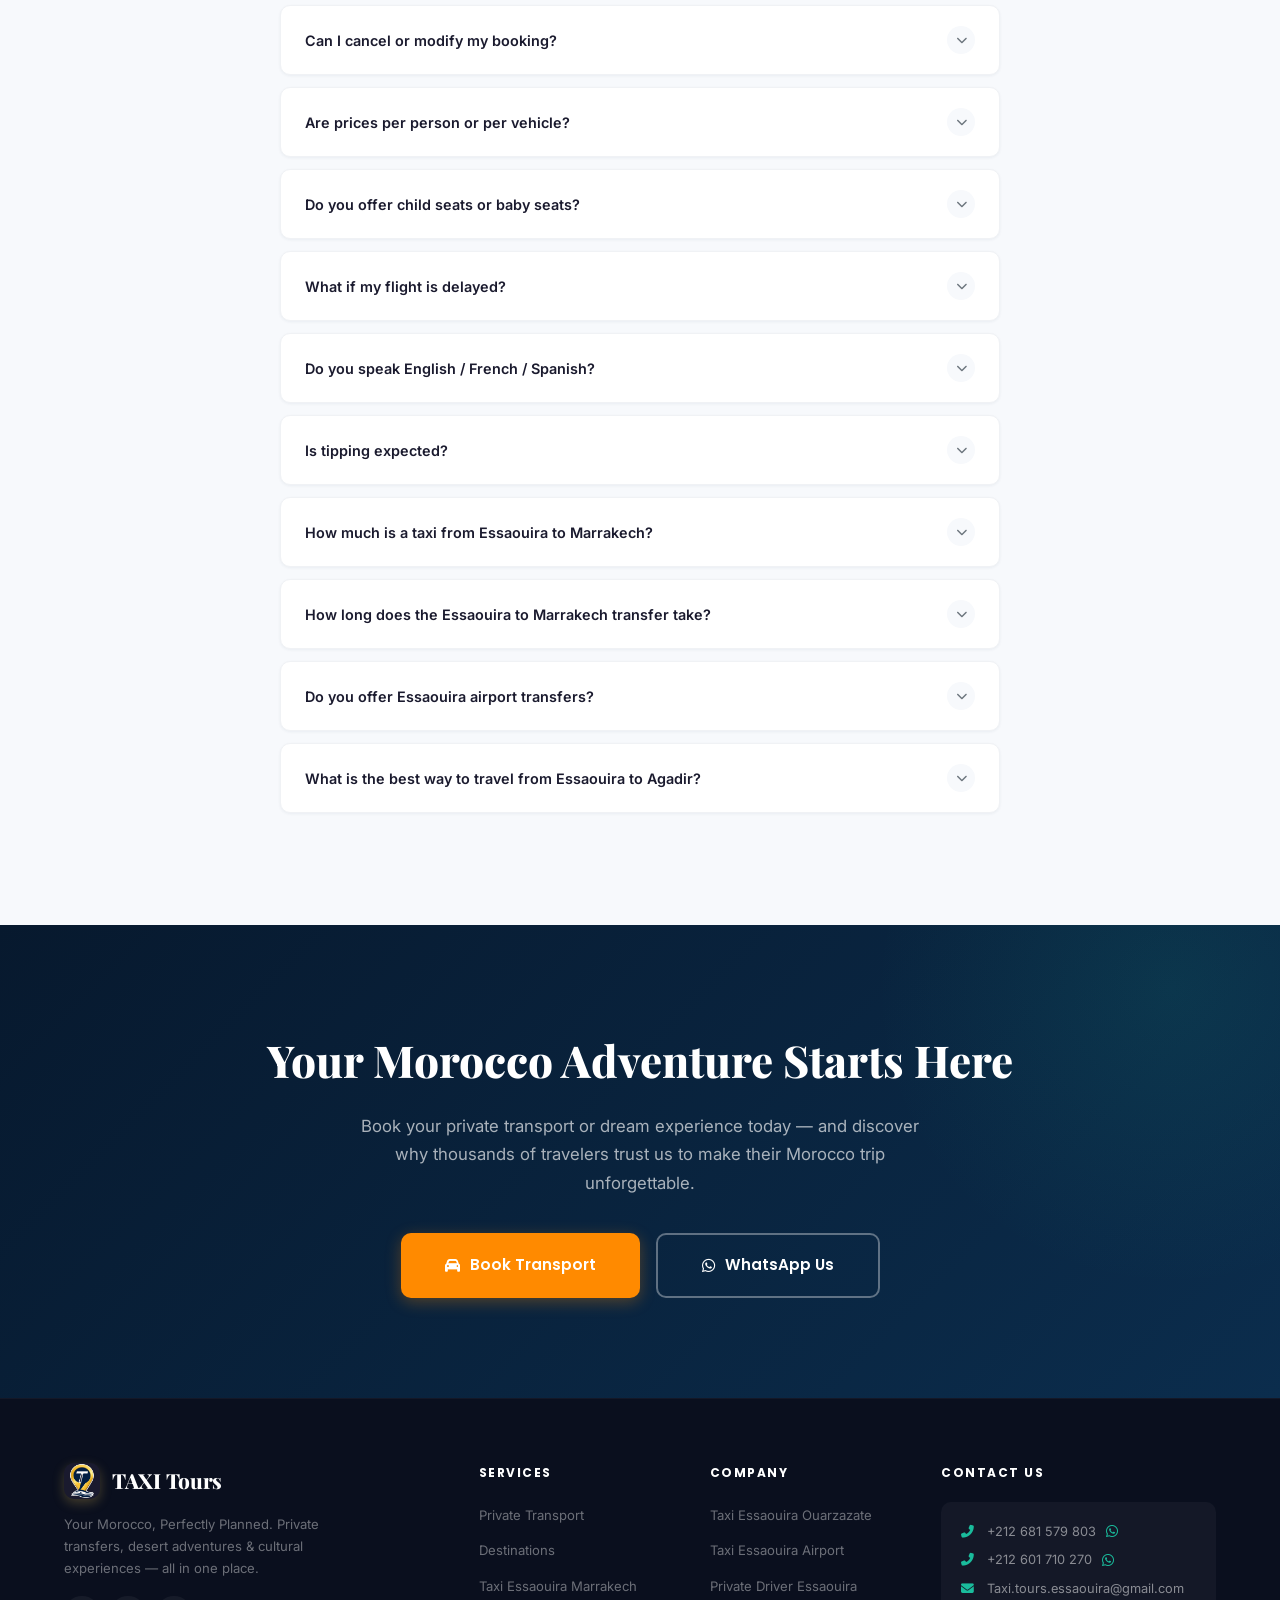
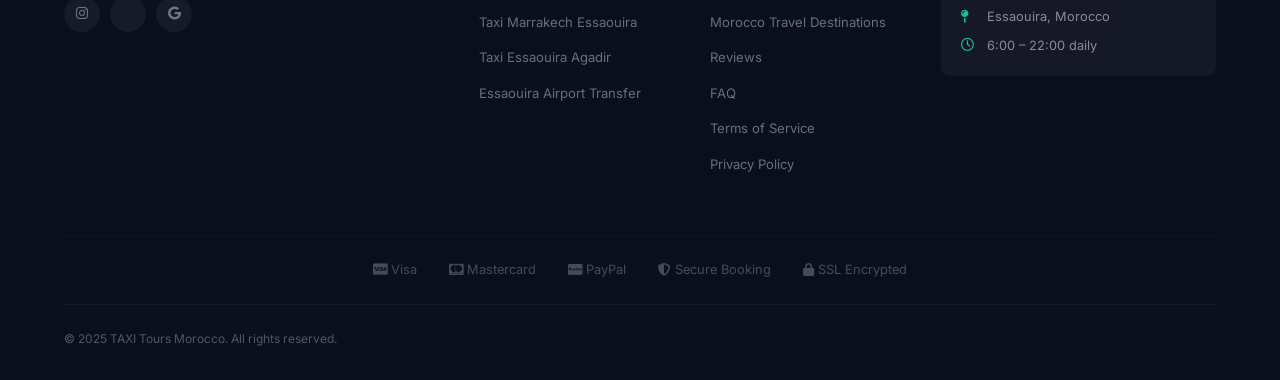
==== commit 7ef6170e: "add seo pages" ====
--- a/index.html
+++ b/index.html
@@ -74,9 +74,8 @@
       }
     ],
     "sameAs": [
-      "https://www.instagram.com/taxitoursessaouira",
-      "https://www.facebook.com/taxitoursessaouira",
-      "https://www.tripadvisor.com/taxitoursessaouira"
+      "https://www.instagram.com/taxi.tours.essaouira",
+      "https://www.tripadvisor.com/Profile/Taxitoursessaouira"
     ],
     "areaServed": [
       {"@type": "City", "name": "Marrakech"},
@@ -4029,11 +4028,9 @@
           <p class="footer-desc" data-i18n="footer.desc">Your Morocco, Perfectly Planned. Private transfers, desert
             adventures &amp; cultural experiences — all in one place.</p>
           <div class="footer-socials">
-            <a href="#" class="footer-social" aria-label="Instagram" data-i18n-aria="aria.instagram"><i
+            <a href="https://www.instagram.com/taxi.tours.essaouira" class="footer-social" aria-label="Instagram" data-i18n-aria="aria.instagram"><i
                 class="fab fa-instagram"></i></a>
-            <a href="#" class="footer-social" aria-label="Facebook" data-i18n-aria="aria.facebook"><i
-                class="fab fa-facebook"></i></a>
-            <a href="#" class="footer-social" aria-label="TripAdvisor" data-i18n-aria="aria.tripadvisor"><i
+            <a href="https://www.tripadvisor.com/Profile/Taxitoursessaouira" class="footer-social" aria-label="TripAdvisor" data-i18n-aria="aria.tripadvisor"><i
                 class="fab fa-tripadvisor"></i></a>
             <a href="#" class="footer-social" aria-label="Google" data-i18n-aria="aria.google"><i
                 class="fab fa-google"></i></a>
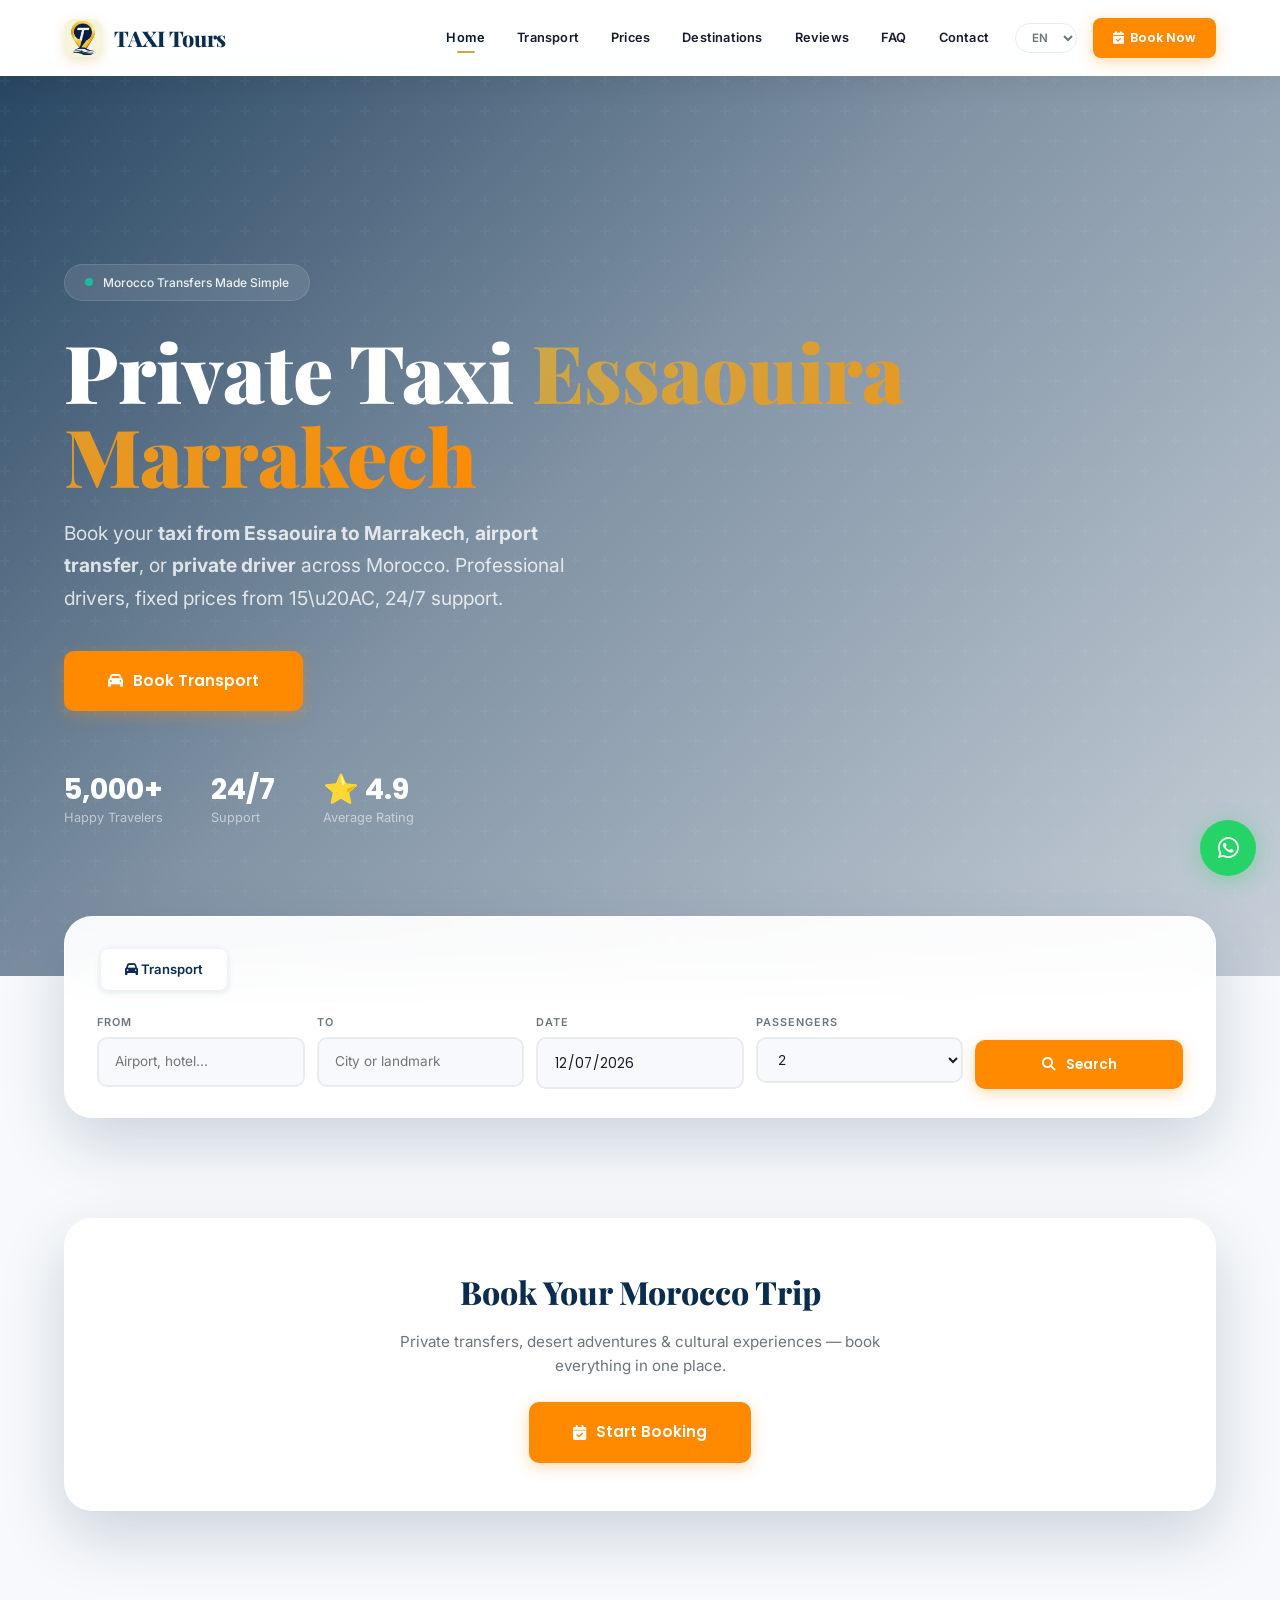
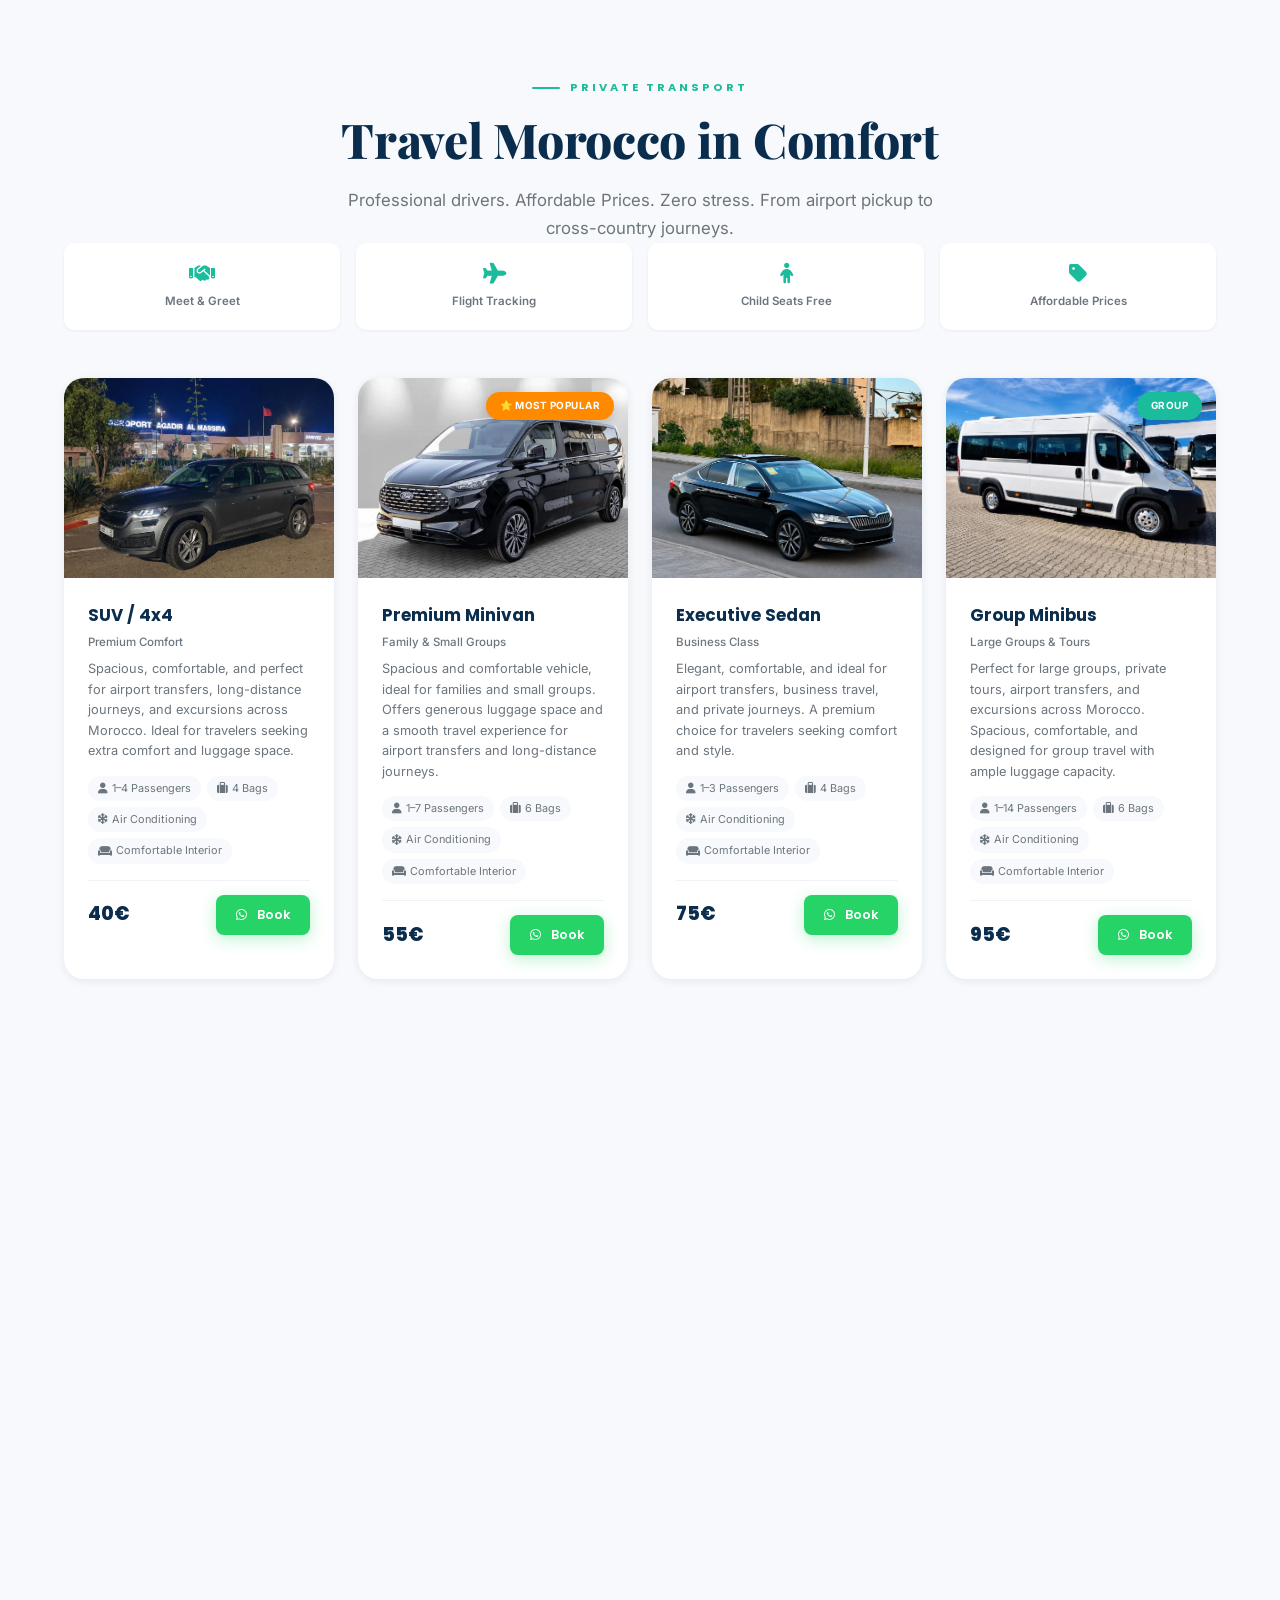
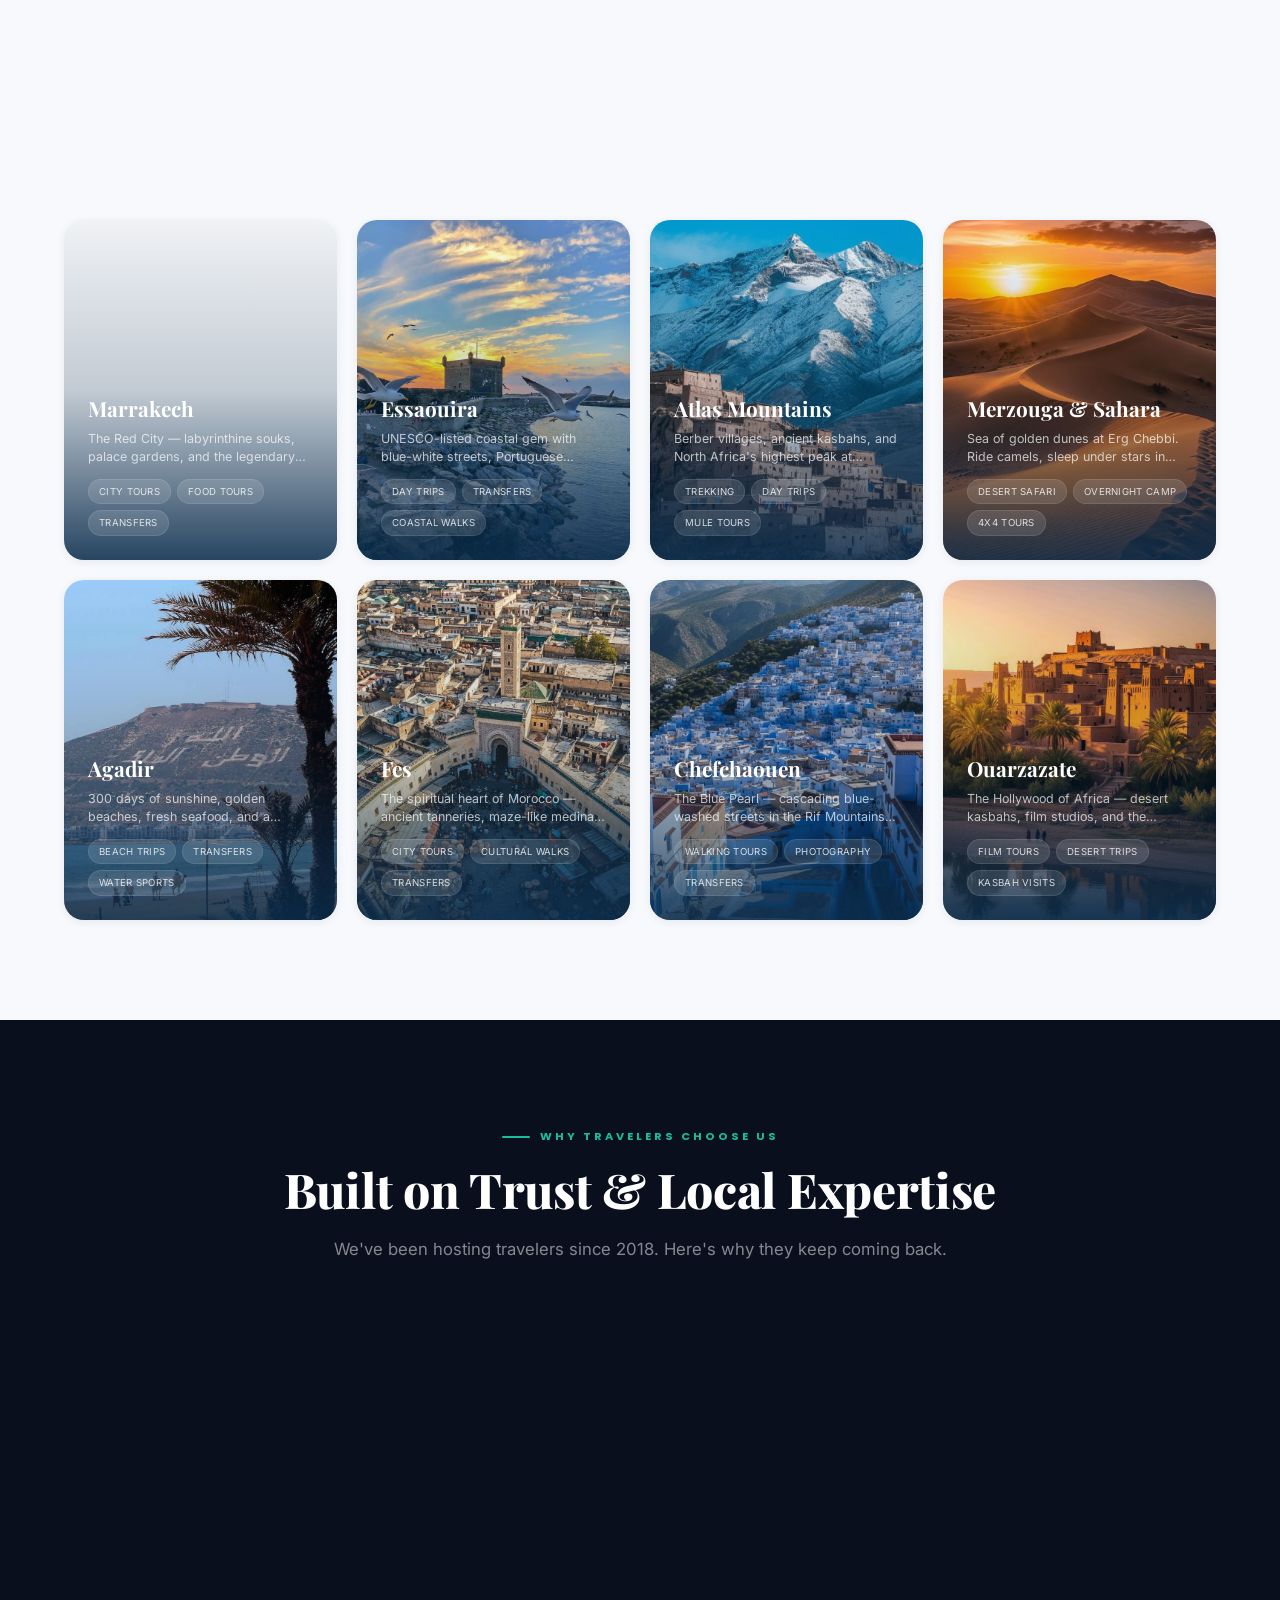
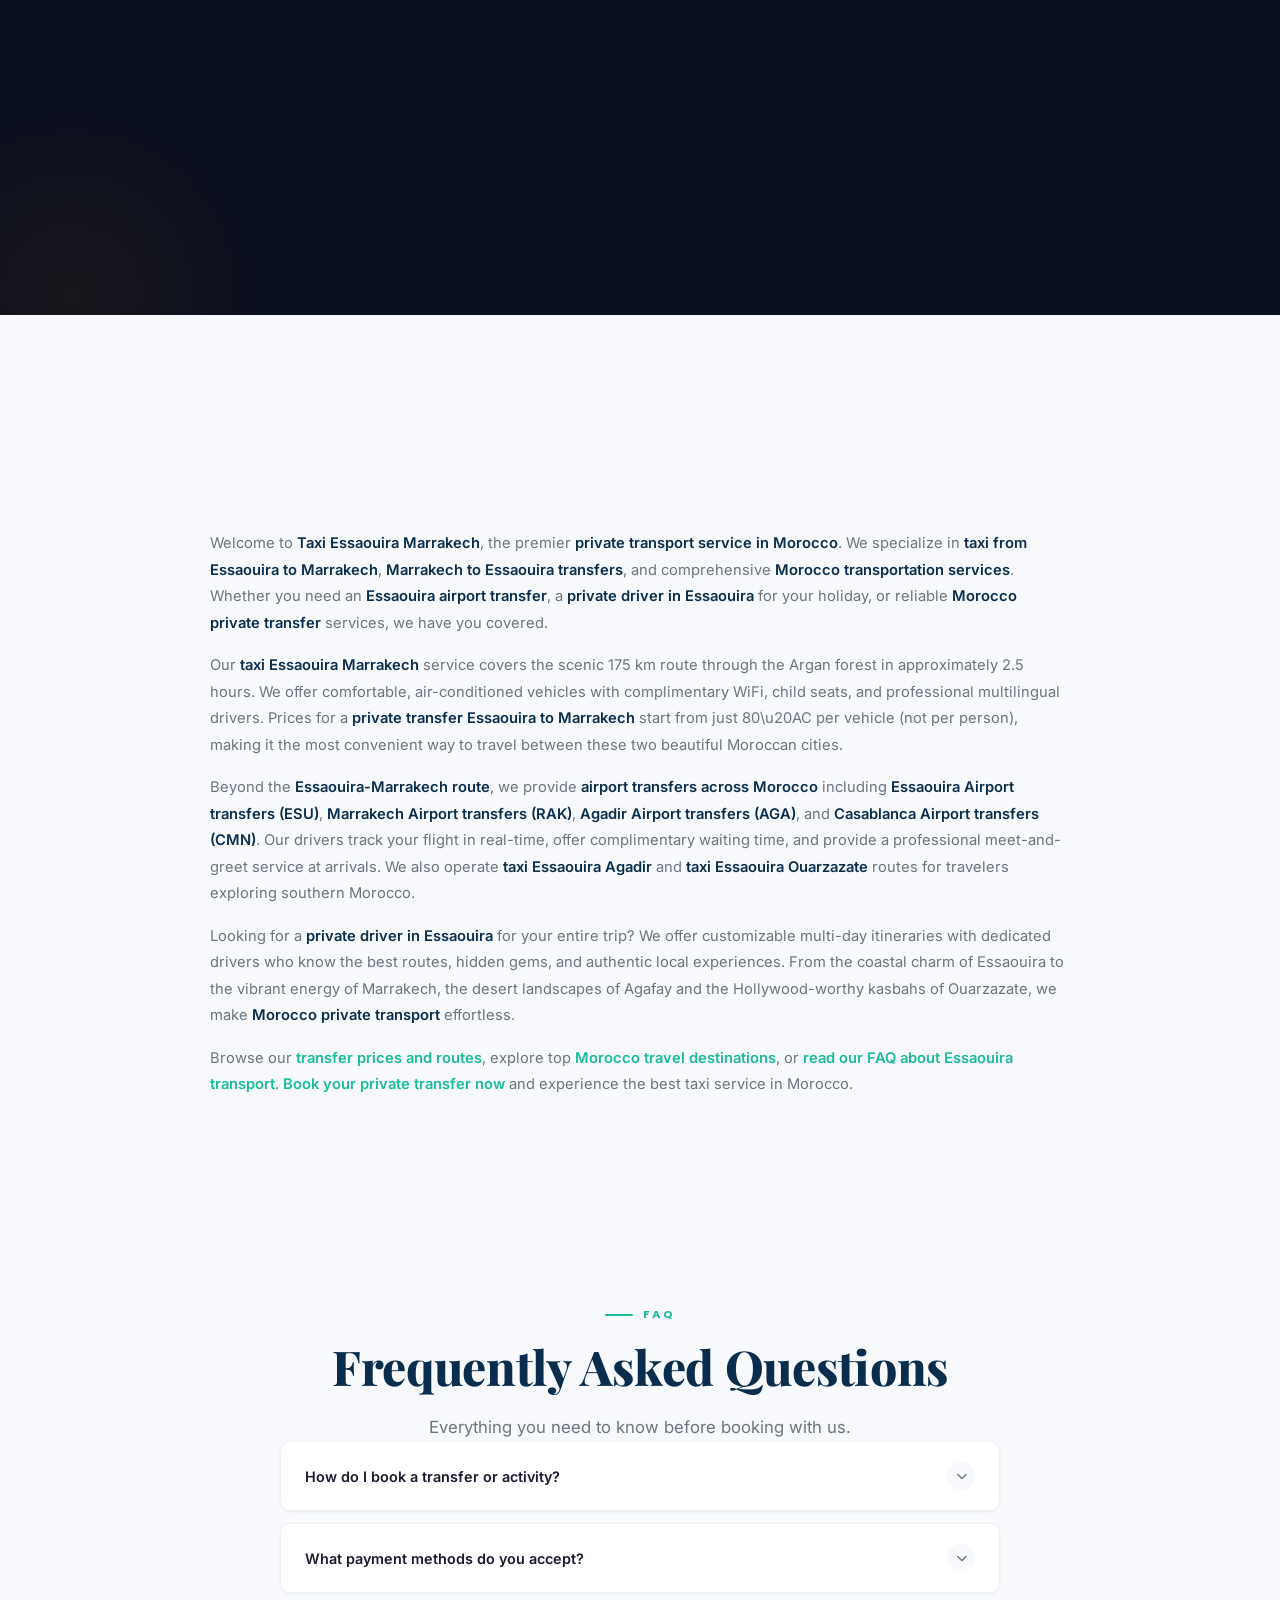
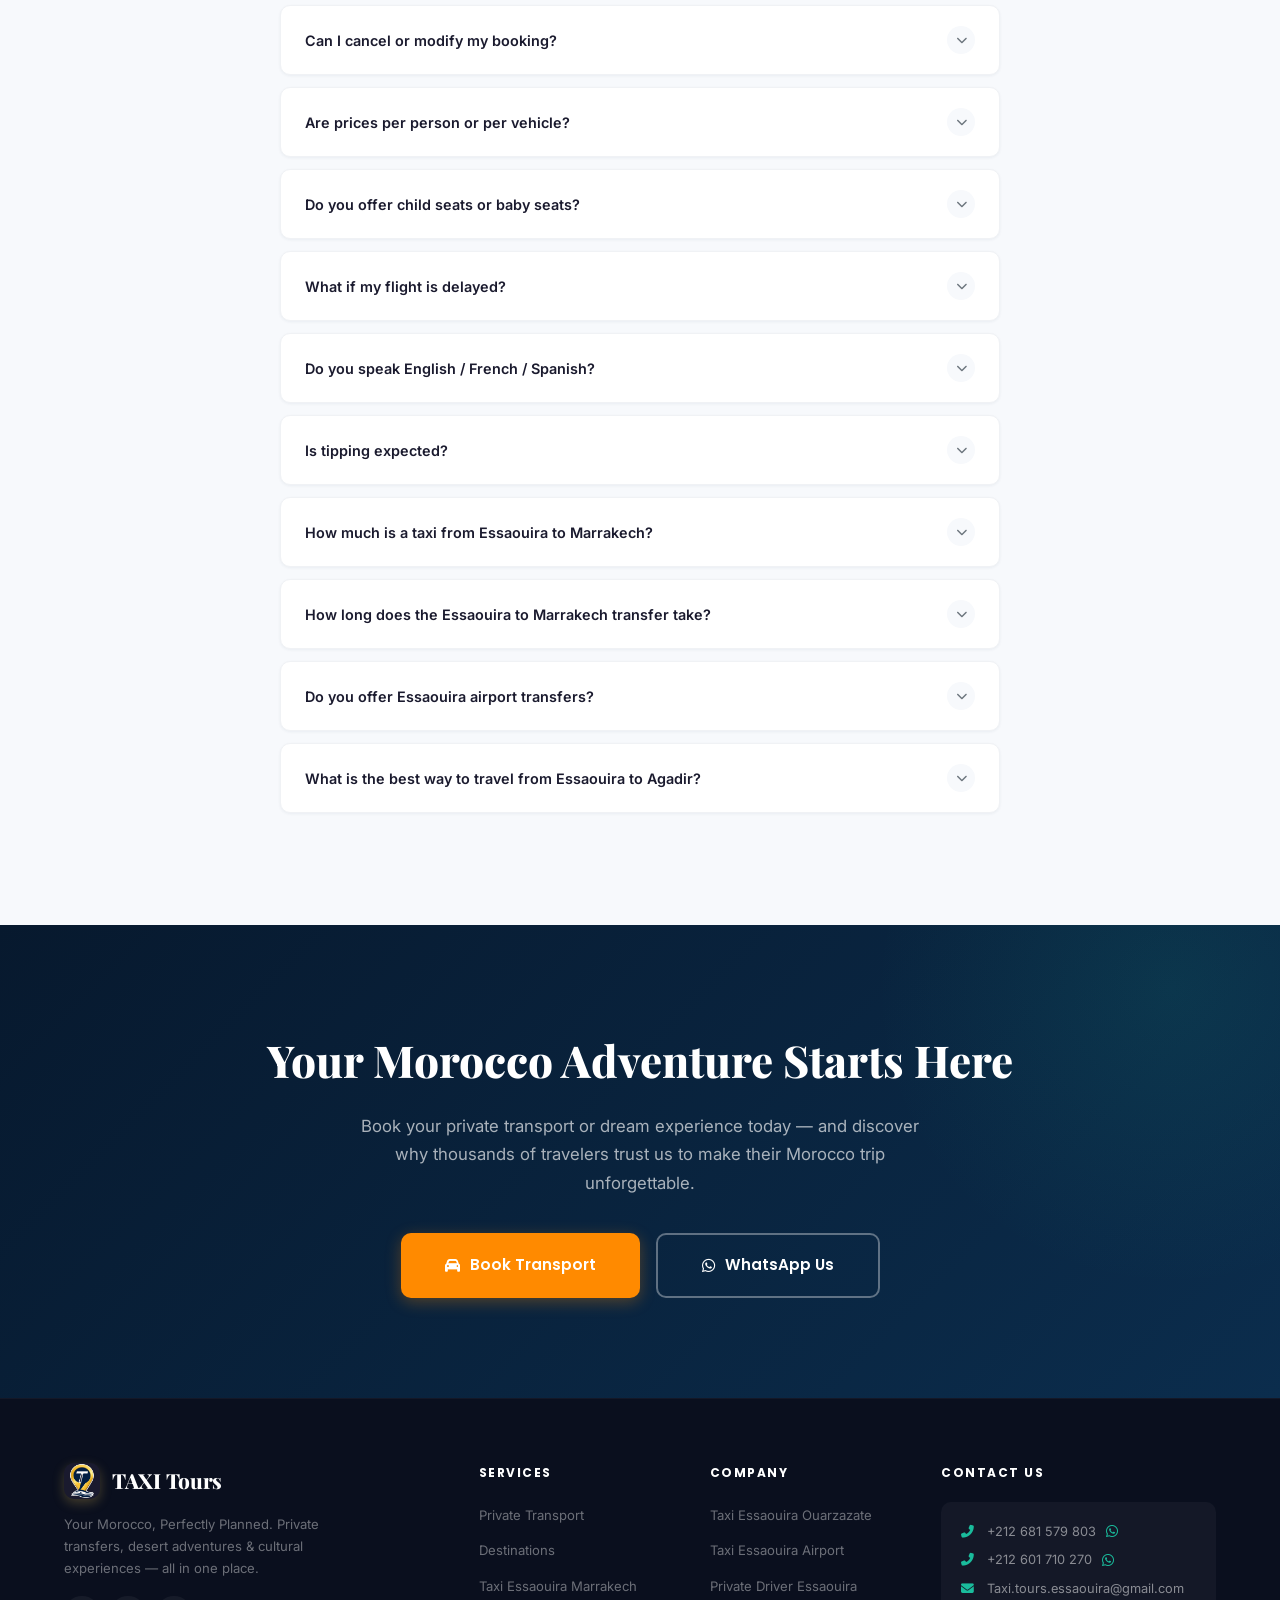
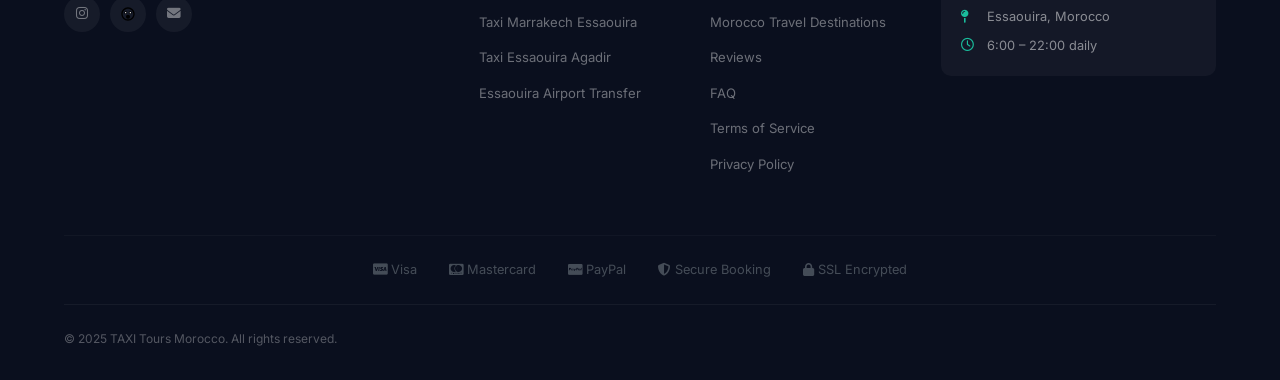
==== commit c47a3d03: "change linke icon" ====
--- a/index.html
+++ b/index.html
@@ -4030,10 +4030,10 @@
           <div class="footer-socials">
             <a href="https://www.instagram.com/taxi.tours.essaouira" class="footer-social" aria-label="Instagram" data-i18n-aria="aria.instagram"><i
                 class="fab fa-instagram"></i></a>
-            <a href="https://www.tripadvisor.com/Profile/Taxitoursessaouira" class="footer-social" aria-label="TripAdvisor" data-i18n-aria="aria.tripadvisor"><i
-                class="fab fa-tripadvisor"></i></a>
-            <a href="#" class="footer-social" aria-label="Google" data-i18n-aria="aria.google"><i
-                class="fab fa-google"></i></a>
+            <a href="https://www.tripadvisor.com/Profile/Taxitoursessaouira" class="footer-social" aria-label="TripAdvisor" data-i18n-aria="aria.tripadvisor"><img
+                src="./images/tripadvisor.svg" alt="TripAdvisor" width="16" height="16" style="display:block"></a>
+            <a href="mailto:taxi.tours.essaouira@gmail.com" class="footer-social" aria-label="Email" data-i18n-aria="aria.email"><i
+                class="fas fa-envelope"></i></a>
           </div>
         </div>
         <div>
